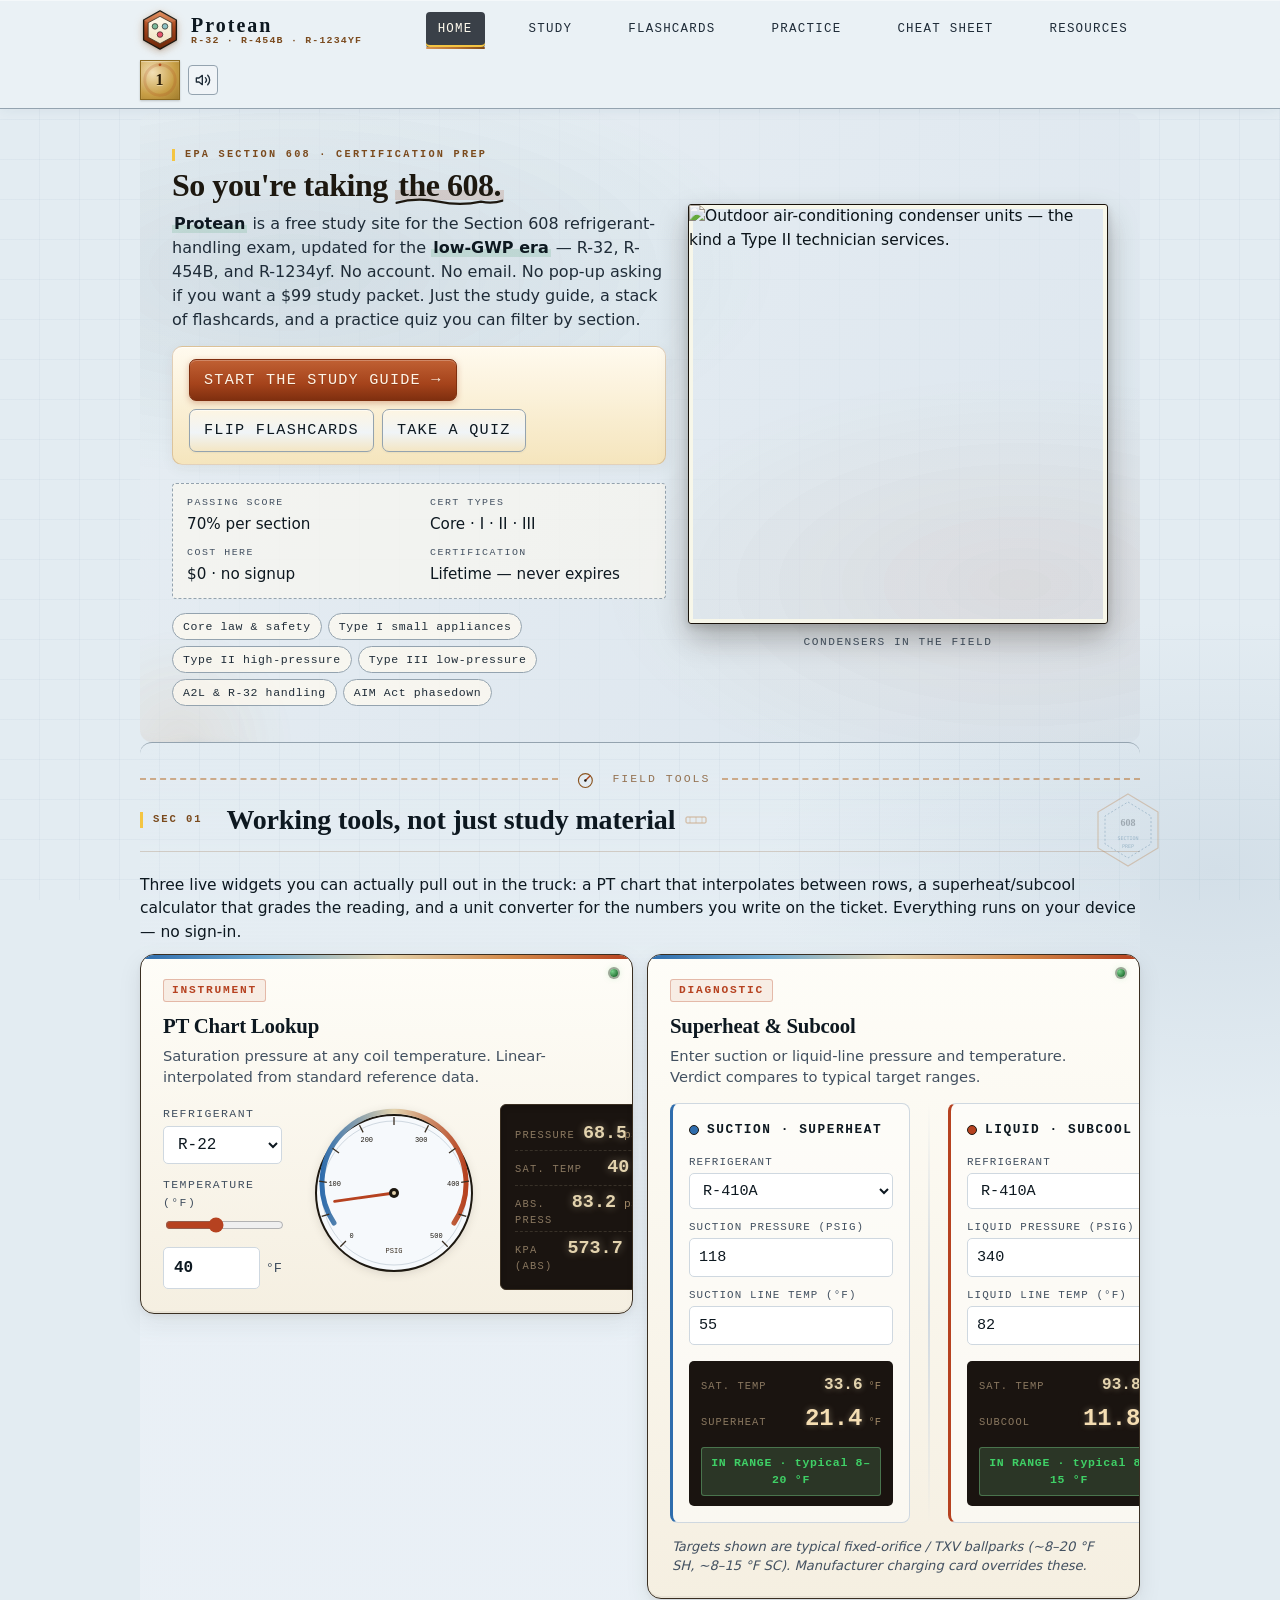
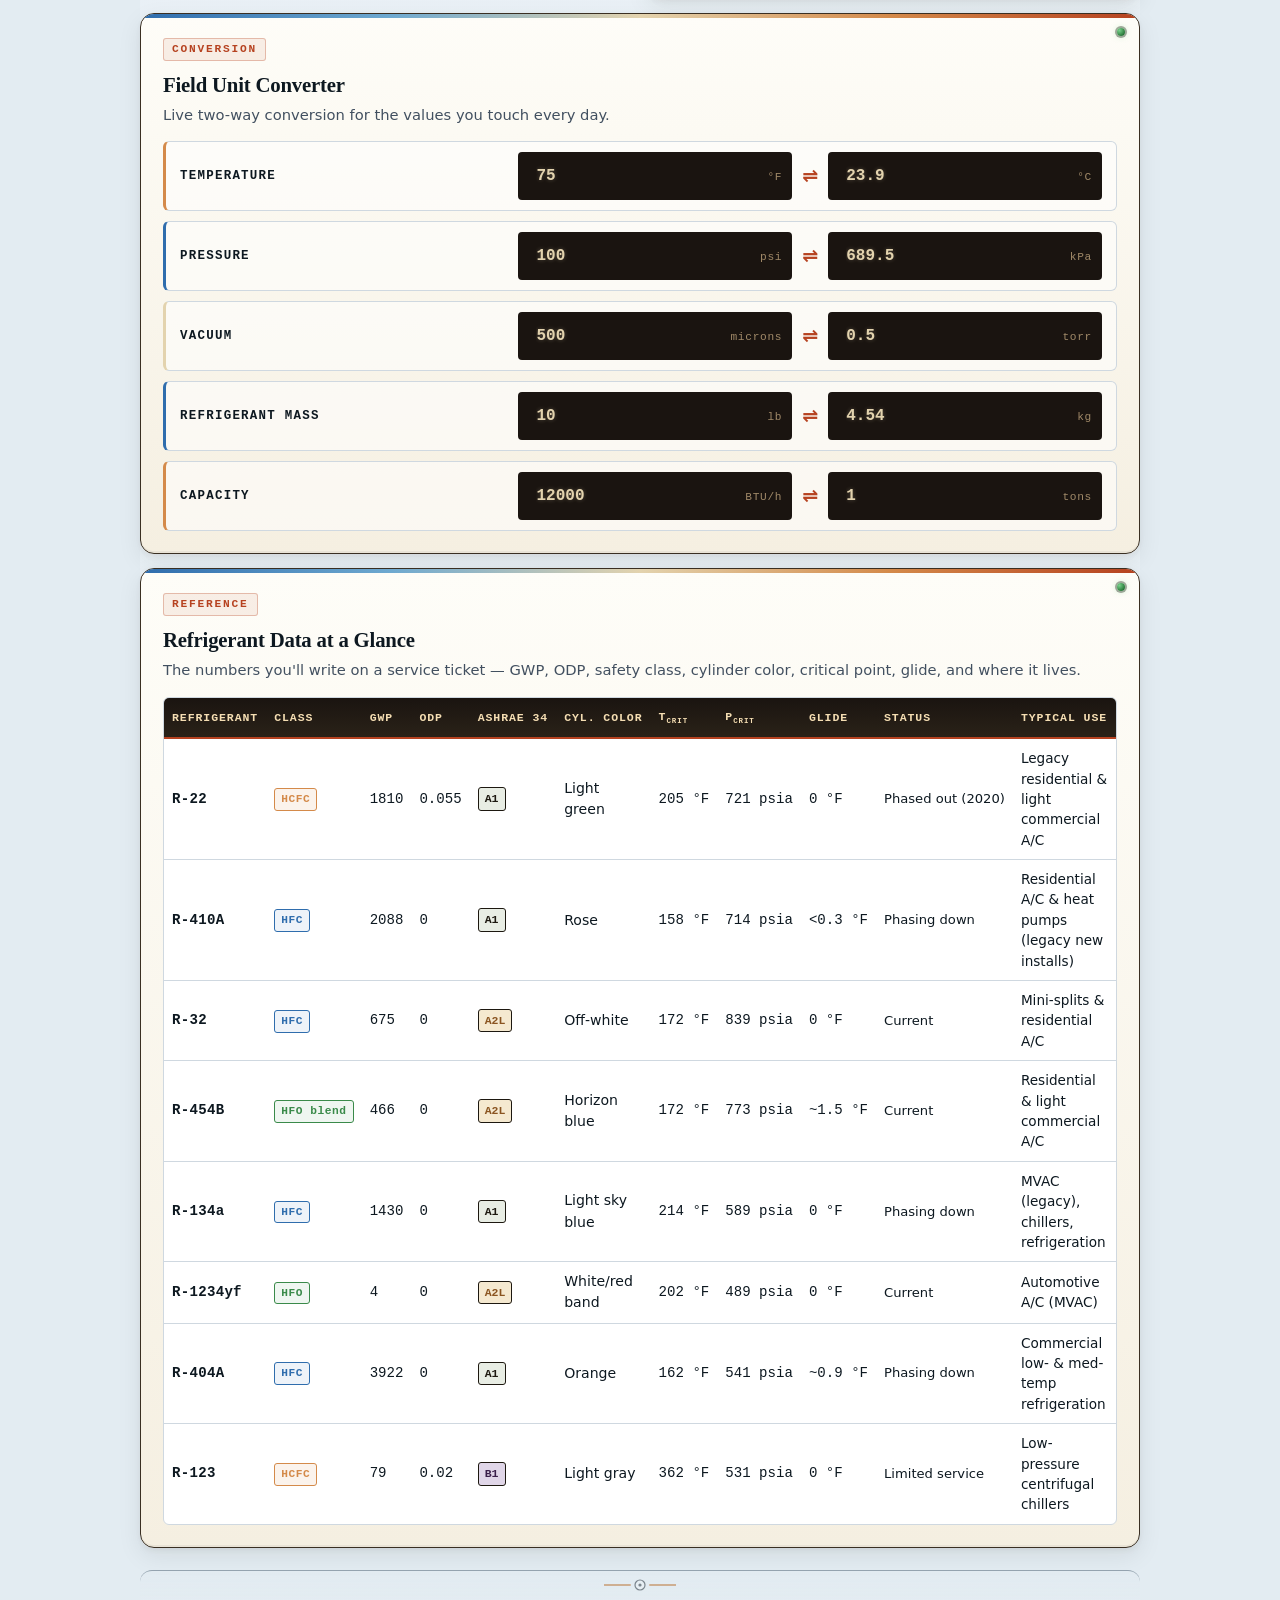
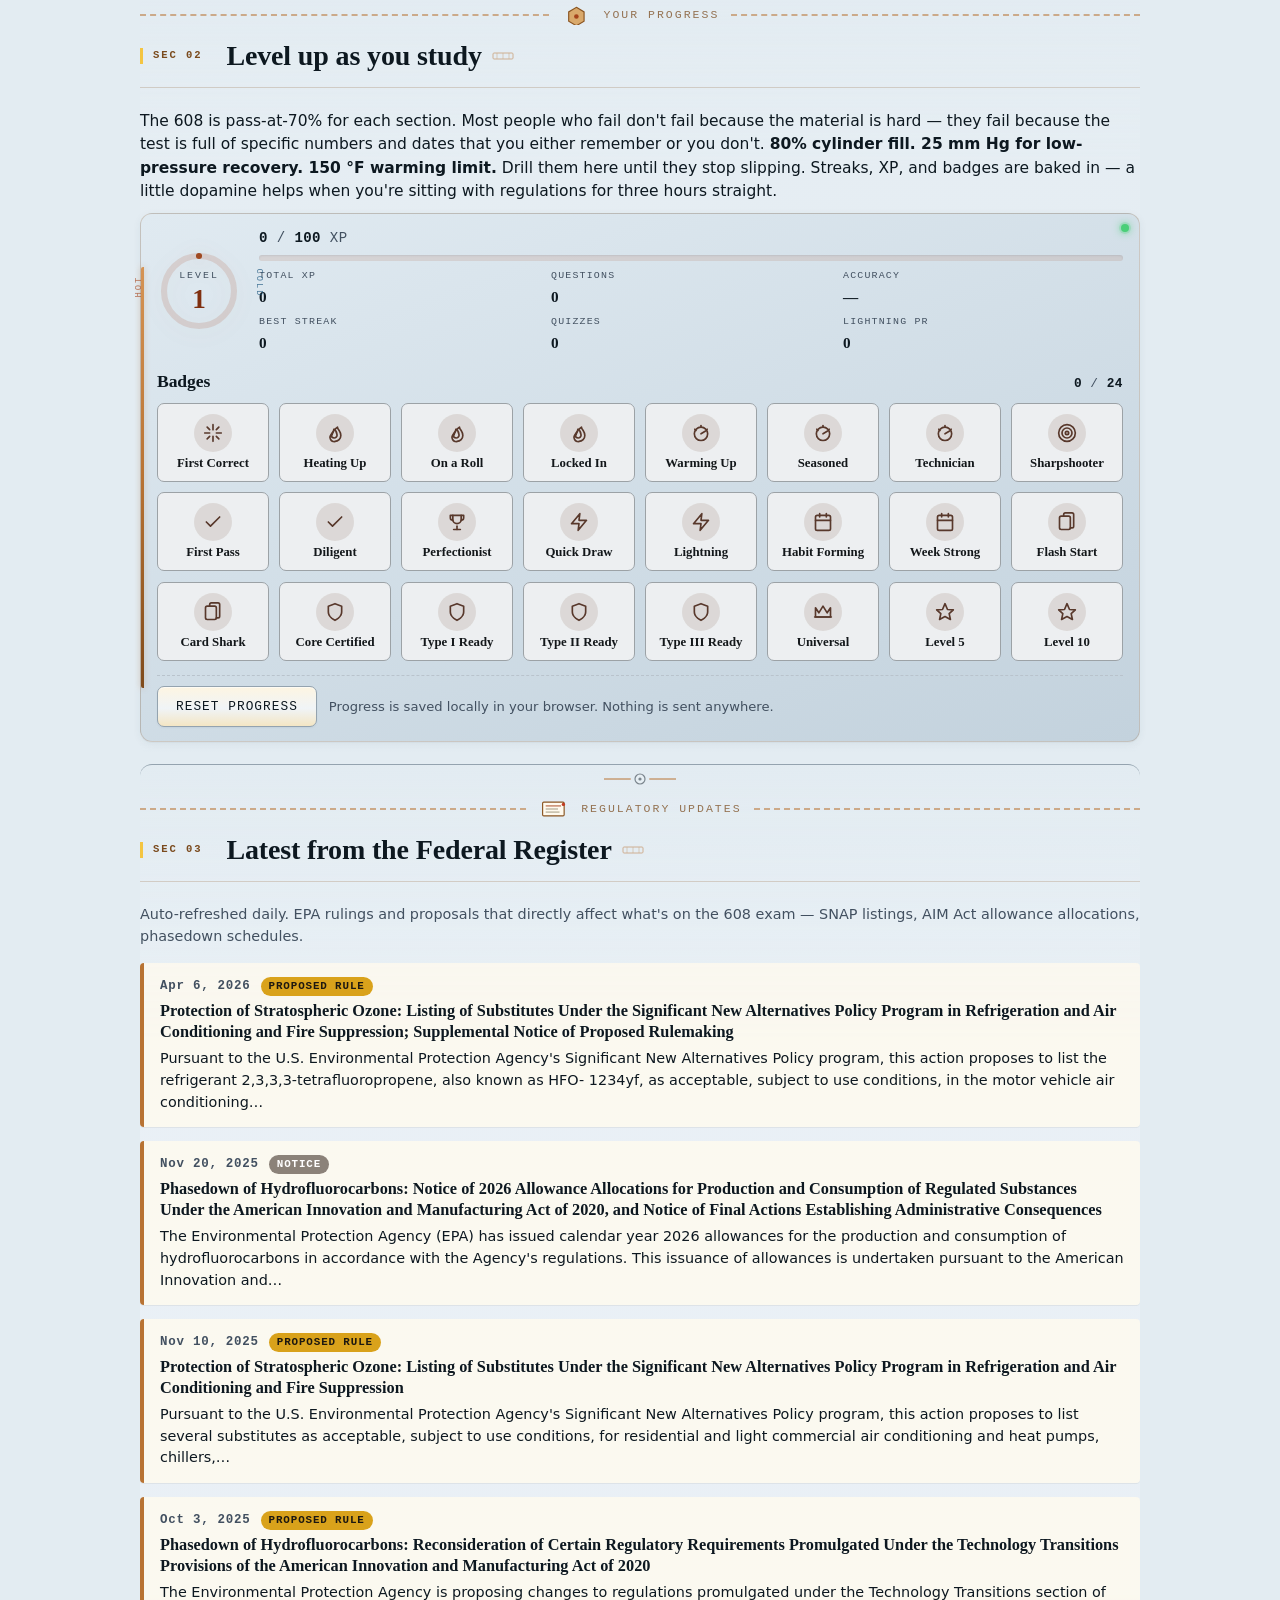
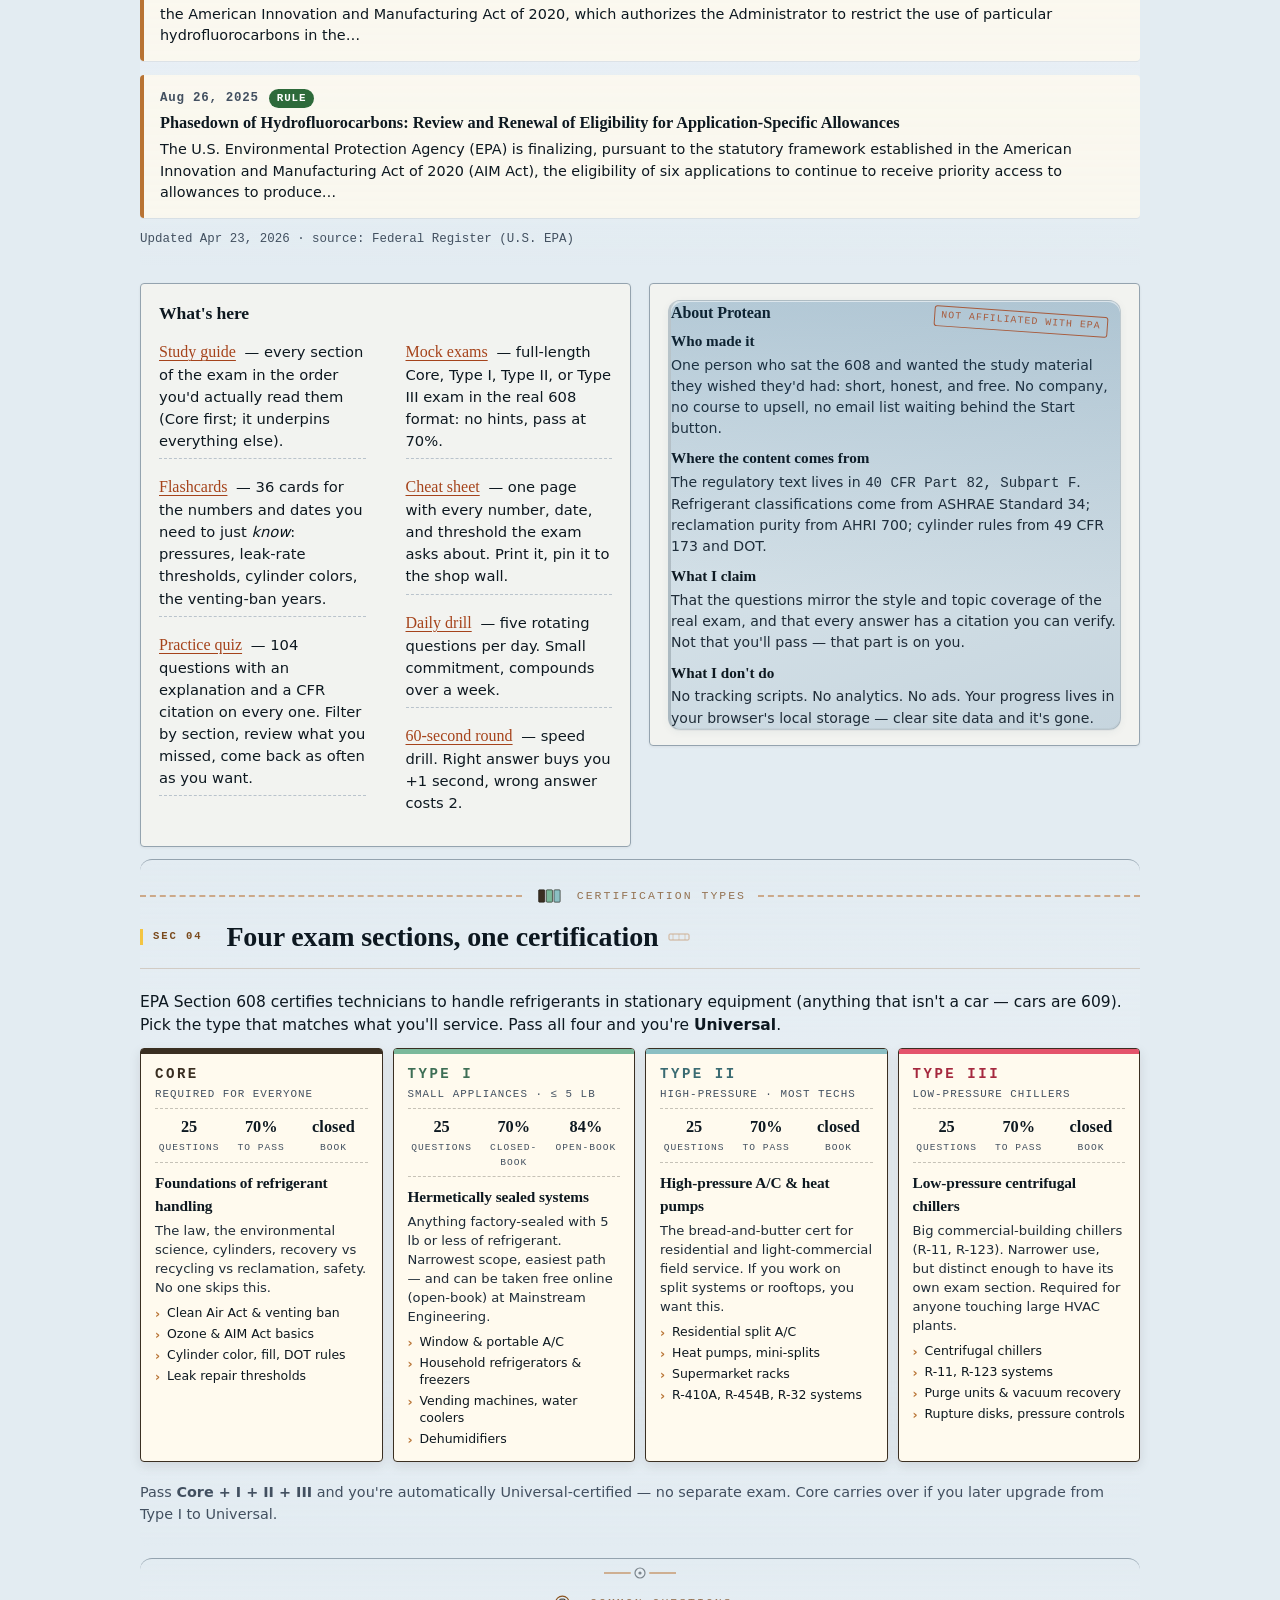
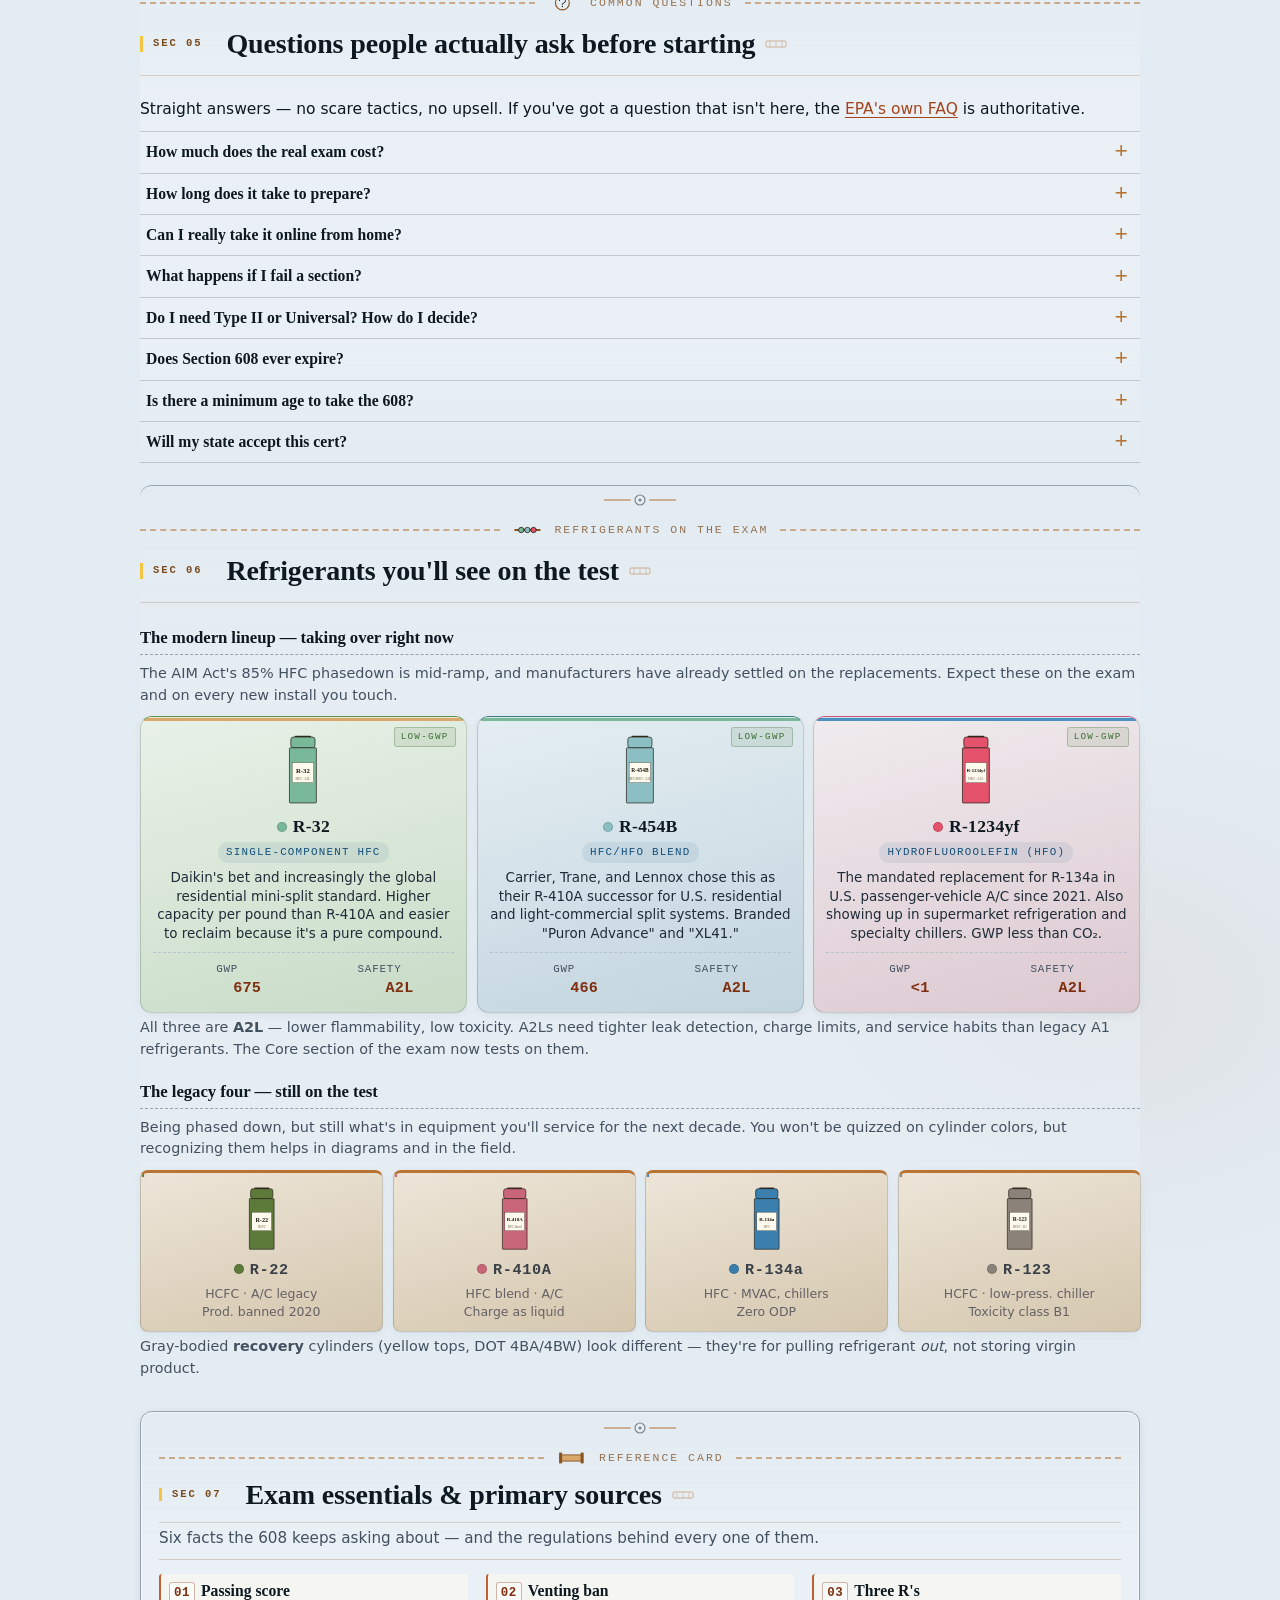
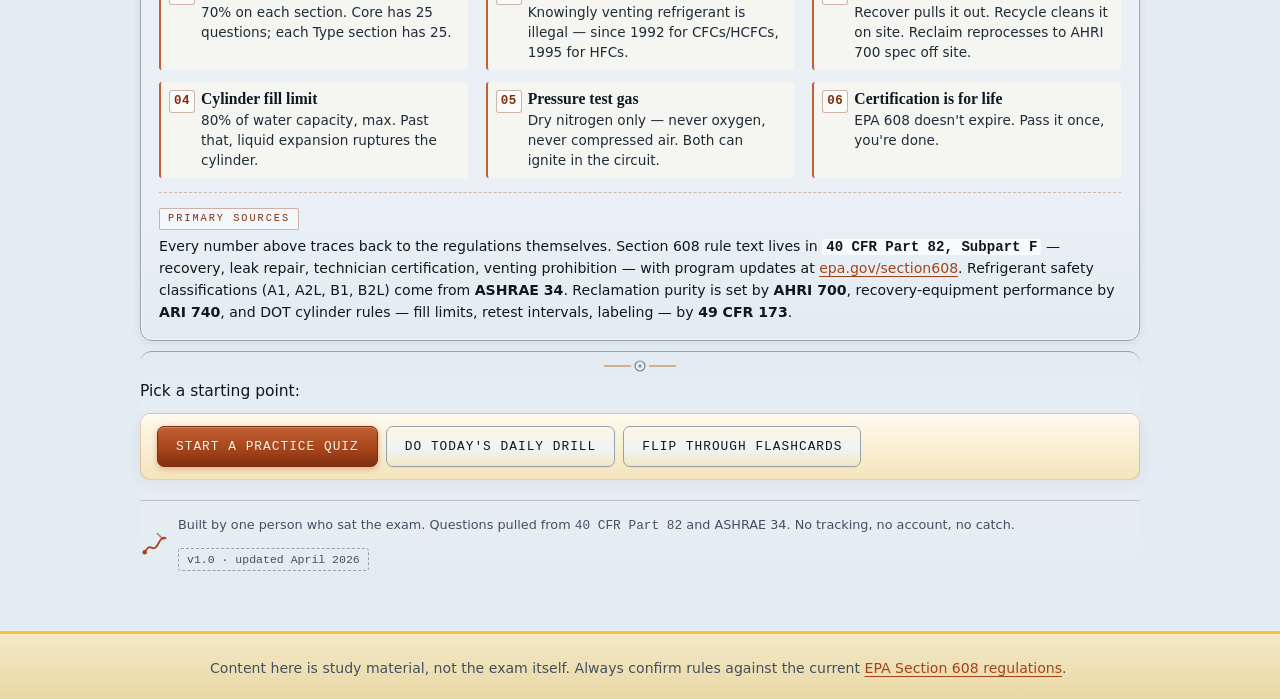
==== index.html @ 84af0618 "Narrow container and align lead widths for better centering Cap .container at 1040/1080/1120px acros" ====
<!doctype html>
<html lang="en">
<head>
  <meta charset="utf-8">
  <meta name="viewport" content="width=device-width, initial-scale=1">
  <meta http-equiv="Content-Security-Policy" content="default-src 'self'; script-src 'self' 'unsafe-inline'; style-src 'self' 'unsafe-inline'; img-src 'self' data: https://images.unsplash.com; font-src 'self' data:; connect-src 'self'; form-action 'self'; frame-ancestors 'none'; base-uri 'self'; object-src 'none'">
  <meta name="referrer" content="strict-origin-when-cross-origin">
  <meta name="robots" content="index,follow">
  <meta name="googlebot" content="index,follow,max-snippet:-1,max-image-preview:large,max-video-preview:-1">

  <!-- Google Search Console — verified via HTML-tag method. -->
  <meta name="google-site-verification" content="J1SQXeSG9s6lRcwILQ0Rli2w-byoKEDBs0yGA85hP8Q">

  <!-- Additional ownership-verification slots (optional — IndexNow already
       covers Bing/Yandex via the key file at /23e8f795c06a60389ab9df9614d79e74.txt,
       so meta-tag verification for those two is only needed to get their
       webmaster dashboards):
         Bing    https://www.bing.com/webmasters      (Add site → Meta tag)
         Yandex  https://webmaster.yandex.com         (Add site → Meta tag)
  <meta name="msvalidate.01" content="PASTE_BING_TOKEN">
  <meta name="yandex-verification" content="PASTE_YANDEX_TOKEN">
  -->

  <title>Protean — free EPA Section 608 prep for the R-32 / R-454B era</title>
  <meta name="description" content="Free EPA Section 608 certification prep — study guide, flashcards, and hundreds of practice questions for Core, Type I, II, and III. Updated for R-32, R-454B, and R-1234yf. No account, no paywall.">
  <meta name="keywords" content="EPA 608, Section 608, 608 certification, HVAC certification, refrigerant certification, EPA 608 practice test, 608 study guide, R-32, R-454B, R-1234yf, AIM Act, HFC phasedown, Type I, Type II, Type III, Core, universal">
  <meta name="author" content="Protean">
  <link rel="canonical" href="https://dmarkamado-gif.github.io/protean-608/">

  <!-- Open Graph -->
  <meta property="og:type" content="website">
  <meta property="og:site_name" content="Protean">
  <meta property="og:title" content="Protean — free EPA Section 608 prep for the R-32 / R-454B era">
  <meta property="og:description" content="Free EPA Section 608 certification prep — study guide, flashcards, and hundreds of practice questions. Updated for R-32, R-454B, and R-1234yf. No account, no paywall.">
  <meta property="og:url" content="https://dmarkamado-gif.github.io/protean-608/">
  <meta property="og:image" content="https://dmarkamado-gif.github.io/protean-608/og-image.svg">
  <meta property="og:image:width" content="1200">
  <meta property="og:image:height" content="630">
  <meta property="og:image:alt" content="Protean — EPA Section 608 certification prep">
  <meta property="og:locale" content="en_US">

  <!-- Twitter -->
  <meta name="twitter:card" content="summary_large_image">
  <meta name="twitter:title" content="Protean — free EPA Section 608 prep">
  <meta name="twitter:description" content="Free study guide, flashcards, and hundreds of practice questions for EPA Section 608. R-32, R-454B, R-1234yf era. No signup.">
  <meta name="twitter:image" content="https://dmarkamado-gif.github.io/protean-608/og-image.svg">
  <meta name="twitter:image:alt" content="Protean — EPA Section 608 certification prep">

  <!-- Theme + icons -->
  <meta name="theme-color" content="#a5431b">
  <link rel="icon" type="image/svg+xml" href="og-image.svg">

  <link rel="stylesheet" href="styles.css">

  <!-- Structured data: the site is a free educational resource with a study course -->
  <script type="application/ld+json">
  {
    "@context": "https://schema.org",
    "@graph": [
      {
        "@type": "WebSite",
        "@id": "https://dmarkamado-gif.github.io/protean-608/#website",
        "url": "https://dmarkamado-gif.github.io/protean-608/",
        "name": "Protean",
        "description": "Free EPA Section 608 refrigerant certification prep — updated for the R-32, R-454B, and R-1234yf era.",
        "inLanguage": "en-US"
      },
      {
        "@type": "EducationalOrganization",
        "@id": "https://dmarkamado-gif.github.io/protean-608/#org",
        "name": "Protean",
        "url": "https://dmarkamado-gif.github.io/protean-608/",
        "logo": "https://dmarkamado-gif.github.io/protean-608/og-image.svg",
        "description": "Free study resources for the EPA Section 608 technician certification exam."
      },
      {
        "@type": "Course",
        "name": "EPA Section 608 Certification Prep",
        "description": "Free self-paced prep for the EPA Section 608 refrigerant-handling certification: Core, Type I (small appliances), Type II (high-pressure), and Type III (low-pressure). Includes study guide, flashcards, and practice questions. Updated for the low-GWP era — R-32, R-454B, R-1234yf — and the AIM Act HFC phasedown.",
        "provider": {
          "@id": "https://dmarkamado-gif.github.io/protean-608/#org"
        },
        "educationalCredentialAwarded": "EPA Section 608 Technician Certification",
        "inLanguage": "en-US",
        "isAccessibleForFree": true,
        "learningResourceType": ["StudyGuide", "Flashcard", "Quiz"],
        "teaches": [
          "Refrigerant recovery procedures",
          "Cylinder color coding and safe handling",
          "Leak repair requirements and recordkeeping (40 CFR 82 Subpart F)",
          "ASHRAE Standard 34 safety classifications",
          "A2L mildly flammable refrigerants (R-32, R-454B)",
          "AIM Act HFC phasedown schedule",
          "SNAP-approved refrigerant alternatives"
        ],
        "hasCourseInstance": {
          "@type": "CourseInstance",
          "courseMode": "Online",
          "courseWorkload": "PT10H"
        },
        "offers": {
          "@type": "Offer",
          "price": "0",
          "priceCurrency": "USD",
          "availability": "https://schema.org/InStock"
        }
      },
      {
        "@type": "FAQPage",
        "mainEntity": [
          {
            "@type": "Question",
            "name": "What is EPA Section 608 certification?",
            "acceptedAnswer": {
              "@type": "Answer",
              "text": "Section 608 of the Clean Air Act requires anyone who maintains, services, repairs, or disposes of stationary equipment that could release refrigerant to the atmosphere to be certified. There are four certification types: Core, Type I (small appliances), Type II (high- and very-high-pressure), and Type III (low-pressure). Passing all four earns Universal certification, and the certification is lifetime — it does not expire."
            }
          },
          {
            "@type": "Question",
            "name": "What passing score do I need on the EPA 608 exam?",
            "acceptedAnswer": {
              "@type": "Answer",
              "text": "You need a 70% on each section you take (Core, Type I, Type II, and Type III). Type I is the only one that can be taken as an open-book online test; Types II, III, and Core must be proctored."
            }
          },
          {
            "@type": "Question",
            "name": "Is this site affiliated with the EPA?",
            "acceptedAnswer": {
              "@type": "Answer",
              "text": "No. Protean is an independent, free study resource. The actual exam has to be taken through an EPA-approved certifying organization such as ESCO Institute, Mainstream Engineering, RSES, or HVAC Excellence."
            }
          },
          {
            "@type": "Question",
            "name": "What is the maximum fill of a recovery cylinder?",
            "acceptedAnswer": {
              "@type": "Answer",
              "text": "80% of the cylinder's water capacity, measured by weight. This headspace allows for liquid refrigerant expansion as temperature rises and prevents hydrostatic rupture."
            }
          },
          {
            "@type": "Question",
            "name": "What are R-32, R-454B, and R-1234yf?",
            "acceptedAnswer": {
              "@type": "Answer",
              "text": "They are the low-GWP refrigerants being adopted under the AIM Act HFC phasedown. R-32 and R-454B are A2L mildly flammable HFC/HFO blends replacing R-410A in residential and commercial AC. R-1234yf is the HFO replacing R-134a in mobile AC (MVAC). All three have dramatically lower global warming potential than the refrigerants they replace."
            }
          },
          {
            "@type": "Question",
            "name": "How long does EPA 608 certification last?",
            "acceptedAnswer": {
              "@type": "Answer",
              "text": "Section 608 certification is a lifetime credential — it does not expire and does not require renewal or continuing education. You just have to keep the original wallet card (or a copy of it) in your possession when buying or handling refrigerant."
            }
          },
          {
            "@type": "Question",
            "name": "What is the difference between Type I, Type II, and Type III?",
            "acceptedAnswer": {
              "@type": "Answer",
              "text": "Type I covers small appliances — hermetically sealed systems with 5 lbs of refrigerant or less (refrigerators, window ACs, dehumidifiers). Type II covers high-pressure and very-high-pressure appliances (residential split ACs, heat pumps, supermarket racks). Type III covers low-pressure appliances, which in practice means centrifugal chillers running refrigerants like R-123 and R-11. Pass all three sections plus Core and you earn Universal certification."
            }
          },
          {
            "@type": "Question",
            "name": "Can I take the EPA 608 exam online?",
            "acceptedAnswer": {
              "@type": "Answer",
              "text": "Type I can be taken online as an open-book test through approved organizations like Mainstream Engineering (epatest.com). Core, Type II, and Type III must be proctored — either in-person at a testing center or via an EPA-approved remote proctor."
            }
          },
          {
            "@type": "Question",
            "name": "What is an A2L refrigerant?",
            "acceptedAnswer": {
              "@type": "Answer",
              "text": "A2L is an ASHRAE Standard 34 safety classification for a refrigerant that has lower toxicity (class A) and is mildly flammable with a low burning velocity (class 2L). R-32 and R-454B are the two A2Ls rolling out under the HFC phasedown. Handling them requires attention to ignition sources, charge limits per IEC 60335-2-40, and proper leak detection — but they are not nearly as flammable as a hydrocarbon like propane (A3)."
            }
          },
          {
            "@type": "Question",
            "name": "How much does the EPA 608 exam cost?",
            "acceptedAnswer": {
              "@type": "Answer",
              "text": "Cost depends on the proctor and which sections you take. Type I online through Mainstream Engineering is typically free. Full Universal certification (Core + I + II + III) through ESCO or HVAC Excellence usually runs $20–$40 per section, so roughly $80–$160 total. Many community colleges and trade schools bundle the exam into a class."
            }
          }
        ]
      }
    ]
  }
  </script>
</head>
<body>
  <header class="site">
    <div class="inner">
      <a class="brand" href="index.html">
        <span class="brand-badge" aria-hidden="true">
          <svg viewBox="0 0 44 48" xmlns="http://www.w3.org/2000/svg">
            <defs>
              <linearGradient id="logoHex" x1="0" y1="0" x2="0" y2="1">
                <stop offset="0" stop-color="#e08148"/>
                <stop offset="0.45" stop-color="#a5431b"/>
                <stop offset="1" stop-color="#6b2708"/>
              </linearGradient>
              <linearGradient id="logoInner" x1="0" y1="0" x2="0" y2="1">
                <stop offset="0" stop-color="#fffaee"/>
                <stop offset="1" stop-color="#f0e2c1"/>
              </linearGradient>
            </defs>
            <polygon points="22,3 40,13 40,35 22,45 4,35 4,13" fill="url(#logoHex)" stroke="#1d1810" stroke-width="1.5" stroke-linejoin="round"/>
            <polygon points="22,3 40,13 22,23 4,13" fill="#fff" opacity="0.12"/>
            <polygon points="22,9 35,16 35,32 22,39 9,32 9,16" fill="url(#logoInner)" stroke="#3a2f22" stroke-width="0.9"/>
            <circle cx="16.5" cy="20" r="3.1" fill="#7ab89a" stroke="#1d1810" stroke-width="0.7"/>
            <circle cx="27.5" cy="20" r="3.1" fill="#8bbfc3" stroke="#1d1810" stroke-width="0.7"/>
            <circle cx="22" cy="29" r="3.1" fill="#e4536b" stroke="#1d1810" stroke-width="0.7"/>
            <text x="22" y="14.2" font-family="ui-monospace,monospace" font-size="2.4" font-weight="700" fill="#fdf1de" text-anchor="middle" letter-spacing="0.35">PROTEAN</text>
          </svg>
        </span>
        <span class="brand-text">
          <span class="brand-name">Protean</span>
          <span class="brand-tag">R-32 · R-454B · R-1234yf</span>
        </span>
      </a>
      <nav class="primary">
        <a href="index.html" class="active">Home</a>
        <a href="study.html">Study</a>
        <a href="flashcards.html">Flashcards</a>
        <a href="practice.html">Practice</a>
        <a href="cheatsheet.html">Cheat Sheet</a>
        <a href="resources.html">Resources</a>
      </nav>
      <div id="stats-bar"></div>
    </div>
  </header>

  <main class="container">
    <section class="hero">
      <div class="hero-split">
        <div>
          <h1>So you're taking
            <span class="underline-doodle">the 608.
              <svg viewBox="0 0 200 10" preserveAspectRatio="none" aria-hidden="true">
                <path d="M 2 7 Q 40 2, 80 6 T 158 6 Q 180 8, 198 5" stroke-width="2" stroke-linecap="round"/>
              </svg>
            </span>
          </h1>
          <p class="lead">
            <strong>Protean</strong> is a free study site for the Section 608 refrigerant-handling exam, updated for the <strong>low-GWP era</strong> — R-32, R-454B, and R-1234yf. No account. No email. No pop-up asking if you want a $99 study packet. Just the study guide, a stack of flashcards, and a practice quiz you can filter by section.
          </p>
          <div class="cta hero-cta">
            <a class="btn primary" href="study.html">Start the study guide →</a>
            <a class="btn" href="flashcards.html">Flip flashcards</a>
            <a class="btn" href="practice.html">Take a quiz</a>
          </div>
          <dl class="hero-facts">
            <div><dt>Passing score</dt><dd>70% per section</dd></div>
            <div><dt>Cert types</dt><dd>Core · I · II · III</dd></div>
            <div><dt>Cost here</dt><dd>$0 · no signup</dd></div>
            <div><dt>Certification</dt><dd>Lifetime — never expires</dd></div>
          </dl>
          <ul class="hero-topic-chips" aria-label="Topics covered">
            <li><a href="study.html#core">Core law &amp; safety</a></li>
            <li><a href="study.html#type1">Type I small appliances</a></li>
            <li><a href="study.html#type2">Type II high-pressure</a></li>
            <li><a href="study.html#type3">Type III low-pressure</a></li>
            <li><a href="study.html#a2l">A2L &amp; R-32 handling</a></li>
            <li><a href="study.html#aim">AIM Act phasedown</a></li>
          </ul>
        </div>
        <figure class="hero-photo">
          <img
            src="https://images.unsplash.com/photo-1545649311-24d0ac00ae82?w=900&auto=format&fit=crop&q=80"
            srcset="https://images.unsplash.com/photo-1545649311-24d0ac00ae82?w=480&auto=format&fit=crop&q=80 480w,
                    https://images.unsplash.com/photo-1545649311-24d0ac00ae82?w=900&auto=format&fit=crop&q=80 900w,
                    https://images.unsplash.com/photo-1545649311-24d0ac00ae82?w=1400&auto=format&fit=crop&q=80 1400w"
            sizes="(max-width: 720px) 100vw, 420px"
            width="900" height="900"
            alt="Outdoor air-conditioning condenser units — the kind a Type II technician services."
            loading="eager"
            decoding="async">
          <figcaption>condensers in the field</figcaption>
        </figure>
      </div>
    </section>

    <section class="block" id="field-tools">
      <div class="hvac-rule">
        <svg viewBox="0 0 40 26" aria-hidden="true">
          <circle cx="20" cy="15" r="9" fill="none" stroke="#8a5420" stroke-width="1.5"/>
          <line x1="20" y1="15" x2="26" y2="9" stroke="#a5431b" stroke-width="1.8" stroke-linecap="round"/>
          <circle cx="20" cy="15" r="1.6" fill="#1d1810"/>
        </svg>
        <span class="tag">field tools</span>
      </div>
      <h2>Working tools, not just study material</h2>
      <p class="lead">Three live widgets you can actually pull out in the truck: a PT chart that interpolates between rows, a superheat/subcool calculator that grades the reading, and a unit converter for the numbers you write on the ticket. Everything runs on your device — no sign-in.</p>

      <div class="tool-stack">
        <div id="pt-chart" class="tool-slot"></div>
        <div id="sh-calc" class="tool-slot"></div>
        <div id="uc-widget" class="tool-slot tool-slot-wide"></div>
        <div id="ref-table" class="tool-slot tool-slot-wide"></div>
      </div>
    </section>

    <section class="block" id="progress">
      <div class="hvac-rule">
        <svg viewBox="0 0 40 26" aria-hidden="true">
          <polygon points="20,3 30,9 30,21 20,27 10,21 10,9" fill="#d9a96b" stroke="#8a5420" stroke-width="1.5"/>
          <circle cx="20" cy="15" r="3" fill="#a5431b"/>
        </svg>
        <span class="tag">your progress</span>
      </div>
      <h2>Level up as you study</h2>
      <p>
        The 608 is pass-at-70% for each section. Most people who fail don't fail because the material is hard — they fail because the test is full of specific numbers and dates that you either remember or you don't. <strong>80% cylinder fill. 25 mm Hg for low-pressure recovery. 150 °F warming limit.</strong> Drill them here until they stop slipping. Streaks, XP, and badges are baked in — a little dopamine helps when you're sitting with regulations for three hours straight.
      </p>
      <div class="progress-panel" id="progress-panel">
        <div class="pp-head">
          <div class="pp-level-big">
            <svg class="pp-ring" viewBox="0 0 96 96" aria-hidden="true">
              <circle cx="48" cy="48" r="40" fill="none" stroke="rgba(165,67,27,0.15)" stroke-width="7"/>
              <circle id="pp-ring-fg" cx="48" cy="48" r="40" fill="none" stroke="url(#ppGrad)" stroke-width="7" stroke-linecap="round" transform="rotate(-90 48 48)" stroke-dasharray="0 999"/>
              <defs><linearGradient id="ppGrad" x1="0" y1="0" x2="1" y2="1"><stop offset="0" stop-color="#e08148"/><stop offset="1" stop-color="#8a3614"/></linearGradient></defs>
            </svg>
            <div class="pp-level-inner">
              <div class="pp-level-label">LEVEL</div>
              <div class="pp-level-num" id="pp-level">1</div>
            </div>
          </div>
          <div class="pp-stats">
            <div class="pp-xp"><span id="pp-xp-current">0</span> / <span id="pp-xp-next">100</span> XP</div>
            <div class="pp-bar"><span id="pp-bar-fill"></span></div>
            <dl class="pp-grid">
              <div><dt>Total XP</dt><dd id="pp-total-xp">0</dd></div>
              <div><dt>Questions</dt><dd id="pp-questions">0</dd></div>
              <div><dt>Accuracy</dt><dd id="pp-accuracy">—</dd></div>
              <div><dt>Best streak</dt><dd id="pp-streak">0</dd></div>
              <div><dt>Quizzes</dt><dd id="pp-quizzes">0</dd></div>
              <div><dt>Lightning PR</dt><dd id="pp-lightning">0</dd></div>
            </dl>
          </div>
        </div>
        <div class="pp-rewards">
          <div class="pp-rewards-head">
            <h3>Badges</h3>
            <span class="pp-counter"><span id="pp-earned">0</span> / <span id="pp-total">0</span></span>
          </div>
          <div class="badge-grid" id="badge-grid"></div>
        </div>
        <div class="pp-actions">
          <button class="btn" id="pp-reset">Reset progress</button>
          <span class="pp-note">Progress is saved locally in your browser. Nothing is sent anywhere.</span>
        </div>
      </div>
    </section>

    <section class="block" id="reg-news">
      <div class="hvac-rule">
        <svg viewBox="0 0 40 26" aria-hidden="true">
          <rect x="6" y="4" width="28" height="18" rx="1.5" fill="#fffaee" stroke="#8a5420" stroke-width="1.5"/>
          <line x1="10" y1="9" x2="30" y2="9" stroke="#a5431b" stroke-width="1.2"/>
          <line x1="10" y1="13" x2="26" y2="13" stroke="#6b5d3c" stroke-width="0.8"/>
          <line x1="10" y1="17" x2="28" y2="17" stroke="#6b5d3c" stroke-width="0.8"/>
          <circle cx="33" cy="7" r="2.2" fill="#c23b22"/>
        </svg>
        <span class="tag">regulatory updates</span>
      </div>
      <h2>Latest from the Federal Register</h2>
      <p class="small muted" style="margin-bottom:10px">Auto-refreshed daily. EPA rulings and proposals that directly affect what's on the 608 exam — SNAP listings, AIM Act allowance allocations, phasedown schedules.</p>
      <ul class="reg-news-list">
        <li class="reg-news-item reg-news-placeholder">Loading the latest updates…</li>
      </ul>
      <p class="reg-news-meta small muted">Source: Federal Register (U.S. EPA)</p>
    </section>

    <div class="row-pair">
      <div class="pair-card">
        <h2>What's here</h2>
        <ul class="plain">
          <li>
            <span class="item-title"><a href="study.html">Study guide</a></span> —
            every section of the exam in the order you'd actually read them (Core first; it underpins everything else).
          </li>
          <li>
            <span class="item-title"><a href="flashcards.html">Flashcards</a></span> —
            36 cards for the numbers and dates you need to just <em>know</em>: pressures, leak-rate thresholds, cylinder colors, the venting-ban years.
          </li>
          <li>
            <span class="item-title"><a href="practice.html">Practice quiz</a></span> —
            104 questions with an explanation and a CFR citation on every one. Filter by section, review what you missed, come back as often as you want.
          </li>
          <li>
            <span class="item-title"><a href="practice.html#exam-hub-block">Mock exams</a></span> —
            full-length Core, Type I, Type II, or Type III exam in the real 608 format: no hints, pass at 70%.
          </li>
          <li>
            <span class="item-title"><a href="cheatsheet.html">Cheat sheet</a></span> —
            one page with every number, date, and threshold the exam asks about. Print it, pin it to the shop wall.
          </li>
          <li>
            <span class="item-title"><a href="practice.html?mode=daily">Daily drill</a></span> —
            five rotating questions per day. Small commitment, compounds over a week.
          </li>
          <li>
            <span class="item-title"><a href="practice.html?mode=lightning">60-second round</a></span> —
            speed drill. Right answer buys you +1 second, wrong answer costs 2.
          </li>
        </ul>
      </div>

      <div class="pair-card">
        <div class="about-card" style="padding:0;border:0;background:transparent;box-shadow:none;">
          <h3>About Protean</h3>
          <dl>
            <dt>Who made it</dt>
            <dd>One person who sat the 608 and wanted the study material they wished they'd had: short, honest, and free. No company, no course to upsell, no email list waiting behind the Start button.</dd>
            <dt>Where the content comes from</dt>
            <dd>The regulatory text lives in <code>40 CFR Part 82, Subpart F</code>. Refrigerant classifications come from ASHRAE Standard 34; reclamation purity from AHRI 700; cylinder rules from 49 CFR 173 and DOT.</dd>
            <dt>What I claim</dt>
            <dd>That the questions mirror the style and topic coverage of the real exam, and that every answer has a citation you can verify. Not that you'll pass — that part is on you.</dd>
            <dt>What I don't do</dt>
            <dd>No tracking scripts. No analytics. No ads. Your progress lives in your browser's local storage — clear site data and it's gone.</dd>
          </dl>
        </div>
      </div>
    </div>

    <section class="block" id="cert-types">
      <div class="hvac-rule">
        <svg viewBox="0 0 40 26" aria-hidden="true">
          <rect x="6" y="5" width="8" height="16" rx="1" fill="#3a2f22" stroke="#1d1810" stroke-width="0.8"/>
          <rect x="16" y="5" width="8" height="16" rx="1" fill="#7ab89a" stroke="#1d1810" stroke-width="0.8"/>
          <rect x="26" y="5" width="8" height="16" rx="1" fill="#8bbfc3" stroke="#1d1810" stroke-width="0.8"/>
        </svg>
        <span class="tag">certification types</span>
      </div>
      <h2>Four exam sections, one certification</h2>
      <p class="lead">
        EPA Section 608 certifies technicians to handle refrigerants in stationary equipment (anything that isn't a car — cars are 609). Pick the type that matches what you'll service. Pass all four and you're <strong>Universal</strong>.
      </p>

      <div class="cert-grid">
        <div class="cert-card cert-core">
          <div class="cert-stripe"></div>
          <div class="cert-head">
            <span class="cert-badge">CORE</span>
            <span class="cert-tag">required for everyone</span>
          </div>
          <div class="cert-stats">
            <div><span class="cs-num">25</span><span class="cs-lbl">questions</span></div>
            <div><span class="cs-num">70%</span><span class="cs-lbl">to pass</span></div>
            <div><span class="cs-num">closed</span><span class="cs-lbl">book</span></div>
          </div>
          <div class="cert-body">
            <h3>Foundations of refrigerant handling</h3>
            <p>The law, the environmental science, cylinders, recovery vs recycling vs reclamation, safety. No one skips this.</p>
            <ul>
              <li>Clean Air Act & venting ban</li>
              <li>Ozone & AIM Act basics</li>
              <li>Cylinder color, fill, DOT rules</li>
              <li>Leak repair thresholds</li>
            </ul>
          </div>
        </div>

        <div class="cert-card cert-type1">
          <div class="cert-stripe"></div>
          <div class="cert-head">
            <span class="cert-badge">TYPE I</span>
            <span class="cert-tag">small appliances · ≤ 5 lb</span>
          </div>
          <div class="cert-stats">
            <div><span class="cs-num">25</span><span class="cs-lbl">questions</span></div>
            <div><span class="cs-num">70%</span><span class="cs-lbl">closed-book</span></div>
            <div><span class="cs-num">84%</span><span class="cs-lbl">open-book</span></div>
          </div>
          <div class="cert-body">
            <h3>Hermetically sealed systems</h3>
            <p>Anything factory-sealed with 5 lb or less of refrigerant. Narrowest scope, easiest path — and can be taken free online (open-book) at Mainstream Engineering.</p>
            <ul>
              <li>Window & portable A/C</li>
              <li>Household refrigerators & freezers</li>
              <li>Vending machines, water coolers</li>
              <li>Dehumidifiers</li>
            </ul>
          </div>
        </div>

        <div class="cert-card cert-type2">
          <div class="cert-stripe"></div>
          <div class="cert-head">
            <span class="cert-badge">TYPE II</span>
            <span class="cert-tag">high-pressure · most techs</span>
          </div>
          <div class="cert-stats">
            <div><span class="cs-num">25</span><span class="cs-lbl">questions</span></div>
            <div><span class="cs-num">70%</span><span class="cs-lbl">to pass</span></div>
            <div><span class="cs-num">closed</span><span class="cs-lbl">book</span></div>
          </div>
          <div class="cert-body">
            <h3>High-pressure A/C & heat pumps</h3>
            <p>The bread-and-butter cert for residential and light-commercial field service. If you work on split systems or rooftops, you want this.</p>
            <ul>
              <li>Residential split A/C</li>
              <li>Heat pumps, mini-splits</li>
              <li>Supermarket racks</li>
              <li>R-410A, R-454B, R-32 systems</li>
            </ul>
          </div>
        </div>

        <div class="cert-card cert-type3">
          <div class="cert-stripe"></div>
          <div class="cert-head">
            <span class="cert-badge">TYPE III</span>
            <span class="cert-tag">low-pressure chillers</span>
          </div>
          <div class="cert-stats">
            <div><span class="cs-num">25</span><span class="cs-lbl">questions</span></div>
            <div><span class="cs-num">70%</span><span class="cs-lbl">to pass</span></div>
            <div><span class="cs-num">closed</span><span class="cs-lbl">book</span></div>
          </div>
          <div class="cert-body">
            <h3>Low-pressure centrifugal chillers</h3>
            <p>Big commercial-building chillers (R-11, R-123). Narrower use, but distinct enough to have its own exam section. Required for anyone touching large HVAC plants.</p>
            <ul>
              <li>Centrifugal chillers</li>
              <li>R-11, R-123 systems</li>
              <li>Purge units & vacuum recovery</li>
              <li>Rupture disks, pressure controls</li>
            </ul>
          </div>
        </div>
      </div>

      <p class="small muted" style="margin-top:20px">
        Pass <strong>Core + I + II + III</strong> and you're automatically Universal-certified — no separate exam. Core carries over if you later upgrade from Type I to Universal.
      </p>
    </section>

    <section class="block" id="faq">
      <div class="hvac-rule">
        <svg viewBox="0 0 40 26" aria-hidden="true">
          <circle cx="20" cy="13" r="9" fill="none" stroke="#8a5420" stroke-width="1.5"/>
          <path d="M 16 10 Q 16 8, 18 8 L 22 8 Q 24 8, 24 10 Q 24 12, 22 13 L 20 14 L 20 15" fill="none" stroke="#1d1810" stroke-width="1.2" stroke-linecap="round"/>
          <circle cx="20" cy="17.5" r="0.9" fill="#1d1810"/>
        </svg>
        <span class="tag">common questions</span>
      </div>
      <h2>Questions people actually ask before starting</h2>
      <p class="lead">Straight answers — no scare tactics, no upsell. If you've got a question that isn't here, the <a href="https://www.epa.gov/section608/frequent-questions-about-section-608" target="_blank" rel="noopener">EPA's own FAQ</a> is authoritative.</p>

      <div class="faq-list">
        <details class="faq-item">
          <summary>How much does the real exam cost?</summary>
          <div class="faq-answer">
            <p>Typically <strong>$20–$50 per section</strong>, depending on the proctor. Universal (all four sections) usually runs $60–$150 total. ESCO, HVAC Excellence, and RSES sit on the lower end; some community colleges charge more to cover proctoring overhead. <strong>Type I through Mainstream Engineering is completely free online</strong> if that's all you need.</p>
          </div>
        </details>

        <details class="faq-item">
          <summary>How long does it take to prepare?</summary>
          <div class="faq-answer">
            <p>Most people pass with <strong>10–20 hours of focused study</strong> spread over one or two weeks. If you already work in the trade, less. If you're brand new to refrigeration, plan closer to 25 hours. The test rewards memorizing specific numbers (80% fill, 500 µ, 25 mm Hg, etc.) more than deep reasoning, so flashcards and the <a href="cheatsheet.html">cheat sheet</a> pull a lot of weight.</p>
          </div>
        </details>

        <details class="faq-item">
          <summary>Can I really take it online from home?</summary>
          <div class="faq-answer">
            <p><strong>Type I only</strong> can be open-book online — Mainstream Engineering offers this free. <strong>Type II, Type III, and any closed-book Core</strong> must be proctored, either in person at an approved test center or via a remote proctoring service that watches you on webcam. Anyone promising "Universal certification online with no proctor" is selling a scam — the EPA doesn't recognize it.</p>
          </div>
        </details>

        <details class="faq-item">
          <summary>What happens if I fail a section?</summary>
          <div class="faq-answer">
            <p>You just retake that section. Passed sections carry over — you don't start from zero. Retake fees are usually the same as the original ($15–$40), and most proctors let you retake the same day or the next business day. No waiting period mandated by the EPA.</p>
          </div>
        </details>

        <details class="faq-item">
          <summary>Do I need Type II or Universal? How do I decide?</summary>
          <div class="faq-answer">
            <p>If you only ever work on residential and light-commercial A/C and heat pumps, <strong>Core + Type II</strong> is enough. If you touch low-pressure centrifugal chillers (big commercial buildings, hospitals, data centers), add Type III. Since the Type III exam is the same price and same format, most techs just take all four and get Universal — the difference in effort is small and the cert lasts forever.</p>
          </div>
        </details>

        <details class="faq-item">
          <summary>Does Section 608 ever expire?</summary>
          <div class="faq-answer">
            <p><strong>No.</strong> Once you pass, you're certified for life. No renewal, no continuing education, no retest. Just keep your card (or a photo of it) accessible — you'll need to show it to buy refrigerant in containers of 2 lb or more.</p>
          </div>
        </details>

        <details class="faq-item">
          <summary>Is there a minimum age to take the 608?</summary>
          <div class="faq-answer">
            <p>The EPA sets no minimum age. High-school vocational students regularly pass 608 as part of their HVAC program. A few individual proctors set their own minimums (usually 16 or 18) — call ahead if that's a concern.</p>
          </div>
        </details>

        <details class="faq-item">
          <summary>Will my state accept this cert?</summary>
          <div class="faq-answer">
            <p>Yes — Section 608 is a federal certification and is valid in every U.S. state. A few states (Wisconsin, New York City, California for full HVAC contractor work) require <em>additional</em> state-level licensing on top, but those don't replace 608. 608 is always the foundation.</p>
          </div>
        </details>
      </div>
    </section>

    <section class="block">
      <div class="hvac-rule">
        <svg viewBox="0 0 40 26" aria-hidden="true">
          <path d="M 4 13 L 36 13" stroke="#8a5420" stroke-width="2.5" stroke-linecap="round"/>
          <circle cx="12" cy="13" r="3.5" fill="#7ab89a" stroke="#1d1810" stroke-width="1"/>
          <circle cx="20" cy="13" r="3.5" fill="#8bbfc3" stroke="#1d1810" stroke-width="1"/>
          <circle cx="28" cy="13" r="3.5" fill="#e4536b" stroke="#1d1810" stroke-width="1"/>
        </svg>
        <span class="tag">refrigerants on the exam</span>
      </div>
      <h2>Refrigerants you'll see on the test</h2>

      <div class="subsection">
        <h3>The modern lineup — taking over right now</h3>
        <p class="small muted">The AIM Act's 85% HFC phasedown is mid-ramp, and manufacturers have already settled on the replacements. Expect these on the exam and on every new install you touch.</p>
      <div class="modern-lineup">
        <div class="modern-card">
          <svg viewBox="0 0 80 110" aria-hidden="true">
            <rect x="28" y="4" width="24" height="6" rx="1" fill="#3a2f22"/>
            <path d="M 22 10 Q 22 6, 26 6 L 54 6 Q 58 6, 58 10 L 58 18 Q 58 22, 54 22 L 26 22 Q 22 22, 22 18 Z" fill="#7ab89a" stroke="#1d1810" stroke-width="1"/>
            <rect x="20" y="22" width="40" height="82" rx="1" fill="#7ab89a" stroke="#1d1810" stroke-width="1"/>
            <rect x="24" y="44" width="32" height="30" fill="#fffaee" stroke="#1d1810" stroke-width="0.5"/>
            <text x="40" y="60" font-family="Georgia, serif" font-size="10" font-weight="bold" fill="#1d1810" text-anchor="middle">R-32</text>
            <text x="40" y="70" font-family="Georgia, serif" font-size="5" fill="#6e6148" text-anchor="middle">HFC · A2L</text>
          </svg>
          <div class="mc-name"><span class="ref-dot r32"></span>R-32</div>
          <div class="mc-class">Single-component HFC</div>
          <div class="mc-body">Daikin's bet and increasingly the global residential mini-split standard. Higher capacity per pound than R-410A and easier to reclaim because it's a pure compound.</div>
          <div class="mc-stats">
            <dl><dt>GWP</dt><dd class="stat-val">675</dd></dl>
            <dl><dt>Safety</dt><dd class="stat-val">A2L</dd></dl>
          </div>
        </div>

        <div class="modern-card">
          <svg viewBox="0 0 80 110" aria-hidden="true">
            <rect x="28" y="4" width="24" height="6" rx="1" fill="#3a2f22"/>
            <path d="M 22 10 Q 22 6, 26 6 L 54 6 Q 58 6, 58 10 L 58 18 Q 58 22, 54 22 L 26 22 Q 22 22, 22 18 Z" fill="#8bbfc3" stroke="#1d1810" stroke-width="1"/>
            <rect x="20" y="22" width="40" height="82" rx="1" fill="#8bbfc3" stroke="#1d1810" stroke-width="1"/>
            <rect x="24" y="44" width="32" height="30" fill="#fffaee" stroke="#1d1810" stroke-width="0.5"/>
            <text x="40" y="58" font-family="Georgia, serif" font-size="8" font-weight="bold" fill="#1d1810" text-anchor="middle">R-454B</text>
            <text x="40" y="70" font-family="Georgia, serif" font-size="5" fill="#6e6148" text-anchor="middle">HFC/HFO · A2L</text>
          </svg>
          <div class="mc-name"><span class="ref-dot r454b"></span>R-454B</div>
          <div class="mc-class">HFC/HFO blend</div>
          <div class="mc-body">Carrier, Trane, and Lennox chose this as their R-410A successor for U.S. residential and light-commercial split systems. Branded "Puron Advance" and "XL41."</div>
          <div class="mc-stats">
            <dl><dt>GWP</dt><dd class="stat-val">466</dd></dl>
            <dl><dt>Safety</dt><dd class="stat-val">A2L</dd></dl>
          </div>
        </div>

        <div class="modern-card">
          <svg viewBox="0 0 80 110" aria-hidden="true">
            <rect x="28" y="4" width="24" height="6" rx="1" fill="#3a2f22"/>
            <path d="M 22 10 Q 22 6, 26 6 L 54 6 Q 58 6, 58 10 L 58 18 Q 58 22, 54 22 L 26 22 Q 22 22, 22 18 Z" fill="#e4536b" stroke="#1d1810" stroke-width="1"/>
            <rect x="20" y="22" width="40" height="82" rx="1" fill="#e4536b" stroke="#1d1810" stroke-width="1"/>
            <rect x="24" y="44" width="32" height="30" fill="#fffaee" stroke="#1d1810" stroke-width="0.5"/>
            <text x="40" y="58" font-family="Georgia, serif" font-size="7" font-weight="bold" fill="#1d1810" text-anchor="middle">R-1234yf</text>
            <text x="40" y="70" font-family="Georgia, serif" font-size="5" fill="#6e6148" text-anchor="middle">HFO · A2L</text>
          </svg>
          <div class="mc-name"><span class="ref-dot r1234yf"></span>R-1234yf</div>
          <div class="mc-class">Hydrofluoroolefin (HFO)</div>
          <div class="mc-body">The mandated replacement for R-134a in U.S. passenger-vehicle A/C since 2021. Also showing up in supermarket refrigeration and specialty chillers. GWP less than CO₂.</div>
          <div class="mc-stats">
            <dl><dt>GWP</dt><dd class="stat-val">&lt;1</dd></dl>
            <dl><dt>Safety</dt><dd class="stat-val">A2L</dd></dl>
          </div>
        </div>
      </div>
      <p class="small muted">All three are <strong>A2L</strong> — lower flammability, low toxicity. A2Ls need tighter leak detection, charge limits, and service habits than legacy A1 refrigerants. The Core section of the exam now tests on them.</p>
      </div>

      <div class="subsection">
        <h3>The legacy four — still on the test</h3>
        <p class="small muted">Being phased down, but still what's in equipment you'll service for the next decade. You won't be quizzed on cylinder colors, but recognizing them helps in diagrams and in the field.</p>
      <div class="refrigerant-lineup">
        <div class="cylinder-card">
          <svg viewBox="0 0 80 110" aria-hidden="true">
            <rect x="28" y="4" width="24" height="6" rx="1" fill="#3a2f22"/>
            <path d="M 22 10 Q 22 6, 26 6 L 54 6 Q 58 6, 58 10 L 58 18 Q 58 22, 54 22 L 26 22 Q 22 22, 22 18 Z" fill="#5e7a3a" stroke="#1d1810" stroke-width="1"/>
            <rect x="20" y="22" width="40" height="82" rx="1" fill="#5e7a3a" stroke="#1d1810" stroke-width="1"/>
            <rect x="24" y="44" width="32" height="30" fill="#fffaee" stroke="#1d1810" stroke-width="0.5"/>
            <text x="40" y="60" font-family="Georgia, serif" font-size="10" font-weight="bold" fill="#1d1810" text-anchor="middle">R-22</text>
            <text x="40" y="70" font-family="Georgia, serif" font-size="5" fill="#6e6148" text-anchor="middle">HCFC</text>
          </svg>
          <div class="name"><span class="ref-dot r22"></span>R-22</div>
          <div class="sub">HCFC · A/C legacy<br>Prod. banned 2020</div>
        </div>

        <div class="cylinder-card">
          <svg viewBox="0 0 80 110" aria-hidden="true">
            <rect x="28" y="4" width="24" height="6" rx="1" fill="#3a2f22"/>
            <path d="M 22 10 Q 22 6, 26 6 L 54 6 Q 58 6, 58 10 L 58 18 Q 58 22, 54 22 L 26 22 Q 22 22, 22 18 Z" fill="#c86578" stroke="#1d1810" stroke-width="1"/>
            <rect x="20" y="22" width="40" height="82" rx="1" fill="#c86578" stroke="#1d1810" stroke-width="1"/>
            <rect x="24" y="44" width="32" height="30" fill="#fffaee" stroke="#1d1810" stroke-width="0.5"/>
            <text x="40" y="58" font-family="Georgia, serif" font-size="8" font-weight="bold" fill="#1d1810" text-anchor="middle">R-410A</text>
            <text x="40" y="70" font-family="Georgia, serif" font-size="5" fill="#6e6148" text-anchor="middle">HFC blend</text>
          </svg>
          <div class="name"><span class="ref-dot r410a"></span>R-410A</div>
          <div class="sub">HFC blend · A/C<br>Charge as liquid</div>
        </div>

        <div class="cylinder-card">
          <svg viewBox="0 0 80 110" aria-hidden="true">
            <rect x="28" y="4" width="24" height="6" rx="1" fill="#3a2f22"/>
            <path d="M 22 10 Q 22 6, 26 6 L 54 6 Q 58 6, 58 10 L 58 18 Q 58 22, 54 22 L 26 22 Q 22 22, 22 18 Z" fill="#3a7fae" stroke="#1d1810" stroke-width="1"/>
            <rect x="20" y="22" width="40" height="82" rx="1" fill="#3a7fae" stroke="#1d1810" stroke-width="1"/>
            <rect x="24" y="44" width="32" height="30" fill="#fffaee" stroke="#1d1810" stroke-width="0.5"/>
            <text x="40" y="58" font-family="Georgia, serif" font-size="8" font-weight="bold" fill="#1d1810" text-anchor="middle">R-134a</text>
            <text x="40" y="70" font-family="Georgia, serif" font-size="5" fill="#6e6148" text-anchor="middle">HFC</text>
          </svg>
          <div class="name"><span class="ref-dot r134a"></span>R-134a</div>
          <div class="sub">HFC · MVAC, chillers<br>Zero ODP</div>
        </div>

        <div class="cylinder-card">
          <svg viewBox="0 0 80 110" aria-hidden="true">
            <rect x="28" y="4" width="24" height="6" rx="1" fill="#3a2f22"/>
            <path d="M 22 10 Q 22 6, 26 6 L 54 6 Q 58 6, 58 10 L 58 18 Q 58 22, 54 22 L 26 22 Q 22 22, 22 18 Z" fill="#8b8279" stroke="#1d1810" stroke-width="1"/>
            <rect x="20" y="22" width="40" height="82" rx="1" fill="#8b8279" stroke="#1d1810" stroke-width="1"/>
            <rect x="24" y="44" width="32" height="30" fill="#fffaee" stroke="#1d1810" stroke-width="0.5"/>
            <text x="40" y="58" font-family="Georgia, serif" font-size="9" font-weight="bold" fill="#1d1810" text-anchor="middle">R-123</text>
            <text x="40" y="70" font-family="Georgia, serif" font-size="5" fill="#6e6148" text-anchor="middle">HCFC · B1</text>
          </svg>
          <div class="name"><span class="ref-dot r123"></span>R-123</div>
          <div class="sub">HCFC · low-press. chiller<br>Toxicity class B1</div>
        </div>
      </div>
      <p class="small muted">Gray-bodied <strong>recovery</strong> cylinders (yellow tops, DOT 4BA/4BW) look different — they're for pulling refrigerant <em>out</em>, not storing virgin product.</p>
      </div>
    </section>

    <section class="block reference-card">
      <div class="hvac-rule">
        <svg viewBox="0 0 40 26" aria-hidden="true">
          <rect x="6" y="9" width="28" height="8" fill="#d9a96b" stroke="#8a5420" stroke-width="1.2"/>
          <rect x="4" y="6" width="4" height="14" fill="#8a5420"/>
          <rect x="32" y="6" width="4" height="14" fill="#8a5420"/>
        </svg>
        <span class="tag">reference card</span>
      </div>
      <h2>Exam essentials &amp; primary sources</h2>
      <p class="ref-intro">Six facts the 608 keeps asking about — and the regulations behind every one of them.</p>

      <div class="ref-facts">
        <div class="ref-fact">
          <div class="ref-fact-num">01</div>
          <dt>Passing score</dt>
          <dd>70% on each section. Core has 25 questions; each Type section has 25.</dd>
        </div>
        <div class="ref-fact">
          <div class="ref-fact-num">02</div>
          <dt>Venting ban</dt>
          <dd>Knowingly venting refrigerant is illegal — since 1992 for CFCs/HCFCs, 1995 for HFCs.</dd>
        </div>
        <div class="ref-fact">
          <div class="ref-fact-num">03</div>
          <dt>Three R's</dt>
          <dd>Recover pulls it out. Recycle cleans it on site. Reclaim reprocesses to AHRI 700 spec off site.</dd>
        </div>
        <div class="ref-fact">
          <div class="ref-fact-num">04</div>
          <dt>Cylinder fill limit</dt>
          <dd>80% of water capacity, max. Past that, liquid expansion ruptures the cylinder.</dd>
        </div>
        <div class="ref-fact">
          <div class="ref-fact-num">05</div>
          <dt>Pressure test gas</dt>
          <dd>Dry nitrogen only — never oxygen, never compressed air. Both can ignite in the circuit.</dd>
        </div>
        <div class="ref-fact">
          <div class="ref-fact-num">06</div>
          <dt>Certification is for life</dt>
          <dd>EPA 608 doesn't expire. Pass it once, you're done.</dd>
        </div>
      </div>

      <div class="ref-sources">
        <div class="ref-sources-label">primary sources</div>
        <p class="ref-sources-prose">
          Every number above traces back to the regulations themselves.
          Section 608 rule text lives in <code>40 CFR Part 82, Subpart F</code> — recovery, leak repair, technician certification, venting prohibition — with program updates at <a href="https://www.epa.gov/section608" target="_blank" rel="noopener">epa.gov/section608</a>.
          Refrigerant safety classifications (A1, A2L, B1, B2L) come from <strong>ASHRAE 34</strong>.
          Reclamation purity is set by <strong>AHRI 700</strong>, recovery-equipment performance by <strong>ARI 740</strong>, and DOT cylinder rules — fill limits, retest intervals, labeling — by <strong>49 CFR 173</strong>.
        </p>
      </div>
    </section>

    <section class="block">
      <p>Pick a starting point:</p>
      <div class="cta">
        <a class="btn primary" href="practice.html">Start a practice quiz</a>
        <a class="btn" href="practice.html?mode=daily">Do today's daily drill</a>
        <a class="btn" href="flashcards.html">Flip through flashcards</a>
      </div>

      <div class="makers-mark">
        <svg width="28" height="28" viewBox="0 0 24 24" fill="none" stroke="currentColor" stroke-width="1.5" stroke-linecap="round" stroke-linejoin="round" aria-hidden="true">
          <path d="M4 20 Q 7 14, 10 16 T 16 12 T 22 8"/>
          <circle cx="4" cy="20" r="1.2" fill="currentColor"/>
          <path d="M15 4 L 20 9" opacity="0.6"/>
        </svg>
        <div>
          <div>Built by one person who sat the exam. Questions pulled from <code>40 CFR Part 82</code> and ASHRAE 34. No tracking, no account, no catch.</div>
          <div class="version-stamp">v1.0 · updated April 2026</div>
        </div>
      </div>
    </section>
  </main>

  <footer class="site">
    <div class="container">
      Content here is study material, not the exam itself. Always confirm rules against the current
      <a href="https://www.epa.gov/section608" target="_blank" rel="noopener">EPA Section 608 regulations</a>.
    </div>
  </footer>

  <script src="game.js"></script>
  <script src="fx.js"></script>
  <script src="stats.js"></script>
  <script src="flashcards-data.js"></script>
  <script src="tools.js"></script>
  <script src="news.js"></script>
</body>
</html>
---- styles.css ----
:root {
  /* Blueprint + plant-room base */
  --bg: #e3ecf2;
  --paper: #f0f4f7;
  --paper-2: #dae2e9;
  --ink: #0d1820;
  --ink-soft: #1f2c38;
  --muted: #425060;
  --rule: #94a3af;
  --rule-2: #b9c3cc;

  /* HVAC schematic palette */
  --accent: #a5431b;          /* hot-supply terracotta */
  --accent-soft: #c06033;
  --accent-deep: #7f2f0f;
  --cool: #1d4e66;            /* chilled-water deep blue-teal */
  --cool-soft: #3d7a90;
  --cool-deep: #0f3446;
  --copper: #b87333;          /* copper pipe */
  --copper-soft: #d59353;
  --copper-deep: #7f4a1a;
  --brass: #c9a047;           /* brass fitting */
  --blueprint: #13507a;       /* blueprint ink */
  --steam: #e3752b;           /* steam orange */
  --refrig-a1: #d65879;       /* safety class A1 rose */
  --refrig-a2l: #a887c8;      /* safety class A2L purple */
  --refrig-a3: #e03f3f;       /* safety class A3 red */
  --warn: #c58a14;            /* caution yellow-amber */
  --warn-soft: #e6b547;
  --err: #a02a22;
  --ok:  #3a6e33;             /* evaporator green */
  --ok-soft: #5a9450;
  --shadow: 0 1px 0 rgba(40, 60, 85, 0.04), 0 2px 6px rgba(40, 60, 85, 0.08);
  --shadow-lift: 0 1px 0 rgba(40, 60, 85, 0.04), 0 6px 18px rgba(40, 60, 85, 0.14), 0 2px 4px rgba(40, 60, 85, 0.06);
  --shadow-deep: 0 10px 28px rgba(30, 50, 80, 0.18), 0 2px 6px rgba(30, 50, 80, 0.08);
  --serif: "Iowan Old Style", "Palatino Linotype", Palatino, "Book Antiqua", Georgia, serif;
  --sans: ui-sans-serif, system-ui, -apple-system, "Segoe UI", Roboto, "Helvetica Neue", Arial, sans-serif;
  --mono: ui-monospace, SFMono-Regular, Menlo, Consolas, monospace;
  --radius: 7px;
  --radius-lg: 12px;
}

* { box-sizing: border-box; }
html, body { margin: 0; padding: 0; }
body {
  font-family: var(--sans);
  background:
    radial-gradient(1400px 700px at 12% -10%, #e8f0f6 0%, transparent 55%),
    radial-gradient(900px 500px at 95% 10%, #d3dfe8 0%, transparent 50%),
    radial-gradient(1200px 800px at 50% 120%, #cbd7e1 0%, transparent 65%),
    radial-gradient(600px 400px at 85% 85%, rgba(165, 67, 27, 0.06) 0%, transparent 70%),
    var(--bg);
  color: var(--ink);
  line-height: 1.5;
  min-height: 100vh;
  font-size: 15.5px;
}

h1, h2, h3, h4 { font-family: var(--serif); font-weight: 600; letter-spacing: -0.005em; }
h1 { font-size: clamp(1.55rem, 3vw, 2rem); line-height: 1.15; margin: 0 0 8px; }
h2 { font-size: 1.25rem; margin: 0 0 8px; }
h3 { font-size: 1rem; margin: 0 0 5px; }
p  { margin: 0 0 10px; }

a { color: var(--accent); text-decoration: underline; text-underline-offset: 3px; text-decoration-thickness: 1px; }
a:hover { color: var(--accent-soft); }

.container {
  max-width: 900px;
  margin: 0 auto;
  padding: 0 20px;
}

header.site {
  position: sticky;
  top: 0;
  z-index: 10;
  background: rgba(235, 241, 246, 0.92);
  backdrop-filter: blur(8px);
  -webkit-backdrop-filter: blur(8px);
  border-bottom: 1px solid var(--rule);
  box-shadow: 0 1px 0 rgba(255, 255, 255, 0.5) inset, 0 2px 12px rgba(40, 60, 85, 0.06);
}
header.site .inner {
  display: flex;
  align-items: center;
  justify-content: space-between;
  padding: 8px 20px;
  max-width: 900px;
  margin: 0 auto;
  gap: 14px;
}
.brand {
  display: flex;
  align-items: center;
  gap: 11px;
  font-weight: 600;
  font-family: var(--serif);
  color: var(--ink);
  text-decoration: none;
  transition: color .2s ease;
}
.brand:hover { text-decoration: none; }
.brand:hover .brand-name { color: var(--accent); }
.brand-badge {
  display: inline-block;
  width: 40px; height: 44px;
  flex-shrink: 0;
  filter: drop-shadow(0 2px 4px rgba(165, 67, 27, 0.28)) drop-shadow(0 1px 1px rgba(0, 0, 0, 0.15));
  transition: transform .25s cubic-bezier(.2,.8,.2,1);
}
.brand:hover .brand-badge { transform: rotate(-8deg) scale(1.05); }
.brand-badge svg { width: 100%; height: 100%; display: block; }
.brand-text {
  display: flex;
  flex-direction: column;
  gap: 1px;
  line-height: 1;
}
.brand-name {
  font-family: var(--serif);
  font-size: 1.25rem;
  font-weight: 700;
  letter-spacing: 2px;
  color: var(--ink);
  transition: color .2s ease;
}
.brand-tag {
  font-family: var(--mono);
  font-size: 0.62rem;
  letter-spacing: 1.2px;
  color: var(--muted);
  text-transform: uppercase;
  white-space: nowrap;
}
@media (max-width: 520px) {
  .brand-tag { display: none; }
  .brand-name { font-size: 1.1rem; letter-spacing: 1.5px; }
}
nav.primary a {
  color: var(--ink-soft);
  margin-left: 18px;
  font-size: 0.96rem;
  text-decoration: none;
  padding-bottom: 3px;
  border-bottom: 1.5px solid transparent;
  transition: color .15s ease, border-color .15s ease;
}
nav.primary a:hover { color: var(--ink); border-bottom-color: var(--rule); text-decoration: none; }
nav.primary a.active { color: var(--ink); border-bottom-color: var(--accent); }

/* ===== Hero ===== */
.hero {
  padding: 22px 0 10px;
  position: relative;
  animation: fadeInUp .6s cubic-bezier(.2, .7, .3, 1) both;
}
.hero .lead {
  font-size: 1rem;
  color: var(--ink-soft);
  max-width: 620px;
}
.hero-split {
  display: grid;
  grid-template-columns: 1fr auto;
  gap: 22px;
  align-items: center;
}
.hero-split .gauge-hero {
  width: 220px;
  height: 220px;
  flex-shrink: 0;
  filter: drop-shadow(0 8px 18px rgba(165, 67, 27, 0.22));
}
@keyframes fadeInUp {
  from { opacity: 0; transform: translateY(12px); }
  to { opacity: 1; transform: translateY(0); }
}
@media (max-width: 720px) {
  .hero-split { grid-template-columns: 1fr; }
  .hero-split .gauge-hero { width: 160px; height: 160px; justify-self: center; margin-top: 10px; }
}
.underline-doodle { position: relative; white-space: nowrap; }
.underline-doodle svg {
  position: absolute;
  left: 0; right: 0; bottom: -0.12em;
  width: 100%;
  height: 0.35em;
  color: var(--accent);
  stroke: currentColor;
  fill: none;
  pointer-events: none;
}

/* ===== Section color accents (honest: colored by thermal role) ===== */
.sect-core { --sect: #6b5d3c; }       /* neutral parchment ink */
.sect-t1   { --sect: #5e7a3a; }       /* green — small, contained */
.sect-t2   { --sect: #a5431b; }       /* terracotta — high pressure / heat */
.sect-t3   { --sect: #275f73; }       /* slate teal — low pressure / cold */

.sect-badge {
  display: inline-flex;
  align-items: center;
  gap: 6px;
  padding: 2px 9px;
  border-radius: 999px;
  font-family: var(--mono);
  font-size: 0.72rem;
  letter-spacing: 0.8px;
  text-transform: uppercase;
  color: var(--sect, var(--muted));
  border: 1px solid currentColor;
  background: transparent;
}
.sect-badge::before {
  content: "";
  display: inline-block;
  width: 7px; height: 7px;
  border-radius: 50%;
  background: currentColor;
}

/* ===== Inline section icons (beside h2/h3) ===== */
.h-icon {
  display: inline-block;
  width: 22px;
  height: 22px;
  vertical-align: -4px;
  margin-right: 8px;
  color: var(--sect, var(--accent));
}

/* ===== Trust section ("About") ===== */
.about-card {
  background:
    repeating-linear-gradient(
      0deg,
      #eaf0f4 0 28px,
      #d9e2ea 28px 29px
    ),
    #eaf0f4;
  border: 1px solid var(--rule);
  border-radius: var(--radius);
  padding: 14px 18px;
  position: relative;
}
.about-card::after {
  content: "NOT AFFILIATED WITH EPA";
  position: absolute;
  top: 10px;
  right: 12px;
  font-family: var(--mono);
  font-size: 0.62rem;
  letter-spacing: 1px;
  color: var(--accent);
  border: 1.5px solid var(--accent);
  padding: 2px 6px;
  border-radius: 3px;
  transform: rotate(4deg);
  opacity: 0.82;
}
.about-card h3 { margin-top: 0; }
.about-card dl { margin: 0; }
.about-card dt {
  font-family: var(--serif);
  font-size: 0.95rem;
  font-weight: 600;
  color: var(--ink);
  margin-top: 8px;
}
.about-card dt:first-child { margin-top: 0; }
.about-card dd {
  margin: 2px 0 0;
  color: var(--ink-soft);
  font-size: 0.88rem;
}

/* ===== FAQ ===== */
details.faq {
  border-top: 1px solid var(--rule-2);
  padding: 8px 0;
}
details.faq:last-of-type { border-bottom: 1px solid var(--rule-2); }
details.faq summary {
  cursor: pointer;
  font-family: var(--serif);
  font-size: 0.98rem;
  color: var(--ink);
  list-style: none;
  padding-right: 30px;
  position: relative;
}
details.faq summary::-webkit-details-marker { display: none; }
details.faq summary::after {
  content: "+";
  position: absolute;
  right: 4px;
  top: 0;
  color: var(--accent);
  font-family: var(--mono);
  font-size: 1.3rem;
  font-weight: 600;
  transition: transform .2s ease;
  line-height: 1;
}
details.faq[open] summary::after { content: "−"; }
details.faq p {
  margin: 6px 0 2px;
  color: var(--ink-soft);
  font-size: 0.9rem;
}

/* ===== Sources / citations ===== */
.sources {
  background: var(--paper);
  border: 1px solid var(--rule);
  border-radius: var(--radius);
  padding: 12px 14px;
  font-size: 0.88rem;
  margin-top: 12px;
}
.sources h3 { margin: 0 0 8px; font-size: 1.05rem; }
.sources ul { margin: 0; padding-left: 18px; color: var(--ink-soft); }
.sources code {
  font-family: var(--mono);
  font-size: 0.9em;
  background: var(--paper-2);
  padding: 1px 5px;
  border-radius: 3px;
  color: var(--ink);
}

/* ===== Thermometer-style streak (pop on hover) ===== */
#streak-meter { transition: transform .15s ease; }
#streak-meter:hover { transform: translateX(2px); }

/* ===== Card hover lift ===== */
ul.plain > li { transition: padding-left .15s ease, border-color .15s ease; }
ul.plain > li:hover { padding-left: 6px; border-bottom-color: var(--accent); }

/* ===== Signature "maker's mark" ===== */
.makers-mark {
  display: flex;
  align-items: center;
  gap: 10px;
  margin-top: 20px;
  padding-top: 14px;
  border-top: 1px solid var(--rule-2);
  color: var(--muted);
  font-size: 0.8rem;
}
.makers-mark svg { flex-shrink: 0; color: var(--accent); }

/* ===== Version stamp ===== */
.version-stamp {
  display: inline-block;
  font-family: var(--mono);
  font-size: 0.72rem;
  color: var(--muted);
  border: 1px dashed var(--rule);
  padding: 2px 8px;
  border-radius: 3px;
  margin-top: 12px;
}

/* ===== Buttons ===== */
.btn {
  display: inline-block;
  padding: 10px 18px;
  border-radius: var(--radius);
  border: 1px solid var(--rule);
  background: linear-gradient(180deg, #fdf5e2 0%, var(--paper) 55%, #f4e6c4 100%);
  color: var(--ink);
  font: inherit;
  font-weight: 500;
  cursor: pointer;
  text-decoration: none;
  box-shadow:
    inset 0 1px 0 rgba(255, 255, 255, 0.6),
    0 1px 2px rgba(40, 60, 85, 0.06);
  transition: box-shadow .15s ease, border-color .15s ease, transform .08s ease, background .15s ease;
}
.btn:hover {
  border-color: var(--ink-soft);
  text-decoration: none;
  box-shadow:
    inset 0 1px 0 rgba(255, 255, 255, 0.7),
    0 3px 8px rgba(40, 60, 85, 0.14);
  transform: translateY(-1px);
}
.btn:active {
  transform: translateY(1px);
  box-shadow: inset 0 2px 3px rgba(40, 60, 85, 0.15);
}
.btn:focus-visible {
  outline: 2px solid var(--accent-soft);
  outline-offset: 2px;
}
.btn.primary {
  background: linear-gradient(180deg, #c05a2d 0%, var(--accent) 50%, var(--accent-deep) 100%);
  border-color: var(--accent-deep);
  color: #fcf2de;
  text-shadow: 0 1px 1px rgba(0, 0, 0, 0.15);
  box-shadow:
    inset 0 1px 0 rgba(255, 255, 255, 0.22),
    inset 0 -1px 0 rgba(0, 0, 0, 0.15),
    0 2px 6px rgba(165, 67, 27, 0.3);
}
.btn.primary:hover {
  background: linear-gradient(180deg, #ca6234 0%, #b14a20 50%, var(--accent-deep) 100%);
  border-color: var(--accent-deep);
  color: #fdf5e3;
  box-shadow:
    inset 0 1px 0 rgba(255, 255, 255, 0.28),
    0 5px 14px rgba(165, 67, 27, 0.35);
}
.btn.primary:active {
  box-shadow:
    inset 0 2px 4px rgba(0, 0, 0, 0.2),
    0 1px 2px rgba(165, 67, 27, 0.2);
}
.btn[disabled] { opacity: 0.5; cursor: not-allowed; transform: none !important; }

.cta { display: flex; gap: 8px; flex-wrap: wrap; margin-top: 10px; }

/* ===== Sections ===== */
section.block {
  padding: 18px 0;
  border-top: 1px solid var(--rule);
  position: relative;
}
section.block:first-of-type { border-top: 0; }
section.block > h2 {
  position: relative;
  padding-left: 14px;
  display: flex;
  align-items: center;
  gap: 10px;
}
section.block > h2::before {
  content: "";
  position: absolute;
  left: 0;
  top: 50%;
  transform: translateY(-50%);
  width: 4px;
  height: 22px;
  background: linear-gradient(180deg, var(--accent), var(--accent-deep));
  border-radius: 2px;
  box-shadow: 0 1px 2px rgba(165, 67, 27, 0.3);
}

/* ===== Lists on landing (replaces card grid) ===== */
ul.plain {
  list-style: none;
  padding: 0;
  margin: 0 0 10px;
}
ul.plain > li {
  padding: 6px 0;
  border-bottom: 1px dashed var(--rule-2);
  font-size: 0.92rem;
}
ul.plain > li:last-child { border-bottom: 0; }
ul.plain strong { color: var(--ink); }
ul.plain .item-title {
  font-family: var(--serif);
  font-size: 1rem;
  color: var(--ink);
  display: inline-block;
  margin-right: 4px;
}

/* ===== Note card (handwritten-ish aside) ===== */
.note {
  background: #eaf0f4;
  border: 1px solid var(--rule);
  border-left: 3px solid var(--accent);
  padding: 10px 12px;
  border-radius: var(--radius);
  margin: 12px 0;
  color: var(--ink-soft);
  font-size: 0.9rem;
}
.note strong { color: var(--ink); }
.note .note-label {
  display: block;
  font-family: var(--mono);
  font-size: 0.72rem;
  text-transform: uppercase;
  letter-spacing: 1.2px;
  color: var(--muted);
  margin-bottom: 4px;
}

/* ===== Cards (for study section callouts etc.) ===== */
.card {
  background: linear-gradient(180deg, #fefaee 0%, var(--paper) 100%);
  border: 1px solid var(--rule);
  border-radius: var(--radius-lg);
  padding: 20px;
  box-shadow: var(--shadow);
  transition: box-shadow .2s ease, transform .2s ease;
}

/* ===== kv / dl ===== */
.kv {
  display: grid;
  grid-template-columns: 150px 1fr;
  gap: 4px 14px;
  font-size: 0.9rem;
}
.kv dt { color: var(--muted); font-family: var(--serif); }
.kv dd { margin: 0; }

/* ===== Study guide ===== */
.toc {
  background: var(--paper);
  border: 1px solid var(--rule);
  border-radius: var(--radius);
  padding: 10px 14px;
  font-size: 0.88rem;
}
.toc ul { margin: 4px 0 0; padding-left: 18px; }
.toc li { margin: 2px 0; }
.study-section h3 {
  padding-left: 8px;
  border-left: 3px solid var(--sect, var(--accent));
  margin-top: 14px;
}
.study-section > h2 {
  position: relative;
  padding-bottom: 4px;
}
.study-section > h2::after {
  content: "";
  position: absolute;
  left: 0; width: 38px;
  bottom: 0; height: 2px;
  background: var(--sect, var(--rule-2));
  border-radius: 2px;
}
.study-section .callout {
  background: #eaf0f4;
  border: 1px solid var(--rule);
  border-left: 3px solid var(--warn);
  padding: 8px 12px;
  border-radius: var(--radius);
  margin: 8px 0;
  color: var(--ink-soft);
  font-size: 0.9rem;
}
.study-section .callout strong { color: var(--warn); }

table.data {
  width: 100%;
  border-collapse: collapse;
  margin: 8px 0;
  font-size: 0.88rem;
}
table.data th, table.data td {
  text-align: left;
  padding: 6px 10px;
  border-bottom: 1px solid var(--rule-2);
}
table.data th {
  color: var(--muted);
  font-weight: 600;
  font-family: var(--serif);
  background: transparent;
}

/* ===== Quiz ===== */
.quiz-wrap { display: grid; gap: 16px; }
.quiz-controls {
  display: flex;
  flex-wrap: wrap;
  gap: 10px;
  align-items: center;
  padding: 14px 16px;
  background: linear-gradient(180deg, #fefaee 0%, var(--paper) 100%);
  border: 1px solid var(--rule);
  border-radius: var(--radius);
  font-size: 0.93rem;
  box-shadow: var(--shadow);
}
.quiz-controls label {
  color: var(--muted);
  display: flex;
  align-items: center;
  gap: 6px;
}
select, input[type="number"] {
  background: #eaf0f4;
  color: var(--ink);
  border: 1px solid var(--rule);
  border-radius: 4px;
  padding: 6px 8px;
  font: inherit;
  font-size: 0.92rem;
}
.progress {
  flex: 1;
  height: 5px;
  background: var(--paper-2);
  border-radius: 999px;
  overflow: hidden;
  border: 1px solid var(--rule-2);
  min-width: 120px;
}
.progress > span {
  display: block;
  height: 100%;
  width: 0%;
  background: var(--accent);
  transition: width .3s ease;
}

.question-card {
  background: linear-gradient(180deg, #fefaee 0%, var(--paper) 100%);
  border: 1px solid var(--rule);
  border-radius: var(--radius-lg);
  padding: 24px;
  box-shadow: var(--shadow-lift);
  position: relative;
}
.question-card::before {
  content: "";
  position: absolute;
  inset: 0;
  border-radius: var(--radius-lg);
  pointer-events: none;
  box-shadow: inset 0 1px 0 rgba(255, 255, 255, 0.7);
}
.question-meta {
  font-size: 0.82rem;
  color: var(--muted);
  display: flex;
  justify-content: space-between;
  margin-bottom: 8px;
  font-family: var(--mono);
  letter-spacing: 0.5px;
}
.question-stem {
  font-family: var(--serif);
  font-size: 1.18rem;
  line-height: 1.4;
  margin: 0 0 16px;
}
.choices {
  list-style: none;
  margin: 0;
  padding: 0;
  display: grid;
  gap: 8px;
}
.choices li {
  border: 1px solid var(--rule);
  background: #eaf0f4;
  border-radius: var(--radius);
  padding: 13px 16px;
  cursor: pointer;
  transition: background .15s ease, border-color .15s ease, transform .1s ease, box-shadow .15s ease;
  display: flex;
  gap: 12px;
  align-items: flex-start;
  box-shadow: inset 0 1px 0 rgba(255, 255, 255, 0.5);
}
.choices li:hover {
  border-color: var(--ink-soft);
  transform: translateX(2px);
  box-shadow: inset 0 1px 0 rgba(255, 255, 255, 0.5), 0 2px 6px rgba(40, 60, 85, 0.06);
}
.choices li.selected { border-color: var(--accent); background: #fdf0dd; transform: translateX(4px); }
.choices li.correct { border-color: var(--ok); background: #ecf2d8; color: #2d5321; }
.choices li.incorrect { border-color: var(--err); background: #f5dbd8; color: #6b1e19; }
.choice-letter {
  font-family: var(--mono);
  font-weight: 700;
  color: var(--muted);
  min-width: 18px;
}
.choices li.correct .choice-letter { color: var(--ok); }
.choices li.incorrect .choice-letter { color: var(--err); }

.explanation {
  margin-top: 14px;
  padding: 12px 14px;
  background: #eaf0f4;
  border: 1px solid var(--rule);
  border-left: 3px solid var(--cool);
  border-radius: var(--radius);
  font-size: 0.96rem;
  color: var(--ink-soft);
  display: none;
}
.explanation.show { display: block; }

.actions {
  display: flex;
  gap: 8px;
  margin-top: 16px;
  flex-wrap: wrap;
}

/* ===== Score card ===== */
.score-card {
  background: linear-gradient(180deg, #fefaee 0%, var(--paper) 100%);
  border: 1px solid var(--rule);
  border-radius: var(--radius-lg);
  padding: 28px;
  text-align: center;
  box-shadow: var(--shadow-lift);
}
.score-big {
  font-family: var(--serif);
  font-size: 3.2rem;
  font-weight: 600;
  color: var(--accent);
  line-height: 1;
}
.score-breakdown {
  display: grid;
  grid-template-columns: repeat(auto-fit, minmax(140px, 1fr));
  gap: 8px;
  margin-top: 16px;
}
.score-pill {
  background: #eaf0f4;
  border: 1px solid var(--rule);
  border-radius: var(--radius);
  padding: 8px 10px;
  font-size: 0.9rem;
}
.score-pill .label { color: var(--muted); font-size: 0.78rem; text-transform: uppercase; letter-spacing: 0.6px; }
.pass { color: var(--ok); font-weight: 600; }
.fail { color: var(--err); font-weight: 600; }
.session-stats { margin-top: 10px; color: var(--muted); font-size: 0.9rem; }

/* ===== Footer ===== */
footer.site {
  border-top: 1px solid var(--rule);
  padding: 24px 0;
  color: var(--muted);
  font-size: 0.88rem;
  margin-top: 48px;
  text-align: left;
}
footer.site .container { max-width: 900px; }

/* ===== Stats bar (header) ===== */
#stats-bar {
  display: flex;
  align-items: center;
  gap: 8px;
}
.icon-btn {
  background: var(--paper);
  border: 1px solid var(--rule);
  color: var(--ink-soft);
  width: 30px; height: 30px;
  border-radius: 4px;
  display: grid;
  place-items: center;
  cursor: pointer;
  padding: 0;
}
.icon-btn:hover { border-color: var(--ink-soft); color: var(--ink); }

/* ===== Streak meter ===== */
#streak-meter {
  display: grid;
  gap: 4px;
  margin: 8px 0 14px;
  max-width: 320px;
  font-family: var(--mono);
}
.streak-label {
  display: flex;
  align-items: center;
  gap: 8px;
  font-size: 0.85rem;
  color: var(--muted);
}
.streak-flame {
  display: inline-grid;
  place-items: center;
  width: 18px; height: 18px;
  font-size: 0.9rem;
}
.streak-bar {
  height: 3px;
  border-radius: 999px;
  background: var(--paper-2);
  overflow: hidden;
  border: 1px solid var(--rule-2);
}
.streak-bar > span {
  display: block;
  height: 100%;
  background: linear-gradient(90deg, var(--cool), var(--warn) 60%, var(--accent));
  transition: width .4s ease;
}

/* ===== Toasts ===== */
#toast-host {
  position: fixed;
  top: 70px;
  right: 20px;
  z-index: 10000;
  display: grid;
  gap: 10px;
  pointer-events: none;
}
.toast {
  min-width: 240px;
  max-width: 320px;
  padding: 10px 14px;
  border-radius: var(--radius);
  background: #eaf0f4;
  border: 1px solid var(--rule);
  border-left: 3px solid var(--accent);
  box-shadow: var(--shadow);
  transform: translateX(120%);
  opacity: 0;
  transition: transform .35s cubic-bezier(.2,.8,.2,1), opacity .2s ease;
  pointer-events: auto;
}
.toast.show { transform: translateX(0); opacity: 1; }
.toast.toast-level { border-left-color: var(--cool); }
.toast-title { font-weight: 600; color: var(--ink); font-family: var(--serif); font-size: 1rem; }
.toast-sub { font-size: 0.84rem; color: var(--muted); margin-top: 2px; }

/* ===== Shake ===== */
@keyframes shake {
  0%,100% { transform: translateX(0); }
  20% { transform: translateX(-5px); }
  40% { transform: translateX(5px); }
  60% { transform: translateX(-3px); }
  80% { transform: translateX(3px); }
}
.shake { animation: shake .32s ease; }

/* ===== Lightning / speed-round timer ===== */
.lightning-timer {
  background: #eaf0f4;
  border: 1px solid var(--rule);
  border-left: 3px solid var(--accent);
  border-radius: var(--radius);
  padding: 10px 14px;
  margin-bottom: 12px;
}
.lt-top {
  display: flex;
  justify-content: space-between;
  font-family: var(--mono);
  font-size: 0.9rem;
  color: var(--ink-soft);
  gap: 14px;
  flex-wrap: wrap;
}
.lt-top strong { color: var(--accent); }
.lt-bar {
  margin-top: 8px;
  height: 4px;
  border-radius: 999px;
  background: var(--paper-2);
  overflow: hidden;
}
.lt-bar > span {
  display: block;
  height: 100%;
  background: linear-gradient(90deg, var(--err), var(--warn) 50%, var(--ok));
  transition: width .1s linear;
}
.lightning-mode .choices li { font-size: 1.02rem; }
.lightning-mode .question-stem { font-size: 1.22rem; }

/* ===== Flashcards ===== */
.flashcard-stage {
  perspective: 1200px;
  padding: 10px 0 18px;
}
.flashcard {
  width: 100%;
  max-width: 640px;
  margin: 0 auto;
  aspect-ratio: 3 / 2;
  min-height: 220px;
  cursor: pointer;
}
.flashcard.empty {
  background: var(--paper);
  border: 1px dashed var(--rule);
  display: grid;
  place-items: center;
  border-radius: var(--radius);
  padding: 30px;
}
.flashcard-inner {
  position: relative;
  width: 100%;
  height: 100%;
  transition: transform .5s cubic-bezier(.3,.8,.3,1);
  transform-style: preserve-3d;
}
.flashcard.flipped .flashcard-inner { transform: rotateY(180deg); }
.flashcard-face {
  position: absolute;
  inset: 0;
  backface-visibility: hidden;
  border-radius: var(--radius-lg);
  padding: 30px;
  display: flex;
  flex-direction: column;
  justify-content: space-between;
  border: 1px solid var(--rule);
  background: linear-gradient(180deg, #fefaee 0%, var(--paper) 100%);
  box-shadow: var(--shadow-lift);
}
.flashcard-back {
  transform: rotateY(180deg);
  background: linear-gradient(180deg, #eaf0f4 0%, #d2dce3 100%);
}
.flashcard.known .flashcard-front { border-color: var(--ok); }
.flashcard-tag {
  display: inline-block;
  font-family: var(--mono);
  font-size: 0.72rem;
  padding: 2px 7px;
  border-radius: 999px;
  color: var(--muted);
  border: 1px solid var(--rule);
  align-self: flex-start;
  text-transform: uppercase;
  letter-spacing: 0.8px;
}
.flashcard-text {
  font-family: var(--serif);
  font-size: clamp(1.1rem, 2vw, 1.45rem);
  font-weight: 500;
  text-align: center;
  margin: 0;
  line-height: 1.35;
}
.flashcard-hint {
  color: var(--muted);
  font-size: 0.78rem;
  align-self: center;
  font-family: var(--mono);
}

/* ===== Compact link list (used on landing) ===== */
.compact-links {
  display: grid;
  gap: 2px;
  margin: 10px 0 0;
}
.compact-links a {
  color: var(--ink);
  padding: 2px 0;
  text-decoration: none;
  border-bottom: 1px solid transparent;
  display: inline-block;
}
.compact-links a:hover { border-bottom-color: var(--accent); }

/* ===== Utility ===== */
.hide { display: none !important; }
.muted { color: var(--muted); }
.small { font-size: 0.9rem; }
.byline {
  font-family: var(--mono);
  font-size: 0.78rem;
  color: var(--muted);
  text-transform: uppercase;
  letter-spacing: 1px;
  margin-top: 40px;
}

@media (max-width: 680px) {
  nav.primary a { margin-left: 10px; font-size: 0.92rem; }
  nav.primary { flex: 1; text-align: right; }
  .kv { grid-template-columns: 120px 1fr; }
  .hero { padding: 32px 0 12px; }
  header.site .inner { flex-wrap: wrap; }
  #stats-bar { margin-left: auto; }
}

@media (prefers-reduced-motion: reduce) {
  *, *::before, *::after {
    animation-duration: .001ms !important;
    transition-duration: .001ms !important;
  }
}

/* ==========================================================================
   HVAC palette + visual vocabulary
   ========================================================================== */
:root {
  --copper:       #b87333;
  --copper-light: #d9a96b;
  --copper-dark:  #8a5420;
  --steel:        #6b7a85;
  --steel-light:  #a3adb6;
  --gauge-red:    #c23b22;
  --cold-blue:    #2d6b8c;
  --r22-green:    #5e7a3a;
  --r410a-rose:   #c86578;
  --r134a-blue:   #3a7fae;
  --r123-gray:    #8b8279;
  --brass:        #a8884a;
}

/* Hero tool row — gauge + cylinder + thermometer */
.tool-row {
  display: grid;
  grid-template-columns: repeat(3, 1fr);
  gap: 18px;
  align-items: end;
  justify-items: center;
  max-width: 340px;
}
.tool-row svg { width: 100%; height: auto; max-height: 180px; }
.tool-row .tool-cap {
  font-family: var(--mono);
  font-size: 0.7rem;
  color: var(--muted);
  letter-spacing: 1.5px;
  text-transform: uppercase;
  margin-top: 4px;
  text-align: center;
}
.tool-col { display: flex; flex-direction: column; align-items: center; }

@media (max-width: 820px) {
  .tool-row { max-width: 320px; margin: 16px auto 0; }
  .tool-row svg { max-height: 140px; }
}

/* Real photography in the hero — meshed with the warm palette via a light
   sepia filter and a dark hairline frame so it reads as "tool of the trade",
   not a stock shot dropped in. */
.hero-photo {
  margin: 0;
  max-width: 420px;
  align-self: center;
}
.hero-photo img {
  display: block;
  width: 100%;
  height: auto;
  aspect-ratio: 1 / 1;
  object-fit: cover;
  border: 1px solid #1d1810;
  border-radius: 3px;
  box-shadow:
    0 14px 30px rgba(29, 24, 16, 0.28),
    0 3px 8px rgba(29, 24, 16, 0.15),
    inset 0 0 0 4px #fffaee;
  filter: sepia(0.22) saturate(1.10) contrast(1.05) brightness(0.97);
}
.hero-photo figcaption {
  font-family: var(--mono);
  font-size: 0.7rem;
  color: var(--muted);
  letter-spacing: 1.5px;
  text-transform: uppercase;
  margin-top: 10px;
  text-align: center;
}
@media (max-width: 720px) {
  .hero-photo { max-width: 320px; margin: 16px auto 0; }
}

.hero-cta { margin-top: 14px; }
.hero-cta .btn { padding: 9px 14px; font-size: 0.95rem; }
.hero-facts {
  margin: 18px 0 0;
  padding: 12px 14px;
  display: grid;
  grid-template-columns: 1fr 1fr;
  gap: 10px 22px;
  border: 1px dashed var(--rule);
  border-radius: 4px;
  background: rgba(255, 250, 238, 0.55);
}
.hero-facts > div { display: flex; flex-direction: column; margin: 0; }
.hero-facts dt {
  font-family: var(--mono);
  font-size: 0.62rem;
  letter-spacing: 1.5px;
  text-transform: uppercase;
  color: var(--muted);
}
.hero-facts dd {
  margin: 2px 0 0;
  font-weight: 500;
  font-size: 0.95rem;
  color: var(--ink);
}
.hero-topic-chips {
  list-style: none;
  padding: 0;
  margin: 14px 0 0;
  display: flex;
  flex-wrap: wrap;
  gap: 6px;
}
.hero-topic-chips li { margin: 0; }
.hero-topic-chips a {
  display: inline-block;
  padding: 4px 10px;
  border: 1px solid var(--rule);
  border-radius: 999px;
  background: rgba(255, 250, 238, 0.7);
  font-family: var(--mono);
  font-size: 0.72rem;
  letter-spacing: 0.6px;
  color: var(--ink-soft);
  text-decoration: none;
  transition: border-color .15s ease, background .15s ease, color .15s ease;
}
.hero-topic-chips a:hover {
  border-color: var(--accent);
  background: #fffaee;
  color: var(--accent-deep);
}
@media (max-width: 720px) {
  .hero-facts { grid-template-columns: 1fr; padding: 10px 12px; }
}

.study-brief {
  align-self: start;
  padding: 16px 18px 14px;
  border: 1px solid var(--rule);
  border-radius: 4px;
  background: linear-gradient(180deg, rgba(255, 250, 238, 0.9), rgba(248, 240, 218, 0.85));
  box-shadow: 0 2px 6px rgba(29, 24, 16, 0.08);
}
.study-brief-head { margin-bottom: 10px; }
.study-brief-eyebrow {
  display: inline-block;
  font-family: var(--mono);
  font-size: 0.62rem;
  letter-spacing: 1.8px;
  text-transform: uppercase;
  color: var(--accent-deep);
  margin-bottom: 2px;
}
.study-brief-title {
  margin: 0;
  font-size: 1.05rem;
  line-height: 1.2;
}
.study-brief-list {
  list-style: none;
  margin: 0 0 12px;
  padding: 0;
  font-size: 0.9rem;
  line-height: 1.45;
}
.study-brief-list li {
  padding: 4px 0 4px 14px;
  border-bottom: 1px dashed rgba(138, 84, 32, 0.22);
  position: relative;
}
.study-brief-list li:last-child { border-bottom: 0; }
.study-brief-list li::before {
  content: "›";
  position: absolute;
  left: 0;
  color: var(--accent);
  font-weight: 700;
}
.study-brief-list strong { color: var(--ink); }
.study-brief-stats {
  margin: 0;
  padding: 10px 0 0;
  border-top: 1px solid var(--rule);
  display: grid;
  gap: 6px;
}
.study-brief-stats > div { display: flex; justify-content: space-between; gap: 12px; margin: 0; }
.study-brief-stats dt {
  font-family: var(--mono);
  font-size: 0.62rem;
  letter-spacing: 1.4px;
  text-transform: uppercase;
  color: var(--muted);
  flex: 0 0 auto;
}
.study-brief-stats dd {
  margin: 0;
  font-size: 0.85rem;
  color: var(--ink);
  text-align: right;
}
@media (max-width: 880px) {
  .study-brief { margin-top: 14px; }
}

/* Certification-type comparison grid — scannable 4-across block showing
   Core / Type I / Type II / Type III with question count, pass %, scope,
   and example appliances. ESCO-style at-a-glance reference. */
.cert-grid {
  display: grid;
  grid-template-columns: repeat(4, 1fr);
  gap: 10px;
  margin: 10px 0 4px;
}
.cert-card {
  position: relative;
  background: #fffaee;
  border: 1.5px solid #3a2f22;
  border-radius: 4px;
  padding: 0 14px 12px;
  box-shadow: 0 4px 12px rgba(29, 24, 16, 0.10);
  display: flex;
  flex-direction: column;
}
.cert-stripe {
  height: 5px;
  margin: 0 -14px 10px;
  border-radius: 2px 2px 0 0;
}
.cert-core .cert-stripe   { background: #3a2f22; }
.cert-type1 .cert-stripe  { background: #7ab89a; }
.cert-type2 .cert-stripe  { background: #8bbfc3; }
.cert-type3 .cert-stripe  { background: #e4536b; }

.cert-head {
  display: flex;
  flex-direction: column;
  gap: 1px;
  margin-bottom: 6px;
}
.cert-badge {
  font-family: var(--mono);
  font-size: 0.88rem;
  font-weight: 700;
  letter-spacing: 2.5px;
  color: var(--ink);
}
.cert-core  .cert-badge { color: #3a2f22; }
.cert-type1 .cert-badge { color: #3d6e55; }
.cert-type2 .cert-badge { color: #3a6b72; }
.cert-type3 .cert-badge { color: #a5283e; }

.cert-tag {
  font-family: var(--mono);
  font-size: 0.68rem;
  color: var(--muted);
  letter-spacing: 1px;
  text-transform: uppercase;
}
.cert-stats {
  display: grid;
  grid-template-columns: repeat(3, 1fr);
  gap: 4px;
  padding: 6px 0;
  border-top: 1px dashed rgba(29, 24, 16, 0.25);
  border-bottom: 1px dashed rgba(29, 24, 16, 0.25);
  margin-bottom: 8px;
}
.cert-stats > div {
  display: flex;
  flex-direction: column;
  align-items: center;
  text-align: center;
}
.cs-num {
  font-family: Georgia, serif;
  font-size: 1.02rem;
  font-weight: 700;
  color: var(--ink);
}
.cs-lbl {
  font-family: var(--mono);
  font-size: 0.6rem;
  color: var(--muted);
  letter-spacing: 1px;
  text-transform: uppercase;
  margin-top: 2px;
}
.cert-body h3 {
  font-family: Georgia, serif;
  font-size: 0.96rem;
  font-weight: 700;
  margin: 0 0 4px;
  color: var(--ink);
}
.cert-body p {
  font-size: 0.82rem;
  color: var(--ink-soft);
  margin: 0 0 6px;
  line-height: 1.45;
}
.cert-body ul {
  list-style: none;
  padding: 0;
  margin: 0;
}
.cert-body ul li {
  font-size: 0.78rem;
  color: var(--ink);
  padding: 2px 0 2px 12px;
  position: relative;
  line-height: 1.35;
}
.cert-body ul li::before {
  content: "›";
  position: absolute;
  left: 0;
  top: 3px;
  color: var(--copper);
  font-weight: 700;
}

@media (max-width: 1100px) {
  .cert-grid { grid-template-columns: repeat(2, 1fr); }
}
@media (max-width: 620px) {
  .cert-grid { grid-template-columns: 1fr; }
  .cert-card { padding: 0 16px 16px; }
}

/* FAQ accordion — native <details>/<summary> for accessibility and zero-JS.
   Styled to match the rest of the site: serif heads, mono accents, copper rule
   between items. */
.faq-list {
  display: grid;
  gap: 0;
  margin-top: 10px;
  border-top: 1px solid rgba(29, 24, 16, 0.18);
}
.faq-item {
  border-bottom: 1px solid rgba(29, 24, 16, 0.18);
  transition: background-color .2s ease;
}
.faq-item[open] {
  background: rgba(184, 115, 51, 0.04);
}
.faq-item > summary {
  cursor: pointer;
  list-style: none;
  padding: 10px 40px 10px 6px;
  position: relative;
  font-family: Georgia, serif;
  font-size: 0.98rem;
  font-weight: 600;
  color: var(--ink);
  line-height: 1.3;
}
.faq-item > summary::-webkit-details-marker { display: none; }
.faq-item > summary::after {
  content: "+";
  position: absolute;
  right: 12px;
  top: 50%;
  transform: translateY(-50%);
  font-family: var(--mono);
  font-size: 1.4rem;
  font-weight: 300;
  color: var(--copper);
  line-height: 1;
  transition: transform .2s ease;
}
.faq-item[open] > summary::after {
  content: "−";
  transform: translateY(-50%);
}
.faq-item > summary:hover {
  color: var(--copper-dark);
}
.faq-item > summary:focus-visible {
  outline: 2px solid var(--copper);
  outline-offset: -2px;
  border-radius: 2px;
}
.faq-answer {
  padding: 0 40px 12px 6px;
  color: var(--ink-soft);
  animation: faqSlide .25s ease;
}
.faq-answer p {
  margin: 0;
  font-size: 0.88rem;
  line-height: 1.5;
}
.faq-answer a {
  color: var(--copper-dark);
  text-decoration: underline;
  text-decoration-color: rgba(165, 67, 27, 0.35);
  text-underline-offset: 2px;
}
.faq-answer a:hover {
  text-decoration-color: var(--copper-dark);
}
@keyframes faqSlide {
  from { opacity: 0; transform: translateY(-4px); }
  to   { opacity: 1; transform: translateY(0); }
}
@media (prefers-reduced-motion: reduce) {
  .faq-answer { animation: none; }
}

/* Refrigerant-line dashed divider with inline valve icon */
.hvac-rule {
  display: flex;
  align-items: center;
  gap: 12px;
  margin: 14px 0 10px;
  color: var(--copper-dark);
}
.hvac-rule::before, .hvac-rule::after {
  content: "";
  flex: 1;
  height: 0;
  border-top: 2px dashed var(--copper);
  opacity: 0.55;
}
.hvac-rule svg { flex-shrink: 0; height: 20px; width: auto; }
.hvac-rule .tag {
  font-family: var(--mono);
  font-size: 0.72rem;
  letter-spacing: 2px;
  text-transform: uppercase;
  color: var(--copper-dark);
  opacity: 0.75;
}

/* Refrigerant cylinder lineup — color-coded cylinders in a row */
.refrigerant-lineup {
  display: grid;
  grid-template-columns: repeat(4, 1fr);
  gap: 10px;
  margin: 10px 0 4px;
}
@media (max-width: 680px) {
  .refrigerant-lineup { grid-template-columns: repeat(2, 1fr); }
}
.cylinder-card {
  text-align: center;
  padding: 12px 8px 10px;
  border: 1px solid var(--rule);
  background: linear-gradient(180deg, #eaf0f4 0%, #d2dce3 100%);
  border-radius: var(--radius-lg);
  transition: transform 0.2s ease, box-shadow 0.2s ease;
  box-shadow: var(--shadow);
  position: relative;
}
.cylinder-card::before {
  content: "";
  position: absolute;
  inset: 0;
  border-radius: var(--radius-lg);
  pointer-events: none;
  box-shadow: inset 0 1px 0 rgba(255, 255, 255, 0.6);
}
.cylinder-card:hover {
  transform: translateY(-3px);
  box-shadow: var(--shadow-lift);
}
.cylinder-card svg { height: 68px; margin: 0 auto 6px; display: block; }
.cylinder-card .name {
  font-weight: 700;
  font-family: var(--mono);
  font-size: 0.95rem;
  letter-spacing: 0.5px;
}
.cylinder-card .sub {
  font-size: 0.78rem;
  color: var(--muted);
  margin-top: 3px;
  line-height: 1.3;
}

/* Section icon — inline beside h2 */
.section-icon {
  display: inline-flex;
  align-items: center;
  justify-content: center;
  width: 38px; height: 38px;
  vertical-align: -10px;
  color: var(--sect, var(--accent));
  margin-right: 10px;
}
.section-icon svg { width: 100%; height: 100%; }

/* Blueprint grid tint for technical cards */
.blueprint-bg {
  background-image:
    linear-gradient(rgba(39, 95, 115, 0.06) 1px, transparent 1px),
    linear-gradient(90deg, rgba(39, 95, 115, 0.06) 1px, transparent 1px);
  background-size: 24px 24px;
  background-color: #fbf4e2;
}

/* Temperature spectrum bar — cold to hot */
.temp-spectrum {
  position: relative;
  height: 18px;
  background: linear-gradient(90deg,
    var(--cold-blue) 0%,
    #4a8ba9 25%,
    var(--copper-light) 55%,
    var(--accent) 85%,
    var(--gauge-red) 100%);
  border-radius: 9px;
  margin: 32px 14px 44px;
  border: 1px solid rgba(0,0,0,0.1);
}
.temp-spectrum .mark {
  position: absolute;
  top: -6px;
  width: 2px;
  height: 30px;
  background: var(--ink);
}
.temp-spectrum .mark::after {
  content: attr(data-label);
  position: absolute;
  top: 34px;
  left: 50%;
  transform: translateX(-50%);
  font-family: var(--mono);
  font-size: 0.72rem;
  letter-spacing: 1px;
  text-transform: uppercase;
  color: var(--ink-soft);
  white-space: nowrap;
}

/* Copper-piping corner frame — applied to cards for technical feel */
.copper-frame {
  position: relative;
  border: 1px solid var(--copper);
  padding: 20px 24px;
  background: #eaf0f4;
}
.copper-frame::before, .copper-frame::after {
  content: "";
  position: absolute;
  width: 14px;
  height: 14px;
  border: 2px solid var(--copper-dark);
  border-radius: 50%;
  background: var(--copper-light);
}
.copper-frame::before { top: -8px; left: -8px; }
.copper-frame::after  { bottom: -8px; right: -8px; }

/* Refrigerant-color dot — small color tag before a label */
.ref-dot {
  display: inline-block;
  width: 10px; height: 10px;
  border-radius: 50%;
  vertical-align: 0;
  margin-right: 6px;
  border: 1px solid rgba(0,0,0,0.15);
}
.ref-dot.r22    { background: var(--r22-green); }
.ref-dot.r410a  { background: var(--r410a-rose); }
.ref-dot.r134a  { background: var(--r134a-blue); }
.ref-dot.r123   { background: var(--r123-gray); }
.ref-dot.r32    { background: #7ab89a; }
.ref-dot.r454b  { background: #8bbfc3; }
.ref-dot.r1234yf { background: #e4536b; }

/* Modern-refrigerant feature section */
.modern-lineup {
  display: grid;
  grid-template-columns: repeat(3, 1fr);
  gap: 10px;
  margin: 10px 0 4px;
}
@media (max-width: 680px) {
  .modern-lineup { grid-template-columns: 1fr; }
}
.modern-card {
  position: relative;
  padding: 14px 12px 12px;
  border: 1px solid var(--rule);
  background: linear-gradient(165deg, #eaf0f4 0%, #c7d3dc 100%);
  border-radius: var(--radius-lg);
  text-align: center;
  box-shadow: var(--shadow-lift);
  transition: transform 0.2s ease, box-shadow 0.2s ease;
  overflow: hidden;
}
.modern-card::before {
  content: "";
  position: absolute;
  inset: 0;
  border-radius: var(--radius-lg);
  pointer-events: none;
  box-shadow: inset 0 1px 0 rgba(255, 255, 255, 0.7);
}
.modern-card::after {
  content: "LOW-GWP";
  position: absolute;
  top: 10px; right: 10px;
  font-family: var(--mono);
  font-size: 0.58rem;
  letter-spacing: 1.3px;
  padding: 2px 6px;
  border-radius: 3px;
  background: rgba(63, 111, 44, 0.1);
  color: var(--ok);
  border: 1px solid rgba(63, 111, 44, 0.3);
}
.modern-card:hover {
  transform: translateY(-3px);
  box-shadow: var(--shadow-deep);
}
.modern-card svg { height: 74px; margin: 2px auto 6px; display: block; }
.modern-card .mc-name {
  font-family: var(--serif);
  font-weight: 700;
  font-size: 1.1rem;
  color: var(--ink);
  letter-spacing: 0.3px;
}
.modern-card .mc-class {
  font-family: var(--mono);
  font-size: 0.7rem;
  letter-spacing: 1.2px;
  text-transform: uppercase;
  color: var(--muted);
  margin-top: 3px;
}
.modern-card .mc-body {
  margin-top: 6px;
  font-size: 0.84rem;
  color: var(--ink-soft);
  line-height: 1.4;
}
.modern-card .mc-stats {
  display: grid;
  grid-template-columns: 1fr 1fr;
  gap: 4px;
  margin-top: 8px;
  padding-top: 8px;
  border-top: 1px dashed var(--rule-2);
  font-family: var(--mono);
  font-size: 0.68rem;
  color: var(--muted);
}
.modern-card .mc-stats .stat-val {
  color: var(--ink);
  font-weight: 700;
  font-size: 0.85rem;
}
.modern-card .mc-stats dl {
  margin: 0;
  text-align: center;
}
.modern-card .mc-stats dt {
  text-transform: uppercase;
  letter-spacing: 0.8px;
}

/* Pipe-cap accent for study-section h2 headers */
.study-section > h2 .sect-pipe {
  display: inline-block;
  width: 28px;
  height: 10px;
  background: var(--sect, var(--accent));
  border: 1.5px solid var(--ink);
  border-radius: 2px 2px 2px 2px;
  vertical-align: middle;
  margin-right: 8px;
  position: relative;
}
.study-section > h2 .sect-pipe::before,
.study-section > h2 .sect-pipe::after {
  content: "";
  position: absolute;
  top: -3px; bottom: -3px;
  width: 4px;
  background: var(--ink);
  border-radius: 1px;
}
.study-section > h2 .sect-pipe::before { left: 4px; }
.study-section > h2 .sect-pipe::after  { right: 4px; }

/* ==========================================================================
   Drills — interactive mini-games
   ========================================================================== */
.drill-hub {
  display: grid;
  grid-template-columns: repeat(3, 1fr);
  gap: 16px;
  margin: 20px 0 8px;
}
@media (max-width: 720px) { .drill-hub { grid-template-columns: 1fr; } }

.drill-card {
  position: relative;
  padding: 22px 20px 68px;
  border: 1px solid var(--rule);
  background: linear-gradient(160deg, #eaf0f4 0%, #d2dce3 100%);
  border-radius: var(--radius-lg);
  min-height: 200px;
  transition: transform 0.2s ease, box-shadow 0.2s ease, border-color 0.2s ease;
  box-shadow: var(--shadow);
  overflow: hidden;
}
.drill-card::before {
  content: "";
  position: absolute;
  inset: 0;
  border-radius: var(--radius-lg);
  pointer-events: none;
  box-shadow: inset 0 1px 0 rgba(255, 255, 255, 0.65);
}
.drill-card::after {
  content: "";
  position: absolute;
  top: 0; right: 0;
  width: 60px; height: 60px;
  background: radial-gradient(circle at 100% 0%, var(--sect, var(--accent)) 0%, transparent 70%);
  opacity: 0.12;
  pointer-events: none;
}
.drill-card:hover {
  transform: translateY(-3px);
  box-shadow: var(--shadow-lift);
  border-color: var(--sect, var(--ink-soft));
}
.drill-card h3 {
  margin: 4px 0 6px;
  font-size: 1.15rem;
  color: var(--ink);
}
.drill-card .drill-icon {
  width: 44px; height: 44px;
  color: var(--sect, var(--accent));
  margin-bottom: 4px;
}
.drill-card .drill-meta {
  position: absolute;
  bottom: 48px;
  font-family: var(--mono);
  font-size: 0.72rem;
  color: var(--muted);
  text-transform: uppercase;
  letter-spacing: 1px;
}
.drill-card .btn {
  position: absolute;
  bottom: 14px;
  left: 18px; right: 18px;
  text-align: center;
}

/* Shared play area — becomes visible when a drill starts */
.drill-stage {
  margin-top: 24px;
  padding: 26px;
  border: 1px solid var(--rule);
  border-radius: var(--radius-lg);
  background:
    linear-gradient(180deg, rgba(255, 255, 255, 0.4) 0%, transparent 20%),
    linear-gradient(rgba(39, 95, 115, 0.04) 1px, transparent 1px),
    linear-gradient(90deg, rgba(39, 95, 115, 0.04) 1px, transparent 1px),
    var(--paper);
  background-size: auto, 24px 24px, 24px 24px, auto;
  min-height: 320px;
  box-shadow: var(--shadow-lift);
  position: relative;
  animation: fadeInUp .4s ease both;
}
.drill-stage:empty { display: none; }
.drill-stage::before {
  content: "";
  position: absolute;
  inset: 0;
  border-radius: var(--radius-lg);
  pointer-events: none;
  box-shadow: inset 0 1px 0 rgba(255, 255, 255, 0.7);
}
.drill-bar {
  display: flex;
  justify-content: space-between;
  align-items: center;
  font-family: var(--mono);
  font-size: 0.8rem;
  color: var(--muted);
  padding-bottom: 14px;
  border-bottom: 1px solid var(--rule-2);
  margin-bottom: 18px;
  text-transform: uppercase;
  letter-spacing: 1px;
}
.drill-bar .chip {
  display: inline-block;
  padding: 2px 10px;
  background: #eaf0f4;
  border: 1px solid var(--rule);
  border-radius: 999px;
  margin-right: 6px;
  color: var(--ink);
}

/* Pressure Match scenario */
.pm-scenario {
  text-align: center;
  padding: 28px 16px;
  border: 2px dashed var(--rule);
  border-radius: var(--radius);
  background: #eaf0f4;
  margin: 8px 0 20px;
}
.pm-scenario .eq-label {
  font-family: var(--mono);
  font-size: 0.75rem;
  letter-spacing: 2px;
  color: var(--muted);
  text-transform: uppercase;
  margin-bottom: 8px;
}
.pm-scenario .eq-text {
  font-family: var(--serif);
  font-size: 1.3rem;
  line-height: 1.3;
}
.pm-choices {
  display: grid;
  grid-template-columns: repeat(2, 1fr);
  gap: 12px;
}
@media (max-width: 500px) { .pm-choices { grid-template-columns: 1fr; } }
.pm-choice {
  padding: 16px;
  background: #eaf0f4;
  border: 1.5px solid var(--rule);
  border-radius: var(--radius);
  font-family: var(--mono);
  font-size: 1.05rem;
  font-weight: 600;
  cursor: pointer;
  transition: border-color 0.12s, background 0.12s, transform 0.08s;
  text-align: center;
  color: var(--ink);
}
.pm-choice:hover {
  border-color: var(--accent);
  background: #d9e2ea;
}
.pm-choice:active { transform: scale(0.98); }
.pm-choice.correct {
  border-color: var(--ok);
  background: #e8f0d9;
  color: var(--ok);
}
.pm-choice.wrong {
  border-color: var(--err);
  background: #f7dcd9;
  color: var(--err);
}
.pm-choice.show-answer {
  border-color: var(--ok);
  background: #e8f0d9;
  color: var(--ok);
  box-shadow: 0 0 0 2px var(--ok);
}
.pm-explanation {
  margin-top: 16px;
  padding: 14px 16px;
  background: #eaf0f4;
  border-left: 3px solid var(--accent);
  border-radius: 0 var(--radius) var(--radius) 0;
  font-size: 0.95rem;
}
.pm-explanation strong { color: var(--accent); }
.pm-next {
  margin-top: 18px;
  text-align: center;
}

/* Pressure gauge mini — animates on answer */
.pm-gauge {
  width: 140px; height: 140px;
  margin: 0 auto 14px;
  display: block;
}
.pm-gauge .needle {
  transform-origin: 100px 100px;
  transition: transform 0.6s cubic-bezier(0.5, -0.2, 0.3, 1.3);
}

/* Timeline drill */
.tl-prompt {
  font-family: var(--serif);
  font-size: 1.1rem;
  margin-bottom: 18px;
  text-align: center;
  color: var(--ink-soft);
}
.tl-pool, .tl-placed {
  display: flex;
  flex-wrap: wrap;
  gap: 10px;
  justify-content: center;
  min-height: 90px;
  padding: 14px;
  border-radius: var(--radius);
}
.tl-pool {
  background: #eaf0f4;
  border: 1px dashed var(--rule);
}
.tl-placed {
  background: linear-gradient(180deg, rgba(39, 95, 115, 0.04), transparent);
  border: 1px solid var(--cool);
  border-style: dashed;
  margin-top: 18px;
  align-items: center;
}
.tl-placed::before {
  content: "▶";
  color: var(--cool);
  margin-right: 4px;
}
.tl-placed::after {
  content: "◀";
  color: var(--accent);
  margin-left: 4px;
}
.tl-tile {
  padding: 12px 16px;
  background: #eaf0f4;
  border: 1.5px solid var(--ink-soft);
  border-radius: var(--radius);
  cursor: pointer;
  font-family: var(--serif);
  transition: transform 0.1s, box-shadow 0.1s, background 0.15s;
  min-width: 130px;
  text-align: center;
  line-height: 1.25;
}
.tl-tile .year {
  display: block;
  font-family: var(--mono);
  font-size: 0.95rem;
  font-weight: 700;
  color: var(--accent);
}
.tl-tile .event {
  display: block;
  font-size: 0.88rem;
  color: var(--ink);
}
.tl-tile:hover { background: #d9e2ea; box-shadow: var(--shadow); }
.tl-tile.placed { background: #e8f0d9; border-color: var(--ok); cursor: default; opacity: 0.9; }
.tl-tile.wrong  { background: #f7dcd9; border-color: var(--err); animation: shake 0.45s; }

@keyframes shake {
  0%, 100% { transform: translateX(0); }
  20% { transform: translateX(-6px); }
  40% { transform: translateX(6px); }
  60% { transform: translateX(-4px); }
  80% { transform: translateX(4px); }
}

/* Refrigerant Sort drill */
.rs-pool {
  display: flex;
  flex-wrap: wrap;
  gap: 10px;
  justify-content: center;
  margin: 12px 0 20px;
  min-height: 60px;
  padding: 14px;
  background: #eaf0f4;
  border: 1px dashed var(--rule);
  border-radius: var(--radius);
}
.rs-tile {
  padding: 10px 16px;
  background: var(--paper);
  border: 1.5px solid var(--ink);
  border-radius: var(--radius);
  font-family: var(--mono);
  font-weight: 700;
  cursor: pointer;
  transition: transform 0.1s, box-shadow 0.1s;
}
.rs-tile:hover { transform: translateY(-1px); box-shadow: var(--shadow); }
.rs-tile.selected {
  background: var(--accent);
  color: #eaf0f4;
  border-color: var(--ink);
}
.rs-tile.wrong { animation: shake 0.4s; border-color: var(--err); background: #f7dcd9; }
.rs-buckets {
  display: grid;
  grid-template-columns: repeat(4, 1fr);
  gap: 10px;
}
@media (max-width: 680px) { .rs-buckets { grid-template-columns: repeat(2, 1fr); } }
.rs-bucket {
  padding: 14px 10px;
  min-height: 140px;
  border: 2px solid var(--rule);
  border-radius: var(--radius);
  background: #eaf0f4;
  cursor: pointer;
  transition: border-color 0.15s, background 0.15s;
  display: flex;
  flex-direction: column;
  align-items: center;
}
.rs-bucket:hover { border-color: var(--accent); background: #d9e2ea; }
.rs-bucket.active { border-color: var(--accent); background: #fff0d0; }
.rs-bucket h4 {
  font-family: var(--serif);
  margin: 0 0 4px;
  font-size: 1.05rem;
}
.rs-bucket .desc {
  font-family: var(--mono);
  font-size: 0.7rem;
  color: var(--muted);
  letter-spacing: 1px;
  text-transform: uppercase;
  margin-bottom: 8px;
}
.rs-bucket .slots {
  display: flex;
  flex-wrap: wrap;
  gap: 4px;
  justify-content: center;
}
.rs-bucket .slot {
  padding: 4px 8px;
  background: #e8f0d9;
  border: 1px solid var(--ok);
  border-radius: 4px;
  font-family: var(--mono);
  font-size: 0.78rem;
}

/* Drill result screen */
.drill-result {
  text-align: center;
  padding: 32px 16px;
}
.drill-result h3 {
  font-size: 1.5rem;
  margin-bottom: 8px;
}
.drill-result .score-big {
  font-family: var(--serif);
  font-size: 2.8rem;
  color: var(--accent);
  margin: 12px 0 4px;
}
.drill-result .score-sub {
  font-family: var(--mono);
  font-size: 0.85rem;
  color: var(--muted);
  text-transform: uppercase;
  letter-spacing: 1.5px;
  margin-bottom: 18px;
}

/* ========== VISUAL POLISH PASS ========== */

/* Animated sheen on primary button */
.btn.primary {
  position: relative;
  overflow: hidden;
  isolation: isolate;
}
.btn.primary::before {
  content: "";
  position: absolute;
  top: 0; left: -110%;
  width: 70%; height: 100%;
  background: linear-gradient(
    100deg,
    transparent 0%,
    rgba(255, 255, 255, 0.22) 50%,
    transparent 100%
  );
  transform: skewX(-18deg);
  transition: left .55s cubic-bezier(.2, .7, .3, 1);
  pointer-events: none;
  z-index: 1;
}
.btn.primary:hover::before { left: 130%; }

/* Slight floating on hero gauge */
@keyframes gaugeFloat {
  0%, 100% { transform: translateY(0); }
  50% { transform: translateY(-4px); }
}
.hero-split .gauge-hero {
  animation: gaugeFloat 5s ease-in-out infinite;
}
@media (prefers-reduced-motion: reduce) {
  .hero-split .gauge-hero { animation: none; }
}

/* Stronger h1 with highlight sweep behind accent word */
.hero h1 {
  font-weight: 700;
  letter-spacing: -0.015em;
}
.hero h1 .underline-doodle {
  background: linear-gradient(180deg, transparent 65%, rgba(165, 67, 27, 0.12) 65%, rgba(165, 67, 27, 0.12) 92%, transparent 92%);
  padding: 0 2px;
}

/* Accent corner bracket on section blocks to add depth */
section.block > h2 {
  font-size: 1.75rem;
  font-weight: 700;
}
section.block > h2::before {
  width: 5px;
  height: 26px;
  box-shadow: 0 1px 3px rgba(165, 67, 27, 0.35), inset 0 1px 0 rgba(255, 255, 255, 0.25);
}

/* Nav: sliding underline on hover */
nav.primary a {
  position: relative;
}
nav.primary a::after {
  content: "";
  position: absolute;
  left: 0; right: 0;
  bottom: -2px;
  height: 2px;
  background: linear-gradient(90deg, var(--accent), var(--accent-soft));
  transform: scaleX(0);
  transform-origin: left center;
  transition: transform .24s cubic-bezier(.2, .7, .3, 1);
  border-radius: 1px;
}
nav.primary a:hover::after,
nav.primary a.active::after {
  transform: scaleX(1);
}
nav.primary a:hover { border-bottom-color: transparent; }
nav.primary a.active { border-bottom-color: transparent; }

/* Subtle gradient ring on brand hover beyond existing rotation */
.brand:hover .brand-name { letter-spacing: 2.3px; }
.brand-name { transition: color .2s ease, letter-spacing .25s ease; }

/* Cylinder card: elevate on hover */
.cylinder-card {
  transition: transform .25s cubic-bezier(.2, .7, .3, 1), box-shadow .25s ease;
}
.cylinder-card:hover {
  transform: translateY(-4px);
  box-shadow: var(--shadow-deep);
}

/* About card: warm gradient frame */
.about-card {
  background: linear-gradient(160deg, #eaf0f4 0%, #d2dce3 100%) !important;
  border: 1px solid var(--rule) !important;
  border-radius: var(--radius-lg) !important;
  box-shadow: var(--shadow-lift) !important;
  position: relative;
}
.about-card::before {
  content: "";
  position: absolute;
  inset: 0;
  border-radius: var(--radius-lg);
  pointer-events: none;
  box-shadow: inset 0 1px 0 rgba(255, 255, 255, 0.55), inset 0 -1px 0 rgba(0, 0, 0, 0.04);
}

/* Note callout: stronger, with left accent bar */
.note {
  position: relative;
  padding-left: 20px;
  background: linear-gradient(90deg, rgba(165, 67, 27, 0.06), rgba(165, 67, 27, 0.02) 40%, transparent 80%);
  border-radius: var(--radius);
}
.note::before {
  content: "";
  position: absolute;
  left: 8px; top: 14px; bottom: 14px;
  width: 3px;
  background: linear-gradient(180deg, var(--accent), var(--accent-deep));
  border-radius: 2px;
}

/* Hero lead: stronger body text */
.hero .lead strong {
  background: linear-gradient(180deg, transparent 60%, rgba(122, 184, 154, 0.28) 60%);
  padding: 0 2px;
  font-weight: 600;
  color: var(--ink);
}

/* Modern cards: color-coded accent bar on top */
.modern-card { border-top-width: 3px; border-top-style: solid; }
.modern-card:nth-child(1) { border-top-color: #7ab89a; }
.modern-card:nth-child(2) { border-top-color: #8bbfc3; }
.modern-card:nth-child(3) { border-top-color: #e4536b; }

/* Stats badges: punchier type */
.modern-card .mc-stats .stat-val {
  color: var(--accent-deep);
  font-size: 0.95rem;
  letter-spacing: 0.2px;
}

/* Smooth scroll on anchor nav */
html { scroll-behavior: smooth; }

/* Focus-visible polish */
a:focus-visible {
  outline: 2px solid var(--accent-soft);
  outline-offset: 3px;
  border-radius: 2px;
}

/* ============ XP / LEVEL CHIP (header) ============ */
#stats-bar { display: flex; align-items: center; gap: 8px; }
.level-chip {
  position: relative;
  display: inline-flex;
  align-items: center;
  justify-content: center;
  width: 40px; height: 40px;
  text-decoration: none;
  color: inherit;
  transition: transform .2s ease;
}
.level-chip:hover { transform: scale(1.08); text-decoration: none; }
.level-chip .level-ring {
  position: absolute;
  inset: 0;
  width: 100%;
  height: 100%;
  filter: drop-shadow(0 1px 2px rgba(165, 67, 27, 0.25));
}
.level-chip .level-num {
  position: relative;
  z-index: 1;
  font-family: var(--serif);
  font-weight: 700;
  font-size: 1rem;
  color: var(--accent-deep);
  line-height: 1;
}

/* ============ TOAST NOTIFICATIONS ============ */
.toast-host {
  position: fixed;
  right: 18px;
  bottom: 18px;
  display: flex;
  flex-direction: column;
  gap: 10px;
  z-index: 100;
  pointer-events: none;
}
.toast {
  display: flex;
  gap: 12px;
  align-items: flex-start;
  padding: 12px 16px 12px 12px;
  min-width: 260px;
  max-width: 340px;
  background: linear-gradient(160deg, #eaf0f4 0%, #f2e2bd 100%);
  border: 1px solid var(--rule);
  border-left: 3px solid var(--accent);
  border-radius: var(--radius-lg);
  box-shadow: var(--shadow-deep);
  opacity: 0;
  transform: translateX(18px);
  transition: opacity .3s ease, transform .3s cubic-bezier(.2,.8,.2,1);
  pointer-events: auto;
}
.toast.in { opacity: 1; transform: translateX(0); }
.toast.out { opacity: 0; transform: translateX(18px); }
.toast-ic {
  width: 32px; height: 32px;
  flex-shrink: 0;
  display: grid; place-items: center;
  border-radius: 50%;
  background: rgba(165, 67, 27, 0.12);
  color: var(--accent-deep);
}
.toast-ic svg { width: 18px; height: 18px; }
.toast-body { flex: 1; min-width: 0; }
.toast-title {
  font-family: var(--serif);
  font-weight: 700;
  color: var(--ink);
  font-size: 0.98rem;
  line-height: 1.2;
}
.toast-sub {
  margin-top: 2px;
  font-size: 0.82rem;
  color: var(--muted);
  line-height: 1.35;
}
.toast-levelup {
  border-left-color: #d9a21b;
  background: linear-gradient(160deg, #eaf0f4 0%, #f3ddb3 100%);
}
.toast-levelup .toast-ic {
  background: rgba(217, 162, 27, 0.2);
  color: #8a6610;
}
.toast-badge {
  border-left-color: var(--ok);
  background: linear-gradient(160deg, #eaf0f4 0%, #e8e8c1 100%);
}
.toast-badge .toast-ic {
  background: rgba(63, 111, 44, 0.18);
  color: var(--ok);
}

/* ============ PROGRESS PANEL (home page) ============ */
.progress-panel {
  background: linear-gradient(160deg, #eaf0f4 0%, #d2dce3 100%);
  border: 1px solid var(--rule);
  border-radius: var(--radius-lg);
  padding: 16px 18px;
  box-shadow: var(--shadow-lift);
  position: relative;
}
.progress-panel::before {
  content: "";
  position: absolute;
  inset: 0;
  border-radius: var(--radius-lg);
  pointer-events: none;
  box-shadow: inset 0 1px 0 rgba(255, 255, 255, 0.55), inset 0 -1px 0 rgba(0, 0, 0, 0.04);
}
.pp-head {
  display: grid;
  grid-template-columns: auto 1fr;
  gap: 18px;
  align-items: center;
  margin-bottom: 14px;
}
@media (max-width: 560px) {
  .pp-head { grid-template-columns: 1fr; justify-items: center; text-align: center; }
}
.pp-level-big {
  position: relative;
  width: 84px;
  height: 84px;
}
.pp-ring {
  width: 100%;
  height: 100%;
  filter: drop-shadow(0 4px 10px rgba(165, 67, 27, 0.25));
  transition: all .5s cubic-bezier(.2,.8,.2,1);
}
#pp-ring-fg { transition: stroke-dasharray .6s cubic-bezier(.2,.8,.2,1); }
.pp-level-inner {
  position: absolute;
  inset: 0;
  display: flex;
  flex-direction: column;
  align-items: center;
  justify-content: center;
  gap: 2px;
}
.pp-level-label {
  font-family: var(--mono);
  font-size: 0.62rem;
  letter-spacing: 2px;
  color: var(--muted);
}
.pp-level-num {
  font-family: var(--serif);
  font-weight: 700;
  font-size: 1.7rem;
  color: var(--accent-deep);
  line-height: 1;
}
.pp-stats { min-width: 0; }
.pp-xp {
  font-family: var(--mono);
  font-size: 0.88rem;
  color: var(--muted);
  margin-bottom: 6px;
  letter-spacing: 0.4px;
}
.pp-xp span { color: var(--ink); font-weight: 700; }
.pp-bar {
  height: 6px;
  background: rgba(165, 67, 27, 0.12);
  border-radius: 999px;
  overflow: hidden;
  box-shadow: inset 0 1px 2px rgba(40, 60, 85, 0.1);
  margin-bottom: 8px;
}
.pp-bar span {
  display: block;
  height: 100%;
  background: linear-gradient(90deg, #e08148, var(--accent), var(--accent-deep));
  border-radius: 999px;
  width: 0;
  transition: width .6s cubic-bezier(.2,.8,.2,1);
  box-shadow: 0 1px 2px rgba(165, 67, 27, 0.3);
}
.pp-grid {
  display: grid;
  grid-template-columns: repeat(3, 1fr);
  gap: 6px 12px;
  margin: 0;
}
@media (max-width: 520px) {
  .pp-grid { grid-template-columns: repeat(2, 1fr); }
}
.pp-grid > div {
  display: flex;
  flex-direction: column;
  gap: 2px;
}
.pp-grid dt {
  font-family: var(--mono);
  font-size: 0.62rem;
  letter-spacing: 1.2px;
  text-transform: uppercase;
  color: var(--muted);
}
.pp-grid dd {
  margin: 0;
  font-family: var(--serif);
  font-weight: 700;
  font-size: 0.95rem;
  color: var(--ink);
}
.pp-rewards { margin-top: 6px; }
.pp-rewards-head {
  display: flex;
  justify-content: space-between;
  align-items: baseline;
  margin-bottom: 8px;
}
.pp-rewards-head h3 { margin: 0; font-family: var(--serif); font-weight: 700; font-size: 1.1rem; }
.pp-counter {
  font-family: var(--mono);
  font-size: 0.8rem;
  color: var(--muted);
  letter-spacing: 0.5px;
}
.pp-counter span { color: var(--ink); font-weight: 700; }
.badge-grid {
  display: grid;
  grid-template-columns: repeat(auto-fill, minmax(112px, 1fr));
  gap: 10px;
}
.badge-card {
  display: flex;
  flex-direction: column;
  align-items: center;
  gap: 4px;
  padding: 10px 6px;
  border: 1px solid var(--rule);
  border-radius: var(--radius);
  background: #eaf0f4;
  text-align: center;
  transition: transform .2s ease, box-shadow .2s ease, border-color .2s ease;
  position: relative;
  overflow: hidden;
  cursor: help;
}
.badge-card.earned {
  border-color: var(--accent);
  background: linear-gradient(165deg, #eaf0f4 0%, #f3d9a8 100%);
  box-shadow: var(--shadow);
}
.badge-card.earned::after {
  content: "";
  position: absolute;
  inset: 0;
  border-radius: var(--radius);
  pointer-events: none;
  box-shadow: inset 0 1px 0 rgba(255, 255, 255, 0.6);
}
.badge-card.earned:hover { transform: translateY(-2px); box-shadow: var(--shadow-lift); }
.badge-card.locked { opacity: 0.42; filter: grayscale(0.6); }
.badge-card.locked:hover { opacity: 0.7; }
.badge-ic {
  width: 38px; height: 38px;
  display: grid; place-items: center;
  border-radius: 50%;
  background: rgba(165, 67, 27, 0.14);
  color: var(--accent-deep);
}
.badge-card.earned .badge-ic {
  background: linear-gradient(160deg, #e08148, var(--accent-deep));
  color: #fff2da;
  box-shadow: 0 2px 5px rgba(165, 67, 27, 0.35);
}
.badge-ic svg { width: 20px; height: 20px; }
.badge-name {
  font-family: var(--serif);
  font-size: 0.8rem;
  font-weight: 600;
  color: var(--ink);
  line-height: 1.2;
}
.pp-actions {
  display: flex;
  align-items: center;
  gap: 12px;
  margin-top: 14px;
  padding-top: 10px;
  border-top: 1px dashed var(--rule-2);
  flex-wrap: wrap;
}
.pp-note {
  font-size: 0.82rem;
  color: var(--muted);
}

/* ===== Visual polish pass ===== */

/* Scroll reveal */
.scroll-reveal {
  opacity: 0;
  transform: translateY(28px);
  transition: opacity .7s ease, transform .7s cubic-bezier(.2,.8,.2,1);
  transition-delay: var(--reveal-delay, 0ms);
  will-change: transform, opacity;
}
.scroll-reveal.in-view {
  opacity: 1;
  transform: translateY(0);
}
@media (prefers-reduced-motion: reduce) {
  .scroll-reveal { opacity: 1 !important; transform: none !important; transition: none !important; }
}

/* Hero richness — decorative droplets + gradient mesh */
.hero {
  position: relative;
  overflow: hidden;
  isolation: isolate;
}
.hero::before {
  content: "";
  position: absolute;
  inset: -30% -10% auto auto;
  width: 420px; height: 420px;
  background:
    radial-gradient(closest-side, rgba(165, 67, 27, 0.14), transparent 70%),
    radial-gradient(closest-side, rgba(39, 95, 115, 0.10), transparent 70%);
  filter: blur(6px);
  z-index: -1;
  pointer-events: none;
  animation: heroGlow 12s ease-in-out infinite alternate;
}
.hero::after {
  content: "";
  position: absolute;
  bottom: -160px; left: -120px;
  width: 320px; height: 320px;
  border-radius: 50%;
  background: radial-gradient(closest-side, rgba(122, 184, 154, 0.18), transparent 70%);
  filter: blur(8px);
  z-index: -1;
  pointer-events: none;
  animation: heroGlow 16s ease-in-out infinite alternate-reverse;
}
@keyframes heroGlow {
  0%   { transform: translate3d(0, 0, 0) scale(1); opacity: .9; }
  100% { transform: translate3d(-24px, 16px, 0) scale(1.06); opacity: 1; }
}

/* Floating refrigerant droplets behind hero text */
.hero-droplets {
  position: absolute;
  inset: 0;
  z-index: -1;
  pointer-events: none;
  overflow: hidden;
}
.hero-droplets span {
  position: absolute;
  border-radius: 50%;
  opacity: 0.55;
  filter: blur(0.5px);
  animation: dropFloat 9s ease-in-out infinite;
}
.hero-droplets span:nth-child(1) { left: 8%;  top: 18%; width: 14px; height: 14px; background: #7ab89a; animation-delay: -2s; }
.hero-droplets span:nth-child(2) { left: 22%; top: 72%; width: 10px; height: 10px; background: #8bbfc3; animation-delay: -4s; }
.hero-droplets span:nth-child(3) { right: 12%; top: 30%; width: 18px; height: 18px; background: #e4536b; animation-delay: -1s; }
.hero-droplets span:nth-child(4) { right: 30%; bottom: 18%; width: 8px; height: 8px; background: var(--accent-soft); animation-delay: -6s; }
.hero-droplets span:nth-child(5) { left: 48%; top: 8%; width: 6px; height: 6px; background: var(--cool-soft); animation-delay: -3s; }
@keyframes dropFloat {
  0%, 100% { transform: translate3d(0, 0, 0); }
  50%      { transform: translate3d(6px, -14px, 0); }
}

/* Alternating section tints for subtle rhythm */
section.block {
  position: relative;
  transition: background-color .4s ease;
}
section.block:nth-of-type(even) {
  background: linear-gradient(180deg, rgba(237, 243, 248, 0) 0%, rgba(237, 243, 248, 0.6) 25%, rgba(237, 243, 248, 0.6) 75%, rgba(237, 243, 248, 0) 100%);
  border-radius: var(--radius-lg);
}

/* Card tilt on the big cards; cylinder gets pseudo-shine, modern keeps its LOW-GWP badge */
.cylinder-card, .modern-card {
  transition: transform .35s cubic-bezier(.2,.8,.2,1), box-shadow .35s ease, border-color .25s ease, background-position .9s ease;
  will-change: transform;
  position: relative;
  overflow: hidden;
}
.cylinder-card::after {
  content: "";
  position: absolute;
  inset: 0;
  background: linear-gradient(120deg, transparent 40%, rgba(255, 255, 255, 0.22) 50%, transparent 60%);
  transform: translateX(-120%);
  transition: transform .8s ease;
  pointer-events: none;
}
.cylinder-card:hover::after {
  transform: translateX(120%);
}

/* ===== Unified cool-family surfaces — everything breathes with the bg ===== */

/* All surfaces share a base cool-paper; tints are subtle hue shifts only */
.modern-card:nth-child(1) { background: linear-gradient(165deg, #eaf2ee 0%, #cfe0d7 100%) !important; }
.modern-card:nth-child(2) { background: linear-gradient(165deg, #e8f0f2 0%, #ccdde1 100%) !important; }
.modern-card:nth-child(3) { background: linear-gradient(165deg, #eee8ec 0%, #d9cbd2 100%) !important; }

/* About card — barely-there cool mist */
.about-card {
  background: linear-gradient(160deg, #e9eff3 0%, #d4dee6 100%) !important;
}
.about-card::before {
  background: linear-gradient(180deg, rgba(39, 95, 115, 0.14), transparent 60%) !important;
}

/* Progress panel — slightly deeper slate wash */
.progress-panel {
  background: linear-gradient(160deg, #e7eef4 0%, #d3ddeb 100%) !important;
}

/* Cylinder cards — cool ash-paper (no more warm clash) */
.cylinder-card {
  background: linear-gradient(165deg, #ebeff2 0%, #d5dee4 100%) !important;
}

/* Hero-ish cards stay in the cool family */
.hero-card, .study-section > .callout {
  background: linear-gradient(160deg, #eaf0f4 0%, #d5dee5 100%) !important;
}

/* Note / callouts — intentional warm accent; still softened to not jar */
.note {
  background: linear-gradient(160deg, rgba(251, 243, 223, 0.85) 0%, rgba(243, 227, 184, 0.85) 100%) !important;
  border-left: 3px solid var(--accent-soft);
}

/* FAQ — translucent so the body bg shows through */
details.faq {
  background: linear-gradient(180deg, rgba(234, 240, 244, 0.5), rgba(234, 240, 244, 0));
  padding-left: 10px;
  padding-right: 10px;
  border-radius: var(--radius);
}
details.faq[open] {
  background: linear-gradient(180deg, rgba(215, 226, 235, 0.7), rgba(215, 226, 235, 0.15));
}

/* Block odd tint — also cool, just a different lightness for rhythm */
section.block:nth-of-type(odd) {
  background: linear-gradient(180deg, rgba(232, 239, 244, 0) 0%, rgba(232, 239, 244, 0.55) 25%, rgba(232, 239, 244, 0.55) 75%, rgba(232, 239, 244, 0) 100%);
  border-radius: var(--radius-lg);
}

/* Hero — barely-there dual-tone, both cool */
.hero {
  background: radial-gradient(700px 300px at 20% 30%, rgba(234, 240, 244, 0.5), transparent 70%),
              radial-gradient(600px 300px at 85% 70%, rgba(215, 226, 235, 0.5), transparent 70%);
  border-radius: var(--radius-lg);
  padding: clamp(10px, 2vw, 18px) clamp(10px, 2vw, 18px);
  margin-top: 4px;
}

/* Soften shadows across surfaces so cards sit IN the page, not on it */
.modern-card, .cylinder-card, .about-card, .progress-panel, .hero-card, .note, .block-paper, .stats-widget, .hero-card {
  box-shadow: 0 1px 0 rgba(40, 60, 85, 0.04), 0 2px 8px rgba(40, 60, 85, 0.06) !important;
}
.modern-card:hover, .cylinder-card:hover, .about-card:hover {
  box-shadow: 0 1px 0 rgba(40, 60, 85, 0.05), 0 10px 22px rgba(40, 60, 85, 0.10) !important;
}

/* Keep border faint — lets the bg bleed through visually */
.modern-card, .cylinder-card, .about-card, .progress-panel, .hero-card {
  border-color: rgba(188, 198, 206, 0.7);
}

/* Badge staggered reveal + shimmer on earned */
.badge-card {
  animation: badgeFadeIn .5s ease both;
  animation-delay: calc(var(--i, 0) * 35ms);
}
@keyframes badgeFadeIn {
  from { opacity: 0; transform: translateY(10px) scale(.96); }
  to   { opacity: 1; transform: translateY(0) scale(1); }
}
.badge-card.earned::before {
  content: "";
  position: absolute;
  inset: -2px;
  border-radius: calc(var(--radius) + 2px);
  background: conic-gradient(from 0deg, transparent 0deg, rgba(255, 210, 140, 0.9) 40deg, transparent 80deg, transparent 360deg);
  opacity: 0;
  transition: opacity .3s ease;
  z-index: -1;
  animation: shimmerSpin 5s linear infinite;
  pointer-events: none;
}
.badge-card.earned:hover::before { opacity: 1; }
@keyframes shimmerSpin {
  to { transform: rotate(360deg); }
}

/* Level chip gets a gentle pulse */
.level-chip {
  position: relative;
}
.level-chip::before {
  content: "";
  position: absolute;
  inset: -4px;
  border-radius: 50%;
  background: radial-gradient(closest-side, rgba(217, 117, 30, 0.28), transparent 70%);
  opacity: 0;
  transition: opacity .3s ease;
  pointer-events: none;
}
.level-chip:hover::before { opacity: 1; }

/* Progress panel stats — count-up flash */
.pp-grid dd.count-flash {
  animation: countFlash 1s ease both;
}
@keyframes countFlash {
  0%   { color: var(--ink); text-shadow: none; }
  40%  { color: var(--accent); text-shadow: 0 0 10px rgba(165, 67, 27, 0.35); }
  100% { color: var(--ink); text-shadow: none; }
}

/* Nav active — brighter underline state */
nav.primary a.is-active {
  color: var(--accent-deep);
}
nav.primary a.is-active::after {
  transform: scaleX(1);
}

/* Gentle upward nudge on hero heading */
.hero h1 {
  background: linear-gradient(135deg, var(--ink) 0%, var(--accent-deep) 75%, var(--accent) 100%);
  -webkit-background-clip: text;
  background-clip: text;
  -webkit-text-fill-color: transparent;
  color: transparent;
}

/* Section rule — richer hex */
.hvac-rule {
  transition: filter .3s ease;
}
.hvac-rule:hover { filter: drop-shadow(0 2px 4px rgba(165, 67, 27, 0.35)); }

/* Subtle scroll indicator under sticky header on scroll */
header.site.scrolled {
  box-shadow: 0 1px 0 rgba(255, 255, 255, 0.5) inset, 0 6px 20px rgba(40, 60, 85, 0.16);
}
header.site.scrolled::after {
  content: "";
  position: absolute;
  left: 0; right: 0; bottom: -1px;
  height: 2px;
  background: linear-gradient(90deg, transparent, var(--accent) 50%, transparent);
  opacity: 0.7;
}

/* Buttons feel clickier */
button.primary, a.primary-btn {
  transform: translateZ(0);
  transition: transform .15s ease, box-shadow .25s ease, background-color .2s ease;
}
button.primary:active, a.primary-btn:active { transform: translateY(1px) scale(0.99); }

/* Badges earned — soft glow pulse */
.badge-card.earned .badge-ic {
  animation: badgeGlow 3.5s ease-in-out infinite;
}
@keyframes badgeGlow {
  0%, 100% { box-shadow: 0 2px 5px rgba(165, 67, 27, 0.35); }
  50%      { box-shadow: 0 2px 5px rgba(165, 67, 27, 0.35), 0 0 14px rgba(224, 129, 72, 0.45); }
}

/* ===== Universal responsive layer ===== */

/* Make media & SVGs behave */
img, svg, video, canvas { max-width: 100%; height: auto; }

/* Never let tables punch out of viewport */
table { width: 100%; max-width: 100%; display: block; overflow-x: auto; }

/* Force a sane base layout regardless of header markup variations */
header.site .inner {
  flex-wrap: wrap;
  row-gap: 8px;
}
nav.primary {
  display: flex;
  flex-wrap: wrap;
  align-items: center;
  justify-content: flex-end;
  gap: 4px 14px;
}

/* Hero padding scales down on narrow screens (override the fixed 32/28 we added) */
.hero { padding: clamp(20px, 4vw, 36px) clamp(16px, 3vw, 32px); }

/* Large desktop — keep a fixed, comfortable reading width centered on the page.
   Wider screens just get larger side gutters for the decorative trim. */
@media (min-width: 1000px) {
  .container, header.site .inner {
    max-width: 1040px;
  }
}
@media (min-width: 1400px) {
  .container, header.site .inner { max-width: 1080px; }
}
@media (min-width: 1700px) {
  body { font-size: 17px; }
  .container, header.site .inner { max-width: 1120px; }
}

/* Tablet — keep comfortable horizontal rhythm */
@media (max-width: 900px) {
  .container { padding: 0 20px; }
  header.site .inner { padding: 12px 20px; }
}

/* Phones — compact everything, stack where necessary */
@media (max-width: 640px) {
  html { -webkit-text-size-adjust: 100%; }
  body { font-size: 16px; }
  .container { padding: 0 14px; }
  header.site .inner { padding: 10px 14px; gap: 8px; }
  .brand { gap: 8px; }
  .brand-badge { width: 34px; height: 38px; }
  .brand-name { font-size: 1.05rem; }
  .brand-tag { display: none; }

  /* Nav becomes a compact scrollable row */
  nav.primary {
    order: 3;
    flex: 1 0 100%;
    justify-content: flex-start;
    overflow-x: auto;
    -webkit-overflow-scrolling: touch;
    scrollbar-width: none;
    gap: 0;
    padding-bottom: 2px;
    margin: 0 -4px;
  }
  nav.primary::-webkit-scrollbar { display: none; }
  nav.primary a {
    margin-left: 0;
    padding: 6px 10px;
    font-size: 0.88rem;
    white-space: nowrap;
    flex: 0 0 auto;
  }
  nav.primary a::after { bottom: 2px; }

  #stats-bar { gap: 6px; }

  h1 { font-size: clamp(1.5rem, 6vw, 2rem); }
  h2 { font-size: 1.3rem; }
  h3 { font-size: 1.05rem; }

  .hero { margin-top: 6px; }
  .hero-split { gap: 14px; }
  .tool-row { display: none; }  /* huge gauge not needed on phone */

  /* Grids collapse cleanly */
  .refrigerant-lineup,
  .modern-lineup,
  .rs-buckets,
  .drill-hub,
  .pm-choices { grid-template-columns: 1fr !important; }

  /* Cards with inner svg — reduce oversized heights */
  .modern-card svg { height: 72px; }
  .cylinder-card svg { height: 64px; }

  /* Badges — smaller grid cells */
  .badge-grid { grid-template-columns: repeat(auto-fill, minmax(92px, 1fr)); gap: 8px; }
  .badge-card { padding: 10px 6px; }
  .badge-ic { width: 30px; height: 30px; }
  .badge-ic svg { width: 16px; height: 16px; }
  .badge-name { font-size: 0.72rem; }

  /* Progress panel stacks */
  .pp-head { grid-template-columns: 1fr !important; justify-items: center; text-align: center; }
  .pp-level-big { margin: 0 auto; }
  .pp-grid { grid-template-columns: repeat(2, 1fr); gap: 10px; }
  .pp-rewards-head { flex-direction: column; align-items: flex-start; gap: 4px; }

  /* Toast host — pin to bottom full-width */
  .toast-host { left: 10px; right: 10px; bottom: 10px; }
  .toast { width: 100%; }

  /* Note / callout — tighter padding */
  .note, .study-section .callout { padding: 12px 14px; }

  /* FAQ — tighter */
  details.faq { padding-left: 8px; padding-right: 8px; }
  details.faq summary { padding: 12px 0; }
}

/* Very small phones (iPhone SE, old Android) */
@media (max-width: 380px) {
  .container { padding: 0 10px; }
  header.site .inner { padding: 8px 10px; }
  h1 { font-size: 1.4rem; }
  .brand-name { font-size: 0.98rem; }
  .hero { padding: 18px 14px; }
  nav.primary a { font-size: 0.82rem; padding: 6px 8px; }
  .pp-grid { grid-template-columns: 1fr; }
  .badge-grid { grid-template-columns: repeat(auto-fill, minmax(82px, 1fr)); }
}

/* Landscape short viewports (phones rotated) */
@media (max-height: 480px) and (orientation: landscape) {
  header.site { position: static; }
  .hero { padding-top: 14px; padding-bottom: 14px; }
}

/* Coarse pointer (touch) — bigger hit targets */
@media (pointer: coarse) {
  nav.primary a { padding: 8px 12px; }
  .btn, button, .badge-card, .level-chip, .icon-btn { min-height: 40px; }
  .icon-btn { min-width: 40px; }
}

/* Print — clean, readable */
@media print {
  header.site, nav.primary, #stats-bar, .cta, button, .toast-host, .hero-droplets { display: none !important; }
  body { background: #fff !important; color: #000 !important; font-size: 12pt; }
  .container { max-width: none; padding: 0 20pt; }
  a { color: #000 !important; text-decoration: underline; }
  section, .block { page-break-inside: avoid; }
}

/* ====================================================================
   HVAC VISUAL LANGUAGE
   Blueprint grid + refrigerant cylinder colors + pipe accents
   ==================================================================== */

/* Faint blueprint grid under everything — subtle engineering feel */
body::before {
  content: "";
  position: fixed;
  inset: 0;
  background-image:
    linear-gradient(rgba(19, 80, 122, 0.035) 1px, transparent 1px),
    linear-gradient(90deg, rgba(19, 80, 122, 0.035) 1px, transparent 1px);
  background-size: 40px 40px;
  background-position: -1px -1px;
  pointer-events: none;
  z-index: 0;
}
body > * { position: relative; z-index: 1; }

/* Copper-pipe accent bar on every main content card */
.cylinder-card, .modern-card, .about-card, .progress-panel {
  position: relative;
}
.cylinder-card::before,
.progress-panel::before {
  content: "";
  position: absolute;
  left: 0; top: 10%; bottom: 10%;
  width: 3px;
  background: linear-gradient(180deg, var(--copper-soft), var(--copper), var(--copper-deep));
  border-radius: 2px 0 0 2px;
  box-shadow: 0 0 6px rgba(184, 115, 51, 0.35);
  pointer-events: none;
}

/* Refrigerant cards — switch to AHRI-style cylinder colors so they read authentic */
.modern-card:nth-child(1) {  /* R-32 — pale green cylinder */
  background: linear-gradient(165deg, #e9f1e8 0%, #c8dcc7 100%) !important;
  border-top-color: #5a9450 !important;
}
.modern-card:nth-child(2) {  /* R-454B — muted teal cylinder */
  background: linear-gradient(165deg, #e4eef2 0%, #c2d4de 100%) !important;
  border-top-color: #3d7a90 !important;
}
.modern-card:nth-child(3) {  /* R-1234yf — white w/ safety rose band */
  background: linear-gradient(165deg, #f0ecee 0%, #dcc8d0 100%) !important;
  border-top-color: var(--refrig-a1) !important;
}
.modern-card {
  border-top-width: 4px !important;
}

/* Safety class chip (added via JS-friendly attribute hook) */
.modern-card .mc-class {
  color: var(--blueprint) !important;
  background: rgba(19, 80, 122, 0.08);
  padding: 2px 8px;
  border-radius: 10px;
  font-family: var(--mono);
  font-size: 0.68rem;
  letter-spacing: 1.2px;
  display: inline-block;
}

/* Buttons — thermostat gradient for primary */
.btn.primary, button.primary, a.primary-btn {
  background: linear-gradient(180deg, var(--accent-soft) 0%, var(--accent) 60%, var(--accent-deep) 100%) !important;
  color: #fff4e6 !important;
  border: 1px solid var(--accent-deep);
  box-shadow: 0 1px 0 rgba(255,255,255,0.25) inset, 0 2px 6px rgba(165, 67, 27, 0.35);
  text-shadow: 0 1px 0 rgba(0,0,0,0.15);
}
.btn.primary:hover, button.primary:hover, a.primary-btn:hover {
  background: linear-gradient(180deg, #d47240 0%, var(--accent-soft) 60%, var(--accent) 100%) !important;
  box-shadow: 0 1px 0 rgba(255,255,255,0.3) inset, 0 4px 12px rgba(165, 67, 27, 0.45);
}

/* Secondary pill / chip-like buttons get a chiller-blue tint */
.btn:not(.primary):hover {
  border-color: var(--cool);
  color: var(--cool-deep);
}

/* About card — blueprint teal */
.about-card {
  background: linear-gradient(160deg, #e2ecf1 0%, #c6d5de 100%) !important;
  border-left: 3px solid var(--blueprint) !important;
}
.about-card::before {
  background: linear-gradient(180deg, rgba(19, 80, 122, 0.22), transparent 70%) !important;
}

/* Progress panel — chilled-water dashboard */
.progress-panel {
  background: linear-gradient(160deg, #e0eaf1 0%, #c3d2dd 100%) !important;
  border: 1px solid var(--rule);
}
.progress-panel::after {
  content: "";
  position: absolute;
  right: 10px; top: 10px;
  width: 8px; height: 8px;
  border-radius: 50%;
  background: #4acf78;
  box-shadow: 0 0 8px #4acf78, 0 0 0 2px rgba(74, 207, 120, 0.2);
  animation: plantPulse 2.4s ease-in-out infinite;
}
@keyframes plantPulse {
  0%, 100% { opacity: 0.9; }
  50% { opacity: 0.5; }
}

/* Cylinder cards — amber warm tint (reading traditional tank paint) */
.cylinder-card {
  background: linear-gradient(165deg, #ede5d8 0%, #d5c7ae 100%) !important;
  border-top: 3px solid var(--copper) !important;
}

/* Note — caution-yellow alert stripe */
.note {
  background: linear-gradient(160deg, rgba(255, 247, 220, 0.85) 0%, rgba(249, 233, 180, 0.85) 100%) !important;
  border-left: 4px solid var(--warn-soft);
  position: relative;
}
.note::after {
  content: "";
  position: absolute;
  left: -1px; top: 0; bottom: 0;
  width: 4px;
  background: repeating-linear-gradient(45deg, var(--warn-soft) 0 6px, #2a2418 6px 12px);
  opacity: 0.35;
  pointer-events: none;
}

/* Level chip — brass/copper bezel */
.level-chip {
  background: radial-gradient(circle at 30% 30%, #f3e1b8, #c9a047 60%, #8c6a1f 120%) !important;
  border: 1px solid #8c6a1f !important;
  box-shadow: 0 1px 2px rgba(0,0,0,0.2), inset 0 1px 1px rgba(255,255,255,0.4);
}
.level-chip .level-num {
  color: #2a1c05 !important;
  text-shadow: 0 1px 0 rgba(255, 240, 200, 0.6);
}

/* Header — blueprint linework */
header.site::before {
  content: "";
  position: absolute;
  left: 0; right: 0; bottom: 0;
  height: 1px;
  background: linear-gradient(90deg,
    transparent 0%,
    var(--blueprint) 20%,
    var(--copper) 50%,
    var(--blueprint) 80%,
    transparent 100%);
  opacity: 0.45;
  pointer-events: none;
}

/* Brand badge — add brass-screw shadow effect */
.brand-badge {
  filter: drop-shadow(0 2px 4px rgba(184, 115, 51, 0.35)) drop-shadow(0 1px 1px rgba(0, 0, 0, 0.18)) !important;
}

/* Nav underline — copper instead of generic */
nav.primary a::after {
  background: linear-gradient(90deg, var(--copper-soft), var(--copper), var(--copper-deep)) !important;
  height: 2px !important;
}

/* Hero — subtle blueprint schematic tint + hot/cold gradient */
.hero {
  background:
    radial-gradient(700px 300px at 15% 25%, rgba(29, 78, 102, 0.10), transparent 70%),
    radial-gradient(600px 300px at 88% 75%, rgba(165, 67, 27, 0.08), transparent 70%),
    linear-gradient(135deg, rgba(234, 240, 244, 0.6), rgba(215, 226, 235, 0.6)) !important;
}

/* Sparkles of floating droplets — repaint with ref colors */
.hero-droplets span:nth-child(1) { background: #5a9450 !important; }  /* A1 green */
.hero-droplets span:nth-child(2) { background: #3d7a90 !important; }  /* chilled water */
.hero-droplets span:nth-child(3) { background: var(--refrig-a1) !important; }  /* rose */
.hero-droplets span:nth-child(4) { background: var(--copper) !important; }    /* copper */
.hero-droplets span:nth-child(5) { background: var(--brass) !important; }     /* brass */

/* Hero h1 — hot/cold gradient text (terracotta to chiller blue) */
.hero h1 {
  background: linear-gradient(110deg, var(--accent) 0%, var(--ink) 45%, var(--blueprint) 100%) !important;
  -webkit-background-clip: text !important;
  background-clip: text !important;
  -webkit-text-fill-color: transparent !important;
  color: transparent !important;
}

/* Badge earned — brass/copper medallion instead of generic gold */
.badge-card.earned {
  background: linear-gradient(165deg, #f6ead1 0%, #d6ac5a 100%) !important;
  border-color: var(--copper-deep) !important;
  box-shadow: 0 1px 0 rgba(255,255,255,0.4) inset, 0 2px 8px rgba(127, 74, 26, 0.25) !important;
}
.badge-card.earned .badge-ic {
  background: linear-gradient(160deg, var(--copper-soft), var(--copper-deep)) !important;
  color: #fff4d6 !important;
  box-shadow: 0 2px 5px rgba(127, 74, 26, 0.45) !important;
}

/* Subtle gauge-tick marks on the progress ring corners */
.pp-level-big {
  position: relative;
}
.pp-level-big::before {
  content: "HOT";
  position: absolute;
  top: 50%; left: -28px;
  transform: rotate(-90deg) translateX(50%);
  font-family: var(--mono);
  font-size: 0.55rem;
  letter-spacing: 2px;
  color: var(--accent);
  opacity: 0.7;
}
.pp-level-big::after {
  content: "COLD";
  position: absolute;
  top: 50%; right: -32px;
  transform: rotate(90deg) translateX(-50%);
  font-family: var(--mono);
  font-size: 0.55rem;
  letter-spacing: 2px;
  color: var(--blueprint);
  opacity: 0.7;
}

/* Links — pipe-copper hover state */
a:hover { color: var(--copper-deep) !important; }

/* Tables / KV — slate heading with copper rules */
.kv dt { color: var(--blueprint) !important; border-bottom-color: var(--copper-soft) !important; }

/* ====================================================================
   SCHEMATIC MARGIN DECORATIONS — fill the empty sides with HVAC art
   ==================================================================== */

/* Left margin — copper piping with hex bolts, valve, gauge.
   left = max(safe-edge-gap, calc(50% - half_container - schematic_width - breathing)) keeps it next to container. */
html::before {
  content: "";
  position: fixed;
  top: 64px; bottom: 24px;
  left: max(8px, calc(50% - 590px - 72px));   /* container 1180 / 2 = 590, schematic 58 + gap 14 */
  width: 58px;
  background-image: url("data:image/svg+xml;utf8,<svg xmlns='http://www.w3.org/2000/svg' width='70' height='900' viewBox='0 0 70 900' preserveAspectRatio='none' fill='none'><defs><linearGradient id='cu' x1='0' x2='1'><stop offset='0' stop-color='%23d59353'/><stop offset='0.5' stop-color='%23b87333'/><stop offset='1' stop-color='%237f4a1a'/></linearGradient></defs><rect x='28' y='0' width='14' height='900' fill='url(%23cu)' rx='3'/><rect x='26' y='0' width='18' height='900' fill='none' stroke='rgba(0,0,0,0.15)' stroke-width='0.5'/><g fill='%238c6a1f' stroke='%23442b08' stroke-width='0.8'><circle cx='35' cy='80' r='7'/><circle cx='35' cy='220' r='7'/><circle cx='35' cy='360' r='7'/><circle cx='35' cy='500' r='7'/><circle cx='35' cy='640' r='7'/><circle cx='35' cy='780' r='7'/></g><g fill='none' stroke='%23442b08' stroke-width='0.6'><path d='M31 77 L39 83 M39 77 L31 83'/><path d='M31 217 L39 223 M39 217 L31 223'/><path d='M31 357 L39 363 M39 357 L31 363'/><path d='M31 497 L39 503 M39 497 L31 503'/><path d='M31 637 L39 643 M39 637 L31 643'/><path d='M31 777 L39 783 M39 777 L31 783'/></g><g transform='translate(12 140)'><rect x='0' y='0' width='46' height='28' rx='3' fill='%23bcc6ce' stroke='%2315202a' stroke-width='1'/><circle cx='23' cy='14' r='9' fill='%23eaf0f4' stroke='%2315202a' stroke-width='1'/><path d='M23 14 L28 9' stroke='%23a02a22' stroke-width='1.5' stroke-linecap='round'/><text x='23' y='26' text-anchor='middle' fill='%2315202a' font-family='monospace' font-size='4' font-weight='bold'>PSI</text></g><g transform='translate(12 420)'><rect x='0' y='0' width='46' height='32' rx='3' fill='%2315202a'/><rect x='2' y='2' width='42' height='16' fill='%2313507a'/><text x='23' y='14' text-anchor='middle' fill='%23eaf0f4' font-family='monospace' font-size='7' font-weight='bold'>45.2</text><text x='23' y='26' text-anchor='middle' fill='%23c9a047' font-family='monospace' font-size='4'>°F SUCT</text></g><g transform='translate(12 700)'><rect x='0' y='0' width='46' height='28' rx='3' fill='%23bcc6ce' stroke='%2315202a' stroke-width='1'/><circle cx='23' cy='14' r='9' fill='%23eaf0f4' stroke='%2315202a' stroke-width='1'/><path d='M23 14 L28 19' stroke='%231d4e66' stroke-width='1.5' stroke-linecap='round'/><text x='23' y='26' text-anchor='middle' fill='%2315202a' font-family='monospace' font-size='4' font-weight='bold'>TEMP</text></g></svg>");
  background-repeat: no-repeat;
  background-size: 100% 100%;
  z-index: 0;
  opacity: 0.55;
  pointer-events: none;
}

/* Right margin — vertical gauge stack, wiring, hex bolts */
html::after {
  content: "";
  position: fixed;
  top: 64px; bottom: 24px;
  right: max(8px, calc(50% - 590px - 72px));
  width: 58px;
  background-image: url("data:image/svg+xml;utf8,<svg xmlns='http://www.w3.org/2000/svg' width='70' height='900' viewBox='0 0 70 900' preserveAspectRatio='none' fill='none'><defs><linearGradient id='st' x1='0' x2='1'><stop offset='0' stop-color='%231d4e66'/><stop offset='0.5' stop-color='%2313507a'/><stop offset='1' stop-color='%230f3446'/></linearGradient></defs><rect x='28' y='0' width='14' height='900' fill='url(%23st)' rx='3'/><rect x='26' y='0' width='18' height='900' fill='none' stroke='rgba(0,0,0,0.2)' stroke-width='0.5'/><g fill='%23c9a047' stroke='%2315202a' stroke-width='0.7'><rect x='30' y='60' width='10' height='6' rx='1'/><rect x='30' y='200' width='10' height='6' rx='1'/><rect x='30' y='340' width='10' height='6' rx='1'/><rect x='30' y='480' width='10' height='6' rx='1'/><rect x='30' y='620' width='10' height='6' rx='1'/><rect x='30' y='760' width='10' height='6' rx='1'/></g><g transform='translate(12 100)'><circle cx='23' cy='23' r='22' fill='%23eaf0f4' stroke='%2315202a' stroke-width='1.5'/><circle cx='23' cy='23' r='17' fill='none' stroke='%2315202a' stroke-width='0.5'/><g stroke='%23666' stroke-width='0.6'><line x1='23' y1='6' x2='23' y2='10'/><line x1='23' y1='36' x2='23' y2='40'/><line x1='6' y1='23' x2='10' y2='23'/><line x1='36' y1='23' x2='40' y2='23'/></g><path d='M23 23 L33 15' stroke='%23a02a22' stroke-width='1.6' stroke-linecap='round'/><circle cx='23' cy='23' r='1.5' fill='%2315202a'/><text x='23' y='46' text-anchor='middle' font-family='monospace' font-size='5' fill='%2315202a' font-weight='bold'>HP SIDE</text></g><g transform='translate(12 380)'><rect x='0' y='0' width='46' height='50' rx='3' fill='%2315202a'/><rect x='3' y='3' width='40' height='14' fill='%23050807'/><rect x='5' y='5' width='36' height='10' fill='%234acf78' opacity='0.25'/><text x='23' y='13' text-anchor='middle' fill='%234acf78' font-family='monospace' font-size='7' font-weight='bold'>RUN</text><circle cx='10' cy='28' r='3' fill='%23e03f3f'/><circle cx='23' cy='28' r='3' fill='%23c9a047'/><circle cx='36' cy='28' r='3' fill='%234acf78'/><text x='23' y='43' text-anchor='middle' fill='%23c9a047' font-family='monospace' font-size='4'>COMPRESSOR</text></g><g transform='translate(12 640)'><circle cx='23' cy='23' r='22' fill='%23eaf0f4' stroke='%2315202a' stroke-width='1.5'/><circle cx='23' cy='23' r='17' fill='none' stroke='%2315202a' stroke-width='0.5'/><g stroke='%23666' stroke-width='0.6'><line x1='23' y1='6' x2='23' y2='10'/><line x1='23' y1='36' x2='23' y2='40'/><line x1='6' y1='23' x2='10' y2='23'/><line x1='36' y1='23' x2='40' y2='23'/></g><path d='M23 23 L13 15' stroke='%231d4e66' stroke-width='1.6' stroke-linecap='round'/><circle cx='23' cy='23' r='1.5' fill='%2315202a'/><text x='23' y='46' text-anchor='middle' font-family='monospace' font-size='5' fill='%2315202a' font-weight='bold'>LP SIDE</text></g></svg>");
  background-repeat: no-repeat;
  background-size: 100% 100%;
  z-index: 0;
  opacity: 0.55;
  pointer-events: none;
}

/* Hide margin decor on narrower screens — container margin is too tight to fit schematic */
@media (max-width: 1399px) {
  html::before, html::after { display: none; }
}

/* 1400-1549: container is still 1180, so gutter is 110-185 each side. Fine for 58px schematic. */
/* 1550+: container widens to 1340; use wider schematic & align to container edge. */
@media (min-width: 1550px) {
  html::before { left: max(8px, calc(50% - 670px - 80px)); width: 64px; opacity: 0.62; }
  html::after  { right: max(8px, calc(50% - 670px - 80px)); width: 64px; opacity: 0.62; }
}
@media (min-width: 1700px) {
  html::before { left: max(8px, calc(50% - 750px - 88px)); width: 72px; }
  html::after  { right: max(8px, calc(50% - 750px - 88px)); width: 72px; }
}
@media (min-width: 1900px) {
  html::before { left: max(8px, calc(50% - 830px - 98px)); width: 82px; opacity: 0.65; }
  html::after  { right: max(8px, calc(50% - 830px - 98px)); width: 82px; opacity: 0.65; }
}
@media (min-width: 2100px) {
  html::before { left: max(8px, calc(50% - 900px - 110px)); width: 92px; }
  html::after  { right: max(8px, calc(50% - 900px - 110px)); width: 92px; }
}

/* Section dividers — schematic flow line between blocks */
section.block + section.block {
  margin-top: 18px;
}
section.block + section.block::before {
  content: "";
  display: block;
  width: 72px;
  height: 12px;
  margin: -8px auto 14px;
  background-image: url("data:image/svg+xml;utf8,<svg xmlns='http://www.w3.org/2000/svg' width='72' height='12' viewBox='0 0 72 12'><line x1='0' y1='6' x2='26' y2='6' stroke='%23b87333' stroke-width='2' stroke-linecap='round'/><line x1='46' y1='6' x2='72' y2='6' stroke='%23b87333' stroke-width='2' stroke-linecap='round'/><circle cx='36' cy='6' r='5' fill='%23eaf0f4' stroke='%2315202a' stroke-width='1.2'/><circle cx='36' cy='6' r='1.6' fill='%2315202a'/></svg>");
  background-repeat: no-repeat;
  background-position: center;
  opacity: 0.6;
}

/* Hero — add inline schematic flourish */
.hero::after {
  background: radial-gradient(closest-side, rgba(184, 115, 51, 0.14), transparent 70%) !important;
}

/* Fill empty space inside hero with a schematic illustration on desktop */
@media (min-width: 960px) {
  .hero {
    position: relative;
  }
  .hero::before {
    content: "";
    position: absolute;
    right: 24px;
    bottom: 16px;
    width: 180px;
    height: 130px;
    background-image: url("data:image/svg+xml;utf8,<svg xmlns='http://www.w3.org/2000/svg' width='180' height='130' viewBox='0 0 180 130' fill='none'><rect x='20' y='20' width='140' height='90' rx='4' fill='%23eaf0f4' stroke='%2315202a' stroke-width='1.5'/><rect x='28' y='28' width='60' height='74' fill='%231d4e66' opacity='0.2' stroke='%2315202a' stroke-width='0.8'/><path d='M32 40 L84 40 M32 48 L84 48 M32 56 L84 56 M32 64 L84 64 M32 72 L84 72 M32 80 L84 80 M32 88 L84 88 M32 96 L84 96' stroke='%231d4e66' stroke-width='0.5' opacity='0.5'/><circle cx='116' cy='52' r='18' fill='%23eaf0f4' stroke='%2315202a' stroke-width='1.2'/><path d='M116 52 L126 44' stroke='%23a5431b' stroke-width='1.5' stroke-linecap='round'/><circle cx='116' cy='52' r='1.5' fill='%2315202a'/><g stroke='%23666' stroke-width='0.4'><line x1='116' y1='38' x2='116' y2='42'/><line x1='116' y1='62' x2='116' y2='66'/><line x1='102' y1='52' x2='106' y2='52'/><line x1='126' y1='52' x2='130' y2='52'/></g><g stroke='%2315202a' stroke-width='0.5' opacity='0.6'><rect x='100' y='78' width='36' height='22' fill='none'/><line x1='100' y1='85' x2='136' y2='85'/><line x1='100' y1='92' x2='136' y2='92'/><circle cx='106' cy='81.5' r='1.2' fill='%234acf78'/><circle cx='112' cy='81.5' r='1.2' fill='%23c9a047'/><circle cx='118' cy='81.5' r='1.2' fill='%23a02a22'/></g><path d='M148 40 L170 40 L170 60 M148 80 L170 80 L170 60 L160 60' stroke='%23b87333' stroke-width='2' fill='none' stroke-linecap='round'/><circle cx='170' cy='40' r='3' fill='%23c9a047' stroke='%2315202a' stroke-width='0.5'/><circle cx='170' cy='80' r='3' fill='%23c9a047' stroke='%2315202a' stroke-width='0.5'/><text x='40' y='124' font-family='monospace' font-size='7' fill='%2315202a' font-weight='bold'>SECTION 608 / PLANT RM</text></svg>");
    background-repeat: no-repeat;
    background-size: contain;
    opacity: 0.75;
    pointer-events: none;
    z-index: 0;
    filter: drop-shadow(0 2px 4px rgba(40, 60, 85, 0.18));
    transform: none;
    animation: none;
  }
}

/* Make sure content overlaps decoration properly */
.hero > *:not(.hero-droplets) { position: relative; z-index: 1; }

/* Corner watermark seal — bottom-right of container, subtle */
main.container::after {
  content: "";
  position: fixed;
  right: 110px; bottom: 28px;
  width: 84px; height: 84px;
  background-image: url("data:image/svg+xml;utf8,<svg xmlns='http://www.w3.org/2000/svg' width='84' height='84' viewBox='0 0 84 84' fill='none'><polygon points='42,6 72,24 72,60 42,78 12,60 12,24' fill='none' stroke='%23b87333' stroke-width='1.2'/><polygon points='42,14 65,28 65,56 42,70 19,56 19,28' fill='none' stroke='%2313507a' stroke-width='0.8' stroke-dasharray='2 2'/><text x='42' y='38' text-anchor='middle' font-family='serif' font-size='10' font-weight='bold' fill='%2315202a'>608</text><text x='42' y='52' text-anchor='middle' font-family='monospace' font-size='5' fill='%2313507a'>SECTION</text><text x='42' y='60' text-anchor='middle' font-family='monospace' font-size='5' fill='%2313507a'>PREP</text></svg>");
  background-repeat: no-repeat;
  opacity: 0.3;
  z-index: 0;
  pointer-events: none;
}
/* Seal only shows in the narrow 1200-1399 window before the schematic rail takes over. */
@media (max-width: 1200px), (min-width: 1400px) {
  main.container::after { display: none; }
}

/* Inter-block breathing room for air */
section.block { padding-top: 12px; padding-bottom: 12px; }
section.block + section.block { margin-top: 10px; }
section.block + section.block::before {
  margin: -4px auto 8px;
  opacity: 0.5;
}

/* Row-pair: two sections/cards side by side on wide screens */
.row-pair {
  display: grid;
  grid-template-columns: 1fr 1fr;
  gap: 18px;
  align-items: start;
  padding: 12px 0;
}
.row-pair > .pair-card {
  min-width: 0;
  padding: 16px 18px;
  border: 1px solid var(--rule);
  border-radius: 4px;
  background: rgba(255, 250, 238, 0.55);
  box-shadow: 0 1px 3px rgba(29, 24, 16, 0.06);
}
.row-pair > .pair-card > h2,
.row-pair > .pair-card > h3 {
  margin-top: 0;
  margin-bottom: 8px;
  font-size: 1.1rem;
}
.row-pair > .pair-card > h2::before { display: none; }
@media (max-width: 900px) {
  .row-pair { grid-template-columns: 1fr; gap: 12px; }
}

.sources-prose {
  margin: 0;
  font-size: 0.92rem;
  line-height: 1.6;
  color: var(--ink);
}
.sources-prose code,
.sources-prose strong {
  white-space: nowrap;
}

/* Reference card — combined Six Facts + Primary Sources panel */
.reference-card {
  padding: 14px 18px 16px !important;
  border: 1px solid var(--rule);
  border-radius: 6px;
  background:
    linear-gradient(180deg, rgba(255, 250, 238, 0.8) 0%, rgba(247, 241, 222, 0.55) 100%),
    repeating-linear-gradient(0deg, transparent 0, transparent 22px, rgba(138, 84, 32, 0.05) 22px, rgba(138, 84, 32, 0.05) 23px);
  box-shadow:
    inset 0 0 0 1px rgba(255, 255, 255, 0.5),
    0 2px 10px rgba(29, 24, 16, 0.07);
  margin-top: 10px !important;
}
.reference-card > h2 {
  margin: 4px 0 4px !important;
  font-size: 1.35rem;
  line-height: 1.2;
}
.ref-intro {
  margin: 0 0 14px;
  font-size: 0.95rem;
  color: var(--muted);
  border-bottom: 1px solid rgba(138, 84, 32, 0.25);
  padding-bottom: 10px;
}
.ref-facts {
  display: grid;
  grid-template-columns: repeat(3, 1fr);
  gap: 12px 18px;
  margin: 0 0 14px;
}
.ref-fact {
  position: relative;
  padding: 8px 10px 8px 40px;
  border-left: 2px solid var(--accent-soft);
  background: rgba(255, 250, 238, 0.55);
  border-radius: 3px;
  min-height: 68px;
}
.ref-fact-num {
  position: absolute;
  left: 8px;
  top: 8px;
  font-family: var(--mono);
  font-size: 0.78rem;
  font-weight: 700;
  color: var(--accent-deep);
  letter-spacing: 0.5px;
  width: 26px;
  text-align: center;
  padding: 1px 4px;
  border: 1px solid rgba(127, 47, 15, 0.35);
  border-radius: 3px;
  background: rgba(255, 255, 255, 0.6);
}
.ref-fact dt {
  margin: 0 0 2px;
  font-family: var(--serif);
  font-weight: 600;
  font-size: 0.98rem;
  color: var(--ink);
  line-height: 1.2;
}
.ref-fact dd {
  margin: 0;
  font-size: 0.85rem;
  line-height: 1.45;
  color: var(--ink-soft);
}
.ref-sources {
  border-top: 1px dashed rgba(138, 84, 32, 0.35);
  padding-top: 12px;
  margin-top: 4px;
}
.ref-sources-label {
  display: inline-block;
  font-family: var(--mono);
  font-size: 0.64rem;
  letter-spacing: 2px;
  text-transform: uppercase;
  color: var(--accent-deep);
  margin-bottom: 6px;
  padding: 2px 8px;
  border: 1px solid rgba(127, 47, 15, 0.35);
  border-radius: 2px;
  background: rgba(255, 255, 255, 0.5);
}
.ref-sources-prose {
  margin: 0;
  font-size: 0.88rem;
  line-height: 1.55;
  color: var(--ink);
}
.ref-sources-prose code,
.ref-sources-prose strong {
  white-space: nowrap;
  font-weight: 600;
}
.ref-sources-prose code {
  background: rgba(255, 255, 255, 0.7);
  padding: 0 4px;
  border-radius: 2px;
}
@media (max-width: 900px) {
  .ref-facts { grid-template-columns: 1fr 1fr; }
}
@media (max-width: 560px) {
  .ref-facts { grid-template-columns: 1fr; }
  .reference-card { padding: 12px 14px !important; }
}

/* Compact subsection used when two old sections are merged under one header */
.subsection { margin-top: 18px; }
.subsection:first-of-type { margin-top: 10px; }
.subsection > h3 {
  margin: 0 0 8px;
  font-size: 1.05rem;
  font-family: var(--serif);
  border-bottom: 1px dashed var(--rule);
  padding-bottom: 4px;
}

/* ====================================================================
   EXTENDED MARGIN FILL — more decorations for wider screens
   ==================================================================== */

/* Tiled vent-grille/schematic pattern in body margins — shows in empty sides */
body::after {
  content: "";
  position: fixed;
  inset: 0;
  pointer-events: none;
  z-index: 0;
  background-image:
    /* tiny copper dots spaced like rivets on the far left */
    radial-gradient(circle at 10px 10px, rgba(184, 115, 51, 0.22) 1.4px, transparent 2px),
    /* tiny blueprint-blue dots on the far right */
    radial-gradient(circle at 10px 10px, rgba(19, 80, 122, 0.22) 1.4px, transparent 2px),
    /* faint horizontal ticks along both outer edges */
    repeating-linear-gradient(0deg, transparent 0, transparent 38px, rgba(21, 32, 42, 0.12) 38px, rgba(21, 32, 42, 0.12) 39px);
  background-repeat: repeat, repeat, repeat-y;
  background-size: 24px 24px, 24px 24px, 9px 100%;
  background-position:
    6px 60px,
    calc(100% - 6px) 60px,
    0 0, calc(100% - 0px) 0;
  /* mask so the pattern only appears in the outer margins, not over content */
  -webkit-mask-image: linear-gradient(90deg,
    rgba(0, 0, 0, 0.65) 0,
    rgba(0, 0, 0, 0.65) 96px,
    transparent 140px,
    transparent calc(100% - 140px),
    rgba(0, 0, 0, 0.65) calc(100% - 96px),
    rgba(0, 0, 0, 0.65) 100%);
          mask-image: linear-gradient(90deg,
    rgba(0, 0, 0, 0.65) 0,
    rgba(0, 0, 0, 0.65) 96px,
    transparent 140px,
    transparent calc(100% - 140px),
    rgba(0, 0, 0, 0.65) calc(100% - 96px),
    rgba(0, 0, 0, 0.65) 100%);
  opacity: 0.7;
}
@media (max-width: 1300px) {
  body::after { display: none; }
}

/* Top-left corner — small isometric plant-room badge */
.corner-plant {
  position: fixed;
  top: 78px; left: 14px;
  width: 80px; height: 80px;
  z-index: 0;
  opacity: 0.45;
  pointer-events: none;
  background-repeat: no-repeat;
  background-size: contain;
}

/* We'll inject it via CSS pseudo on main.container — keeps markup clean */
main.container::before {
  content: "";
  position: fixed;
  top: 78px; left: 14px;
  width: 84px; height: 84px;
  z-index: 0;
  opacity: 0.4;
  pointer-events: none;
  background-repeat: no-repeat;
  background-image: url("data:image/svg+xml;utf8,<svg xmlns='http://www.w3.org/2000/svg' width='84' height='84' viewBox='0 0 84 84' fill='none'><circle cx='42' cy='42' r='36' fill='%23eaf0f4' stroke='%2315202a' stroke-width='1.2'/><circle cx='42' cy='42' r='28' fill='none' stroke='%2315202a' stroke-width='0.6' stroke-dasharray='2 2'/><g stroke='%2315202a' stroke-width='0.8'><line x1='42' y1='10' x2='42' y2='16'/><line x1='42' y1='68' x2='42' y2='74'/><line x1='10' y1='42' x2='16' y2='42'/><line x1='68' y1='42' x2='74' y2='42'/><line x1='19' y1='19' x2='23' y2='23'/><line x1='61' y1='19' x2='65' y2='23'/><line x1='19' y1='65' x2='23' y2='61'/><line x1='61' y1='65' x2='65' y2='61'/></g><text x='42' y='28' text-anchor='middle' font-family='monospace' font-size='5' fill='%2313507a' font-weight='bold'>PROTEAN</text><text x='42' y='52' text-anchor='middle' font-family='serif' font-size='14' fill='%23a5431b' font-weight='bold'>N</text><path d='M35 48 L42 36 L49 48' fill='%23a5431b' opacity='0.8'/><text x='42' y='66' text-anchor='middle' font-family='monospace' font-size='4.5' fill='%2315202a'>HVAC COMPASS</text></svg>");
}
/* Compass is hidden everywhere below 1960 — at 1400+ the schematic pipe takes over the gutter
   role; at 1960+ this same pseudo is reused as the QUICK REF sidebar panel. */
@media (max-width: 1959px) {
  main.container::before { display: none; }
}

/* Wider screens also get a secondary floor-plan illustration at bottom-left.
   Attached to footer.site::after (not body::before — that's already the grid).
   Only shows at 1500px+ AND when the plant-status sidebar isn't active (1960+). */
@media (min-width: 1500px) and (max-width: 1959px) {
  footer.site::after {
    content: "";
    position: fixed;
    left: 110px;
    bottom: 30px;
    width: 180px;
    height: 120px;
    pointer-events: none;
    z-index: 0;
    opacity: 0.3;
    background-repeat: no-repeat;
    background-size: contain;
    background-image: url("data:image/svg+xml;utf8,<svg xmlns='http://www.w3.org/2000/svg' width='180' height='120' viewBox='0 0 180 120' fill='none'><rect x='4' y='4' width='172' height='112' fill='%23eaf0f4' stroke='%2315202a' stroke-width='1.2'/><line x1='4' y1='54' x2='116' y2='54' stroke='%2315202a' stroke-width='0.8'/><line x1='116' y1='4' x2='116' y2='116' stroke='%2315202a' stroke-width='0.8'/><line x1='116' y1='72' x2='176' y2='72' stroke='%2315202a' stroke-width='0.8'/><text x='60' y='30' text-anchor='middle' font-family='monospace' font-size='6' fill='%2315202a'>TRAINING</text><text x='60' y='40' text-anchor='middle' font-family='monospace' font-size='6' fill='%2315202a'>LAB</text><text x='146' y='42' text-anchor='middle' font-family='monospace' font-size='6' fill='%2315202a'>OFFICE</text><text x='60' y='85' text-anchor='middle' font-family='monospace' font-size='6' fill='%2315202a'>RECOVERY</text><text x='60' y='95' text-anchor='middle' font-family='monospace' font-size='6' fill='%2315202a'>BAY</text><text x='146' y='97' text-anchor='middle' font-family='monospace' font-size='6' fill='%2315202a'>PLANT</text><rect x='80' y='100' width='8' height='4' fill='%2315202a'/><rect x='54' y='50' width='8' height='4' fill='%2315202a'/><circle cx='146' cy='20' r='4' fill='%23b87333' stroke='%2315202a' stroke-width='0.5'/><circle cx='146' cy='58' r='4' fill='%231d4e66' stroke='%2315202a' stroke-width='0.5'/><circle cx='146' cy='95' r='5' fill='%23c9a047' stroke='%2315202a' stroke-width='0.5'/><text x='90' y='15' text-anchor='middle' font-family='monospace' font-size='4.5' fill='%2313507a' font-weight='bold'>FLOOR PLAN  1:48</text></svg>");
  }
}

/* Hero — fill more of the empty space with an additional lower-left pipe spray at desktop */
@media (min-width: 1100px) {
  .hero::after {
    background:
      radial-gradient(closest-side, rgba(184, 115, 51, 0.18), transparent 70%),
      url("data:image/svg+xml;utf8,<svg xmlns='http://www.w3.org/2000/svg' width='220' height='150' viewBox='0 0 220 150' fill='none'><path d='M10 130 Q50 130 50 90 L50 40 Q50 20 70 20 L140 20' stroke='%23b87333' stroke-width='4' fill='none' stroke-linecap='round'/><path d='M10 130 Q50 130 50 90 L50 40 Q50 20 70 20 L140 20' stroke='rgba(255,255,255,0.35)' stroke-width='1.2' fill='none' stroke-linecap='round'/><circle cx='50' cy='90' r='5' fill='%23c9a047' stroke='%2315202a' stroke-width='0.6'/><circle cx='140' cy='20' r='6' fill='%2313507a' stroke='%2315202a' stroke-width='0.6'/><rect x='80' y='12' width='20' height='16' rx='2' fill='%23eaf0f4' stroke='%2315202a' stroke-width='0.6'/><text x='90' y='23' text-anchor='middle' font-family='monospace' font-size='6' fill='%2315202a'>EXV</text><path d='M150 20 L190 20' stroke='%231d4e66' stroke-width='4' stroke-linecap='round'/><path d='M150 20 L190 20' stroke='rgba(255,255,255,0.35)' stroke-width='1.2' stroke-linecap='round'/></svg>") no-repeat left 32px bottom 16px !important;
    background-size: auto, 220px auto !important;
    opacity: 0.55 !important;
  }
}

/* In-section drill area / practice page fillers — add watermark tags around the block headings */
section.block h2 {
  position: relative;
}
section.block h2::after {
  content: "";
  flex: 0 0 auto;
  width: 22px; height: 12px;
  background-image: url("data:image/svg+xml;utf8,<svg xmlns='http://www.w3.org/2000/svg' width='22' height='12' viewBox='0 0 22 12' fill='none'><rect x='1' y='3' width='20' height='6' rx='1' fill='none' stroke='%23b87333' stroke-width='1'/><line x1='5' y1='3' x2='5' y2='9' stroke='%23b87333' stroke-width='0.6'/><line x1='11' y1='3' x2='11' y2='9' stroke='%23b87333' stroke-width='0.6'/><line x1='17' y1='3' x2='17' y2='9' stroke='%23b87333' stroke-width='0.6'/></svg>");
  background-repeat: no-repeat;
  background-position: center;
  opacity: 0.5;
}

/* Footer — give it an extra copper strip above so the tail of the page isn't empty */
footer.site {
  position: relative;
}
footer.site::before {
  content: "";
  position: absolute;
  left: 0; right: 0; top: -3px;
  height: 3px;
  background: linear-gradient(90deg,
    transparent 0%,
    var(--copper) 20%,
    var(--brass) 50%,
    var(--copper) 80%,
    transparent 100%);
  opacity: 0.7;
  pointer-events: none;
}

/* Keep main & footer content above decorative pseudos (z:0). Header is already z:10 sticky. */
body > main, body > footer { position: relative; z-index: 1; }

/* ====================================================================
   WIDESCREEN FILL v2 — widen content, grow grids, rails flank container
   ==================================================================== */

/* Generic grid helper used by resources.html */
.grid {
  display: grid;
  grid-template-columns: repeat(auto-fit, minmax(260px, 1fr));
  gap: 18px;
}

/* Grow the grids on wider screens so cards stretch less and use more real estate */
@media (min-width: 1400px) {
  .drill-hub { grid-template-columns: repeat(3, 1fr); }
  .modern-lineup { grid-template-columns: repeat(3, 1fr); }
  .refrigerant-lineup { grid-template-columns: repeat(4, 1fr); }
  .pp-grid { grid-template-columns: repeat(6, 1fr); }
  .grid { grid-template-columns: repeat(auto-fit, minmax(280px, 1fr)); }
}
@media (min-width: 1600px) {
  .drill-hub { grid-template-columns: repeat(4, 1fr); }
  .modern-lineup { grid-template-columns: repeat(4, 1fr); }
  .refrigerant-lineup { grid-template-columns: repeat(4, 1fr); gap: 20px; }
  .badge-grid { grid-template-columns: repeat(auto-fill, minmax(128px, 1fr)); }
  .grid { grid-template-columns: repeat(auto-fit, minmax(300px, 1fr)); gap: 22px; }
}

/* (Schematic sizing is handled above in the 1400/1550/1700/1900/2100 responsive block) */

/* Alternating section: full-bleed tinted stripe that spans the viewport for rhythm on wide screens */
@media (min-width: 1400px) {
  section.block:nth-of-type(even) {
    position: relative;
    isolation: isolate;
  }
  section.block:nth-of-type(even)::after {
    content: "";
    position: absolute;
    left: 50%;
    top: 0;
    width: 100vw;
    height: 100%;
    transform: translateX(-50%);
    z-index: -1;
    background:
      linear-gradient(180deg,
        rgba(19, 80, 122, 0.045) 0%,
        rgba(19, 80, 122, 0.07) 50%,
        rgba(19, 80, 122, 0.045) 100%);
    pointer-events: none;
    border-top: 1px solid rgba(19, 80, 122, 0.12);
    border-bottom: 1px solid rgba(19, 80, 122, 0.12);
  }
}

/* On 1960+ replace the small compass with a taller info sidebar panel.
   At this width the gutter is ~150px and a 126-wide sidebar fits with breathing room. */
@media (min-width: 1960px) {
  main.container::before {
    /* Swap compass for a taller quick-reference sidebar panel */
    display: block;
    content: "";
    top: 96px;
    left: max(6px, calc(50% - 830px - 140px));
    width: 126px;
    height: 340px;
    opacity: 0.55;
    background-image: url("data:image/svg+xml;utf8,<svg xmlns='http://www.w3.org/2000/svg' width='136' height='340' viewBox='0 0 136 340' fill='none'><rect x='1' y='1' width='134' height='338' rx='6' fill='%23eaf0f4' stroke='%2315202a' stroke-width='1.2'/><rect x='1' y='1' width='134' height='22' rx='6' fill='%2313507a'/><text x='68' y='15' text-anchor='middle' font-family='monospace' font-size='8' font-weight='bold' fill='%23eaf0f4' letter-spacing='1.2'>QUICK REF</text><g font-family='monospace' font-size='7' fill='%2315202a'><text x='8' y='40'>RECOVERY TGT</text><text x='128' y='40' text-anchor='end' fill='%23a5431b' font-weight='bold'>0 psig</text><text x='8' y='56'>HP &gt;=200lb</text><text x='128' y='56' text-anchor='end' fill='%23a5431b' font-weight='bold'>10 inHg</text><text x='8' y='72'>LOW PRESSURE</text><text x='128' y='72' text-anchor='end' fill='%231d4e66' font-weight='bold'>25 mmHg</text><text x='8' y='88'>CYL FILL MAX</text><text x='128' y='88' text-anchor='end' fill='%23a5431b' font-weight='bold'>80%</text><text x='8' y='104'>TYPE I LIMIT</text><text x='128' y='104' text-anchor='end' fill='%2315202a' font-weight='bold'>5 lb</text><text x='8' y='120'>LEAK RULE</text><text x='128' y='120' text-anchor='end' fill='%23a5431b' font-weight='bold'>50 lb+</text><text x='8' y='136'>PASS SCORE</text><text x='128' y='136' text-anchor='end' fill='%235a9450' font-weight='bold'>70%</text></g><line x1='6' y1='148' x2='130' y2='148' stroke='%2315202a' stroke-width='0.4' stroke-dasharray='2 2'/><text x='68' y='164' text-anchor='middle' font-family='monospace' font-size='7' font-weight='bold' fill='%2313507a'>REFRIGERANT</text><g font-family='monospace' font-size='7' fill='%2315202a'><text x='8' y='182'>R-32</text><circle cx='118' cy='180' r='3' fill='%237ab89a' stroke='%2315202a' stroke-width='0.5'/><text x='124' y='182' fill='%235a9450' font-size='6'>A2L</text><text x='8' y='198'>R-454B</text><circle cx='118' cy='196' r='3' fill='%238bbfc3' stroke='%2315202a' stroke-width='0.5'/><text x='124' y='198' fill='%235a9450' font-size='6'>A2L</text><text x='8' y='214'>R-410A</text><circle cx='118' cy='212' r='3' fill='%23e4536b' stroke='%2315202a' stroke-width='0.5'/><text x='124' y='214' fill='%2315202a' font-size='6'>A1</text><text x='8' y='230'>R-22</text><circle cx='118' cy='228' r='3' fill='%2370c06a' stroke='%2315202a' stroke-width='0.5'/><text x='124' y='230' fill='%2315202a' font-size='6'>A1</text><text x='8' y='246'>R-1234yf</text><circle cx='118' cy='244' r='3' fill='%23fff4d0' stroke='%2315202a' stroke-width='0.5'/><text x='124' y='246' fill='%235a9450' font-size='6'>A2L</text></g><line x1='6' y1='258' x2='130' y2='258' stroke='%2315202a' stroke-width='0.4' stroke-dasharray='2 2'/><text x='68' y='274' text-anchor='middle' font-family='monospace' font-size='7' font-weight='bold' fill='%2313507a'>VACUUM TARGET</text><text x='8' y='292' font-family='monospace' font-size='8' fill='%23a5431b' font-weight='bold'>500 microns</text><text x='8' y='310' font-family='monospace' font-size='6' fill='%23667585'>deep dehydration</text><text x='68' y='330' text-anchor='middle' font-family='monospace' font-size='6' fill='%2315202a' opacity='0.5'>PROTEAN · 608</text></svg>");
    background-repeat: no-repeat;
    background-size: contain;
  }
}

/* Floating companion sidebar on the OPPOSITE side at 1960px+ — a pressure/temperature chart */
@media (min-width: 1960px) {
  footer.site::after {
    /* Instead of floor plan here, promote this to a pressure/temperature dashboard */
    content: "";
    position: fixed;
    right: max(6px, calc(50% - 830px - 140px));
    bottom: auto;
    top: 96px;
    left: auto;
    width: 126px;
    height: 340px;
    pointer-events: none;
    z-index: 0;
    opacity: 0.5;
    background-repeat: no-repeat;
    background-size: contain;
    background-image: url("data:image/svg+xml;utf8,<svg xmlns='http://www.w3.org/2000/svg' width='136' height='340' viewBox='0 0 136 340' fill='none'><rect x='1' y='1' width='134' height='338' rx='6' fill='%2315202a' stroke='%2315202a' stroke-width='1.2'/><rect x='1' y='1' width='134' height='22' rx='6' fill='%230f3446'/><text x='68' y='15' text-anchor='middle' font-family='monospace' font-size='8' font-weight='bold' fill='%23c9a047' letter-spacing='1.2'>PLANT STATUS</text><g transform='translate(12 40)'><circle cx='52' cy='52' r='48' fill='%23050807' stroke='%23b87333' stroke-width='1.2'/><circle cx='52' cy='52' r='38' fill='none' stroke='%23667585' stroke-width='0.5'/><g stroke='%23c9a047' stroke-width='0.6'><line x1='52' y1='10' x2='52' y2='18'/><line x1='52' y1='86' x2='52' y2='94'/><line x1='10' y1='52' x2='18' y2='52'/><line x1='86' y1='52' x2='94' y2='52'/><line x1='22' y1='22' x2='28' y2='28'/><line x1='82' y1='22' x2='76' y2='28'/><line x1='22' y1='82' x2='28' y2='76'/><line x1='82' y1='82' x2='76' y2='76'/></g><g font-family='monospace' font-size='5' fill='%23c9a047'><text x='52' y='24' text-anchor='middle'>0</text><text x='80' y='55' text-anchor='middle'>250</text><text x='52' y='92' text-anchor='middle'>500</text><text x='22' y='55' text-anchor='middle'>100</text></g><path d='M52 52 L78 28' stroke='%23e03f3f' stroke-width='2' stroke-linecap='round'/><circle cx='52' cy='52' r='3' fill='%23eaf0f4'/><text x='52' y='110' text-anchor='middle' font-family='monospace' font-size='7' fill='%234acf78' font-weight='bold'>HP 348 PSI</text></g><g transform='translate(10 162)'><rect x='0' y='0' width='116' height='44' rx='3' fill='%23050807' stroke='%23c9a047' stroke-width='0.6'/><text x='58' y='12' text-anchor='middle' font-family='monospace' font-size='6' fill='%23c9a047'>SUCT TEMP</text><text x='58' y='30' text-anchor='middle' font-family='monospace' font-size='13' fill='%234acf78' font-weight='bold'>45.2°F</text><text x='58' y='40' text-anchor='middle' font-family='monospace' font-size='5' fill='%23667585'>evap out</text></g><g transform='translate(10 214)'><rect x='0' y='0' width='116' height='44' rx='3' fill='%23050807' stroke='%23c9a047' stroke-width='0.6'/><text x='58' y='12' text-anchor='middle' font-family='monospace' font-size='6' fill='%23c9a047'>LIQ TEMP</text><text x='58' y='30' text-anchor='middle' font-family='monospace' font-size='13' fill='%23e6b547' font-weight='bold'>98.7°F</text><text x='58' y='40' text-anchor='middle' font-family='monospace' font-size='5' fill='%23667585'>sub-cooled</text></g><g transform='translate(10 266)'><text x='58' y='10' text-anchor='middle' font-family='monospace' font-size='6' fill='%23c9a047'>STATUS</text><circle cx='20' cy='24' r='5' fill='%234acf78'/><text x='30' y='27' font-family='monospace' font-size='6' fill='%23eaf0f4'>COMPRESSOR</text><circle cx='20' cy='40' r='5' fill='%234acf78'/><text x='30' y='43' font-family='monospace' font-size='6' fill='%23eaf0f4'>COND FAN</text><circle cx='20' cy='56' r='5' fill='%23c9a047'/><text x='30' y='59' font-family='monospace' font-size='6' fill='%23eaf0f4'>EEV MODULATE</text></g><text x='68' y='330' text-anchor='middle' font-family='monospace' font-size='6' fill='%23c9a047' opacity='0.5'>R-454B · 1.2 MPa</text></svg>");
  }
}

/* Below 1500 nothing should render on footer.site::after (no floor plan, no sidebar). */
@media (max-width: 1499px) {
  footer.site::after { display: none; }
}

/* At 1960+ the sidebars replace the side schematics (no room for both) */
@media (min-width: 1960px) {
  html::before, html::after { display: none; }
}

/* At 2100+ nudge both sidebars further out since container keeps growing to 1800 */
@media (min-width: 2100px) {
  main.container::before { left: max(6px, calc(50% - 900px - 140px)); }
  footer.site::after { right: max(6px, calc(50% - 900px - 140px)); }
}

/* ====================================================================
   COLOR TOKENS (used by Field Tools and a few other recent additions).
   These stay defined even after removing the thermodynamic chrome so
   the gauge/table widgets keep their working palette.
   ==================================================================== */

:root {
  --therm-0:    #1b3a5b;
  --therm-cold: #2f6dad;
  --therm-cool: #6ea9d0;
  --therm-mid:  #e3d3ae;
  --therm-warm: #d48a4a;
  --therm-hot:  #b64220;
  --therm-max:  #7a1f10;
  --bg-clean:    #eef3f7;
  --paper-clean: #f6f9fc;
  --paper-ghost: #ffffff;
  --rule-clean:  #cfd8e0;
}


/* =====================================================================
   FIELD TOOLS — PT chart, SH/SC calc, unit converter, ref table
   Manifold-gauge aesthetic: cream instrument face, monospace digital
   readouts, thermal-palette accents. These are meant to feel like a
   real service tool sitting open on the dashboard.
   ===================================================================== */

.tool-stack {
  display: grid;
  grid-template-columns: 1fr 1fr;
  gap: 14px;
  margin-top: 10px;
}
.tool-stack > .tool-slot { min-width: 0; }
.tool-stack .tool-slot-wide { grid-column: 1 / -1; }
@media (max-width: 980px) {
  .tool-stack { grid-template-columns: 1fr; }
}

.tool-panel {
  position: relative;
  background: linear-gradient(180deg, #fefdf8 0%, #f5efe1 100%);
  border: 1.5px solid #3a2f22;
  border-radius: 14px;
  padding: 22px;
  box-shadow:
    0 1px 0 rgba(255,255,255,0.8) inset,
    0 -2px 0 rgba(0,0,0,0.05) inset,
    0 8px 24px rgba(29,24,16,0.08),
    0 2px 6px rgba(29,24,16,0.06);
  overflow: hidden;
}
.tool-panel::before {
  content: "";
  position: absolute;
  top: 0; left: 0; right: 0;
  height: 4px;
  background: linear-gradient(90deg,
    var(--therm-cold) 0%,
    var(--therm-cool) 25%,
    var(--therm-mid) 50%,
    var(--therm-warm) 75%,
    var(--therm-hot) 100%);
}
.tool-panel::after {
  content: "";
  position: absolute;
  top: 14px; right: 14px;
  width: 8px; height: 8px;
  border-radius: 50%;
  background: radial-gradient(circle at 30% 30%, #78d28b 0%, #2a7a3a 70%, #0c3a17 100%);
  box-shadow: 0 0 6px rgba(120,210,139,0.6), 0 0 0 2px rgba(29,24,16,0.4);
}
.tool-panel-head { margin-bottom: 16px; }
.tool-panel-head .tool-tag {
  display: inline-block;
  font-family: ui-monospace, "SF Mono", Menlo, Consolas, monospace;
  font-size: 0.7rem;
  font-weight: 700;
  letter-spacing: 0.16em;
  color: var(--therm-hot);
  background: rgba(182, 66, 32, 0.08);
  border: 1px solid rgba(182, 66, 32, 0.3);
  padding: 2px 8px;
  border-radius: 3px;
  margin-bottom: 8px;
}
.tool-panel-head h3 {
  margin: 0 0 4px 0;
  font-size: 1.3rem;
  color: var(--ink);
  letter-spacing: -0.01em;
}
.tool-panel-head .tool-sub {
  margin: 0;
  color: var(--muted);
  font-size: 0.92rem;
  line-height: 1.45;
}

/* ---------- PT Chart ---------- */
.pt-body {
  display: grid;
  grid-template-columns: 1fr 1.2fr;
  gap: 22px;
  align-items: center;
}
@media (max-width: 720px) {
  .pt-body { grid-template-columns: 1fr; }
}
.pt-controls { display: flex; flex-direction: column; gap: 12px; }
.pt-controls label {
  display: flex; flex-direction: column; gap: 4px;
  font-family: ui-monospace, Menlo, monospace;
  font-size: 0.72rem;
  letter-spacing: 0.12em;
  color: var(--muted);
  text-transform: uppercase;
}
.pt-controls select,
.pt-controls input[type="number"] {
  background: #fff;
  border: 1.3px solid var(--rule-clean);
  border-radius: 5px;
  padding: 8px 10px;
  font-family: ui-monospace, Menlo, monospace;
  font-size: 1rem;
  color: var(--ink);
}
.pt-controls input[type="range"] {
  width: 100%;
  accent-color: var(--therm-hot);
}
.pt-temp-row {
  display: flex;
  align-items: baseline;
  gap: 6px;
}
.pt-temp-row input {
  flex: 1;
  font-size: 1.1rem;
  font-weight: 600;
}
.pt-unit {
  font-family: ui-monospace, Menlo, monospace;
  color: var(--muted);
  font-size: 0.85rem;
}
.pt-readout {
  display: grid;
  grid-template-columns: auto 1fr;
  gap: 16px;
  align-items: center;
}
.pt-gauge { width: 180px; max-width: 180px; }
.pt-gauge svg {
  width: 100%; height: auto;
  filter: drop-shadow(0 2px 4px rgba(29,24,16,0.12));
}
#pt-needle { transition: transform 0.3s cubic-bezier(0.4, 1.6, 0.5, 1); }
.pt-digital {
  background: #1a1410;
  border: 1.5px solid #3a2f22;
  border-radius: 6px;
  padding: 12px 14px;
  box-shadow: 0 2px 6px rgba(0,0,0,0.2) inset;
}
.pt-line {
  display: grid;
  grid-template-columns: 1fr auto auto;
  gap: 8px;
  align-items: baseline;
  padding: 3px 0;
  border-bottom: 1px dashed rgba(227, 211, 174, 0.15);
}
.pt-line:last-child { border-bottom: 0; }
.pt-line .pt-k {
  font-family: ui-monospace, Menlo, monospace;
  font-size: 0.65rem;
  letter-spacing: 0.12em;
  color: #8a7860;
  text-transform: uppercase;
}
.pt-line .pt-v {
  font-family: ui-monospace, Menlo, monospace;
  font-size: 1.15rem;
  font-weight: 700;
  color: #e3d3ae;
  text-shadow: 0 0 8px rgba(227, 211, 174, 0.45);
  min-width: 3ch;
  text-align: right;
}
.pt-line .pt-u {
  font-family: ui-monospace, Menlo, monospace;
  font-size: 0.7rem;
  color: #a08968;
}

/* ---------- Superheat / Subcool ---------- */
.sh-body {
  display: grid;
  grid-template-columns: 1fr 2px 1fr;
  gap: 18px;
  align-items: stretch;
}
@media (max-width: 780px) {
  .sh-body { grid-template-columns: 1fr; }
  .sh-divider { display: none; }
}
.sh-side {
  display: flex;
  flex-direction: column;
  gap: 10px;
  padding: 16px;
  border-radius: 8px;
  background: rgba(255, 255, 255, 0.5);
  border: 1px solid var(--rule-clean);
}
.sh-suction { border-left: 3px solid var(--therm-cold); }
.sh-liquid  { border-left: 3px solid var(--therm-hot); }
.sh-divider {
  background: linear-gradient(180deg, transparent, var(--rule-clean), transparent);
}
.sh-head {
  display: flex;
  align-items: center;
  gap: 8px;
  font-family: ui-monospace, Menlo, monospace;
  font-size: 0.8rem;
  letter-spacing: 0.12em;
  font-weight: 700;
  color: var(--ink);
  text-transform: uppercase;
  margin-bottom: 4px;
}
.sh-dot {
  width: 10px; height: 10px;
  border-radius: 50%;
  border: 1.5px solid #1d1810;
}
.sh-dot-cold { background: var(--therm-cold); }
.sh-dot-hot  { background: var(--therm-hot); }
.sh-side label {
  display: flex;
  flex-direction: column;
  gap: 3px;
  font-family: ui-monospace, Menlo, monospace;
  font-size: 0.68rem;
  letter-spacing: 0.1em;
  color: var(--muted);
  text-transform: uppercase;
}
.sh-side select,
.sh-side input[type="number"] {
  background: #fff;
  border: 1.3px solid var(--rule-clean);
  border-radius: 5px;
  padding: 7px 9px;
  font-family: ui-monospace, Menlo, monospace;
  font-size: 0.95rem;
  color: var(--ink);
}
.sh-result {
  margin-top: 6px;
  padding: 10px 12px;
  background: #1a1410;
  border-radius: 5px;
}
.sh-line {
  display: grid;
  grid-template-columns: 1fr auto auto;
  gap: 6px;
  align-items: baseline;
  padding: 2px 0;
}
.sh-line .sh-k {
  font-family: ui-monospace, Menlo, monospace;
  font-size: 0.65rem;
  letter-spacing: 0.1em;
  color: #8a7860;
  text-transform: uppercase;
}
.sh-line .sh-v {
  font-family: ui-monospace, Menlo, monospace;
  font-size: 1rem;
  font-weight: 700;
  color: #e3d3ae;
  text-shadow: 0 0 6px rgba(227, 211, 174, 0.4);
}
.sh-line .sh-u {
  font-family: ui-monospace, Menlo, monospace;
  font-size: 0.65rem;
  color: #a08968;
}
.sh-line.sh-big .sh-v {
  font-size: 1.5rem;
  color: #f5deb3;
}
.sh-verdict {
  margin-top: 8px;
  padding: 6px 8px;
  font-family: ui-monospace, Menlo, monospace;
  font-size: 0.72rem;
  font-weight: 700;
  letter-spacing: 0.06em;
  text-align: center;
  border-radius: 3px;
  background: rgba(227, 211, 174, 0.1);
  color: #8a7860;
}
.sh-verdict.ok {
  background: rgba(120, 210, 139, 0.18);
  color: #3fd066;
  border: 1px solid rgba(120, 210, 139, 0.4);
}
.sh-verdict.low {
  background: rgba(110, 169, 208, 0.18);
  color: #7fc3f2;
  border: 1px solid rgba(110, 169, 208, 0.4);
}
.sh-verdict.high {
  background: rgba(228, 83, 107, 0.18);
  color: #ff7088;
  border: 1px solid rgba(228, 83, 107, 0.4);
}
.sh-note {
  margin: 14px 2px 0;
  font-size: 0.82rem;
  color: var(--muted);
  font-style: italic;
}

/* ---------- Unit Converter ---------- */
.uc-grid {
  display: flex;
  flex-direction: column;
  gap: 10px;
}
.uc-row {
  display: grid;
  grid-template-columns: 1.2fr 1fr auto 1fr;
  gap: 10px;
  align-items: center;
  padding: 10px 14px;
  background: rgba(255,255,255,0.55);
  border: 1px solid var(--rule-clean);
  border-radius: 6px;
  border-left: 3px solid var(--therm-warm);
}
.uc-row:nth-child(even) { border-left-color: var(--therm-cold); }
.uc-row:nth-child(3n)   { border-left-color: var(--therm-mid); }
@media (max-width: 680px) {
  .uc-row { grid-template-columns: 1fr; }
  .uc-arrow { display: none; }
}
.uc-name {
  font-family: ui-monospace, Menlo, monospace;
  font-size: 0.78rem;
  letter-spacing: 0.1em;
  text-transform: uppercase;
  color: var(--ink);
  font-weight: 700;
}
.uc-row label {
  display: grid;
  grid-template-columns: 1fr auto;
  gap: 8px;
  align-items: baseline;
  background: #1a1410;
  border-radius: 4px;
  padding: 6px 10px;
}
.uc-row input[type="number"] {
  background: transparent;
  border: none;
  font-family: ui-monospace, Menlo, monospace;
  font-size: 1rem;
  font-weight: 700;
  color: #e3d3ae;
  text-shadow: 0 0 4px rgba(227, 211, 174, 0.3);
  width: 100%;
  outline: none;
}
.uc-row label span {
  font-family: ui-monospace, Menlo, monospace;
  font-size: 0.7rem;
  color: #a08968;
  letter-spacing: 0.06em;
}
.uc-arrow {
  text-align: center;
  font-size: 1.2rem;
  color: var(--therm-hot);
  font-weight: 700;
}

/* ---------- Refrigerant Spec Table ---------- */
.rt-panel { padding: 22px; }
.rt-scroll {
  overflow-x: auto;
  -webkit-overflow-scrolling: touch;
  border: 1px solid var(--rule-clean);
  border-radius: 6px;
  background: #fff;
}
.rt-table {
  width: 100%;
  border-collapse: collapse;
  font-size: 0.88rem;
  min-width: 820px;
}
.rt-table thead th {
  background: linear-gradient(180deg, #1a1410 0%, #2a2218 100%);
  color: #f5deb3;
  font-family: ui-monospace, Menlo, monospace;
  font-size: 0.72rem;
  font-weight: 700;
  letter-spacing: 0.08em;
  text-transform: uppercase;
  padding: 10px 8px;
  text-align: left;
  border-bottom: 2px solid var(--therm-hot);
  white-space: nowrap;
}
.rt-table thead th sub { font-size: 0.65em; }
.rt-table tbody tr {
  border-bottom: 1px solid var(--rule-clean);
  transition: background 0.12s;
}
.rt-table tbody tr:hover {
  background: rgba(227, 211, 174, 0.18);
}
.rt-table tbody tr:last-child { border-bottom: 0; }
.rt-table td {
  padding: 9px 8px;
  vertical-align: middle;
  color: var(--ink);
}
.rt-id {
  font-family: ui-monospace, Menlo, monospace;
  font-weight: 700;
  color: var(--therm-hot);
  letter-spacing: 0.02em;
  white-space: nowrap;
}
.rt-num {
  font-family: ui-monospace, Menlo, monospace;
  font-variant-numeric: tabular-nums;
  white-space: nowrap;
}
.rt-status {
  font-size: 0.82rem;
  color: var(--muted);
  white-space: nowrap;
}
.rt-apps {
  font-size: 0.85rem;
  color: var(--muted);
}
.rt-kind {
  display: inline-block;
  font-family: ui-monospace, Menlo, monospace;
  font-size: 0.7rem;
  font-weight: 700;
  letter-spacing: 0.05em;
  padding: 2px 6px;
  border-radius: 3px;
  border: 1px solid;
  white-space: nowrap;
}
.rt-k-CFC   { color:#b64220; border-color:#b64220; background:rgba(182,66,32,0.08); }
.rt-k-HCFC  { color:#d48a4a; border-color:#d48a4a; background:rgba(212,138,74,0.1); }
.rt-k-HFC   { color:#2f6dad; border-color:#2f6dad; background:rgba(47,109,173,0.08); }
.rt-k-HFO   { color:#3a8a4a; border-color:#3a8a4a; background:rgba(58,138,74,0.08); }
.rt-safety {
  display: inline-block;
  font-family: ui-monospace, Menlo, monospace;
  font-size: 0.72rem;
  font-weight: 700;
  padding: 2px 6px;
  border-radius: 3px;
  border: 1px solid #1d1810;
}
.rt-s-A1  { background:#e8ede4; color:#1d1810; }
.rt-s-A2L { background:#f5e9d0; color:#8a5420; }
.rt-s-A2  { background:#f5cfb0; color:#8a3614; }
.rt-s-A3  { background:#f0a488; color:#5a1f0a; }
.rt-s-B1  { background:#e0d6e8; color:#3a1f4a; }

/* =====================================================================
   HOME PAGE POLISH — wide-screen density + visual interest, no bars.
   Keeps the parchment-engineering look and simply packs the layout so
   widescreen users stop seeing a narrow stripe floating in empty space.
   ===================================================================== */

/* Fact-sheet dl.kv — on wide, flow term/def pairs through CSS columns so
   each pair stays together. Each term gets a ledger-rule left edge. */
dl.kv dt {
  margin: 10px 0 2px;
  font-weight: 700;
  padding-left: 10px;
  border-left: 2px solid #c9a066;
  color: #2a1d10;
}
dl.kv dd {
  margin: 0 0 10px 12px;
  padding-bottom: 10px;
  border-bottom: 1px dashed rgba(138, 84, 32, 0.18);
  color: var(--ink-soft, #3a2f22);
  line-height: 1.5;
}
dl.kv dd:last-of-type { border-bottom: 0; }
@media (min-width: 900px) {
  dl.kv { display: block; columns: 2; column-gap: 42px; grid-template-columns: none; }
  dl.kv dt { break-after: avoid; break-inside: avoid; }
  dl.kv dd { break-before: avoid; break-inside: avoid; }
}
@media (min-width: 1400px) {
  dl.kv { columns: 3; column-gap: 36px; }
}

/* "Questions people actually ask" FAQ — 2-column on wide so the page fills.
   First column gets half, second column gets the other half, details stay
   collapsible individually. */
@media (min-width: 900px) {
  section.block > details.faq:first-of-type { margin-top: 4px; }
  section.block:has(details.faq) {
    display: block;
  }
  section.block:has(details.faq) > details.faq {
    display: block;
  }
}
@media (min-width: 1100px) {
  section.block:has(> details.faq) {
    /* wrap faqs in a visual grid using columns trick on the section */
  }
  /* CSS columns layout for details — keeps summary clickable, avoids JS */
  section.block:has(> details.faq):not(:has(> h2 + p)) details.faq:first-of-type { margin-top: 0; }
  /* Use a sibling grid by targeting the stack of details elements */
}
/* Cleaner approach: convert the list of faq details into a true 2-col grid */
@media (min-width: 1100px) {
  /* create a pseudo-grid by floating/flex — but easiest: wrap via CSS columns */
  section.block > details.faq {
    break-inside: avoid;
  }
  section.block {
    /* sections that contain only faqs will multicolumn */
  }
  /* Use a class-less sibling selector: any section whose children are predominantly details.faq */
  section.block:has(> details.faq + details.faq) {
    column-count: 2;
    column-gap: 34px;
  }
  section.block:has(> details.faq + details.faq) > h2,
  section.block:has(> details.faq + details.faq) > .hvac-rule,
  section.block:has(> details.faq + details.faq) > p:first-of-type {
    column-span: all;
  }
  section.block:has(> details.faq + details.faq) > details.faq {
    margin: 0 0 12px;
    break-inside: avoid;
    display: block;
  }
}

/* Plain lists with 3+ bullets pack nicely into 2 columns on wide */
@media (min-width: 1100px) {
  ul.plain {
    columns: 2;
    column-gap: 40px;
  }
  ul.plain > li {
    break-inside: avoid;
    margin-bottom: 10px;
  }
}
@media (min-width: 1600px) {
  ul.plain { columns: 3; column-gap: 36px; }
}

/* Legacy cylinder grid — make sure the 4 cards use full width on widescreen */
@media (min-width: 1400px) {
  .cylinder-grid {
    display: grid;
    grid-template-columns: repeat(4, 1fr);
    gap: 22px;
  }
}
@media (min-width: 1600px) {
  .modern-grid {
    display: grid;
    grid-template-columns: repeat(3, 1fr);
    gap: 26px;
  }
}

/* Sources — make them a dense card grid on wide */
@media (min-width: 1100px) {
  .sources {
    display: grid;
    grid-template-columns: repeat(auto-fit, minmax(260px, 1fr));
    gap: 18px;
    align-items: stretch;
  }
  .sources > * {
    background: linear-gradient(180deg, #fffaee 0%, #f4ecd4 100%);
    border: 1px solid rgba(138, 84, 32, 0.25);
    border-radius: 8px;
    padding: 14px 16px;
    box-shadow: 0 1px 2px rgba(60, 40, 15, 0.06);
  }
}

/* Stat strip under the hero on desktop — gives widescreen users immediate
   visual density instead of empty cream space between hero and first block. */
.hero-stat-strip {
  display: none;
  margin: 18px auto 0;
  max-width: 1100px;
  padding: 14px 22px;
  background: linear-gradient(180deg, #fffaee 0%, #f6ecd1 100%);
  border: 1px solid rgba(138, 84, 32, 0.28);
  border-radius: 10px;
  box-shadow:
    0 1px 0 rgba(255,255,255,0.7) inset,
    0 2px 6px rgba(60, 40, 15, 0.06);
}
@media (min-width: 1100px) {
  .hero-stat-strip {
    display: grid;
    grid-template-columns: repeat(4, 1fr);
    gap: 0;
    align-items: center;
  }
}
.hero-stat-strip > .hs-cell {
  padding: 4px 18px;
  border-left: 1px solid rgba(138, 84, 32, 0.18);
  display: flex;
  flex-direction: column;
  gap: 2px;
}
.hero-stat-strip > .hs-cell:first-child { border-left: 0; padding-left: 6px; }
.hs-num {
  font-family: var(--mono, ui-monospace, Menlo, monospace);
  font-size: 1.4rem;
  font-weight: 700;
  color: #2a1d10;
  letter-spacing: -0.01em;
  line-height: 1;
}
.hs-lbl {
  font-family: var(--mono, ui-monospace, Menlo, monospace);
  font-size: 0.68rem;
  letter-spacing: 0.14em;
  text-transform: uppercase;
  color: #8a5420;
}
.hs-note {
  font-size: 0.82rem;
  color: rgba(60, 40, 15, 0.65);
  line-height: 1.3;
  margin-top: 2px;
}

/* Section number badge — quiet parchment coin to the left of h2 on wide.
   Gives each section block a visual anchor without adding any bar.
   Must fully override two pre-existing ::before rules (lines 438, 1751)
   that set position:absolute, width:5px, height:26px as a vertical bar. */
@media (min-width: 1200px) {
  main.container { counter-reset: section-num; }
  section.block > h2 {
    position: static !important;
    counter-increment: section-num;
    padding-left: 0 !important;
  }
  section.block > h2::before {
    content: counter(section-num, decimal-leading-zero) !important;
    position: static !important;
    display: inline-block !important;
    width: auto !important;
    height: auto !important;
    left: auto !important;
    top: auto !important;
    transform: none !important;
    font-family: var(--mono, ui-monospace, Menlo, monospace);
    font-size: 0.7rem;
    font-weight: 700;
    letter-spacing: 0.1em;
    color: #8a5420 !important;
    background: linear-gradient(180deg, #fffaee 0%, #f4e4b9 100%) !important;
    border: 1px solid rgba(138, 84, 32, 0.28) !important;
    border-radius: 20px !important;
    padding: 3px 10px !important;
    margin: 0 12px 0 0 !important;
    vertical-align: 3px;
    box-shadow: 0 1px 0 rgba(255, 255, 255, 0.8) inset !important;
  }
}

/* Note callout — a little more visual weight so it reads as a real callout,
   not a washed-out paragraph. Still parchment, still quiet. */
.note {
  background: linear-gradient(180deg, #fffaee 0%, #f4e9c8 100%);
  border-left: 3px solid #c9a066;
  padding: 10px 14px;
  border-radius: 6px;
  box-shadow: 0 1px 0 rgba(255,255,255,0.7) inset;
}
.note-label {
  display: inline-block;
  font-family: var(--mono, ui-monospace, Menlo, monospace);
  font-size: 0.68rem;
  font-weight: 700;
  letter-spacing: 0.14em;
  text-transform: uppercase;
  color: #8a5420;
  margin-right: 10px;
}

/* Progress panel — lift it slightly so the hero-to-progress transition has
   a visible floor rather than vanishing into the background. */
.progress-panel {
  background: linear-gradient(180deg, #fffaee 0%, #faeed1 100%);
  border: 1px solid rgba(138, 84, 32, 0.22);
  border-radius: 12px;
  padding: 14px 16px;
  box-shadow:
    0 1px 0 rgba(255,255,255,0.7) inset,
    0 4px 14px rgba(60, 40, 15, 0.06);
}

/* About card, primer, source cards — align to same parchment card look */
.about-card,
.primer,
.section-card {
  background: linear-gradient(180deg, #fffaee 0%, #f7edd3 100%);
  border: 1px solid rgba(138, 84, 32, 0.22);
  border-radius: 10px;
  box-shadow: 0 1px 0 rgba(255, 255, 255, 0.75) inset, 0 2px 8px rgba(60, 40, 15, 0.05);
}

/* Final CTA — strip of warmth, no bar, just a richer parchment with a subtle
   sealed-letter feel. */
.cta {
  background: linear-gradient(180deg, #fffaee 0%, #f5e5bd 100%);
  border: 1px solid rgba(138, 84, 32, 0.25);
  border-radius: 10px;
  padding: 12px 16px;
  box-shadow: 0 1px 0 rgba(255,255,255,0.7) inset, 0 4px 14px rgba(60, 40, 15, 0.06);
}

/* Kill any lingering thermal ribbon/state-point overrides from before (belt + suspenders) */
header.site::after,
header.site::before,
footer.site::before { content: none !important; display: none !important; }

/* ========== Hero h1 readability fix ==========
   Two earlier rules put `background-clip: text` + `color: transparent` on
   the h1 so the title renders as a gradient. But `.underline-doodle`
   inside the h1 has its own highlighter-sweep background AND still
   inherits `-webkit-text-fill-color: transparent`, which makes the
   accent word ("the 608.") invisible. Fix: render the whole h1 in
   solid ink, keep the highlighter sweep behind the accent word. */
.hero h1,
.hero h1 * {
  background-image: none !important;
  -webkit-background-clip: border-box !important;
          background-clip: border-box !important;
  -webkit-text-fill-color: currentColor !important;
  color: #1d1810 !important;
}
.hero h1 .underline-doodle {
  /* Restore the highlighter-sweep (semi-transparent coral band behind text). */
  background-image: linear-gradient(180deg,
    transparent 65%,
    rgba(165, 67, 27, 0.16) 65%,
    rgba(165, 67, 27, 0.16) 92%,
    transparent 92%) !important;
  padding: 0 3px;
}
.hero h1 .underline-doodle svg {
  color: #a5431b;
}

/* ==========================================================================
   TRADE-TOOL POLISH v2
   Cleaner, tighter, more service-manual. Layered on top of the parchment
   base so we keep the warmth but gain practical HVAC-shop density.
   Palette: safety yellow, copper, steel — against the existing cream ink.
   ========================================================================== */

:root {
  --safety-yellow: #f4c542;
  --safety-yellow-ink: #8a6510;
  --copper: #b87333;
  --copper-dark: #7a4a1d;
  --steel: #3a4048;
  --steel-2: #5a626c;
  --rule-ink: #8a5420;
  --mono: ui-monospace, "SFMono-Regular", Menlo, Consolas, monospace;
}

/* --- Side rails: quieter, cleaner pinstripe instead of ornamental schematic.
      The old rails had busy SVG data-URI backgrounds; swap for a single thin
      rule with a tiny tick-mark pattern at the top and bottom. Only render
      on very wide screens so they never crowd the container. --- */
@media (min-width: 1400px) and (max-width: 1960px) {
  html::before,
  html::after {
    background: linear-gradient(180deg,
      transparent 0,
      transparent 40px,
      rgba(138, 84, 32, 0.22) 40px,
      rgba(138, 84, 32, 0.22) calc(100% - 40px),
      transparent calc(100% - 40px)) !important;
    background-size: 1px 100% !important;
    background-repeat: no-repeat !important;
    background-position: center top !important;
    width: 1px !important;
    opacity: 0.9 !important;
  }
}
@media (max-width: 1399px), (min-width: 1961px) {
  html::before, html::after { display: none !important; }
}

/* --- Section header eyebrow: "SECTION 01" pill upgraded to a typeset
      eyebrow with a bracket rule, like a service manual chapter header.
      Only kicks in at wide widths where we already reset the old vertical bar. --- */
@media (min-width: 1200px) {
  section.block > h2::before {
    content: "SEC " counter(section-num, decimal-leading-zero) !important;
    background: transparent !important;
    border: 0 !important;
    border-radius: 0 !important;
    padding: 0 !important;
    margin: 0 14px 0 0 !important;
    font-family: var(--mono) !important;
    font-size: 0.66rem !important;
    font-weight: 700 !important;
    letter-spacing: 0.18em !important;
    color: var(--copper-dark) !important;
    box-shadow: none !important;
    vertical-align: 4px !important;
    border-left: 3px solid var(--safety-yellow) !important;
    padding-left: 10px !important;
  }
  section.block > h2 {
    border-bottom: 1px solid rgba(138, 84, 32, 0.22);
    padding-bottom: 10px;
    margin-bottom: 22px;
  }
}

/* --- Stat strip: upgrade to gauge-dial treatment. Each cell gets a subtle
      circular dial ring behind the number, like a manifold gauge face. --- */
.hero-stat-strip {
  background: linear-gradient(180deg, #fffaee 0%, #f3e6c3 100%) !important;
  border: 1px solid rgba(58, 64, 72, 0.22) !important;
  box-shadow:
    0 1px 0 rgba(255,255,255,0.75) inset,
    0 0 0 1px rgba(255,255,255,0.4) inset,
    0 2px 10px rgba(60, 40, 15, 0.08) !important;
  position: relative;
}
.hero-stat-strip::before {
  content: "FIELD REFERENCE · KEEP THESE MEMORIZED";
  position: absolute;
  top: -9px;
  left: 22px;
  background: #fffaee;
  padding: 1px 10px;
  font-family: var(--mono);
  font-size: 0.62rem;
  font-weight: 700;
  letter-spacing: 0.2em;
  color: var(--copper-dark);
  border: 1px solid rgba(58, 64, 72, 0.22);
  border-radius: 2px;
}
.hero-stat-strip > .hs-cell {
  position: relative;
  padding: 10px 20px !important;
  min-height: 62px;
  justify-content: center;
}
.hero-stat-strip > .hs-cell::before {
  content: "";
  position: absolute;
  top: 50%;
  left: 26px;
  transform: translateY(-50%);
  width: 52px;
  height: 52px;
  border-radius: 50%;
  border: 1.5px solid rgba(58, 64, 72, 0.18);
  background:
    radial-gradient(circle at 50% 35%, rgba(255,255,255,0.6), transparent 60%),
    conic-gradient(from 225deg,
      var(--safety-yellow) 0deg,
      var(--safety-yellow) 90deg,
      transparent 90deg,
      transparent 270deg);
  background-clip: padding-box;
  opacity: 0.22;
  pointer-events: none;
}
.hero-stat-strip > .hs-cell:first-child::before { left: 14px; }
.hs-num {
  position: relative;
  z-index: 1;
  font-size: 1.55rem !important;
  color: var(--steel) !important;
  padding-left: 2px;
}
.hs-lbl {
  position: relative;
  z-index: 1;
  color: var(--copper-dark) !important;
  font-size: 0.64rem !important;
  letter-spacing: 0.18em !important;
}

/* --- Cylinder refrigerant cards: cleaner top valve cap band in the
      refrigerant's cylinder color, tighter type hierarchy. --- */
.cylinder-card {
  position: relative;
  overflow: hidden;
  background: linear-gradient(180deg, #fffaee 0%, #f7edd3 100%);
  border: 1px solid rgba(58, 64, 72, 0.2);
  border-radius: 8px;
  box-shadow:
    0 1px 0 rgba(255,255,255,0.75) inset,
    0 2px 6px rgba(60, 40, 15, 0.06);
  transition: transform 0.15s ease, box-shadow 0.15s ease;
}
.cylinder-card::before {
  content: "";
  position: absolute;
  top: 0; left: 0; right: 0;
  height: 4px;
  background: var(--cyl-color, var(--steel));
}
.cylinder-card:nth-child(1) { --cyl-color: #5e7a3a; }
.cylinder-card:nth-child(2) { --cyl-color: #c86578; }
.cylinder-card:nth-child(3) { --cyl-color: #3a7fae; }
.cylinder-card:nth-child(4) { --cyl-color: #8b8279; }
.cylinder-card:hover {
  transform: translateY(-2px);
  box-shadow:
    0 1px 0 rgba(255,255,255,0.85) inset,
    0 6px 16px rgba(60, 40, 15, 0.10);
}
.cylinder-card .name {
  font-family: var(--mono);
  font-weight: 700;
  letter-spacing: 0.04em;
  color: var(--steel);
}
.cylinder-card .sub {
  font-size: 0.78rem;
  color: rgba(60, 60, 72, 0.75);
  line-height: 1.45;
}

/* --- Modern-cards (new refrigerants block): same discipline — top color
      band, monospace label, steel ink. --- */
.modern-card {
  position: relative;
  overflow: hidden;
  border: 1px solid rgba(58, 64, 72, 0.2) !important;
}
.modern-card::before {
  content: "";
  position: absolute;
  top: 0; left: 0; right: 0;
  height: 4px;
  background: var(--cyl-color, var(--safety-yellow));
}
.modern-card:nth-child(1) { --cyl-color: #d9a96b; }
.modern-card:nth-child(2) { --cyl-color: #7ab89a; }
.modern-card:nth-child(3) { --cyl-color: #4a90c2; }

/* --- Hero: add a small pre-title eyebrow so the page opens like a spec sheet
      rather than a magazine feature. Injected via CSS before the h1. --- */
.hero {
  position: relative;
}
.hero h1 {
  position: relative;
}
.hero h1::before {
  content: "EPA SECTION 608 · CERTIFICATION PREP";
  display: block;
  font-family: var(--mono);
  font-size: 0.64rem;
  font-weight: 700;
  letter-spacing: 0.22em;
  color: var(--copper-dark);
  margin-bottom: 6px;
  padding-left: 10px;
  border-left: 3px solid var(--safety-yellow);
  background-image: none !important;
  -webkit-text-fill-color: var(--copper-dark) !important;
  color: var(--copper-dark) !important;
}

/* --- Primary nav: tighter, flatter, trade-toolbar feel. --- */
header.site nav.primary a {
  font-family: var(--mono);
  font-size: 0.78rem;
  letter-spacing: 0.1em;
  text-transform: uppercase;
  padding: 8px 12px;
  border-radius: 4px;
  transition: background 0.12s ease, color 0.12s ease;
}
header.site nav.primary a:hover {
  background: rgba(138, 84, 32, 0.08);
  color: var(--copper-dark);
}
header.site nav.primary a.active {
  background: var(--steel);
  color: #fffaee;
  box-shadow: inset 0 -2px 0 var(--safety-yellow);
}

/* --- Buttons: steel base + safety-yellow hover stripe reads like a real
      shop control, not a marketing CTA. --- */
.btn {
  font-family: var(--mono);
  letter-spacing: 0.08em;
  text-transform: uppercase;
  font-size: 0.8rem;
  transition: background 0.12s ease, box-shadow 0.12s ease, transform 0.1s ease;
}
.btn:hover {
  box-shadow: inset 0 -3px 0 var(--safety-yellow), 0 2px 6px rgba(60, 40, 15, 0.12);
  transform: translateY(-1px);
}

/* --- Data tables: service-manual treatment. Zebra rows via monospace digits,
      safety-yellow left rule on header, copper borders. --- */
table.data {
  border-collapse: collapse;
  width: 100%;
  font-variant-numeric: tabular-nums;
  border: 1px solid rgba(58, 64, 72, 0.2);
  background: linear-gradient(180deg, #fffaee 0%, #fbf3dc 100%);
  box-shadow: 0 1px 2px rgba(60, 40, 15, 0.05);
}
table.data thead th {
  background: var(--steel);
  color: #fdf1de;
  font-family: var(--mono);
  font-size: 0.72rem;
  font-weight: 700;
  letter-spacing: 0.14em;
  text-transform: uppercase;
  text-align: left;
  padding: 10px 14px;
  border-bottom: 3px solid var(--safety-yellow);
}
table.data tbody td {
  padding: 10px 14px;
  border-bottom: 1px solid rgba(138, 84, 32, 0.12);
  color: #2a1d10;
}
table.data tbody td:first-child {
  font-family: var(--mono);
  font-weight: 700;
  color: var(--copper-dark);
  white-space: nowrap;
}
table.data tbody tr:nth-child(even) td {
  background: rgba(244, 197, 66, 0.05);
}
table.data tbody tr:hover td {
  background: rgba(244, 197, 66, 0.12);
}

/* --- Footer: a thin safety-yellow hazard stripe at the top so the page
      ends with a clear trade-shop punctuation mark. --- */
footer.site {
  border-top: 3px solid var(--safety-yellow);
  background: linear-gradient(180deg, #f4e9c8 0%, #e8d7a3 100%);
  position: relative;
}
footer.site::before {
  content: "";
  position: absolute;
  top: -3px;
  left: 0;
  right: 0;
  height: 3px;
  background: repeating-linear-gradient(
    135deg,
    var(--safety-yellow) 0 10px,
    var(--steel) 10px 14px
  );
}

/* --- Stats bar in header: condense to a compact pill with safety-yellow
      accent so progress feels like a trade-shop readout. --- */
#stats-bar {
  font-family: var(--mono);
  font-size: 0.72rem;
  letter-spacing: 0.08em;
}

/* --- Card grids — tighten the borders so cards sit on their content, not
      float in cream. --- */
.grid .card,
.about-card,
.primer,
.section-card {
  border-color: rgba(58, 64, 72, 0.2) !important;
}

/* --- Brand badge polish: slightly brighter ring so the hex logo reads
      as a physical stamped badge. --- */
.brand-badge {
  filter: drop-shadow(0 1px 0 rgba(255,255,255,0.6))
          drop-shadow(0 2px 3px rgba(60, 40, 15, 0.18));
}
.brand-tag {
  font-family: var(--mono);
  letter-spacing: 0.12em;
  color: var(--copper-dark);
}

/* ==========================================================================
   CHEAT SHEET LAYOUT + PRINT STYLES
   ========================================================================== */

.print-only { display: none; }

.cheatsheet .hero h1 {
  font-size: clamp(1.8rem, 3.5vw, 2.6rem);
}

.cheatsheet .cheat-grid {
  display: grid;
  grid-template-columns: 1fr;
  gap: 16px;
  margin-top: 18px;
}
@media (min-width: 720px) {
  .cheatsheet .cheat-grid {
    grid-template-columns: 1fr 1fr;
  }
}
@media (min-width: 1100px) {
  .cheatsheet .cheat-grid {
    grid-template-columns: 1fr 1fr 1fr;
  }
}

.cheat-card {
  background: linear-gradient(180deg, #fffaee 0%, #f7edd3 100%);
  border: 1px solid rgba(58, 64, 72, 0.22);
  border-radius: 8px;
  padding: 14px 16px;
  box-shadow: 0 1px 0 rgba(255,255,255,0.7) inset, 0 2px 6px rgba(60, 40, 15, 0.06);
  break-inside: avoid;
  page-break-inside: avoid;
}
.cheat-card h2 {
  margin: 0 0 10px 0;
  padding: 0 0 6px 0;
  font-family: var(--mono);
  font-size: 0.85rem;
  letter-spacing: 0.14em;
  text-transform: uppercase;
  color: var(--copper-dark);
  border-bottom: 2px solid var(--safety-yellow);
}
.cheat-card table.data.compact {
  font-size: 0.82rem;
  margin-bottom: 6px;
}
.cheat-card table.data.compact th,
.cheat-card table.data.compact td {
  padding: 5px 8px;
}
.cheat-card table.data.compact td.num,
.cheat-card table.data.compact th.num {
  font-family: var(--mono);
  font-weight: 700;
  white-space: nowrap;
  color: var(--steel);
}
.cheat-card ul.tight {
  margin: 4px 0 6px 0;
  padding-left: 18px;
  line-height: 1.4;
}
.cheat-card ul.tight li {
  margin: 2px 0;
}
.cheat-card ul.tight.small,
.cheat-card .small {
  font-size: 0.82rem;
}
.cheat-card .muted {
  color: rgba(60, 40, 15, 0.6);
}

/* --- Print mode: drop chrome, tighten the grid, keep cards readable. --- */
@media print {
  @page { size: letter; margin: 0.4in; }

  html::before, html::after { display: none !important; }
  body {
    background: #fff !important;
    color: #000 !important;
    font-size: 9pt !important;
    line-height: 1.3 !important;
  }
  .no-print, header.site, footer.site, #stats-bar, .hero-droplets,
  section.hero, #printBtn { display: none !important; }

  .print-only { display: block !important; }
  .print-header { margin: 0 0 6pt 0; text-align: center; }
  .print-header h1 {
    margin: 0;
    font-size: 14pt;
    letter-spacing: 0.12em;
    color: #000;
    border-bottom: 2pt solid #000;
    padding-bottom: 3pt;
  }
  .print-header p {
    margin: 2pt 0 0 0;
    font-family: var(--mono);
    font-size: 7pt;
    color: #555;
  }

  main.container {
    max-width: none !important;
    padding: 0 !important;
    margin: 0 !important;
  }
  .cheatsheet .cheat-grid {
    display: grid !important;
    grid-template-columns: 1fr 1fr !important;
    gap: 6pt !important;
    margin-top: 4pt !important;
  }
  .cheat-card {
    background: #fff !important;
    border: 0.5pt solid #333 !important;
    border-radius: 3pt !important;
    padding: 5pt 7pt !important;
    box-shadow: none !important;
  }
  .cheat-card h2 {
    margin: 0 0 4pt 0 !important;
    padding: 0 0 2pt 0 !important;
    font-size: 8pt !important;
    color: #000 !important;
    border-bottom: 0.8pt solid #000 !important;
  }
  .cheat-card table.data,
  .cheat-card table.data.compact {
    width: 100% !important;
    border: 0.3pt solid #999 !important;
    font-size: 7.5pt !important;
    background: #fff !important;
    box-shadow: none !important;
  }
  .cheat-card table.data thead th {
    background: #333 !important;
    color: #fff !important;
    border-bottom: 0.8pt solid #000 !important;
    padding: 2pt 4pt !important;
    font-size: 6.5pt !important;
  }
  .cheat-card table.data tbody td,
  .cheat-card table.data tbody th {
    padding: 1.5pt 4pt !important;
    border-bottom: 0.3pt solid #ccc !important;
    background: #fff !important;
    color: #000 !important;
  }
  .cheat-card ul.tight {
    margin: 1pt 0 2pt 0 !important;
    padding-left: 12pt !important;
    line-height: 1.25 !important;
  }
  .cheat-card ul.tight li { margin: 0.5pt 0 !important; }
  .cheat-card .small { font-size: 7pt !important; }
  a { color: #000 !important; text-decoration: none !important; }
}


/* ====================================================================
   GLOSSARY — study.html
   Column-based definition list, tuned for the 35-term glossary block.
   Breakpoints: 1 column on mobile, 2 on tablet, 3 on wide desktop.
   ==================================================================== */

dl.glossary {
  display: block;
  margin: 24px 0 0;
  columns: 1;
  column-gap: 36px;
  padding: 0;
}

dl.glossary dt {
  font-family: var(--mono);
  font-size: 0.78rem;
  font-weight: 700;
  letter-spacing: 0.08em;
  text-transform: uppercase;
  color: var(--copper, #b87333);
  margin: 14px 0 2px;
  padding-bottom: 2px;
  border-bottom: 1px dashed rgba(184, 115, 51, 0.35);
  break-after: avoid;
  page-break-after: avoid;
}

dl.glossary dt:first-child,
dl.glossary dt:first-of-type { margin-top: 0; }

dl.glossary dd {
  margin: 0 0 10px;
  padding: 0;
  font-size: 0.94rem;
  line-height: 1.5;
  color: var(--ink, #1d1810);
  break-inside: avoid;
  page-break-inside: avoid;
}

dl.glossary dd code {
  font-size: 0.85em;
  padding: 1px 5px;
  border-radius: 3px;
  background: rgba(184, 115, 51, 0.1);
  color: var(--ink);
}

@media (min-width: 760px) {
  dl.glossary { columns: 2; }
}

@media (min-width: 1100px) {
  dl.glossary { columns: 3; column-gap: 32px; }
}

/* ====================================================================
   MOCK EXAM HUB — practice.html
   4 section-colored cards that launch a real-format exam. Colors pull
   from the existing sect-* palette so Core / Type I/II/III stay visually
   consistent with the quiz meta badges.
   ==================================================================== */

.exam-hub {
  display: grid;
  grid-template-columns: 1fr;
  gap: 14px;
  margin: 18px 0 0;
}

@media (min-width: 640px) {
  .exam-hub { grid-template-columns: 1fr 1fr; }
}

@media (min-width: 1000px) {
  .exam-hub { grid-template-columns: repeat(4, 1fr); }
}

.exam-card {
  position: relative;
  display: flex;
  flex-direction: column;
  align-items: flex-start;
  gap: 6px;
  padding: 18px 18px 16px;
  min-height: 180px;
  background: linear-gradient(160deg, rgba(255, 250, 238, 0.95), rgba(240, 226, 193, 0.88));
  border: 2px solid var(--copper, #b87333);
  border-radius: 10px;
  box-shadow: 0 2px 0 rgba(29, 24, 16, 0.18), 0 6px 14px rgba(29, 24, 16, 0.08);
  cursor: pointer;
  text-align: left;
  font: inherit;
  color: var(--ink, #1d1810);
  transition: transform 0.15s ease, box-shadow 0.15s ease, border-color 0.15s ease;
}

.exam-card:hover,
.exam-card:focus-visible {
  transform: translateY(-2px);
  box-shadow: 0 4px 0 rgba(29, 24, 16, 0.22), 0 10px 20px rgba(29, 24, 16, 0.14);
  outline: none;
}

.exam-card::before {
  content: "";
  position: absolute;
  top: 0;
  left: 0;
  right: 0;
  height: 6px;
  border-top-left-radius: 8px;
  border-top-right-radius: 8px;
  background: var(--safety-yellow, #f4c542);
}

.exam-card.sect-core::before { background: #e08148; }
.exam-card.sect-t1::before   { background: #7ab89a; }
.exam-card.sect-t2::before   { background: #8bbfc3; }
.exam-card.sect-t3::before   { background: #e4536b; }

.exam-card-sec {
  font-family: var(--mono, ui-monospace, monospace);
  font-size: 0.78rem;
  font-weight: 700;
  letter-spacing: 0.12em;
  text-transform: uppercase;
  color: var(--copper, #b87333);
  margin-top: 6px;
}

.exam-card-count {
  font-family: var(--serif, Georgia, serif);
  font-size: 1.6rem;
  font-weight: 700;
  line-height: 1.1;
  color: var(--ink, #1d1810);
}

.exam-card-body {
  font-size: 0.9rem;
  line-height: 1.4;
  color: var(--ink, #1d1810);
  margin-top: 2px;
  flex: 1;
}

.exam-card-cta {
  font-family: var(--mono, ui-monospace, monospace);
  font-size: 0.78rem;
  font-weight: 700;
  letter-spacing: 0.06em;
  color: var(--copper, #b87333);
  margin-top: 8px;
  align-self: flex-end;
}

/* ====================================================================
   EXAM RESULT CARD — shown after a mock exam is submitted
   ==================================================================== */

.score-card.exam-result { padding: 28px 22px; }

.exam-banner {
  display: inline-block;
  padding: 4px 14px;
  border-radius: 999px;
  font-family: var(--mono, ui-monospace, monospace);
  font-size: 0.85rem;
  font-weight: 700;
  letter-spacing: 0.1em;
  text-transform: uppercase;
  margin-bottom: 8px;
}

.exam-banner.pass {
  background: #2d6a3a;
  color: #fff;
  box-shadow: 0 2px 0 rgba(22, 48, 28, 0.4);
}

.exam-banner.fail {
  background: #a5431b;
  color: #fff;
  box-shadow: 0 2px 0 rgba(80, 32, 14, 0.4);
}

.score-card.exam-result .score-big {
  font-size: 3.8rem;
  line-height: 1;
  margin: 4px 0;
}

.exam-sub {
  font-size: 0.95rem;
  color: var(--muted, #6e6148);
  margin: 6px 0 2px;
}

.exam-note {
  font-size: 0.9rem;
  color: var(--ink, #1d1810);
  max-width: 520px;
  margin: 10px auto 18px;
  line-height: 1.5;
}

/* ====================================================================
   REGULATORY UPDATES CARD — index.html
   Auto-populated from news.json by news.js. Uses the same spec-sheet
   palette as the rest of the site (copper accent, safety-yellow badges).
   ==================================================================== */

.reg-news-list {
  list-style: none;
  padding: 0;
  margin: 16px 0 12px;
  display: flex;
  flex-direction: column;
  gap: 14px;
}

.reg-news-item {
  padding: 14px 16px;
  background: rgba(255, 250, 238, 0.78);
  border-left: 4px solid var(--copper, #b87333);
  border-radius: 4px;
  box-shadow: 0 1px 0 rgba(29, 24, 16, 0.06);
}

.reg-news-placeholder {
  color: var(--muted, #6e6148);
  font-style: italic;
  border-left-color: rgba(184, 115, 51, 0.4);
}

.reg-news-top {
  display: flex;
  align-items: center;
  gap: 10px;
  font-family: var(--mono, ui-monospace, monospace);
  font-size: 0.78rem;
  letter-spacing: 0.06em;
  color: var(--muted, #6e6148);
  margin-bottom: 4px;
}

.reg-news-top time { font-weight: 700; }

.reg-news-badge {
  display: inline-block;
  padding: 1px 8px;
  border-radius: 999px;
  font-size: 0.68rem;
  font-weight: 700;
  letter-spacing: 0.08em;
  text-transform: uppercase;
}

.reg-news-badge-rule     { background: #2d6a3a; color: #fff; }
.reg-news-badge-proposed { background: #d9a21b; color: #1d1810; }
.reg-news-badge-notice   { background: #8b8279; color: #fff; }
.reg-news-badge-other    { background: rgba(184, 115, 51, 0.2); color: var(--ink, #1d1810); }

.reg-news-title {
  display: block;
  font-family: var(--serif, Georgia, serif);
  font-size: 1.02rem;
  font-weight: 700;
  line-height: 1.3;
  color: var(--ink, #1d1810);
  text-decoration: none;
  margin: 4px 0 6px;
}

.reg-news-title:hover,
.reg-news-title:focus-visible {
  color: var(--copper, #b87333);
  text-decoration: underline;
}

.reg-news-abstract {
  font-size: 0.9rem;
  line-height: 1.5;
  color: var(--ink, #1d1810);
  margin: 0;
}

.reg-news-meta {
  margin-top: 6px;
  font-family: var(--mono, ui-monospace, monospace);
  font-size: 0.78rem;
}
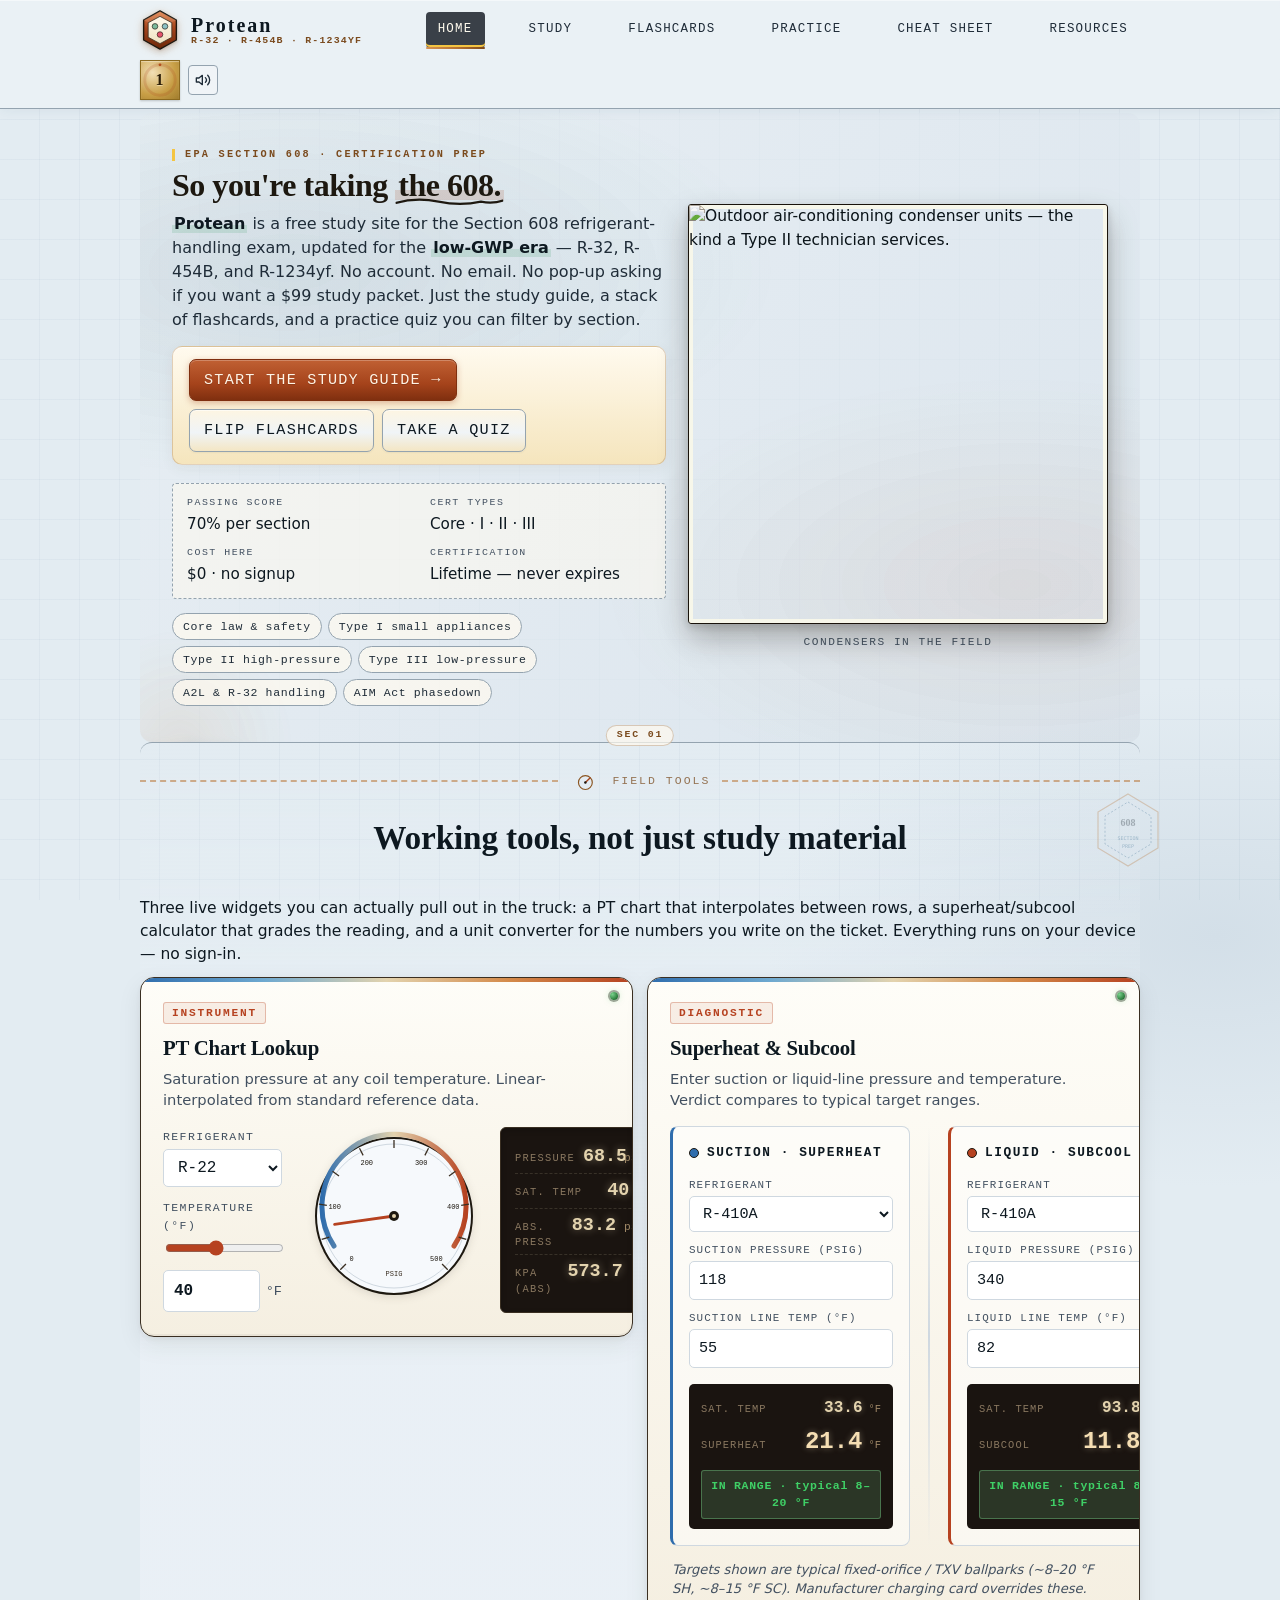
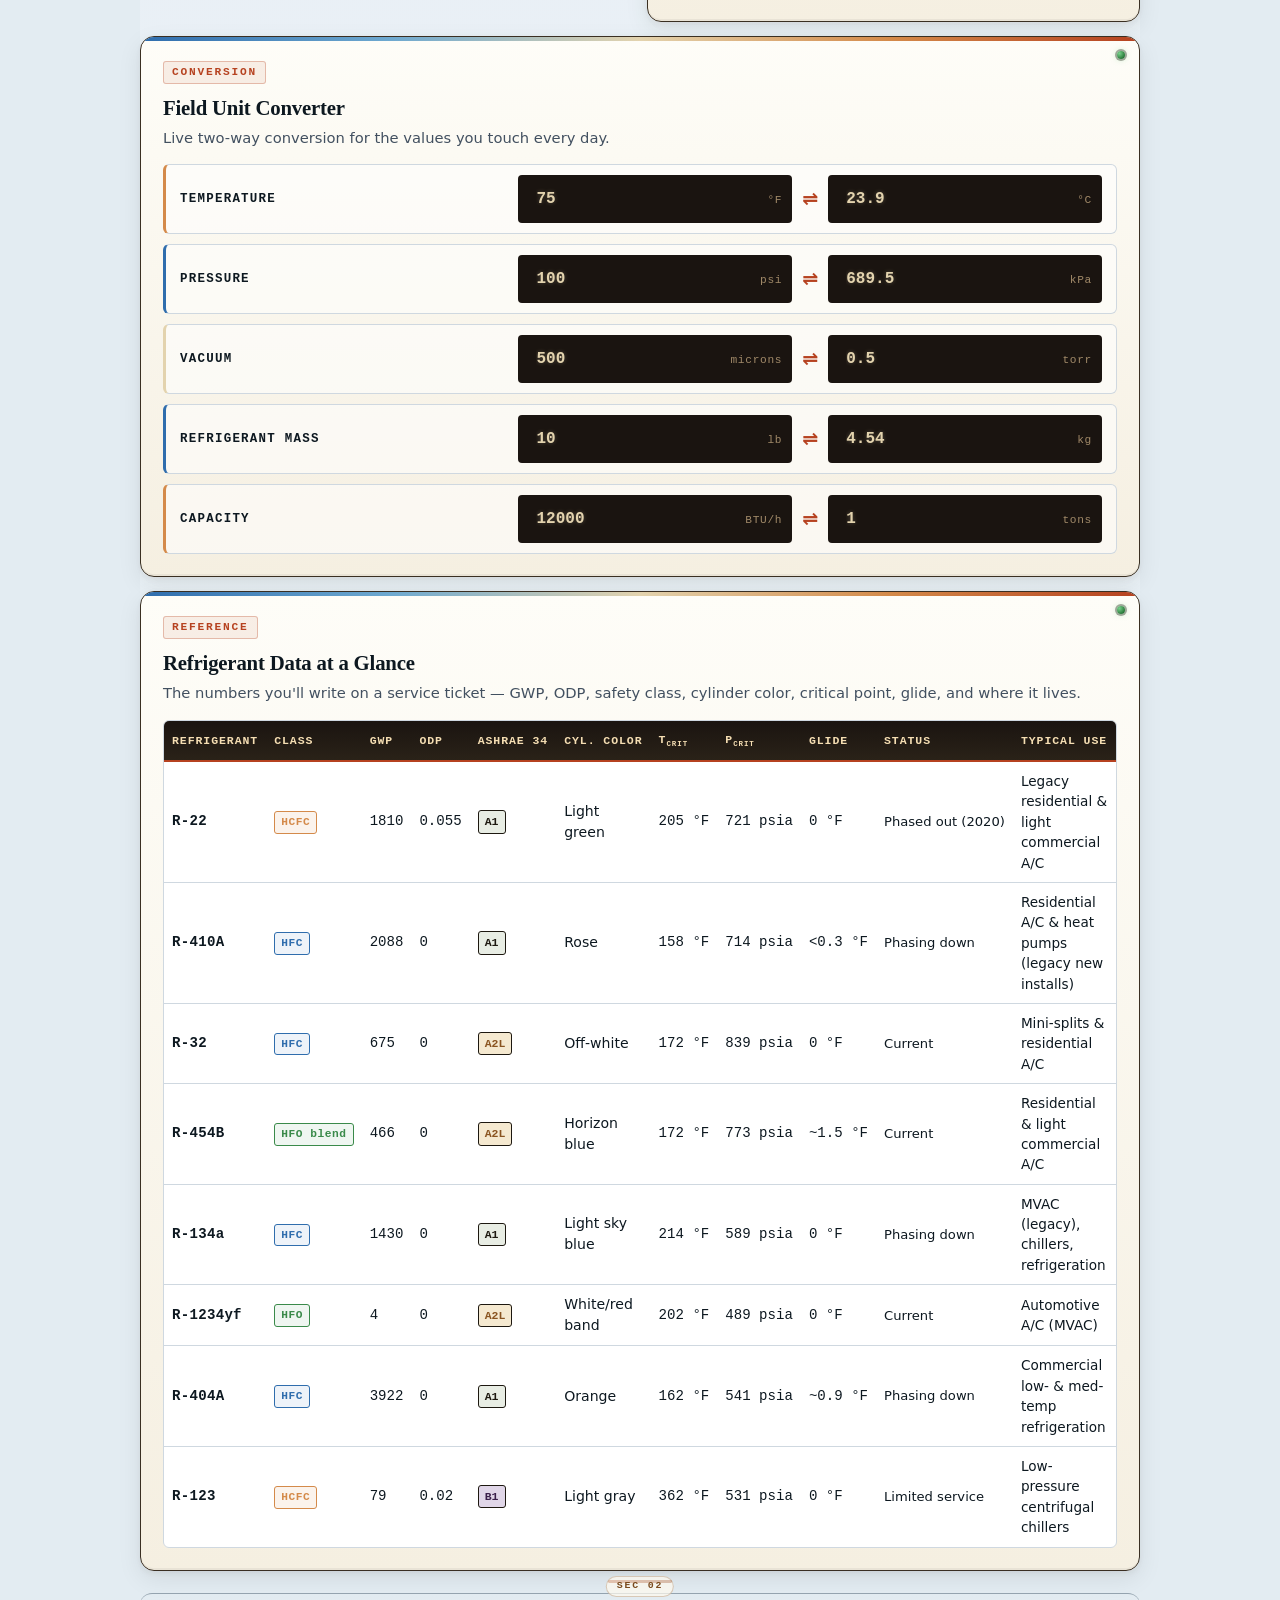
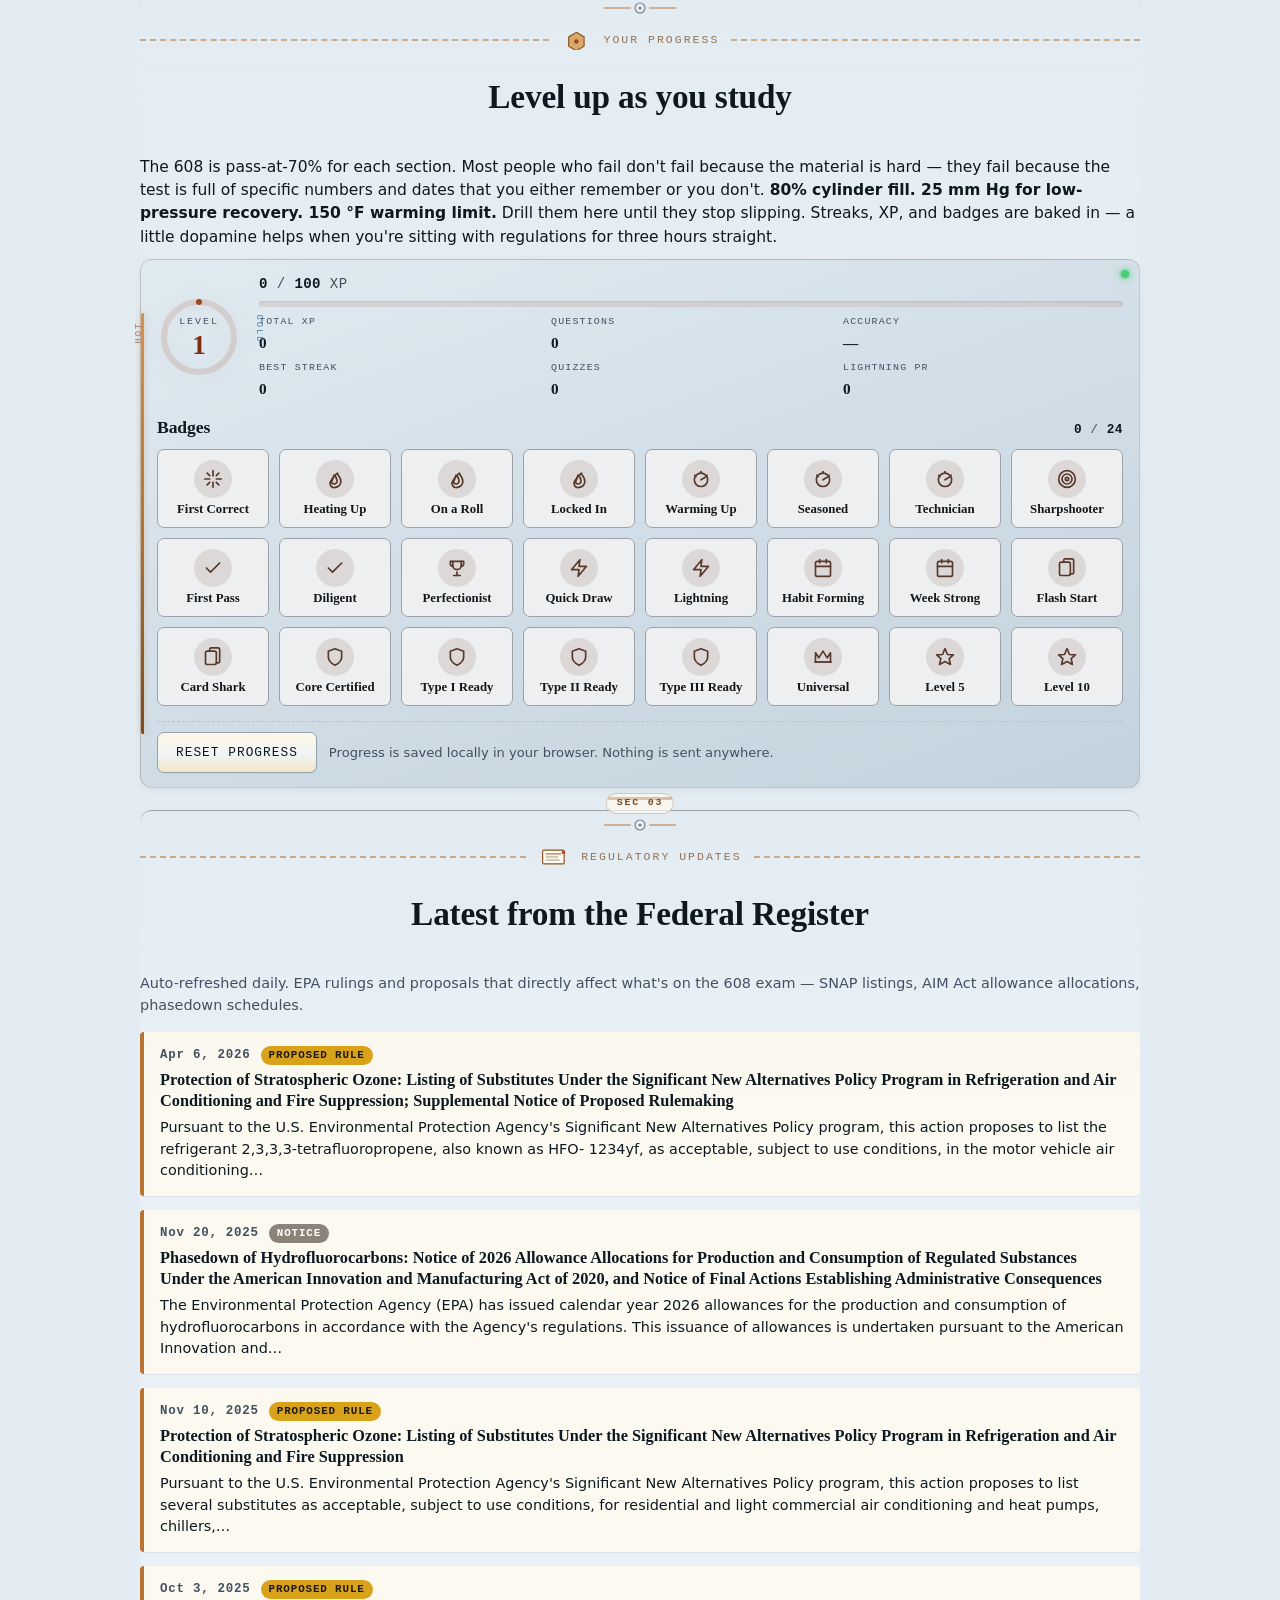
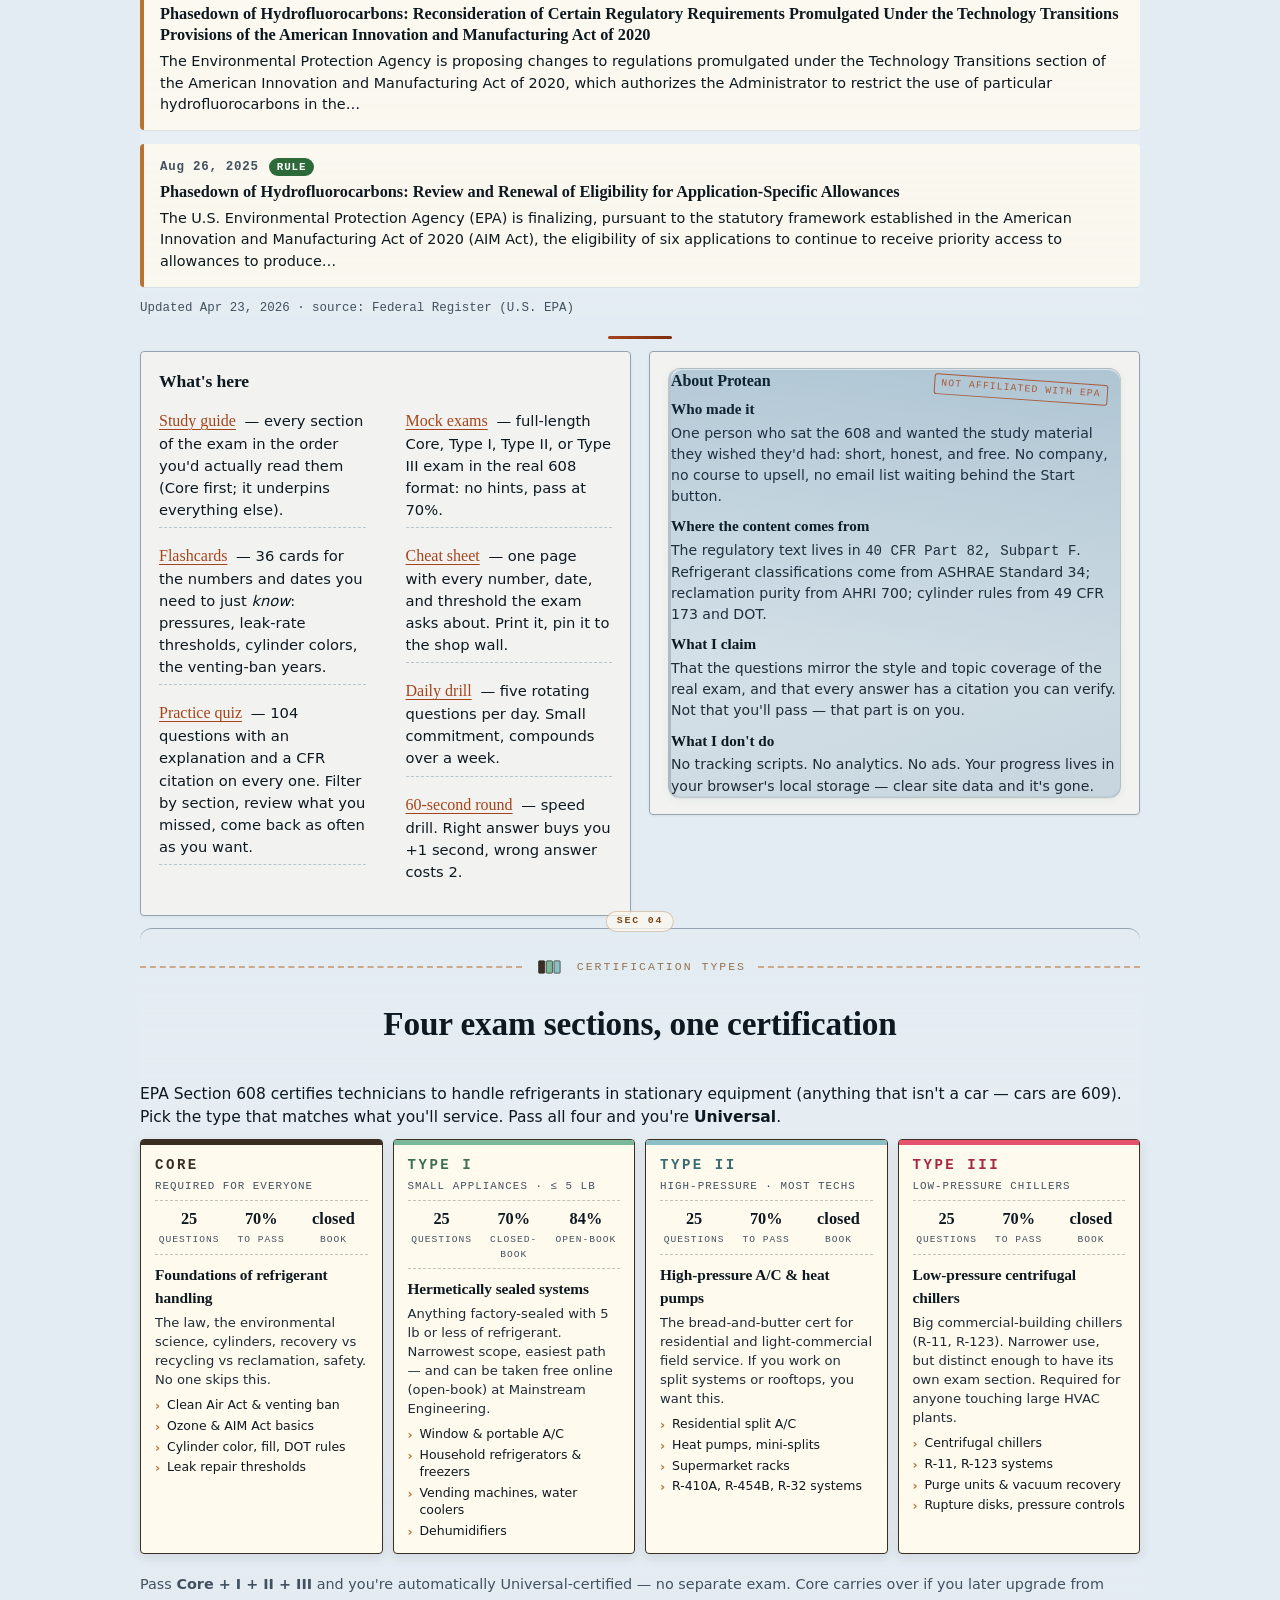
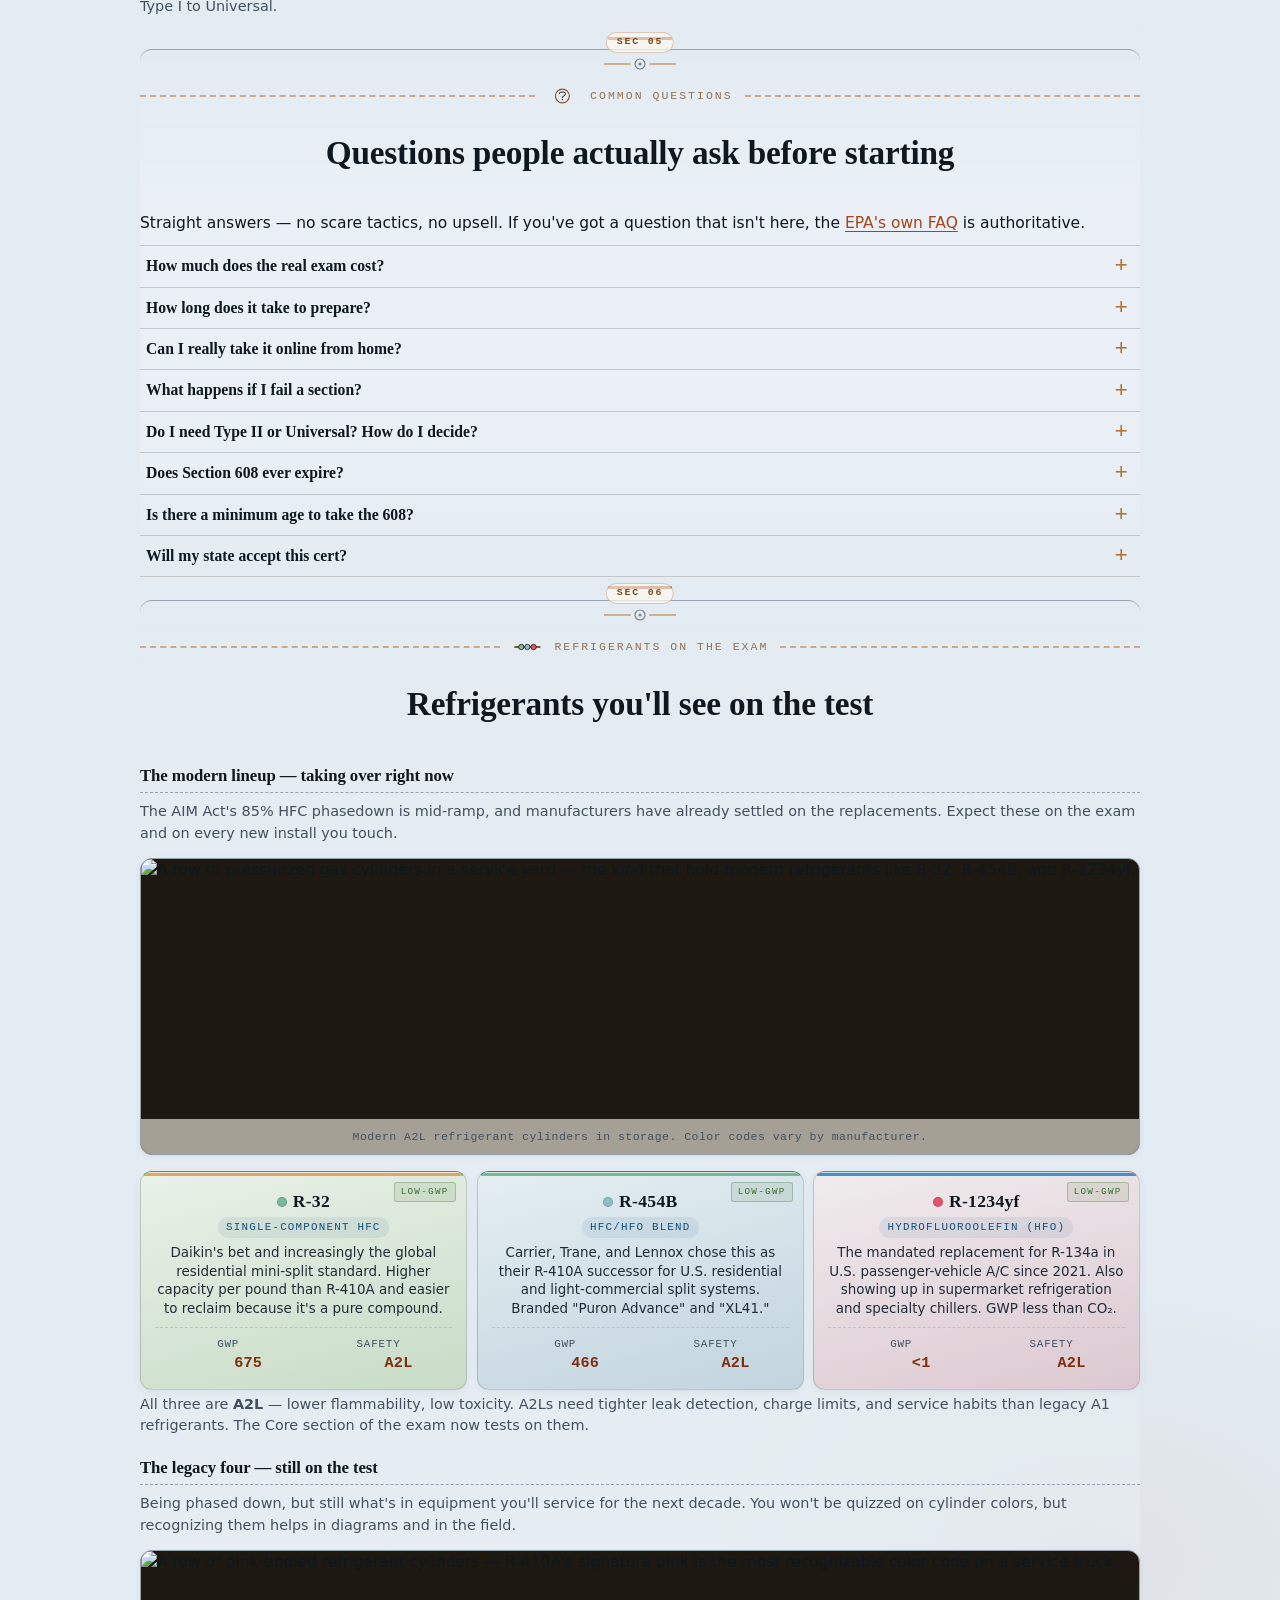
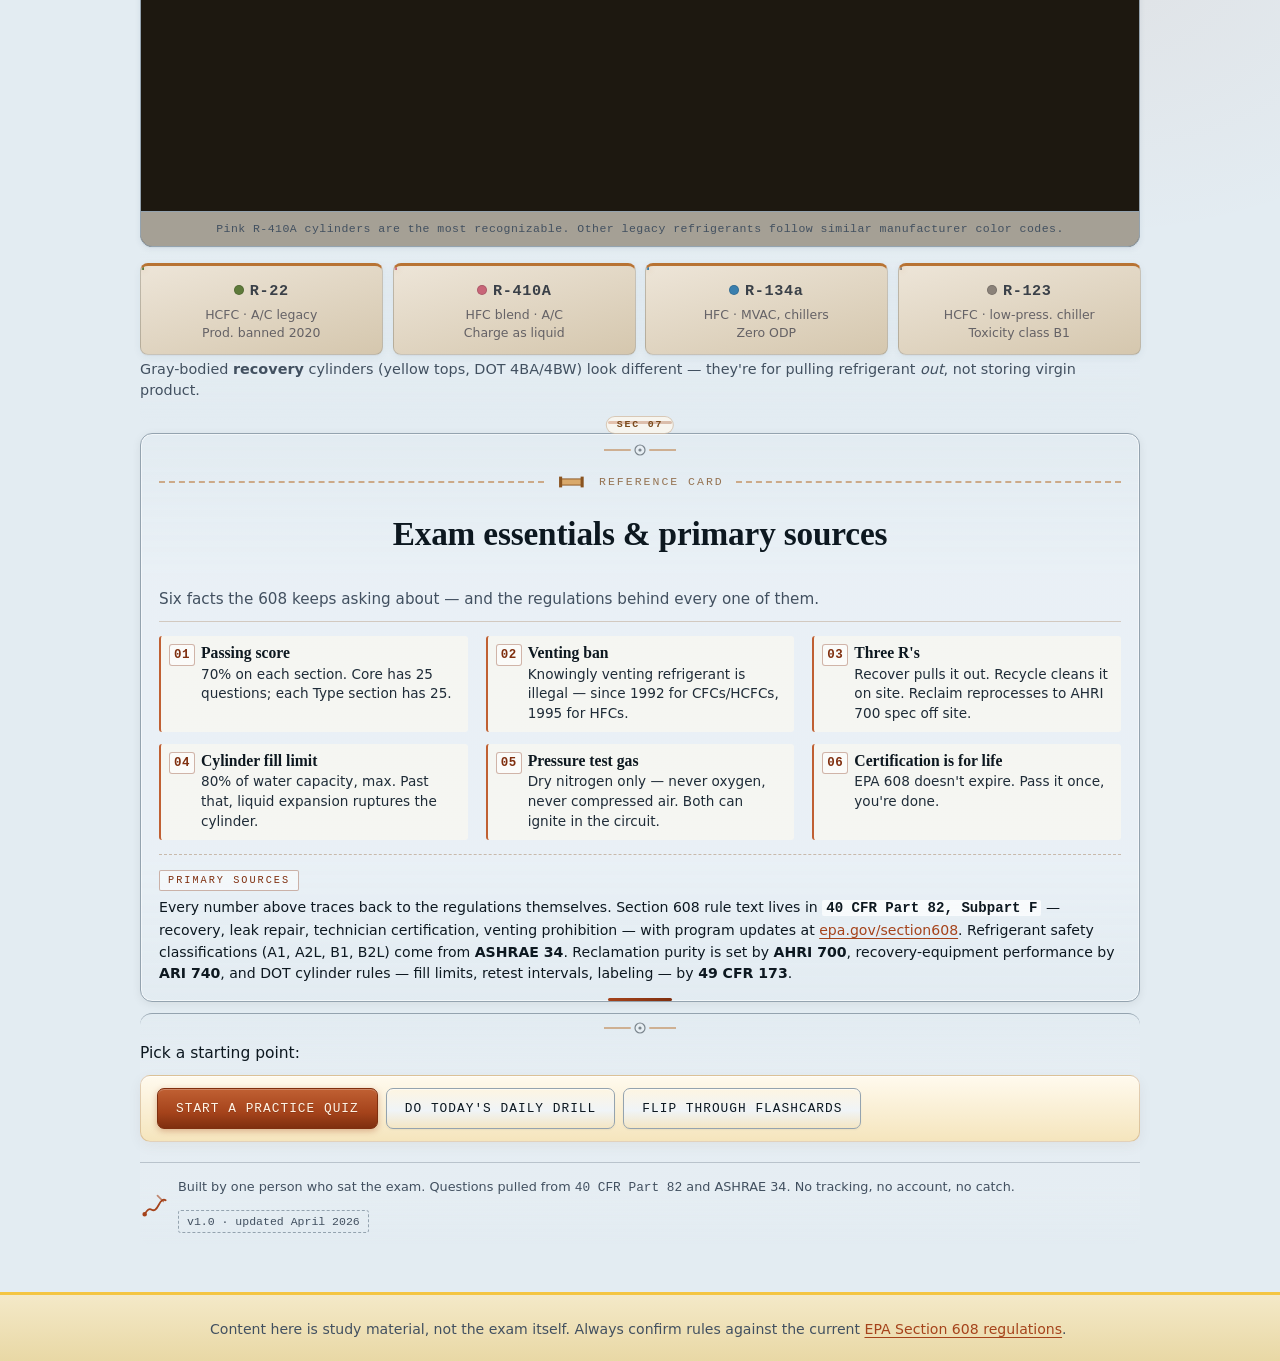
==== commit 339c2af6: "Center section titles and swap fake SVG cylinders for real photos Section h2 titles are now centered" ====
--- a/index.html
+++ b/index.html
@@ -629,16 +629,19 @@
       <div class="subsection">
         <h3>The modern lineup — taking over right now</h3>
         <p class="small muted">The AIM Act's 85% HFC phasedown is mid-ramp, and manufacturers have already settled on the replacements. Expect these on the exam and on every new install you touch.</p>
+      <figure class="lineup-photo">
+        <img
+          src="https://images.unsplash.com/photo-1759044271138-6d2c871dd8ef?w=1200&auto=format&fit=crop&q=80"
+          srcset="https://images.unsplash.com/photo-1759044271138-6d2c871dd8ef?w=600&auto=format&fit=crop&q=80 600w,
+                  https://images.unsplash.com/photo-1759044271138-6d2c871dd8ef?w=1200&auto=format&fit=crop&q=80 1200w"
+          sizes="(max-width: 900px) 100vw, 990px"
+          alt="A row of pressurized gas cylinders in a service yard — the kind that hold modern refrigerants like R-32, R-454B, and R-1234yf."
+          loading="lazy"
+          decoding="async">
+        <figcaption>Modern A2L refrigerant cylinders in storage. Color codes vary by manufacturer.</figcaption>
+      </figure>
       <div class="modern-lineup">
         <div class="modern-card">
-          <svg viewBox="0 0 80 110" aria-hidden="true">
-            <rect x="28" y="4" width="24" height="6" rx="1" fill="#3a2f22"/>
-            <path d="M 22 10 Q 22 6, 26 6 L 54 6 Q 58 6, 58 10 L 58 18 Q 58 22, 54 22 L 26 22 Q 22 22, 22 18 Z" fill="#7ab89a" stroke="#1d1810" stroke-width="1"/>
-            <rect x="20" y="22" width="40" height="82" rx="1" fill="#7ab89a" stroke="#1d1810" stroke-width="1"/>
-            <rect x="24" y="44" width="32" height="30" fill="#fffaee" stroke="#1d1810" stroke-width="0.5"/>
-            <text x="40" y="60" font-family="Georgia, serif" font-size="10" font-weight="bold" fill="#1d1810" text-anchor="middle">R-32</text>
-            <text x="40" y="70" font-family="Georgia, serif" font-size="5" fill="#6e6148" text-anchor="middle">HFC · A2L</text>
-          </svg>
           <div class="mc-name"><span class="ref-dot r32"></span>R-32</div>
           <div class="mc-class">Single-component HFC</div>
           <div class="mc-body">Daikin's bet and increasingly the global residential mini-split standard. Higher capacity per pound than R-410A and easier to reclaim because it's a pure compound.</div>
@@ -649,14 +652,6 @@
         </div>
 
         <div class="modern-card">
-          <svg viewBox="0 0 80 110" aria-hidden="true">
-            <rect x="28" y="4" width="24" height="6" rx="1" fill="#3a2f22"/>
-            <path d="M 22 10 Q 22 6, 26 6 L 54 6 Q 58 6, 58 10 L 58 18 Q 58 22, 54 22 L 26 22 Q 22 22, 22 18 Z" fill="#8bbfc3" stroke="#1d1810" stroke-width="1"/>
-            <rect x="20" y="22" width="40" height="82" rx="1" fill="#8bbfc3" stroke="#1d1810" stroke-width="1"/>
-            <rect x="24" y="44" width="32" height="30" fill="#fffaee" stroke="#1d1810" stroke-width="0.5"/>
-            <text x="40" y="58" font-family="Georgia, serif" font-size="8" font-weight="bold" fill="#1d1810" text-anchor="middle">R-454B</text>
-            <text x="40" y="70" font-family="Georgia, serif" font-size="5" fill="#6e6148" text-anchor="middle">HFC/HFO · A2L</text>
-          </svg>
           <div class="mc-name"><span class="ref-dot r454b"></span>R-454B</div>
           <div class="mc-class">HFC/HFO blend</div>
           <div class="mc-body">Carrier, Trane, and Lennox chose this as their R-410A successor for U.S. residential and light-commercial split systems. Branded "Puron Advance" and "XL41."</div>
@@ -667,14 +662,6 @@
         </div>
 
         <div class="modern-card">
-          <svg viewBox="0 0 80 110" aria-hidden="true">
-            <rect x="28" y="4" width="24" height="6" rx="1" fill="#3a2f22"/>
-            <path d="M 22 10 Q 22 6, 26 6 L 54 6 Q 58 6, 58 10 L 58 18 Q 58 22, 54 22 L 26 22 Q 22 22, 22 18 Z" fill="#e4536b" stroke="#1d1810" stroke-width="1"/>
-            <rect x="20" y="22" width="40" height="82" rx="1" fill="#e4536b" stroke="#1d1810" stroke-width="1"/>
-            <rect x="24" y="44" width="32" height="30" fill="#fffaee" stroke="#1d1810" stroke-width="0.5"/>
-            <text x="40" y="58" font-family="Georgia, serif" font-size="7" font-weight="bold" fill="#1d1810" text-anchor="middle">R-1234yf</text>
-            <text x="40" y="70" font-family="Georgia, serif" font-size="5" fill="#6e6148" text-anchor="middle">HFO · A2L</text>
-          </svg>
           <div class="mc-name"><span class="ref-dot r1234yf"></span>R-1234yf</div>
           <div class="mc-class">Hydrofluoroolefin (HFO)</div>
           <div class="mc-body">The mandated replacement for R-134a in U.S. passenger-vehicle A/C since 2021. Also showing up in supermarket refrigeration and specialty chillers. GWP less than CO₂.</div>
@@ -690,55 +677,34 @@
       <div class="subsection">
         <h3>The legacy four — still on the test</h3>
         <p class="small muted">Being phased down, but still what's in equipment you'll service for the next decade. You won't be quizzed on cylinder colors, but recognizing them helps in diagrams and in the field.</p>
+      <figure class="lineup-photo">
+        <img
+          src="https://images.unsplash.com/photo-1644217209694-5ca176114adb?w=1200&auto=format&fit=crop&q=80"
+          srcset="https://images.unsplash.com/photo-1644217209694-5ca176114adb?w=600&auto=format&fit=crop&q=80 600w,
+                  https://images.unsplash.com/photo-1644217209694-5ca176114adb?w=1200&auto=format&fit=crop&q=80 1200w"
+          sizes="(max-width: 900px) 100vw, 990px"
+          alt="A row of pink-bodied refrigerant cylinders — R-410A's signature pink is the most recognizable color code on a service truck."
+          loading="lazy"
+          decoding="async">
+        <figcaption>Pink R-410A cylinders are the most recognizable. Other legacy refrigerants follow similar manufacturer color codes.</figcaption>
+      </figure>
       <div class="refrigerant-lineup">
         <div class="cylinder-card">
-          <svg viewBox="0 0 80 110" aria-hidden="true">
-            <rect x="28" y="4" width="24" height="6" rx="1" fill="#3a2f22"/>
-            <path d="M 22 10 Q 22 6, 26 6 L 54 6 Q 58 6, 58 10 L 58 18 Q 58 22, 54 22 L 26 22 Q 22 22, 22 18 Z" fill="#5e7a3a" stroke="#1d1810" stroke-width="1"/>
-            <rect x="20" y="22" width="40" height="82" rx="1" fill="#5e7a3a" stroke="#1d1810" stroke-width="1"/>
-            <rect x="24" y="44" width="32" height="30" fill="#fffaee" stroke="#1d1810" stroke-width="0.5"/>
-            <text x="40" y="60" font-family="Georgia, serif" font-size="10" font-weight="bold" fill="#1d1810" text-anchor="middle">R-22</text>
-            <text x="40" y="70" font-family="Georgia, serif" font-size="5" fill="#6e6148" text-anchor="middle">HCFC</text>
-          </svg>
           <div class="name"><span class="ref-dot r22"></span>R-22</div>
           <div class="sub">HCFC · A/C legacy<br>Prod. banned 2020</div>
         </div>
 
         <div class="cylinder-card">
-          <svg viewBox="0 0 80 110" aria-hidden="true">
-            <rect x="28" y="4" width="24" height="6" rx="1" fill="#3a2f22"/>
-            <path d="M 22 10 Q 22 6, 26 6 L 54 6 Q 58 6, 58 10 L 58 18 Q 58 22, 54 22 L 26 22 Q 22 22, 22 18 Z" fill="#c86578" stroke="#1d1810" stroke-width="1"/>
-            <rect x="20" y="22" width="40" height="82" rx="1" fill="#c86578" stroke="#1d1810" stroke-width="1"/>
-            <rect x="24" y="44" width="32" height="30" fill="#fffaee" stroke="#1d1810" stroke-width="0.5"/>
-            <text x="40" y="58" font-family="Georgia, serif" font-size="8" font-weight="bold" fill="#1d1810" text-anchor="middle">R-410A</text>
-            <text x="40" y="70" font-family="Georgia, serif" font-size="5" fill="#6e6148" text-anchor="middle">HFC blend</text>
-          </svg>
           <div class="name"><span class="ref-dot r410a"></span>R-410A</div>
           <div class="sub">HFC blend · A/C<br>Charge as liquid</div>
         </div>
 
         <div class="cylinder-card">
-          <svg viewBox="0 0 80 110" aria-hidden="true">
-            <rect x="28" y="4" width="24" height="6" rx="1" fill="#3a2f22"/>
-            <path d="M 22 10 Q 22 6, 26 6 L 54 6 Q 58 6, 58 10 L 58 18 Q 58 22, 54 22 L 26 22 Q 22 22, 22 18 Z" fill="#3a7fae" stroke="#1d1810" stroke-width="1"/>
-            <rect x="20" y="22" width="40" height="82" rx="1" fill="#3a7fae" stroke="#1d1810" stroke-width="1"/>
-            <rect x="24" y="44" width="32" height="30" fill="#fffaee" stroke="#1d1810" stroke-width="0.5"/>
-            <text x="40" y="58" font-family="Georgia, serif" font-size="8" font-weight="bold" fill="#1d1810" text-anchor="middle">R-134a</text>
-            <text x="40" y="70" font-family="Georgia, serif" font-size="5" fill="#6e6148" text-anchor="middle">HFC</text>
-          </svg>
           <div class="name"><span class="ref-dot r134a"></span>R-134a</div>
           <div class="sub">HFC · MVAC, chillers<br>Zero ODP</div>
         </div>
 
         <div class="cylinder-card">
-          <svg viewBox="0 0 80 110" aria-hidden="true">
-            <rect x="28" y="4" width="24" height="6" rx="1" fill="#3a2f22"/>
-            <path d="M 22 10 Q 22 6, 26 6 L 54 6 Q 58 6, 58 10 L 58 18 Q 58 22, 54 22 L 26 22 Q 22 22, 22 18 Z" fill="#8b8279" stroke="#1d1810" stroke-width="1"/>
-            <rect x="20" y="22" width="40" height="82" rx="1" fill="#8b8279" stroke="#1d1810" stroke-width="1"/>
-            <rect x="24" y="44" width="32" height="30" fill="#fffaee" stroke="#1d1810" stroke-width="0.5"/>
-            <text x="40" y="58" font-family="Georgia, serif" font-size="9" font-weight="bold" fill="#1d1810" text-anchor="middle">R-123</text>
-            <text x="40" y="70" font-family="Georgia, serif" font-size="5" fill="#6e6148" text-anchor="middle">HCFC · B1</text>
-          </svg>
           <div class="name"><span class="ref-dot r123"></span>R-123</div>
           <div class="sub">HCFC · low-press. chiller<br>Toxicity class B1</div>
         </div>
--- a/styles.css
+++ b/styles.css
@@ -5353,3 +5353,97 @@
   font-family: var(--mono, ui-monospace, monospace);
   font-size: 0.78rem;
 }
+
+/* === Centered, prominent section titles === */
+section.block > h2 {
+  justify-content: center !important;
+  text-align: center;
+  padding-left: 0 !important;
+  padding-bottom: 16px !important;
+  margin-bottom: 18px !important;
+  font-size: clamp(1.65rem, 2.6vw, 2.15rem) !important;
+  font-weight: 800 !important;
+  letter-spacing: -0.005em;
+  color: var(--ink) !important;
+  border-bottom: 0 !important;
+}
+/* Drop the absolutely-positioned left accent rail when the title is centered.
+   At <1200px the ::before is the bar; at ≥1200px it becomes "SEC 0X" text. */
+@media (max-width: 1199px) {
+  section.block > h2::before {
+    display: none !important;
+  }
+}
+/* At wide widths, keep the SEC counter as a centered eyebrow above the title. */
+@media (min-width: 1200px) {
+  section.block > h2::before {
+    position: absolute !important;
+    left: 50% !important;
+    top: -18px !important;
+    transform: translateX(-50%) !important;
+    margin: 0 !important;
+    border-left: 0 !important;
+    padding: 2px 10px !important;
+    background: rgba(255, 250, 238, 0.7) !important;
+    border: 1px solid rgba(138, 84, 32, 0.28) !important;
+    border-radius: 999px !important;
+    font-size: 0.62rem !important;
+    vertical-align: baseline !important;
+  }
+  section.block > h2 {
+    margin-top: 22px !important;
+  }
+}
+/* Replace the tiny caliper decoration with a short centered underline.
+   The ::after rule earlier in the file paints the SVG; here we override
+   it to be a clean accent bar centered beneath the title. */
+section.block > h2::after {
+  content: "" !important;
+  position: absolute !important;
+  left: 50% !important;
+  bottom: 0 !important;
+  transform: translateX(-50%) !important;
+  width: 64px !important;
+  height: 3px !important;
+  background: linear-gradient(90deg, var(--accent), var(--accent-deep)) !important;
+  background-image: linear-gradient(90deg, var(--accent), var(--accent-deep)) !important;
+  border-radius: 2px !important;
+  opacity: 1 !important;
+}
+/* Center the eyebrow row above the title too (it already uses dashed lines on
+   either side via flex, so just tighten its rhythm). */
+section.block > .hvac-rule {
+  justify-content: center;
+  margin: 16px 0 14px;
+}
+
+/* === Real photo header for refrigerant lineups === */
+.lineup-photo {
+  margin: 14px 0 16px;
+  border: 1px solid var(--rule);
+  border-radius: var(--radius-lg, 6px);
+  overflow: hidden;
+  background: #1d1810;
+  box-shadow: var(--shadow);
+}
+.lineup-photo img {
+  display: block;
+  width: 100%;
+  height: clamp(160px, 22vw, 260px);
+  object-fit: cover;
+  object-position: center;
+}
+.lineup-photo figcaption {
+  font-family: var(--mono);
+  font-size: 0.72rem;
+  letter-spacing: 0.04em;
+  color: var(--muted);
+  text-align: center;
+  padding: 8px 12px;
+  background: rgba(255, 250, 238, 0.6);
+  border-top: 1px solid var(--rule);
+}
+
+/* Cards no longer have an SVG, so tighten vertical padding for a cleaner read. */
+.cylinder-card { padding: 14px 10px 12px; }
+.modern-card { padding: 16px 14px 14px; }
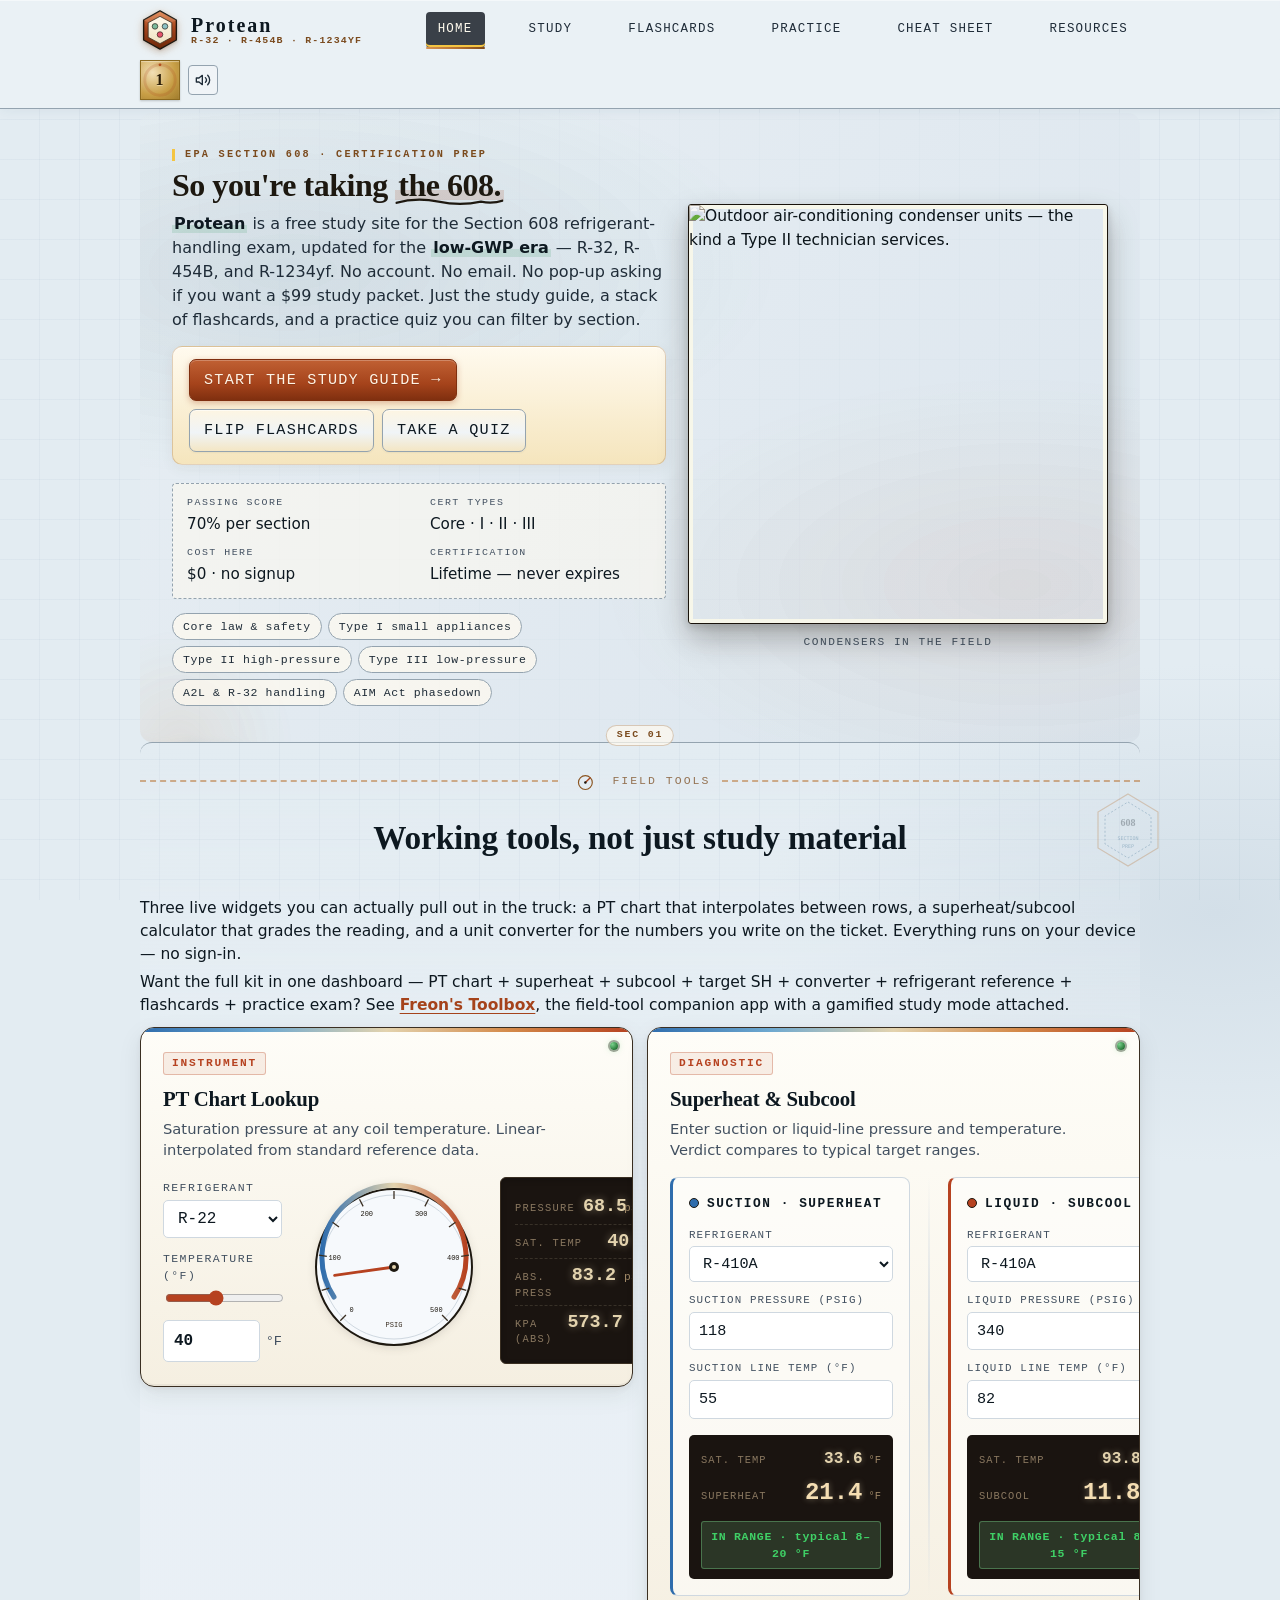
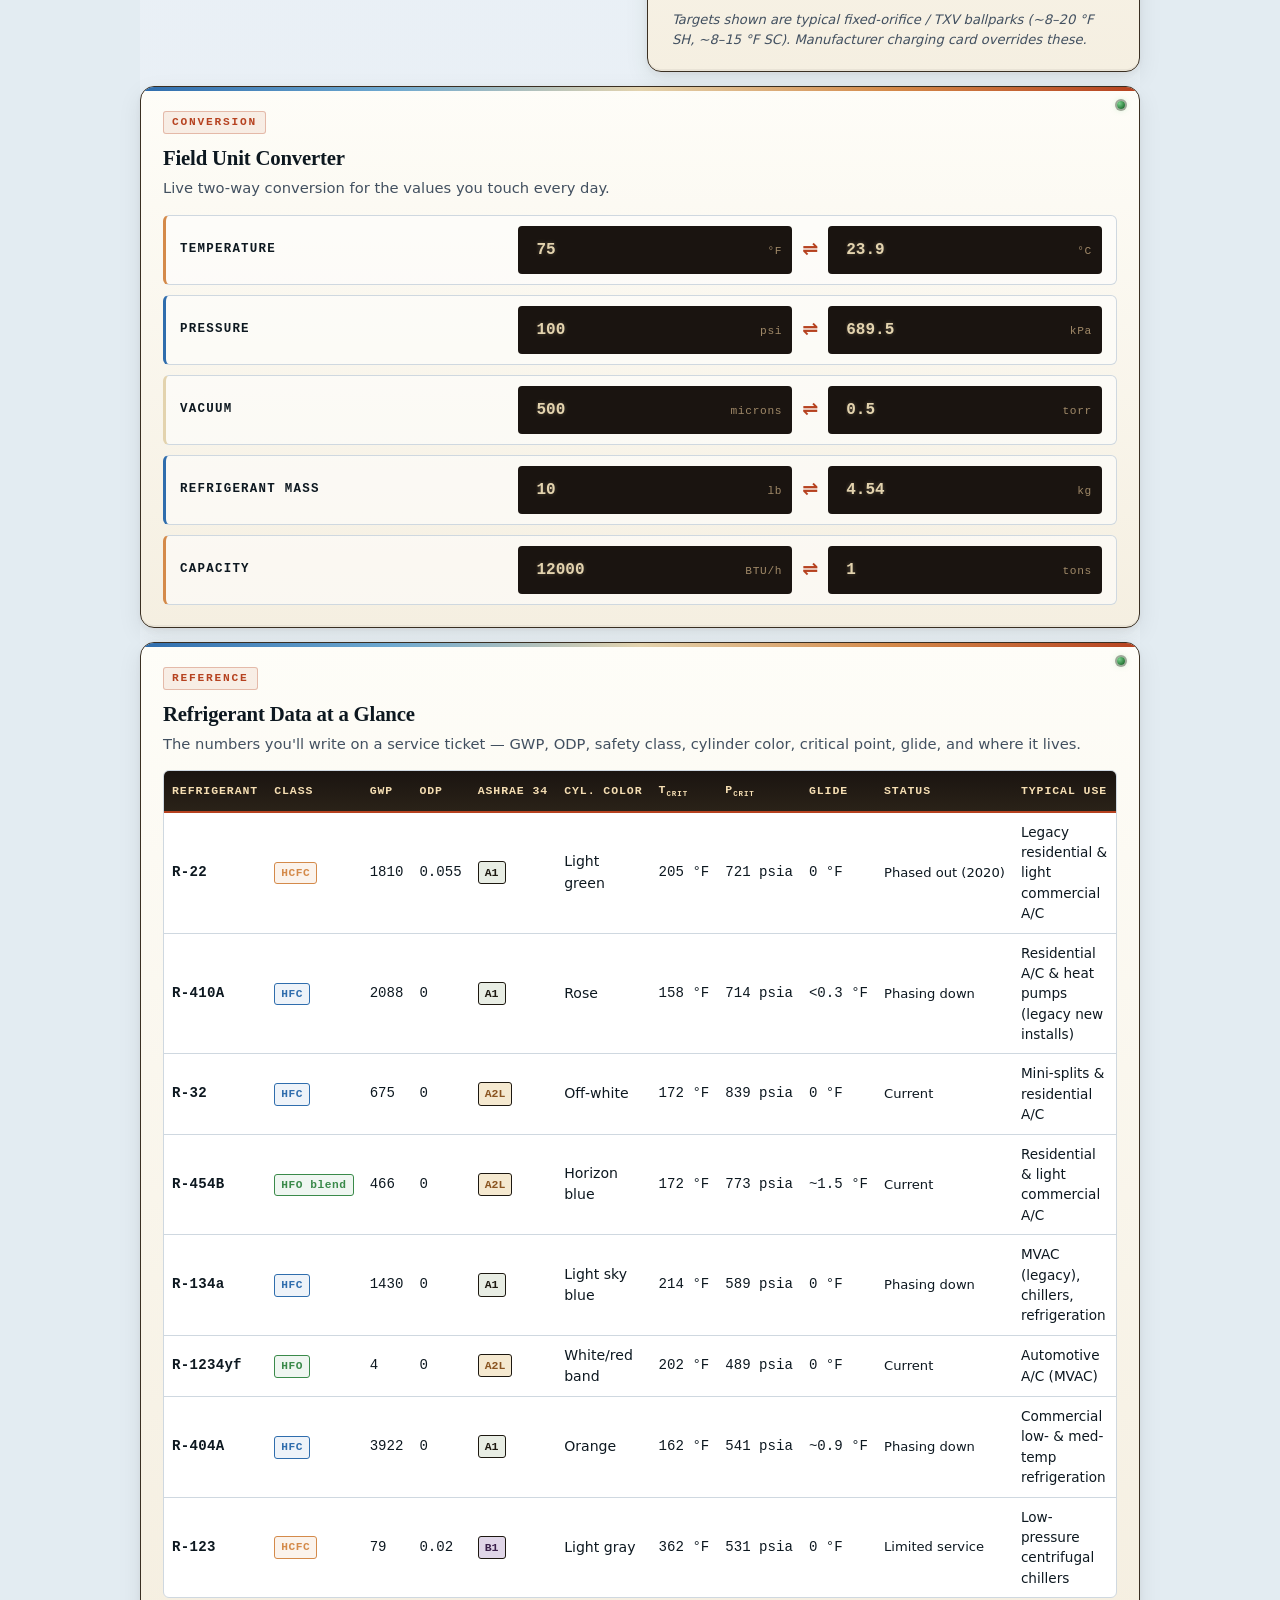
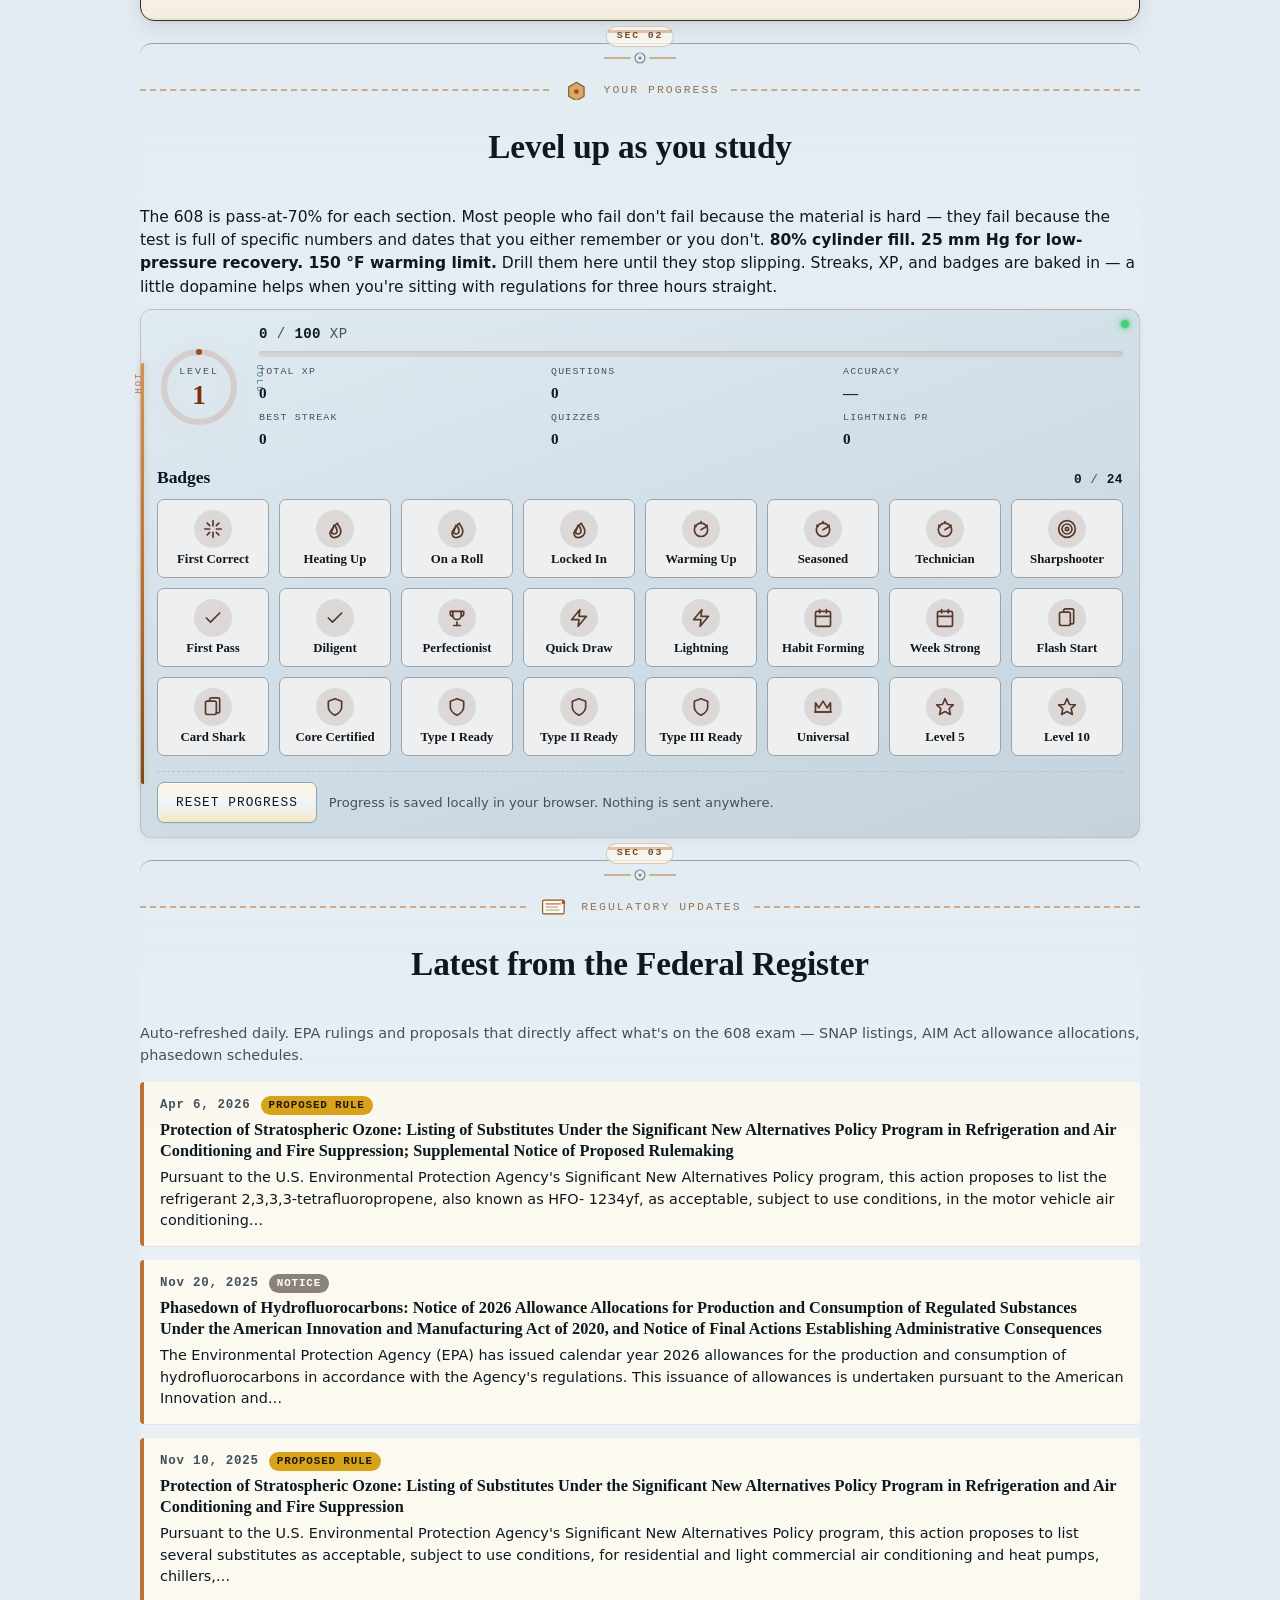
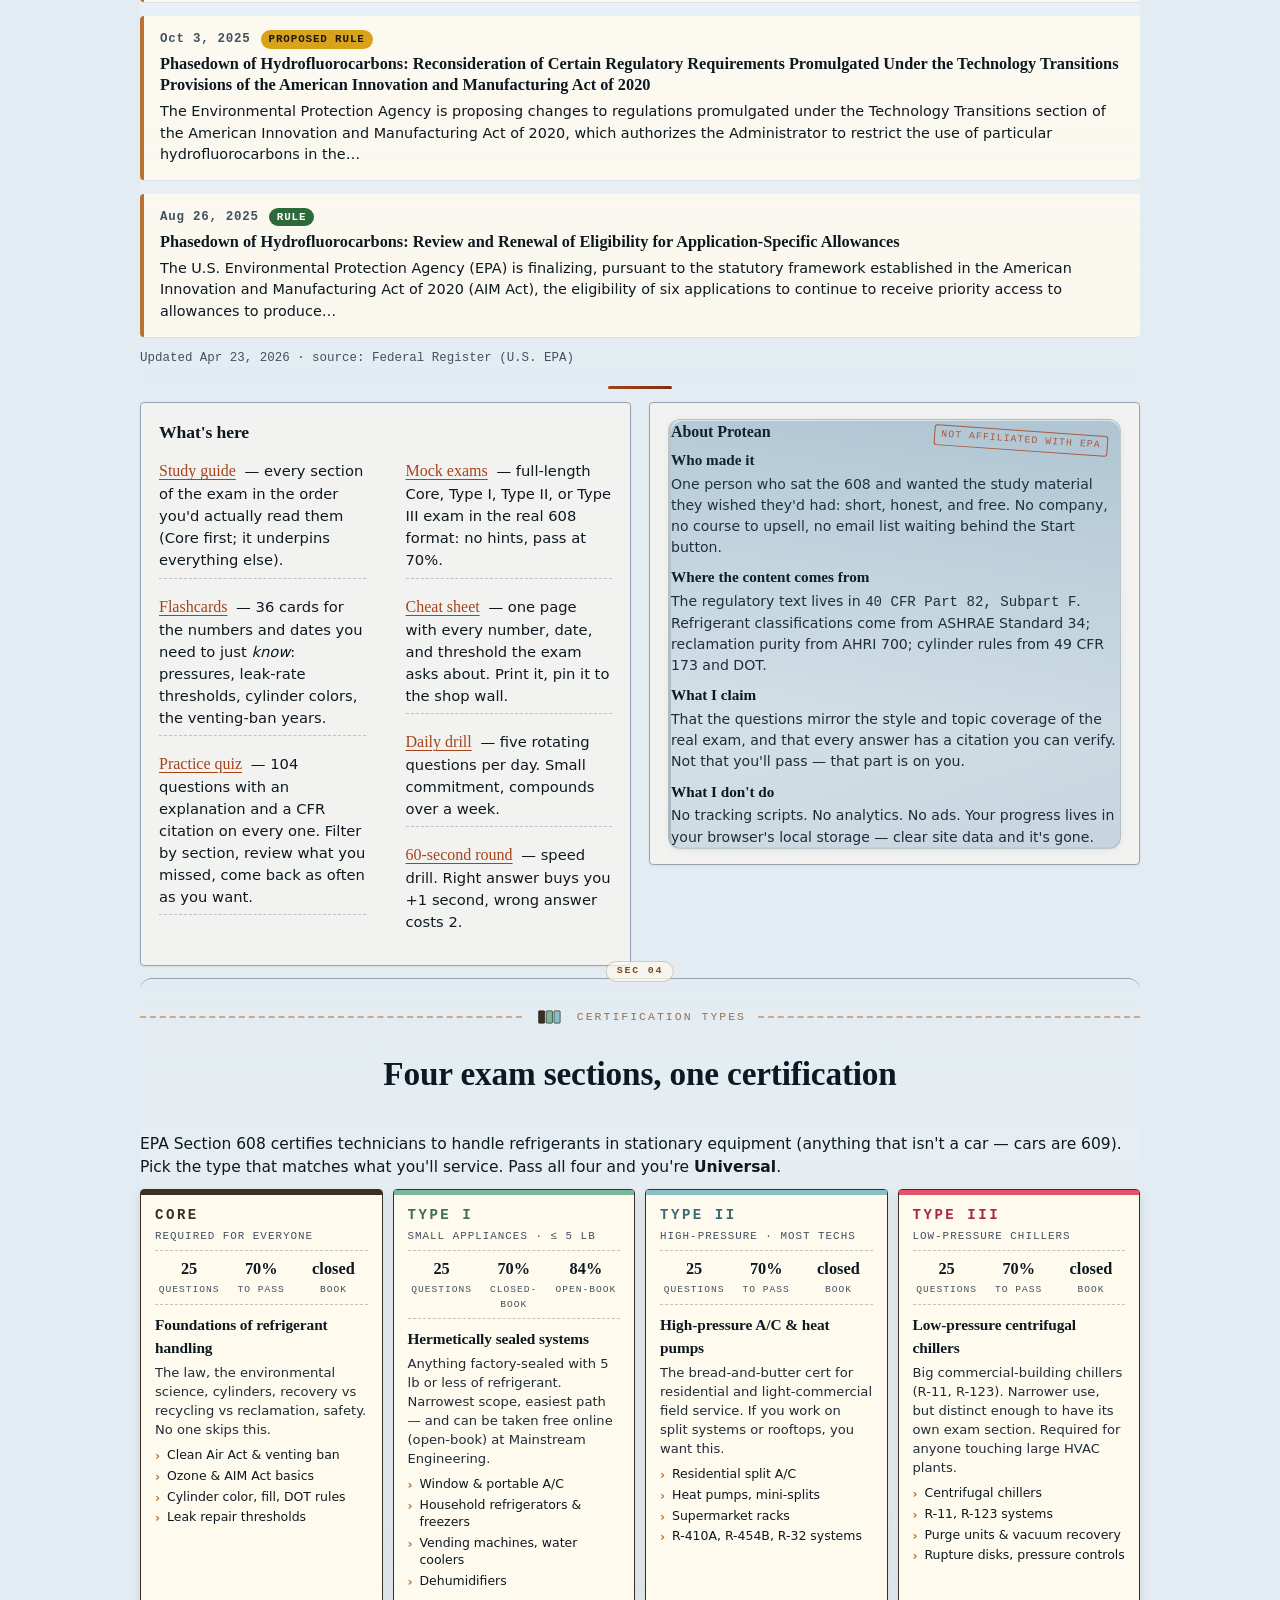
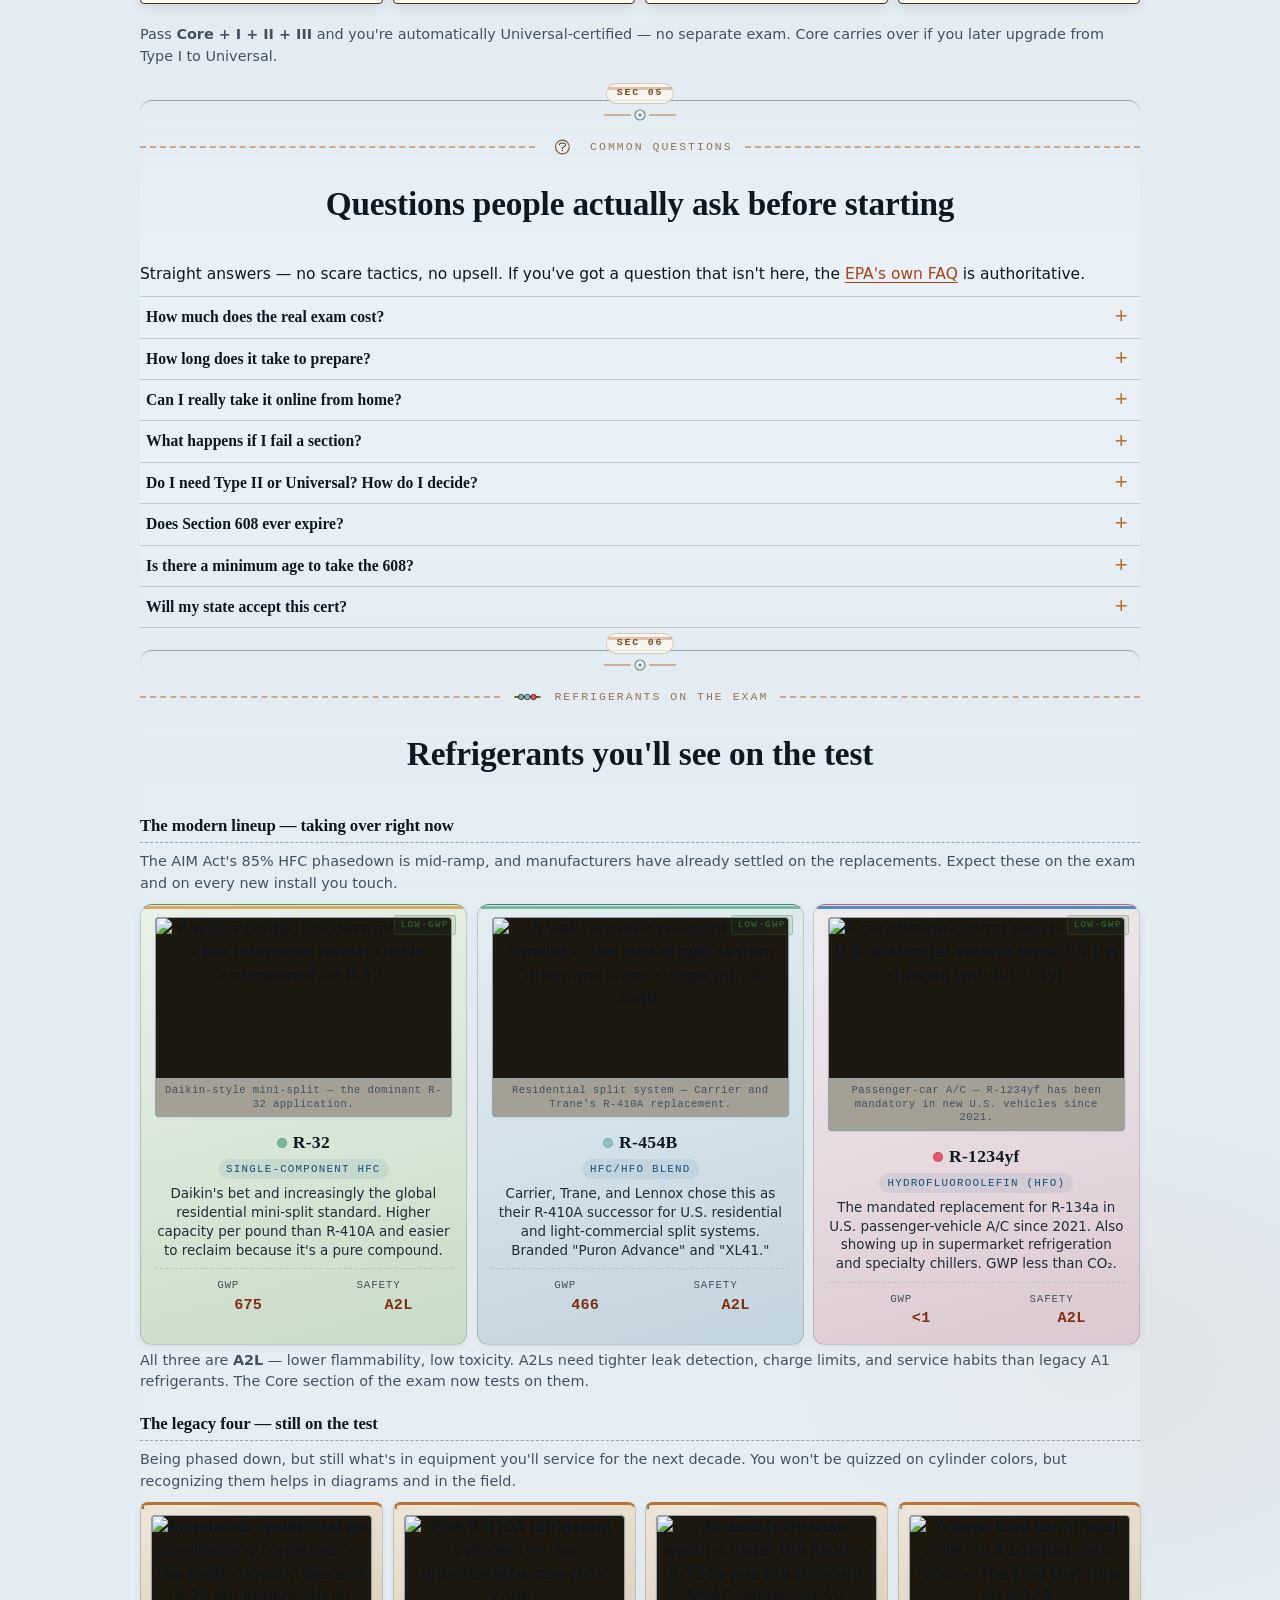
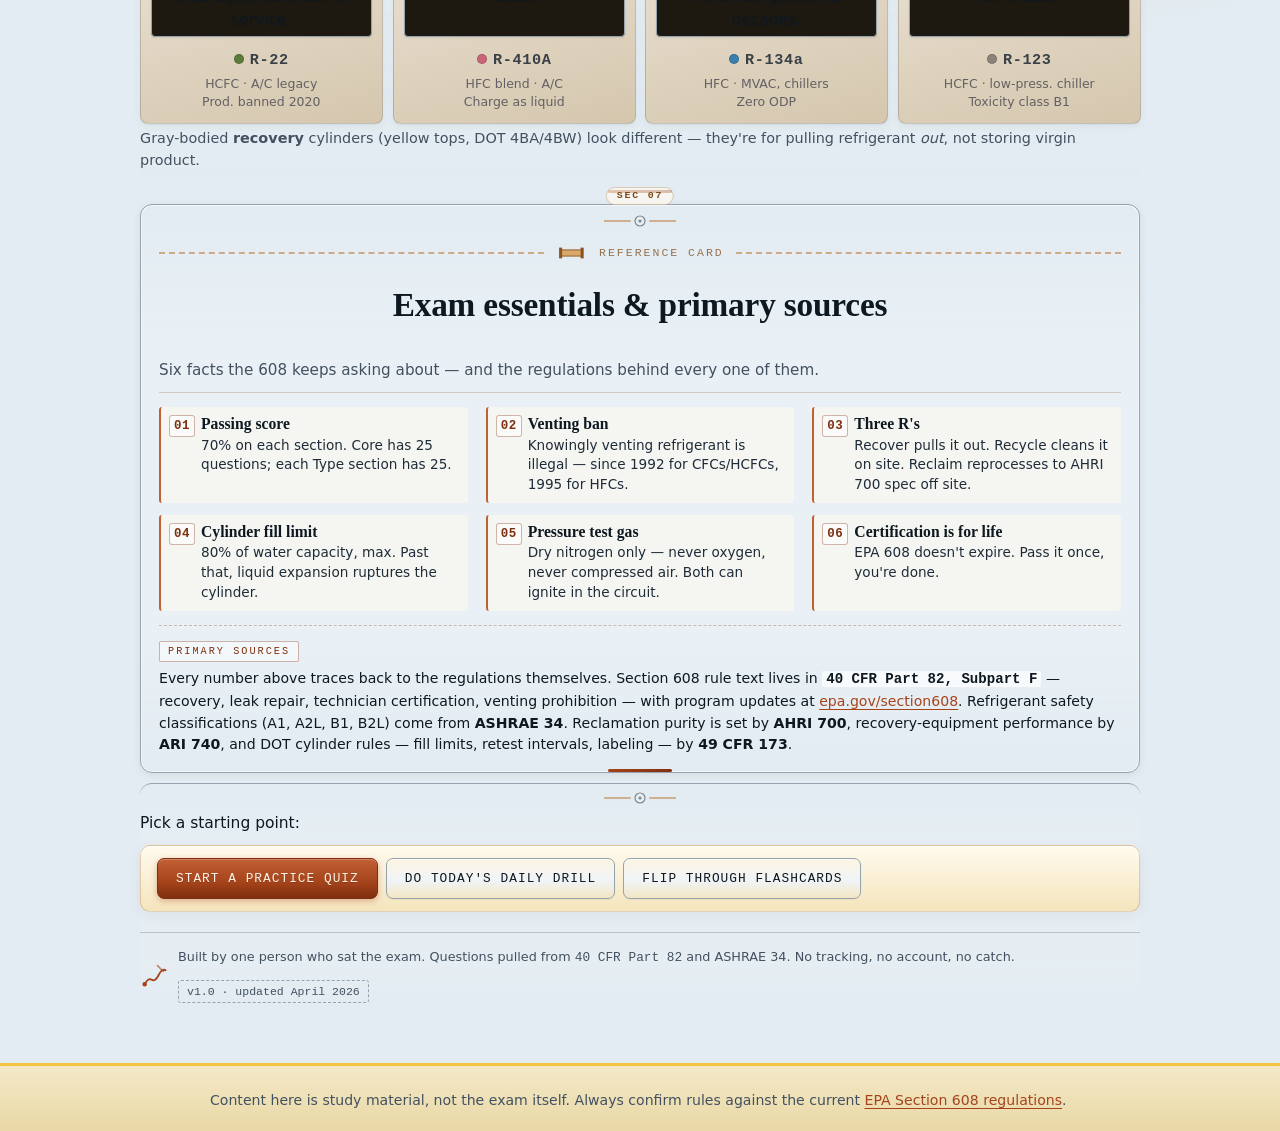
==== commit 39dc0f3c: "Per-card real photo for each refrigerant Replace the shared lineup-photo header with a contextual ph" ====
--- a/index.html
+++ b/index.html
@@ -298,6 +298,7 @@
       </div>
       <h2>Working tools, not just study material</h2>
       <p class="lead">Three live widgets you can actually pull out in the truck: a PT chart that interpolates between rows, a superheat/subcool calculator that grades the reading, and a unit converter for the numbers you write on the ticket. Everything runs on your device — no sign-in.</p>
+      <p class="lead" style="margin-top:-6px;">Want the full kit in one dashboard — PT chart + superheat + subcool + target SH + converter + refrigerant reference + flashcards + practice exam? See <a href="../hvac-608-game/index.html"><strong>Freon's Toolbox</strong></a>, the field-tool companion app with a gamified study mode attached.</p>
 
       <div class="tool-stack">
         <div id="pt-chart" class="tool-slot"></div>
@@ -629,19 +630,18 @@
       <div class="subsection">
         <h3>The modern lineup — taking over right now</h3>
         <p class="small muted">The AIM Act's 85% HFC phasedown is mid-ramp, and manufacturers have already settled on the replacements. Expect these on the exam and on every new install you touch.</p>
-      <figure class="lineup-photo">
-        <img
-          src="https://images.unsplash.com/photo-1759044271138-6d2c871dd8ef?w=1200&auto=format&fit=crop&q=80"
-          srcset="https://images.unsplash.com/photo-1759044271138-6d2c871dd8ef?w=600&auto=format&fit=crop&q=80 600w,
-                  https://images.unsplash.com/photo-1759044271138-6d2c871dd8ef?w=1200&auto=format&fit=crop&q=80 1200w"
-          sizes="(max-width: 900px) 100vw, 990px"
-          alt="A row of pressurized gas cylinders in a service yard — the kind that hold modern refrigerants like R-32, R-454B, and R-1234yf."
-          loading="lazy"
-          decoding="async">
-        <figcaption>Modern A2L refrigerant cylinders in storage. Color codes vary by manufacturer.</figcaption>
-      </figure>
       <div class="modern-lineup">
         <div class="modern-card">
+          <figure class="ref-photo">
+            <img
+              src="https://images.unsplash.com/photo-1759772238012-9d5ad59ae637?w=720&auto=format&fit=crop&q=80"
+              srcset="https://images.unsplash.com/photo-1759772238012-9d5ad59ae637?w=480&auto=format&fit=crop&q=80 480w,
+                      https://images.unsplash.com/photo-1759772238012-9d5ad59ae637?w=720&auto=format&fit=crop&q=80 720w"
+              sizes="(max-width: 900px) 100vw, 320px"
+              alt="A wall-mounted ductless mini-split — the residential format Daikin championed for R-32."
+              loading="lazy" decoding="async">
+            <figcaption>Daikin-style mini-split — the dominant R-32 application.</figcaption>
+          </figure>
           <div class="mc-name"><span class="ref-dot r32"></span>R-32</div>
           <div class="mc-class">Single-component HFC</div>
           <div class="mc-body">Daikin's bet and increasingly the global residential mini-split standard. Higher capacity per pound than R-410A and easier to reclaim because it's a pure compound.</div>
@@ -652,6 +652,16 @@
         </div>
 
         <div class="modern-card">
+          <figure class="ref-photo">
+            <img
+              src="https://images.unsplash.com/photo-1757219525975-03b5984bc6e8?w=720&auto=format&fit=crop&q=80"
+              srcset="https://images.unsplash.com/photo-1757219525975-03b5984bc6e8?w=480&auto=format&fit=crop&q=80 480w,
+                      https://images.unsplash.com/photo-1757219525975-03b5984bc6e8?w=720&auto=format&fit=crop&q=80 720w"
+              sizes="(max-width: 900px) 100vw, 320px"
+              alt="A wall-mounted residential air handler — the kind of split system Carrier and Trane charge with R-454B."
+              loading="lazy" decoding="async">
+            <figcaption>Residential split system — Carrier and Trane's R-410A replacement.</figcaption>
+          </figure>
           <div class="mc-name"><span class="ref-dot r454b"></span>R-454B</div>
           <div class="mc-class">HFC/HFO blend</div>
           <div class="mc-body">Carrier, Trane, and Lennox chose this as their R-410A successor for U.S. residential and light-commercial split systems. Branded "Puron Advance" and "XL41."</div>
@@ -662,6 +672,16 @@
         </div>
 
         <div class="modern-card">
+          <figure class="ref-photo">
+            <img
+              src="https://images.unsplash.com/photo-1773962375418-9f13f00553e7?w=720&auto=format&fit=crop&q=80"
+              srcset="https://images.unsplash.com/photo-1773962375418-9f13f00553e7?w=480&auto=format&fit=crop&q=80 480w,
+                      https://images.unsplash.com/photo-1773962375418-9f13f00553e7?w=720&auto=format&fit=crop&q=80 720w"
+              sizes="(max-width: 900px) 100vw, 320px"
+              alt="A car climate-control panel — every U.S. passenger vehicle since 2021 is charged with R-1234yf."
+              loading="lazy" decoding="async">
+            <figcaption>Passenger-car A/C — R-1234yf has been mandatory in new U.S. vehicles since 2021.</figcaption>
+          </figure>
           <div class="mc-name"><span class="ref-dot r1234yf"></span>R-1234yf</div>
           <div class="mc-class">Hydrofluoroolefin (HFO)</div>
           <div class="mc-body">The mandated replacement for R-134a in U.S. passenger-vehicle A/C since 2021. Also showing up in supermarket refrigeration and specialty chillers. GWP less than CO₂.</div>
@@ -677,34 +697,59 @@
       <div class="subsection">
         <h3>The legacy four — still on the test</h3>
         <p class="small muted">Being phased down, but still what's in equipment you'll service for the next decade. You won't be quizzed on cylinder colors, but recognizing them helps in diagrams and in the field.</p>
-      <figure class="lineup-photo">
-        <img
-          src="https://images.unsplash.com/photo-1644217209694-5ca176114adb?w=1200&auto=format&fit=crop&q=80"
-          srcset="https://images.unsplash.com/photo-1644217209694-5ca176114adb?w=600&auto=format&fit=crop&q=80 600w,
-                  https://images.unsplash.com/photo-1644217209694-5ca176114adb?w=1200&auto=format&fit=crop&q=80 1200w"
-          sizes="(max-width: 900px) 100vw, 990px"
-          alt="A row of pink-bodied refrigerant cylinders — R-410A's signature pink is the most recognizable color code on a service truck."
-          loading="lazy"
-          decoding="async">
-        <figcaption>Pink R-410A cylinders are the most recognizable. Other legacy refrigerants follow similar manufacturer color codes.</figcaption>
-      </figure>
       <div class="refrigerant-lineup">
         <div class="cylinder-card">
+          <figure class="ref-photo">
+            <img
+              src="https://images.unsplash.com/photo-1573573226985-72f731413b23?w=600&auto=format&fit=crop&q=80"
+              srcset="https://images.unsplash.com/photo-1573573226985-72f731413b23?w=400&auto=format&fit=crop&q=80 400w,
+                      https://images.unsplash.com/photo-1573573226985-72f731413b23?w=600&auto=format&fit=crop&q=80 600w"
+              sizes="(max-width: 900px) 50vw, 240px"
+              alt="An outdoor residential air-conditioning condenser — the most common piece of R-22 equipment still in service."
+              loading="lazy" decoding="async">
+          </figure>
           <div class="name"><span class="ref-dot r22"></span>R-22</div>
           <div class="sub">HCFC · A/C legacy<br>Prod. banned 2020</div>
         </div>
 
         <div class="cylinder-card">
+          <figure class="ref-photo">
+            <img
+              src="https://images.unsplash.com/photo-1644217209694-5ca176114adb?w=600&auto=format&fit=crop&q=80"
+              srcset="https://images.unsplash.com/photo-1644217209694-5ca176114adb?w=400&auto=format&fit=crop&q=80 400w,
+                      https://images.unsplash.com/photo-1644217209694-5ca176114adb?w=600&auto=format&fit=crop&q=80 600w"
+              sizes="(max-width: 900px) 50vw, 240px"
+              alt="Pink R-410A refrigerant cylinders — the unmistakable rose color code."
+              loading="lazy" decoding="async">
+          </figure>
           <div class="name"><span class="ref-dot r410a"></span>R-410A</div>
           <div class="sub">HFC blend · A/C<br>Charge as liquid</div>
         </div>
 
         <div class="cylinder-card">
+          <figure class="ref-photo">
+            <img
+              src="https://images.unsplash.com/photo-1632733711679-529326f6db12?w=600&auto=format&fit=crop&q=80"
+              srcset="https://images.unsplash.com/photo-1632733711679-529326f6db12?w=400&auto=format&fit=crop&q=80 400w,
+                      https://images.unsplash.com/photo-1632733711679-529326f6db12?w=600&auto=format&fit=crop&q=80 600w"
+              sizes="(max-width: 900px) 50vw, 240px"
+              alt="An auto technician working under the hood — R-134a was the standard MVAC refrigerant for decades."
+              loading="lazy" decoding="async">
+          </figure>
           <div class="name"><span class="ref-dot r134a"></span>R-134a</div>
           <div class="sub">HFC · MVAC, chillers<br>Zero ODP</div>
         </div>
 
         <div class="cylinder-card">
+          <figure class="ref-photo">
+            <img
+              src="https://images.unsplash.com/photo-1637296001304-4a098990b084?w=600&auto=format&fit=crop&q=80"
+              srcset="https://images.unsplash.com/photo-1637296001304-4a098990b084?w=400&auto=format&fit=crop&q=80 400w,
+                      https://images.unsplash.com/photo-1637296001304-4a098990b084?w=600&auto=format&fit=crop&q=80 600w"
+              sizes="(max-width: 900px) 50vw, 240px"
+              alt="A large blue centrifugal chiller in a building plant room — the kind that runs on R-123."
+              loading="lazy" decoding="async">
+          </figure>
           <div class="name"><span class="ref-dot r123"></span>R-123</div>
           <div class="sub">HCFC · low-press. chiller<br>Toxicity class B1</div>
         </div>
--- a/styles.css
+++ b/styles.css
@@ -5417,33 +5417,37 @@
   margin: 16px 0 14px;
 }
 
-/* === Real photo header for refrigerant lineups === */
-.lineup-photo {
-  margin: 14px 0 16px;
-  border: 1px solid var(--rule);
-  border-radius: var(--radius-lg, 6px);
+/* === Per-card real photo for each refrigerant === */
+.ref-photo {
+  margin: 0 0 12px;
+  border-radius: 4px;
   overflow: hidden;
   background: #1d1810;
-  box-shadow: var(--shadow);
-}
-.lineup-photo img {
+  border: 1px solid var(--rule);
+  box-shadow: 0 1px 2px rgba(0, 0, 0, 0.08);
+}
+.ref-photo img {
   display: block;
   width: 100%;
-  height: clamp(160px, 22vw, 260px);
   object-fit: cover;
   object-position: center;
 }
-.lineup-photo figcaption {
-  font-family: var(--mono);
-  font-size: 0.72rem;
+/* Larger, taller photo on the modern cards (3-up grid) */
+.modern-card .ref-photo img { height: clamp(120px, 14vw, 160px); }
+/* Compact photo on the legacy cards (4-up grid) */
+.cylinder-card .ref-photo img { height: clamp(90px, 11vw, 120px); }
+.ref-photo figcaption {
+  font-family: var(--mono);
+  font-size: 0.66rem;
   letter-spacing: 0.04em;
   color: var(--muted);
   text-align: center;
-  padding: 8px 12px;
+  padding: 5px 8px;
   background: rgba(255, 250, 238, 0.6);
   border-top: 1px solid var(--rule);
-}
-
-/* Cards no longer have an SVG, so tighten vertical padding for a cleaner read. */
-.cylinder-card { padding: 14px 10px 12px; }
-.modern-card { padding: 16px 14px 14px; }
+  line-height: 1.3;
+}
+
+/* Cards now lead with a photo, so tighten content padding. */
+.cylinder-card { padding: 10px 10px 12px; }
+.modern-card { padding: 12px 14px 14px; }
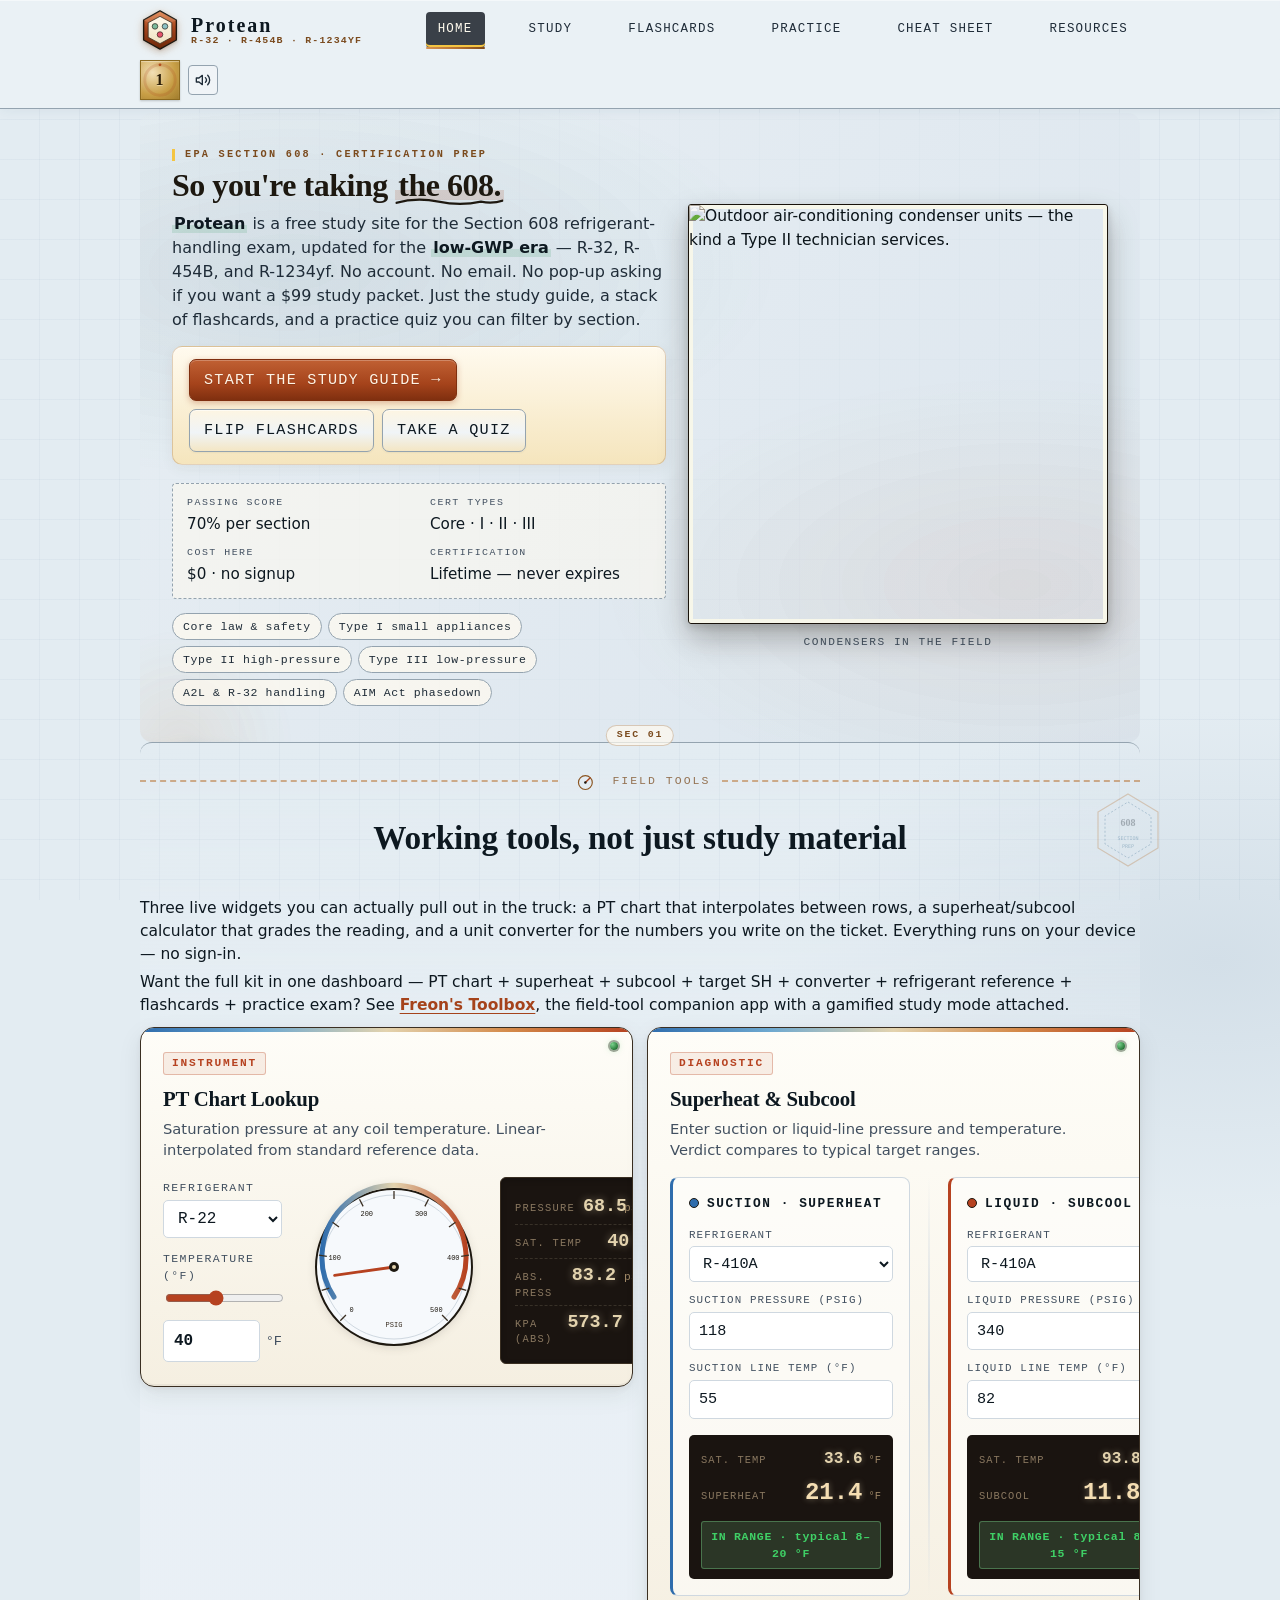
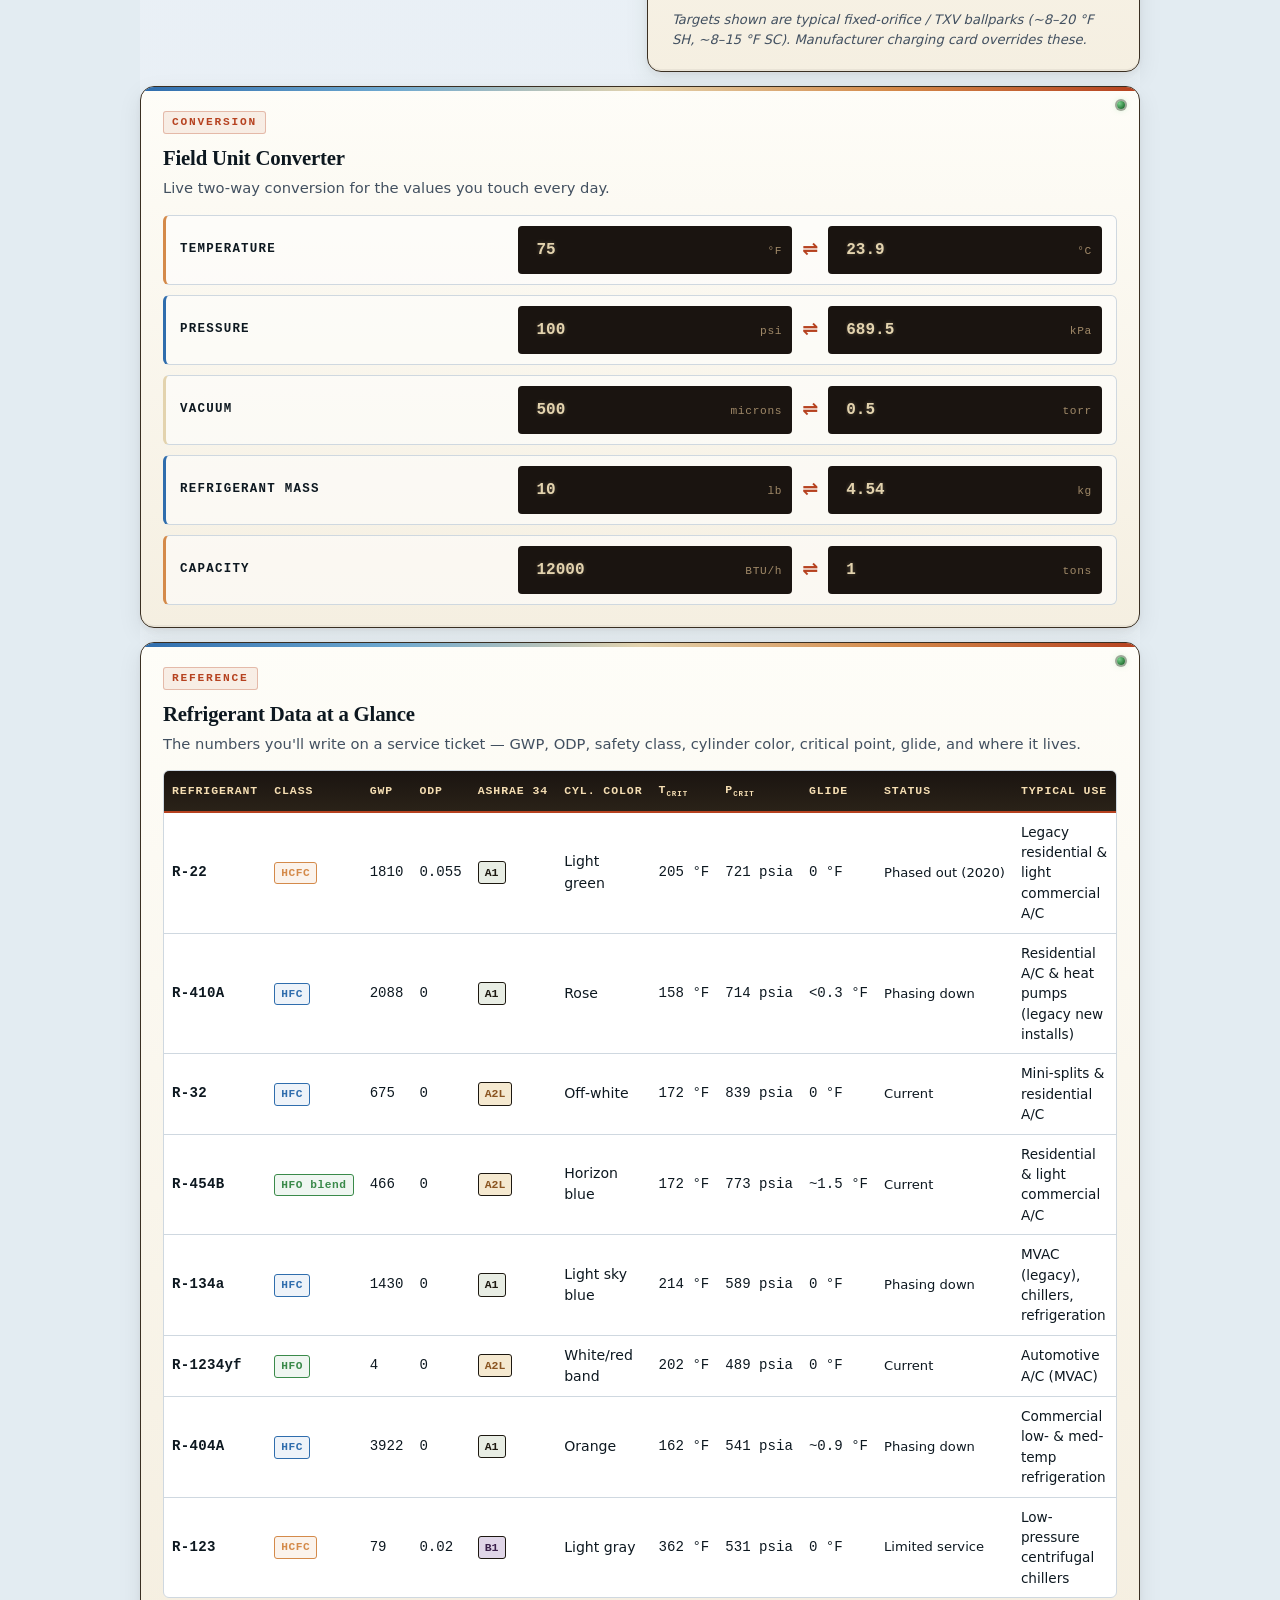
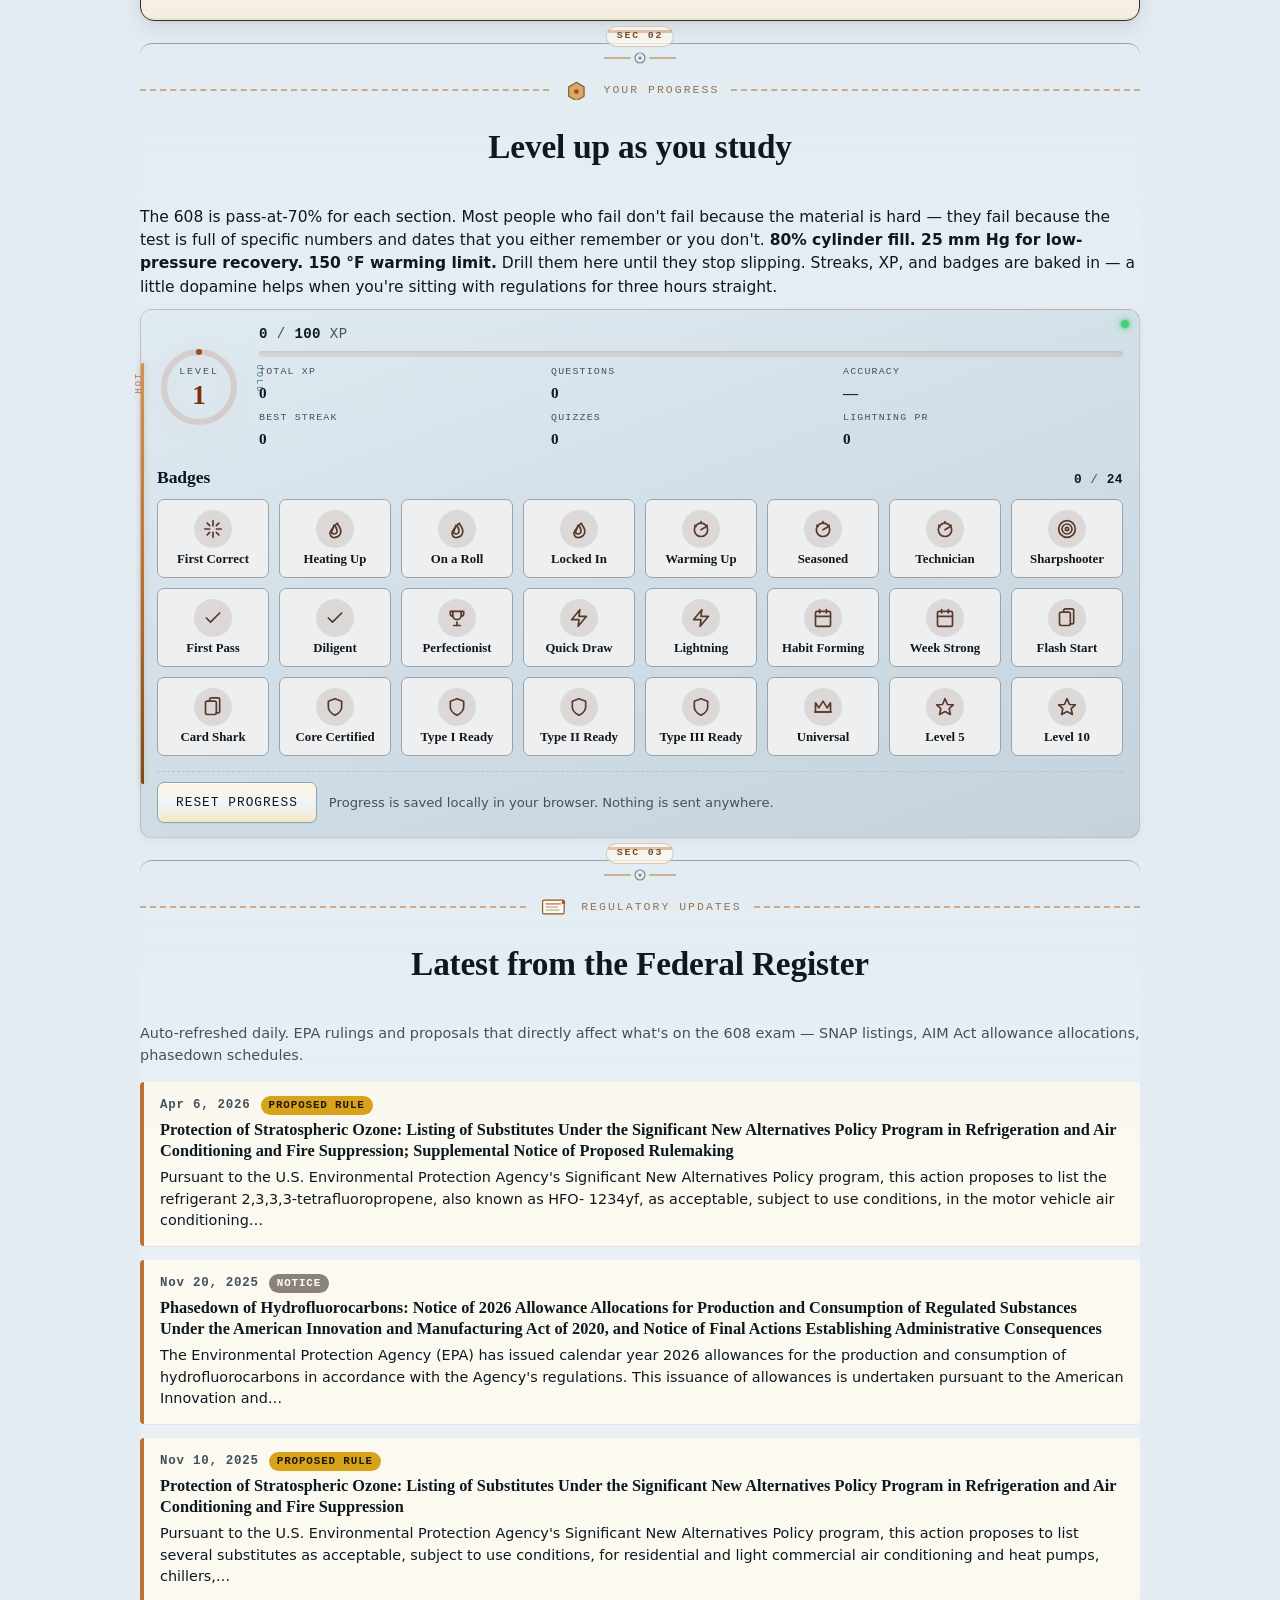
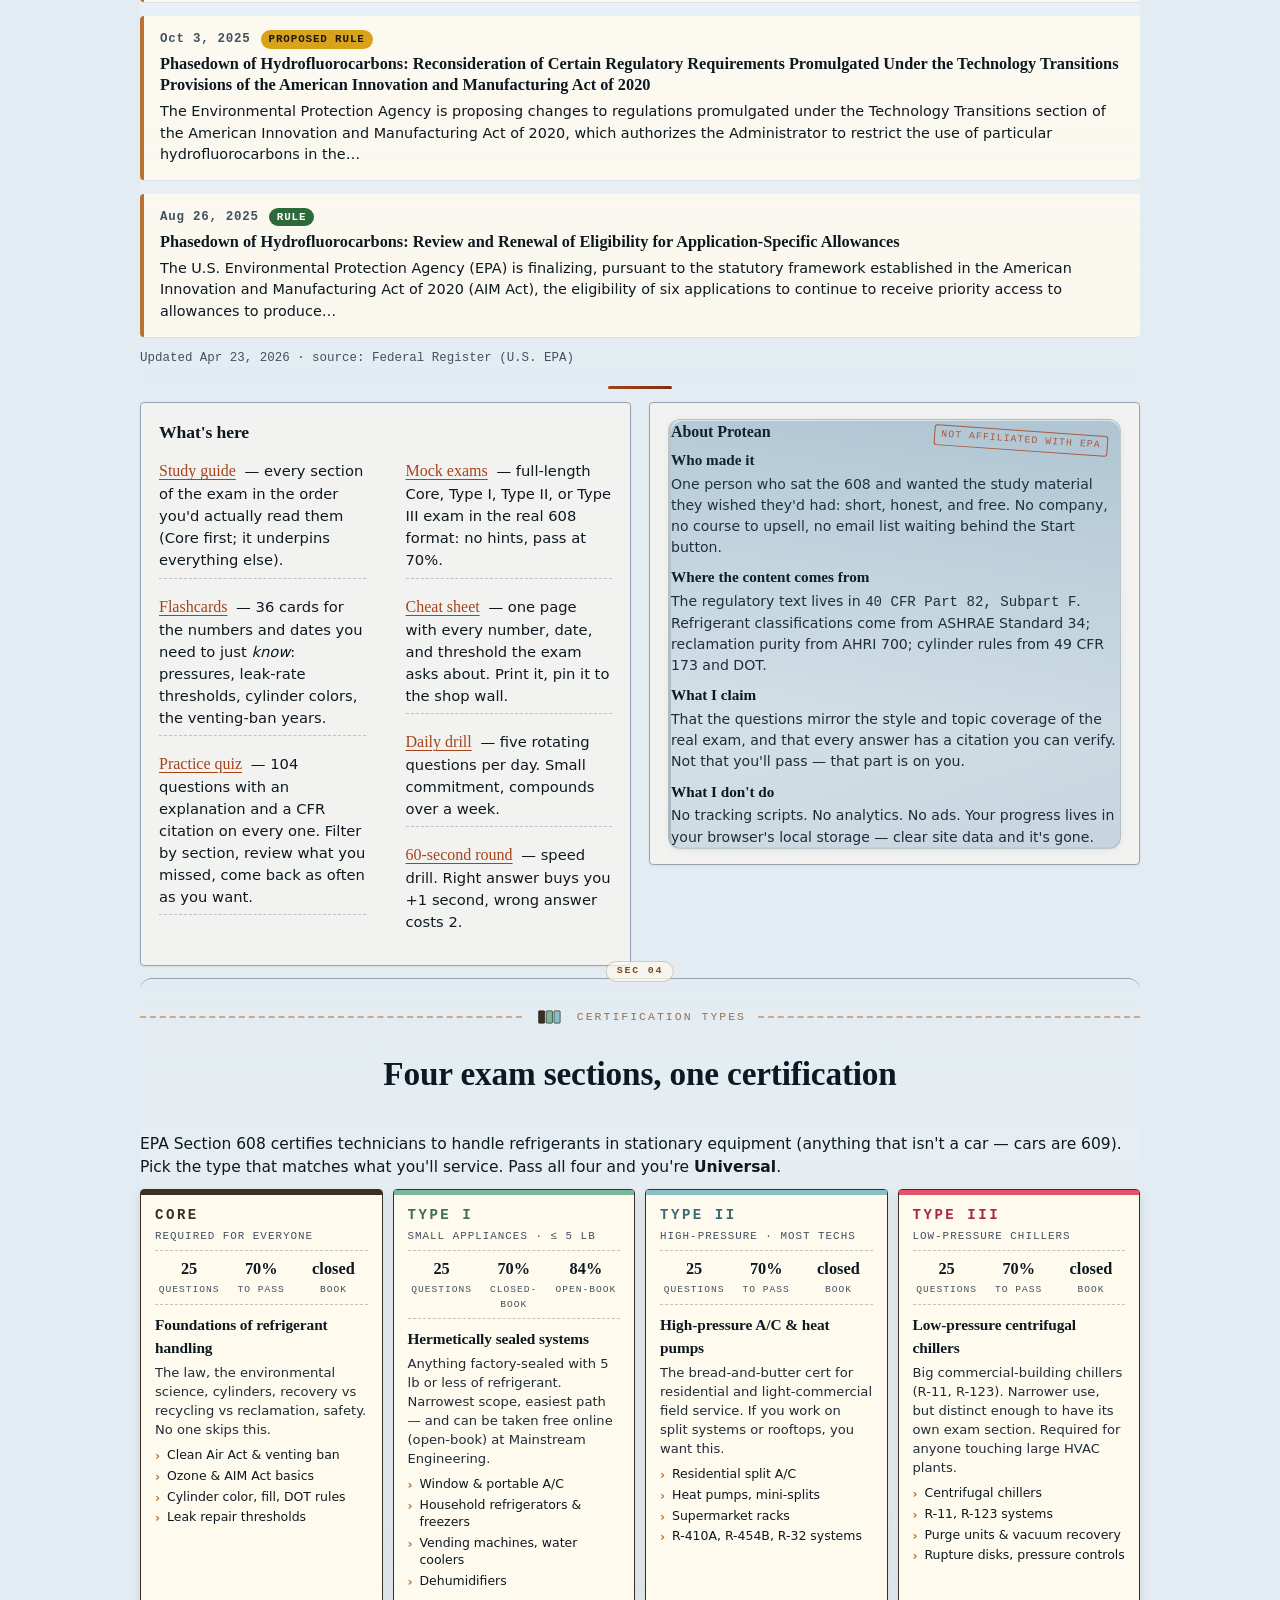
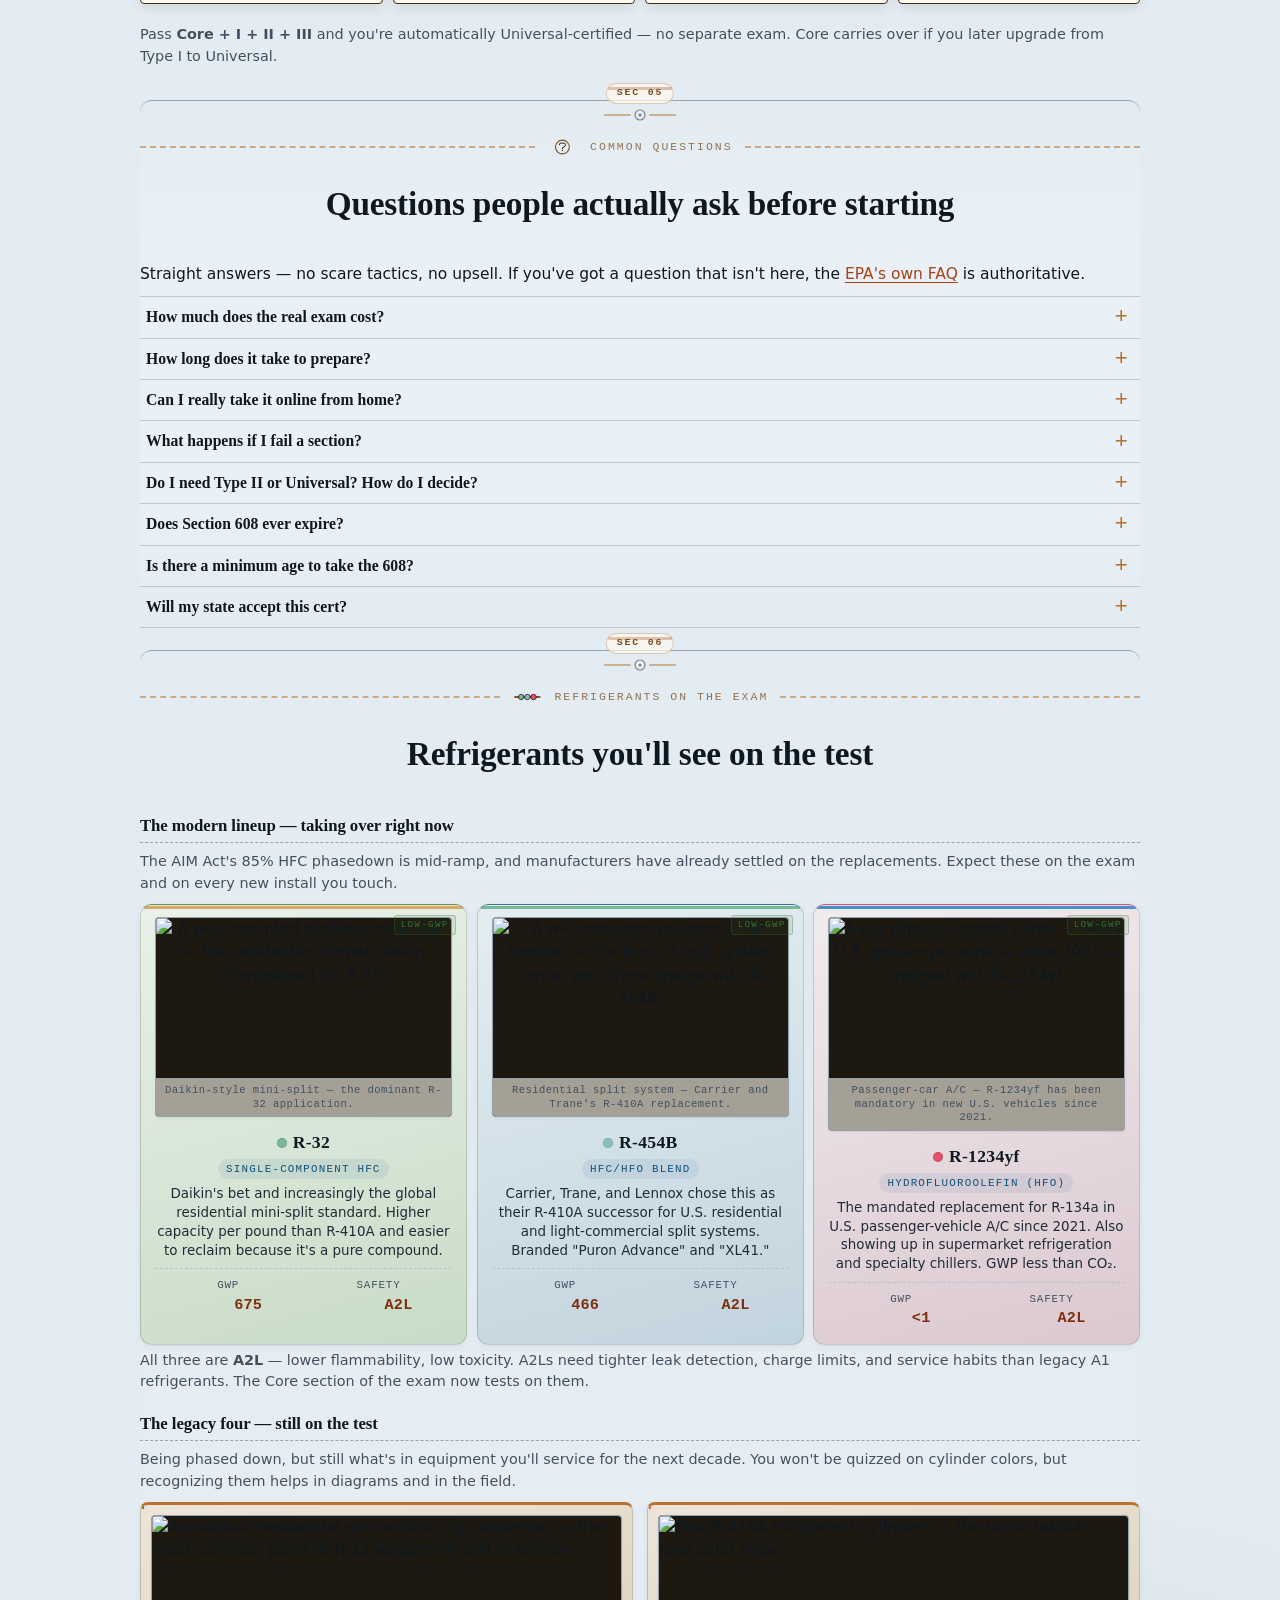
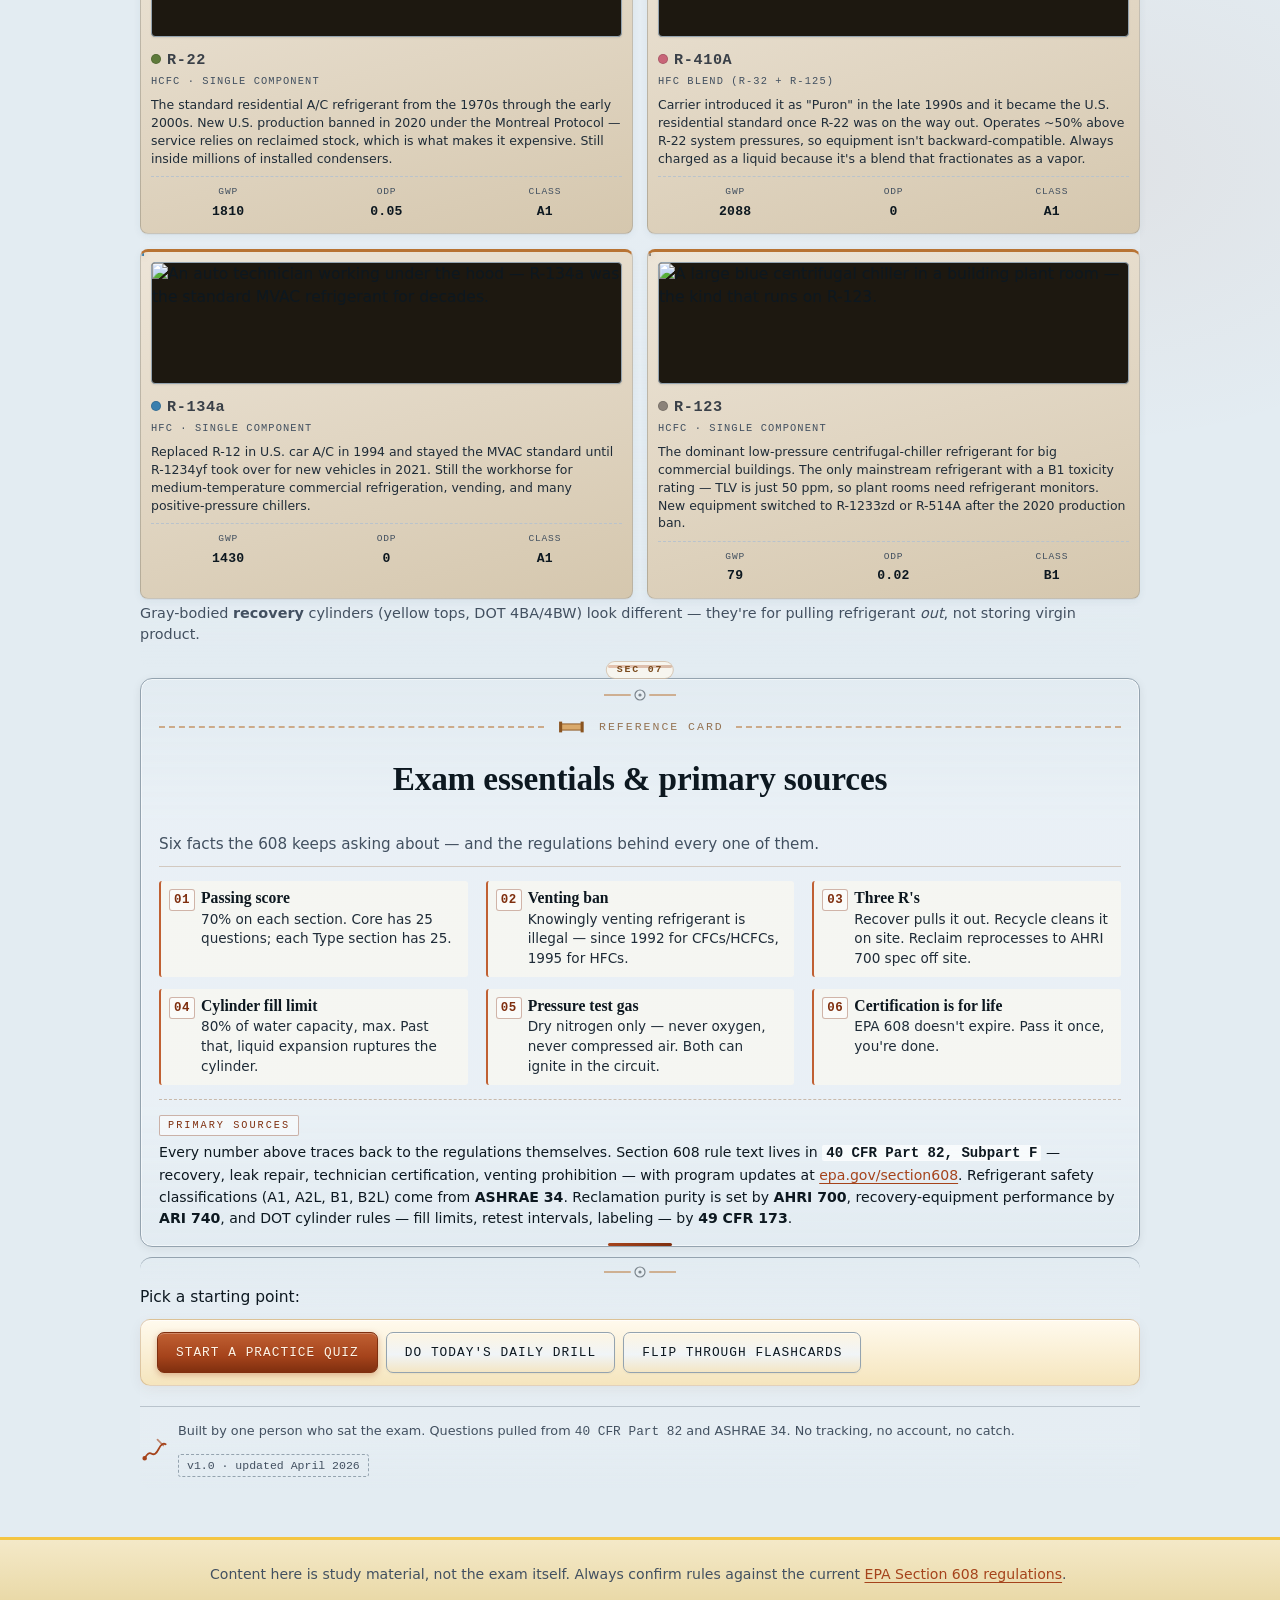
==== commit f612f227: "Expand legacy four refrigerant cards with class, body, and stats Each of the legacy cylinder-cards (" ====
--- a/index.html
+++ b/index.html
@@ -709,7 +709,13 @@
               loading="lazy" decoding="async">
           </figure>
           <div class="name"><span class="ref-dot r22"></span>R-22</div>
-          <div class="sub">HCFC · A/C legacy<br>Prod. banned 2020</div>
+          <div class="cyl-class">HCFC · single component</div>
+          <div class="cyl-body">The standard residential A/C refrigerant from the 1970s through the early 2000s. New U.S. production banned in 2020 under the Montreal Protocol — service relies on reclaimed stock, which is what makes it expensive. Still inside millions of installed condensers.</div>
+          <ul class="cyl-stats">
+            <li><span>GWP</span><b>1810</b></li>
+            <li><span>ODP</span><b>0.05</b></li>
+            <li><span>Class</span><b>A1</b></li>
+          </ul>
         </div>
 
         <div class="cylinder-card">
@@ -723,7 +729,13 @@
               loading="lazy" decoding="async">
           </figure>
           <div class="name"><span class="ref-dot r410a"></span>R-410A</div>
-          <div class="sub">HFC blend · A/C<br>Charge as liquid</div>
+          <div class="cyl-class">HFC blend (R-32 + R-125)</div>
+          <div class="cyl-body">Carrier introduced it as "Puron" in the late 1990s and it became the U.S. residential standard once R-22 was on the way out. Operates ~50% above R-22 system pressures, so equipment isn't backward-compatible. Always charged as a liquid because it's a blend that fractionates as a vapor.</div>
+          <ul class="cyl-stats">
+            <li><span>GWP</span><b>2088</b></li>
+            <li><span>ODP</span><b>0</b></li>
+            <li><span>Class</span><b>A1</b></li>
+          </ul>
         </div>
 
         <div class="cylinder-card">
@@ -737,7 +749,13 @@
               loading="lazy" decoding="async">
           </figure>
           <div class="name"><span class="ref-dot r134a"></span>R-134a</div>
-          <div class="sub">HFC · MVAC, chillers<br>Zero ODP</div>
+          <div class="cyl-class">HFC · single component</div>
+          <div class="cyl-body">Replaced R-12 in U.S. car A/C in 1994 and stayed the MVAC standard until R-1234yf took over for new vehicles in 2021. Still the workhorse for medium-temperature commercial refrigeration, vending, and many positive-pressure chillers.</div>
+          <ul class="cyl-stats">
+            <li><span>GWP</span><b>1430</b></li>
+            <li><span>ODP</span><b>0</b></li>
+            <li><span>Class</span><b>A1</b></li>
+          </ul>
         </div>
 
         <div class="cylinder-card">
@@ -751,7 +769,13 @@
               loading="lazy" decoding="async">
           </figure>
           <div class="name"><span class="ref-dot r123"></span>R-123</div>
-          <div class="sub">HCFC · low-press. chiller<br>Toxicity class B1</div>
+          <div class="cyl-class">HCFC · single component</div>
+          <div class="cyl-body">The dominant low-pressure centrifugal-chiller refrigerant for big commercial buildings. The only mainstream refrigerant with a B1 toxicity rating — TLV is just 50 ppm, so plant rooms need refrigerant monitors. New equipment switched to R-1233zd or R-514A after the 2020 production ban.</div>
+          <ul class="cyl-stats">
+            <li><span>GWP</span><b>79</b></li>
+            <li><span>ODP</span><b>0.02</b></li>
+            <li><span>Class</span><b>B1</b></li>
+          </ul>
         </div>
       </div>
       <p class="small muted">Gray-bodied <strong>recovery</strong> cylinders (yellow tops, DOT 4BA/4BW) look different — they're for pulling refrigerant <em>out</em>, not storing virgin product.</p>
--- a/styles.css
+++ b/styles.css
@@ -5451,3 +5451,60 @@
 /* Cards now lead with a photo, so tighten content padding. */
 .cylinder-card { padding: 10px 10px 12px; }
 .modern-card { padding: 12px 14px 14px; }
+
+/* === Expanded legacy-four content: class label, body paragraph, stats === */
+/* Mirror the modern-card .mc-* pattern, but tighter so it fits the 4-up grid. */
+.cylinder-card { text-align: left; }
+.cylinder-card .name { text-align: left; }
+.cylinder-card .cyl-class {
+  font-family: var(--mono);
+  font-size: 0.65rem;
+  letter-spacing: 1.1px;
+  text-transform: uppercase;
+  color: var(--muted);
+  margin-top: 2px;
+}
+.cylinder-card .cyl-body {
+  margin-top: 7px;
+  font-size: 0.78rem;
+  color: var(--ink-soft, #3a342b);
+  line-height: 1.42;
+}
+.cylinder-card .cyl-stats {
+  list-style: none;
+  display: grid;
+  grid-template-columns: repeat(3, 1fr);
+  gap: 4px;
+  margin: 9px 0 0;
+  padding: 8px 0 0;
+  border-top: 1px dashed var(--rule-2, var(--rule));
+  font-family: var(--mono);
+}
+.cylinder-card .cyl-stats li {
+  display: flex;
+  flex-direction: column;
+  align-items: center;
+  gap: 2px;
+  text-align: center;
+}
+.cylinder-card .cyl-stats li span {
+  font-size: 0.6rem;
+  letter-spacing: 0.8px;
+  text-transform: uppercase;
+  color: var(--muted);
+}
+.cylinder-card .cyl-stats li b {
+  font-size: 0.82rem;
+  font-weight: 700;
+  color: var(--ink);
+  letter-spacing: 0.02em;
+}
+
+/* The expanded cards need more room to breathe. Switch from 4-up to 2x2 at most
+   viewports; keep 4-up only when the page is genuinely wide. */
+@media (min-width: 720px) and (max-width: 1399px) {
+  .refrigerant-lineup {
+    grid-template-columns: repeat(2, 1fr);
+    gap: 14px;
+  }
+}
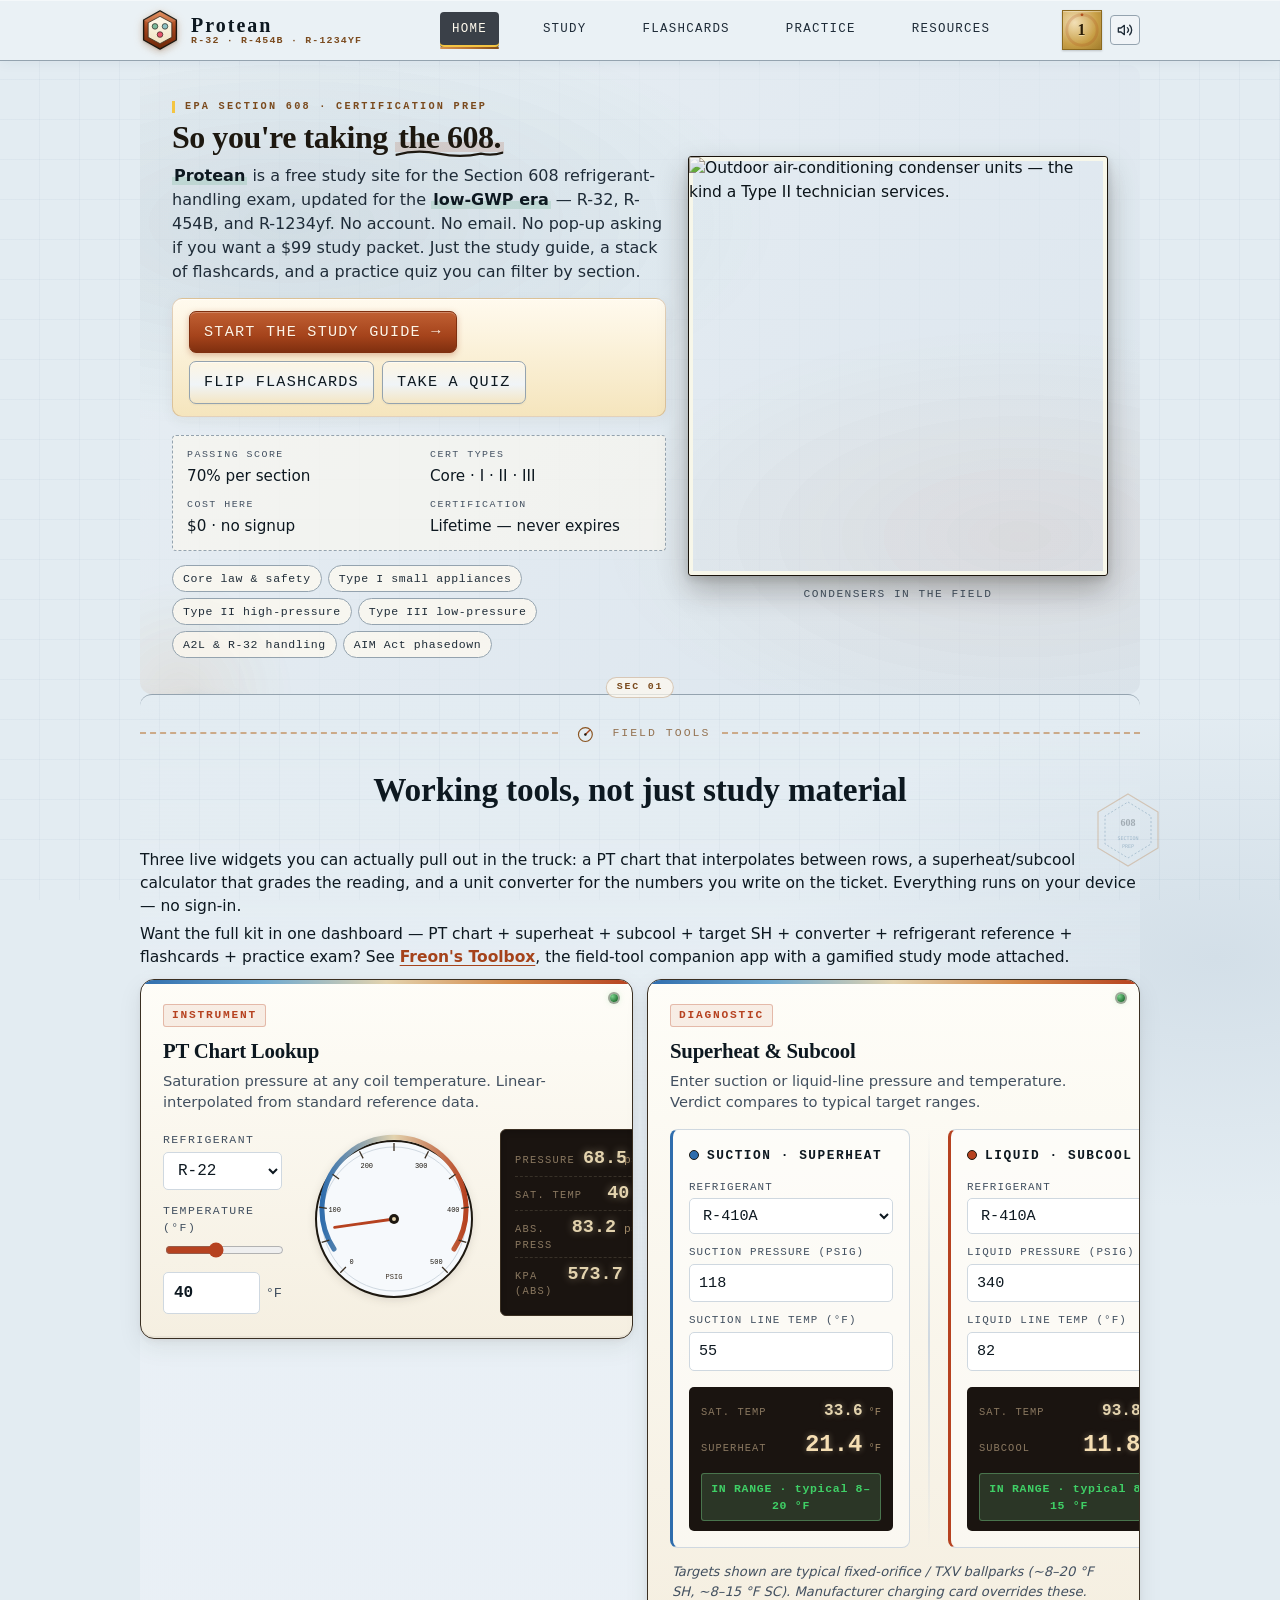
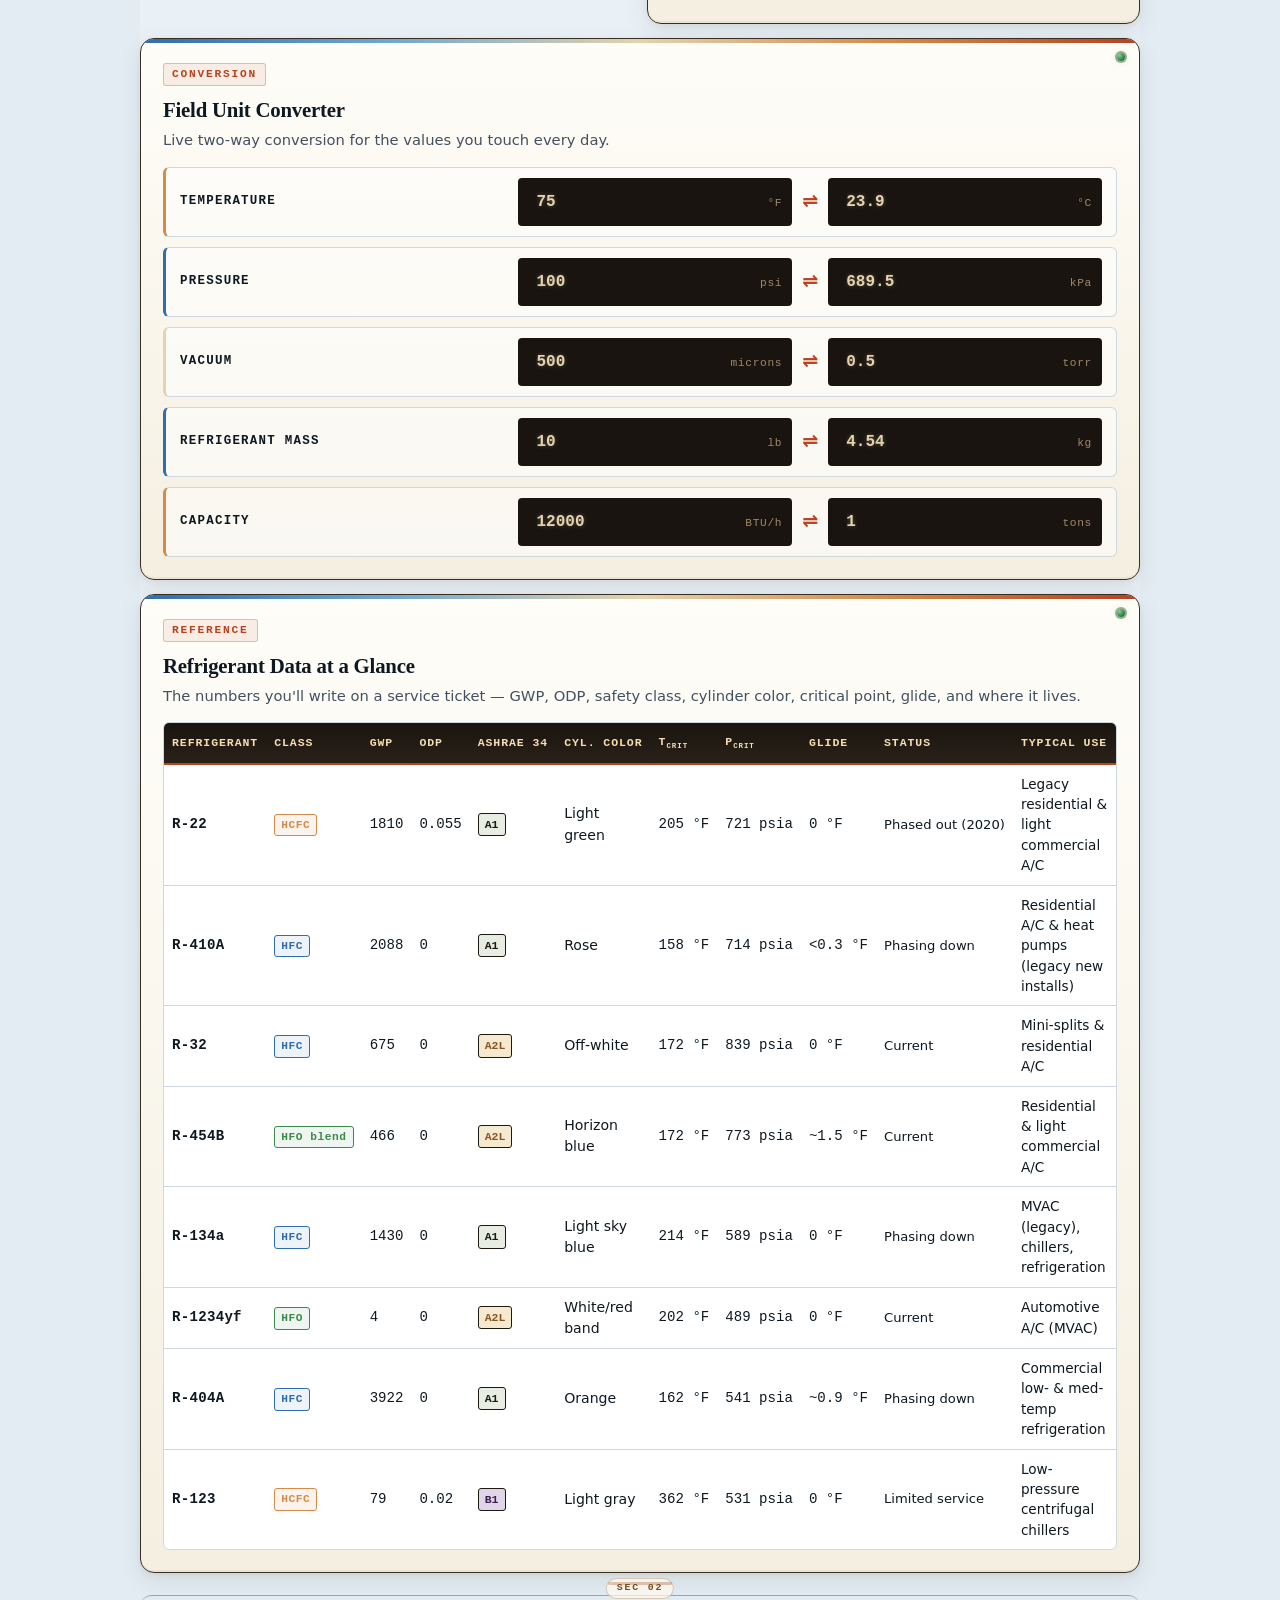
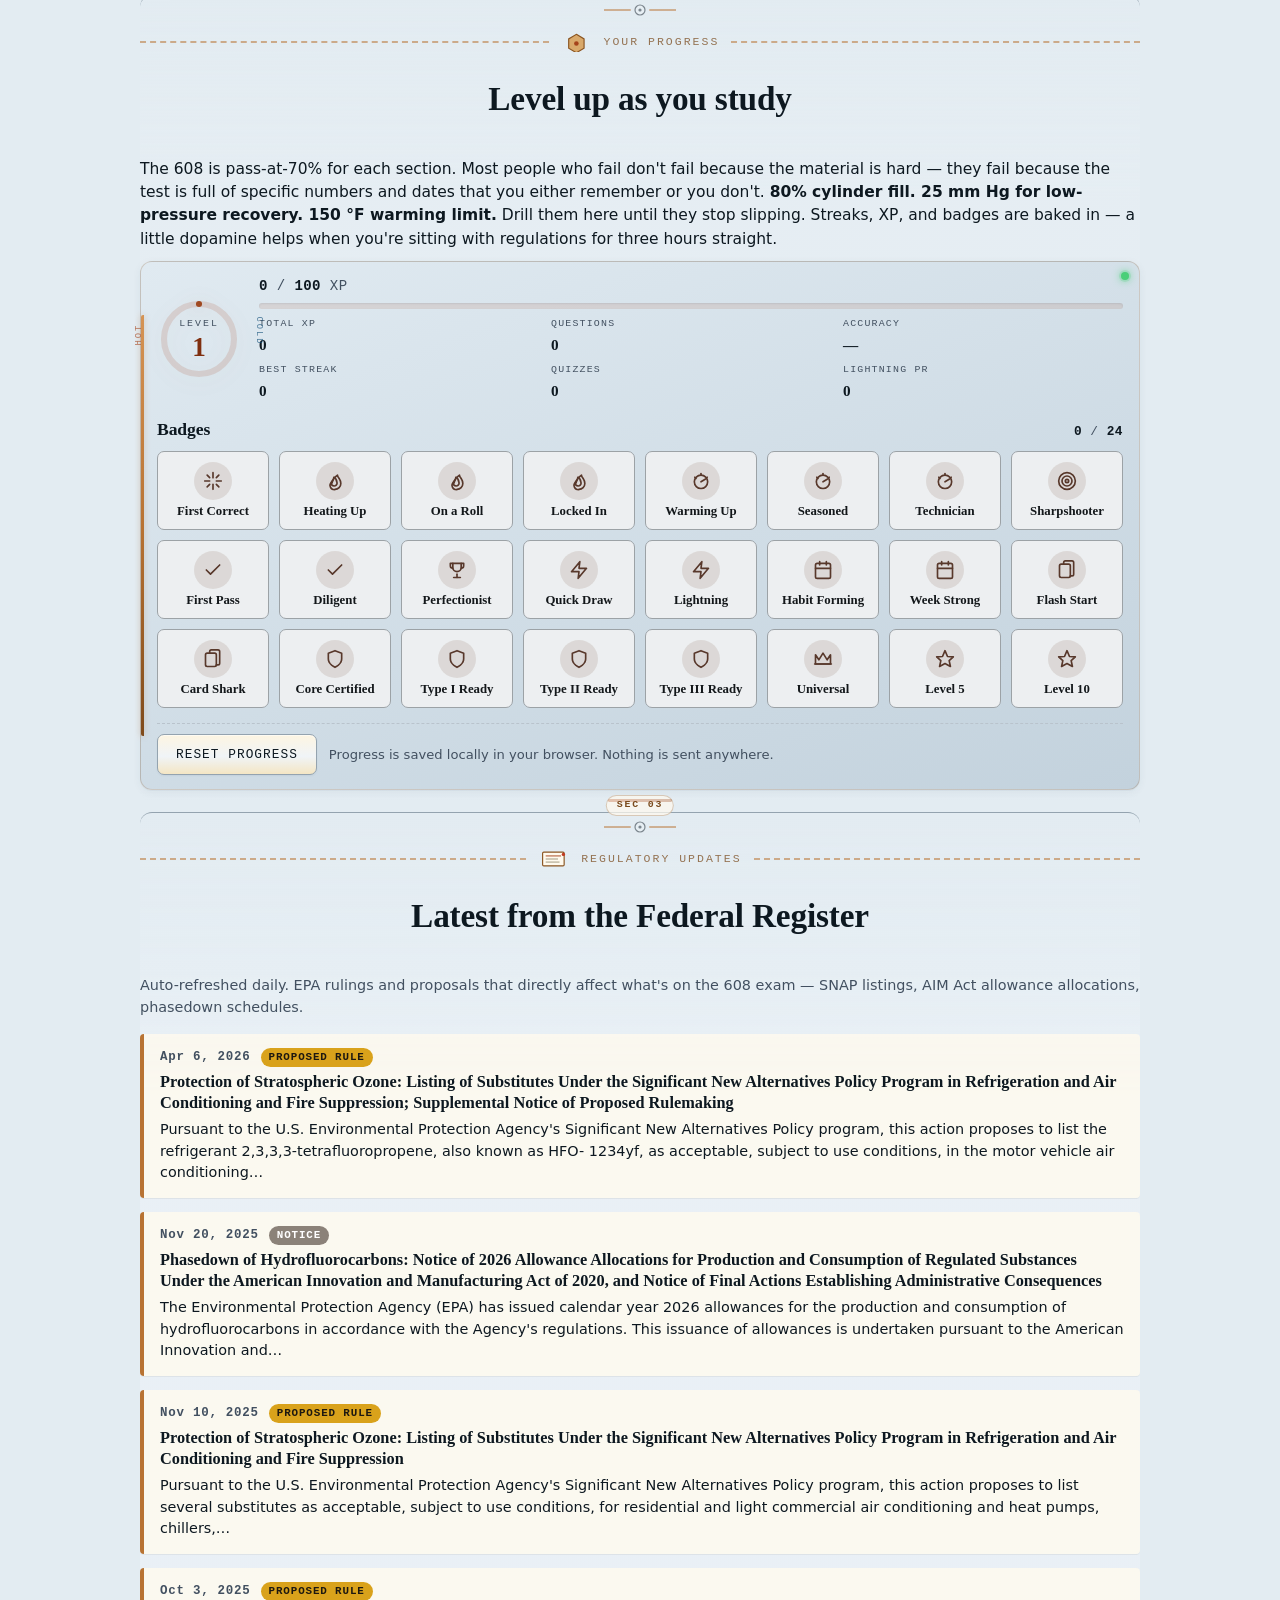
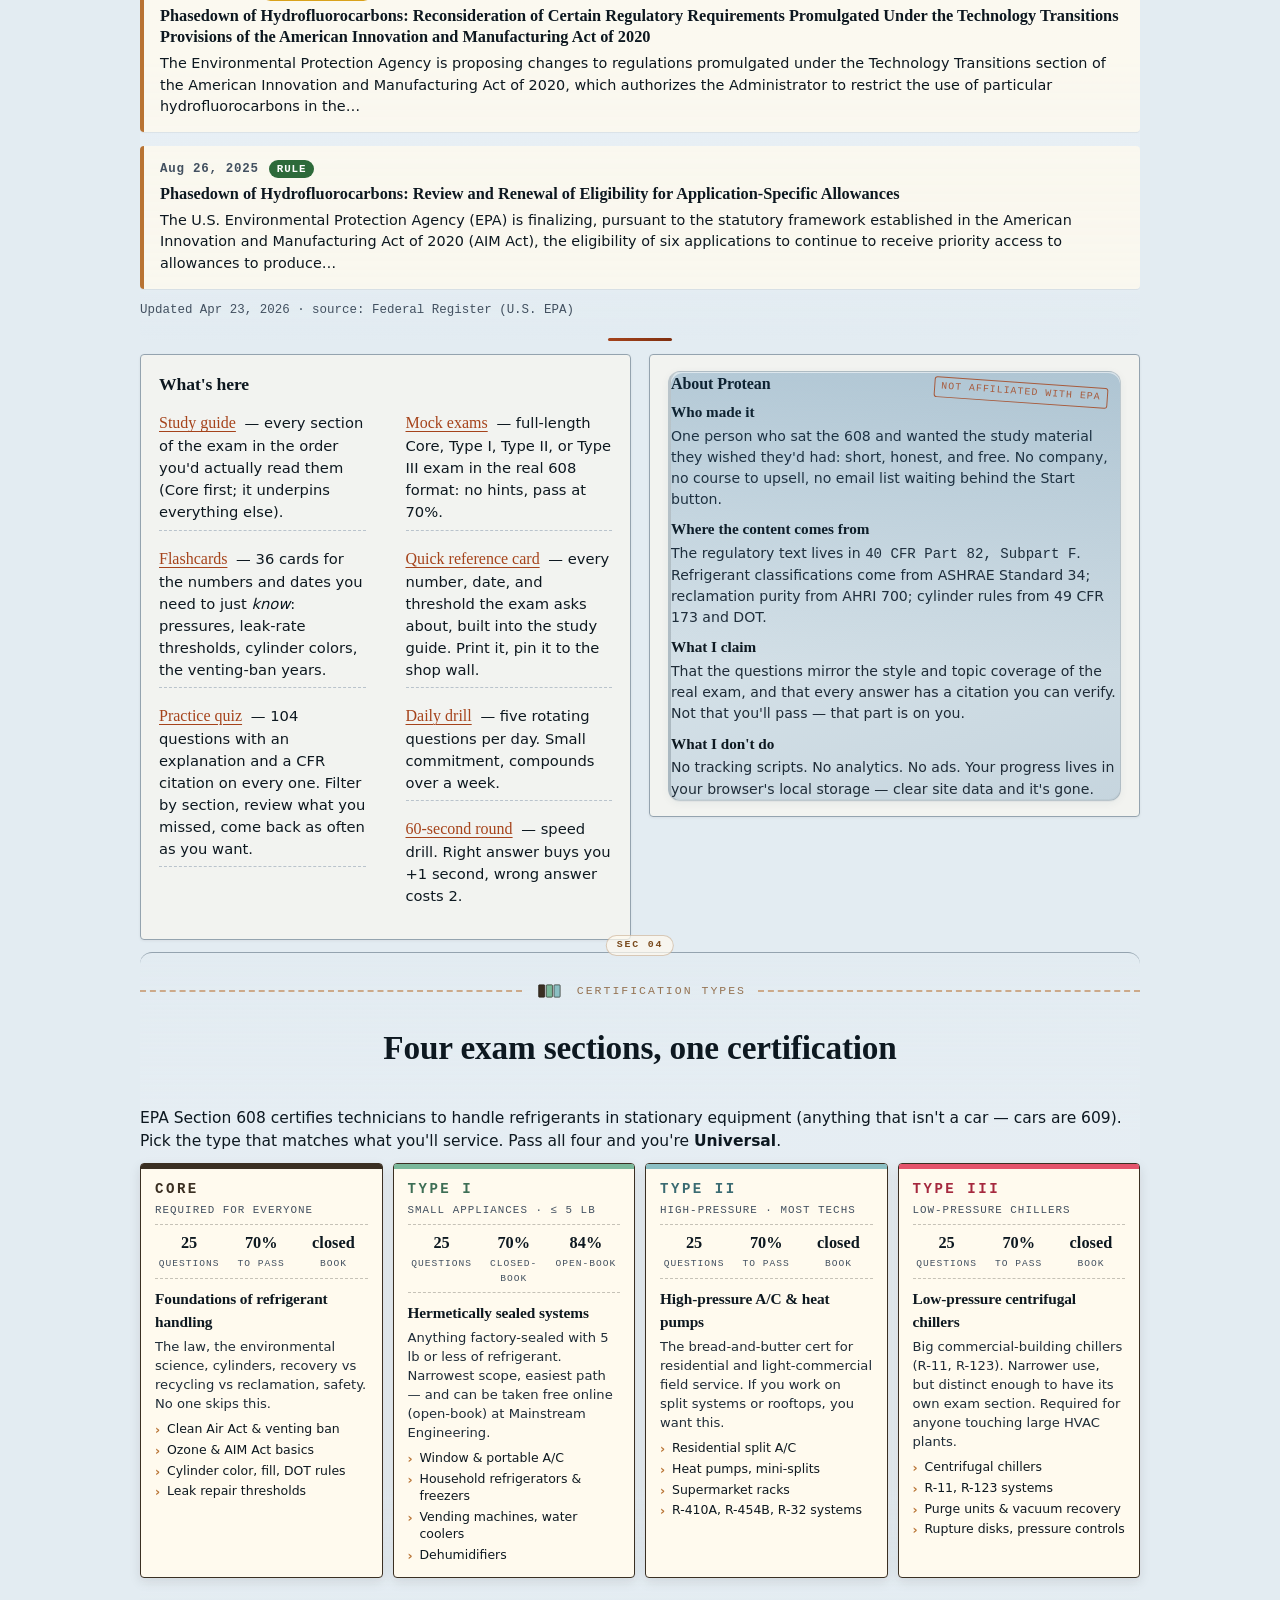
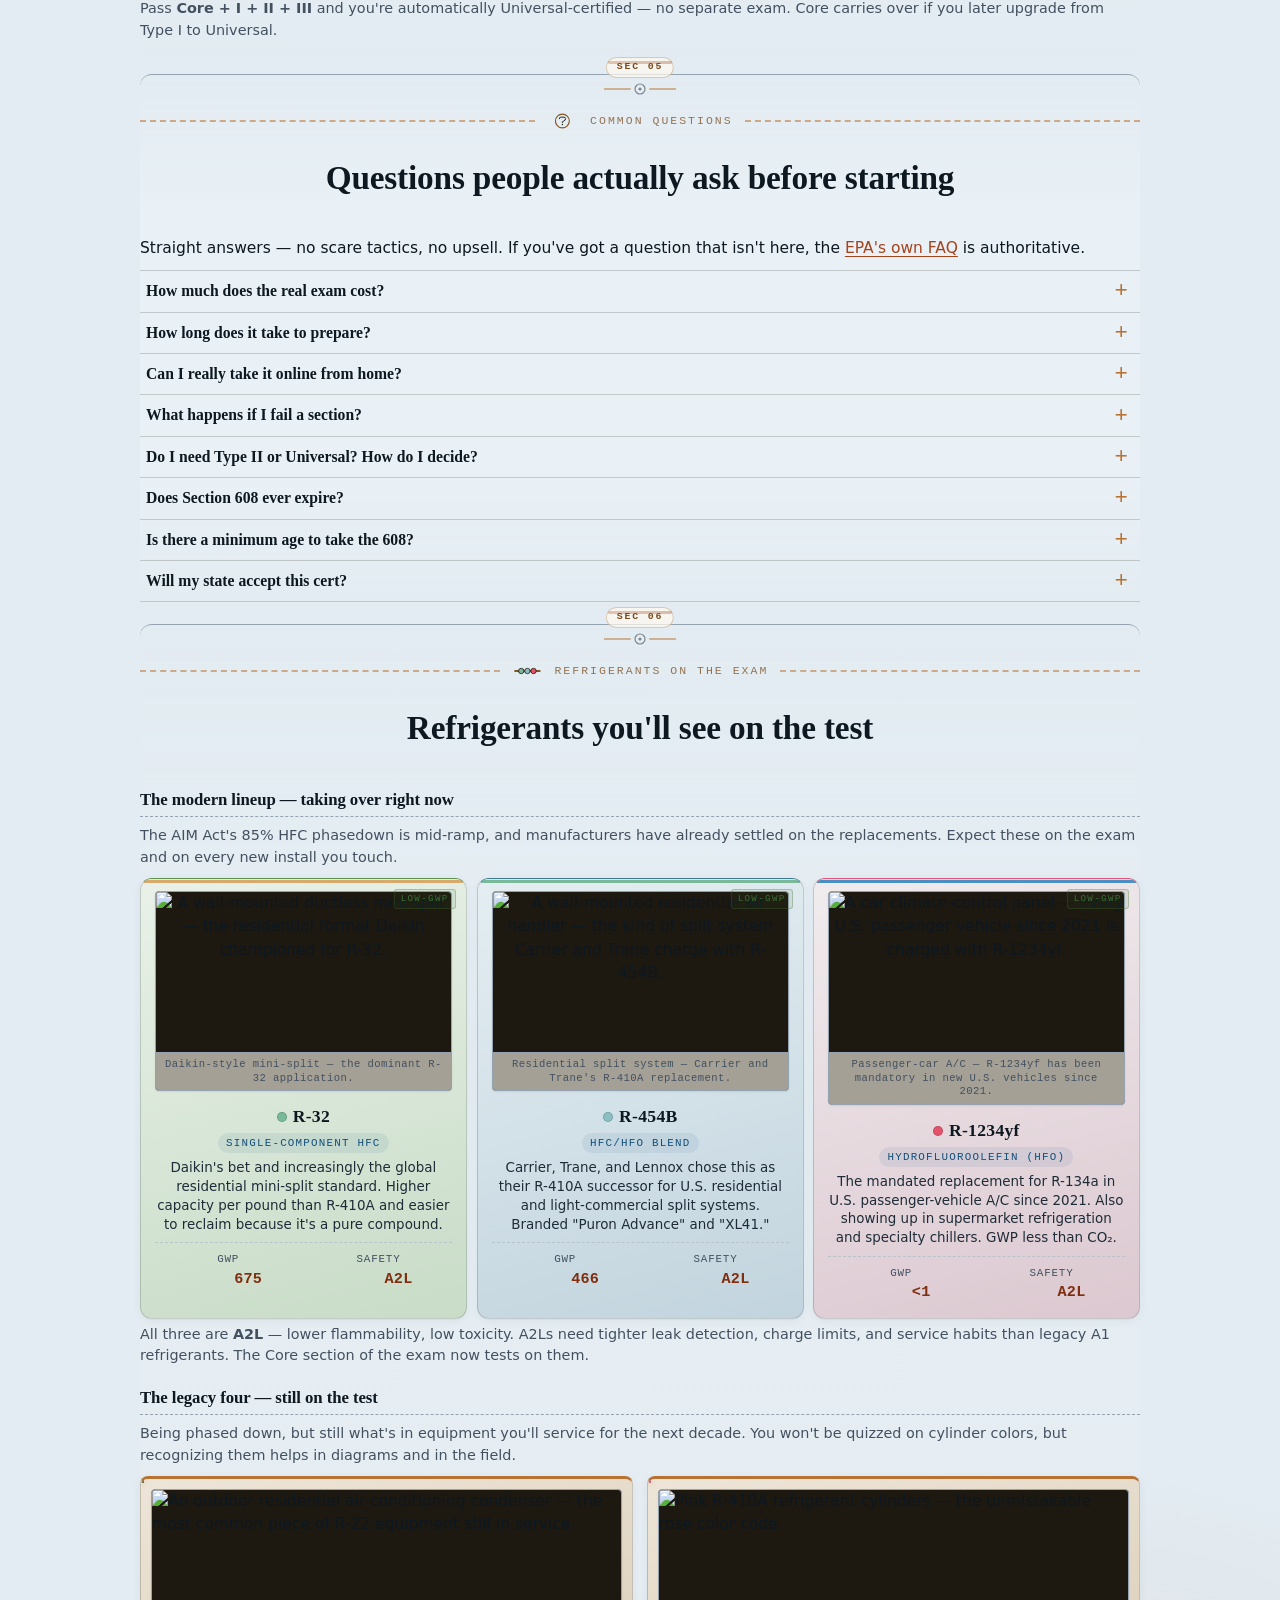
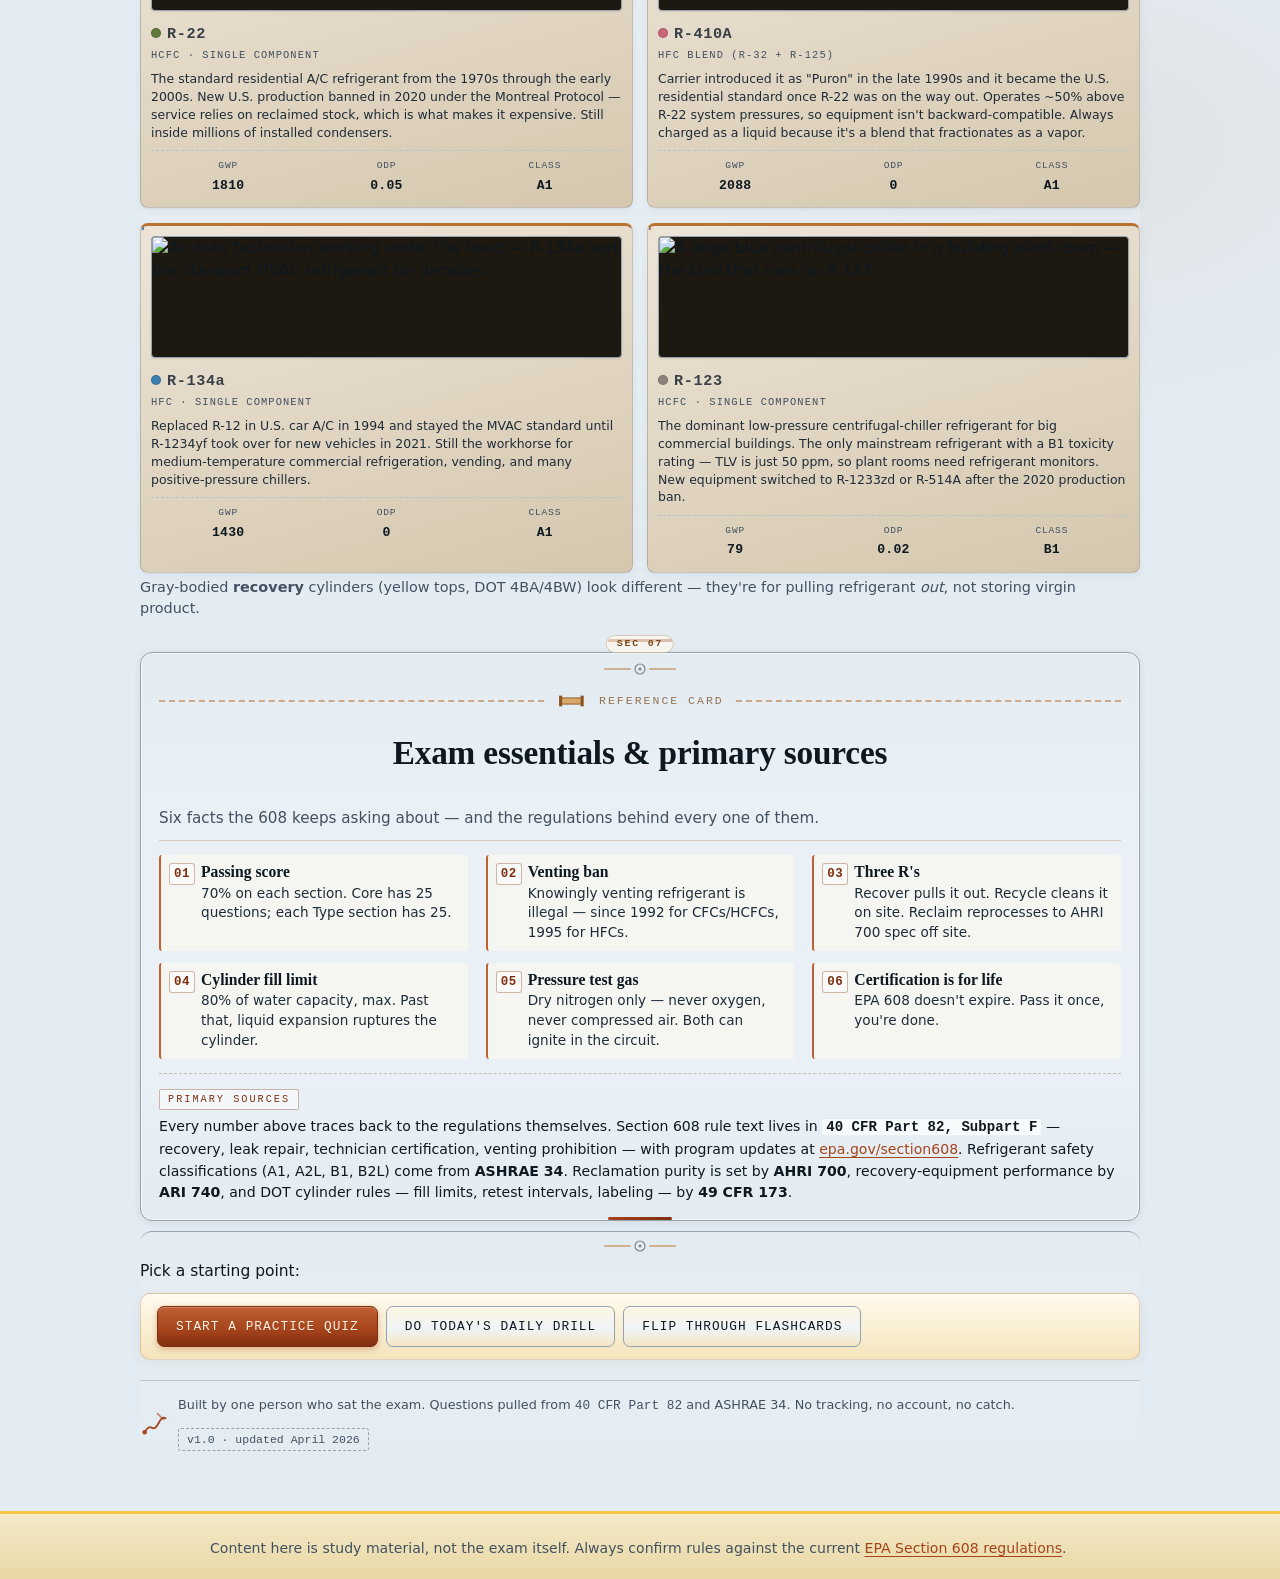
==== commit 45f9dc78: "Combine cheat sheet into study guide as Quick reference card The cheat sheet and study guide had hea" ====
--- a/index.html
+++ b/index.html
@@ -230,7 +230,6 @@
         <a href="study.html">Study</a>
         <a href="flashcards.html">Flashcards</a>
         <a href="practice.html">Practice</a>
-        <a href="cheatsheet.html">Cheat Sheet</a>
         <a href="resources.html">Resources</a>
       </nav>
       <div id="stats-bar"></div>
@@ -400,8 +399,8 @@
             full-length Core, Type I, Type II, or Type III exam in the real 608 format: no hints, pass at 70%.
           </li>
           <li>
-            <span class="item-title"><a href="cheatsheet.html">Cheat sheet</a></span> —
-            one page with every number, date, and threshold the exam asks about. Print it, pin it to the shop wall.
+            <span class="item-title"><a href="study.html#quick-ref">Quick reference card</a></span> —
+            every number, date, and threshold the exam asks about, built into the study guide. Print it, pin it to the shop wall.
           </li>
           <li>
             <span class="item-title"><a href="practice.html?mode=daily">Daily drill</a></span> —
@@ -567,7 +566,7 @@
         <details class="faq-item">
           <summary>How long does it take to prepare?</summary>
           <div class="faq-answer">
-            <p>Most people pass with <strong>10–20 hours of focused study</strong> spread over one or two weeks. If you already work in the trade, less. If you're brand new to refrigeration, plan closer to 25 hours. The test rewards memorizing specific numbers (80% fill, 500 µ, 25 mm Hg, etc.) more than deep reasoning, so flashcards and the <a href="cheatsheet.html">cheat sheet</a> pull a lot of weight.</p>
+            <p>Most people pass with <strong>10–20 hours of focused study</strong> spread over one or two weeks. If you already work in the trade, less. If you're brand new to refrigeration, plan closer to 25 hours. The test rewards memorizing specific numbers (80% fill, 500 µ, 25 mm Hg, etc.) more than deep reasoning, so flashcards and the <a href="study.html#quick-ref">quick reference card</a> pull a lot of weight.</p>
           </div>
         </details>
 
--- a/styles.css
+++ b/styles.css
@@ -4903,22 +4903,23 @@
   font-size: clamp(1.8rem, 3.5vw, 2.6rem);
 }
 
-.cheatsheet .cheat-grid {
+.cheat-grid {
   display: grid;
   grid-template-columns: 1fr;
   gap: 16px;
   margin-top: 18px;
 }
 @media (min-width: 720px) {
-  .cheatsheet .cheat-grid {
-    grid-template-columns: 1fr 1fr;
+  .cheat-grid {
+    grid-template-columns: minmax(0, 1fr) minmax(0, 1fr);
   }
 }
 @media (min-width: 1100px) {
-  .cheatsheet .cheat-grid {
-    grid-template-columns: 1fr 1fr 1fr;
+  .cheat-grid {
+    grid-template-columns: minmax(0, 1fr) minmax(0, 1fr) minmax(0, 1fr);
   }
 }
+.cheat-card { min-width: 0; }
 
 .cheat-card {
   background: linear-gradient(180deg, #fffaee 0%, #f7edd3 100%);
@@ -4949,6 +4950,22 @@
 }
 .cheat-card table.data.compact td.num,
 .cheat-card table.data.compact th.num {
+  font-family: var(--mono);
+  font-weight: 700;
+  white-space: nowrap;
+  color: var(--steel);
+}
+/* Inside cheat-cards, allow the first column to wrap so long labels
+   ("Type I small appliance (system-dependent)") don't overflow the card. */
+.cheat-card table.data tbody td:first-child {
+  white-space: normal;
+  font-family: inherit;
+  font-weight: 400;
+  color: inherit;
+}
+/* But the .num cells in the first column (Key numbers card) keep their
+   monospace look. */
+.cheat-card table.data tbody td:first-child.num {
   font-family: var(--mono);
   font-weight: 700;
   white-space: nowrap;
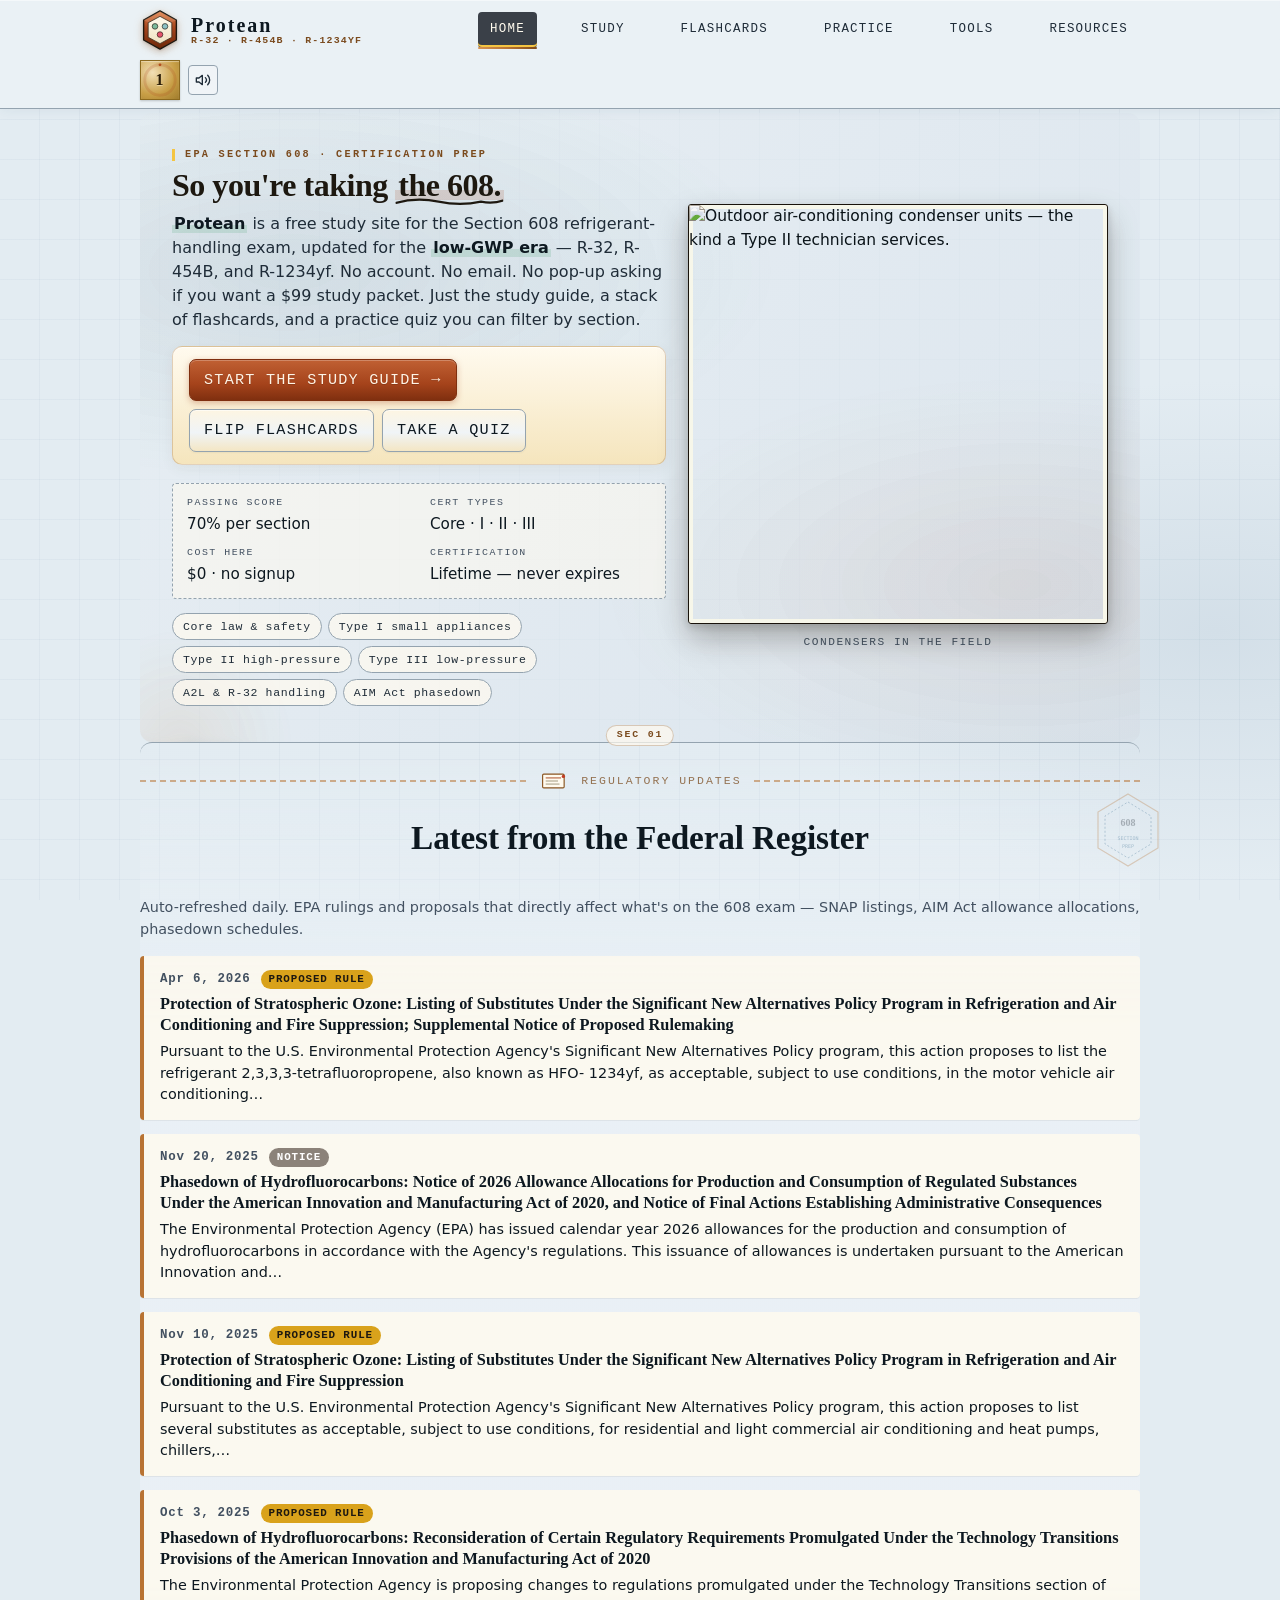
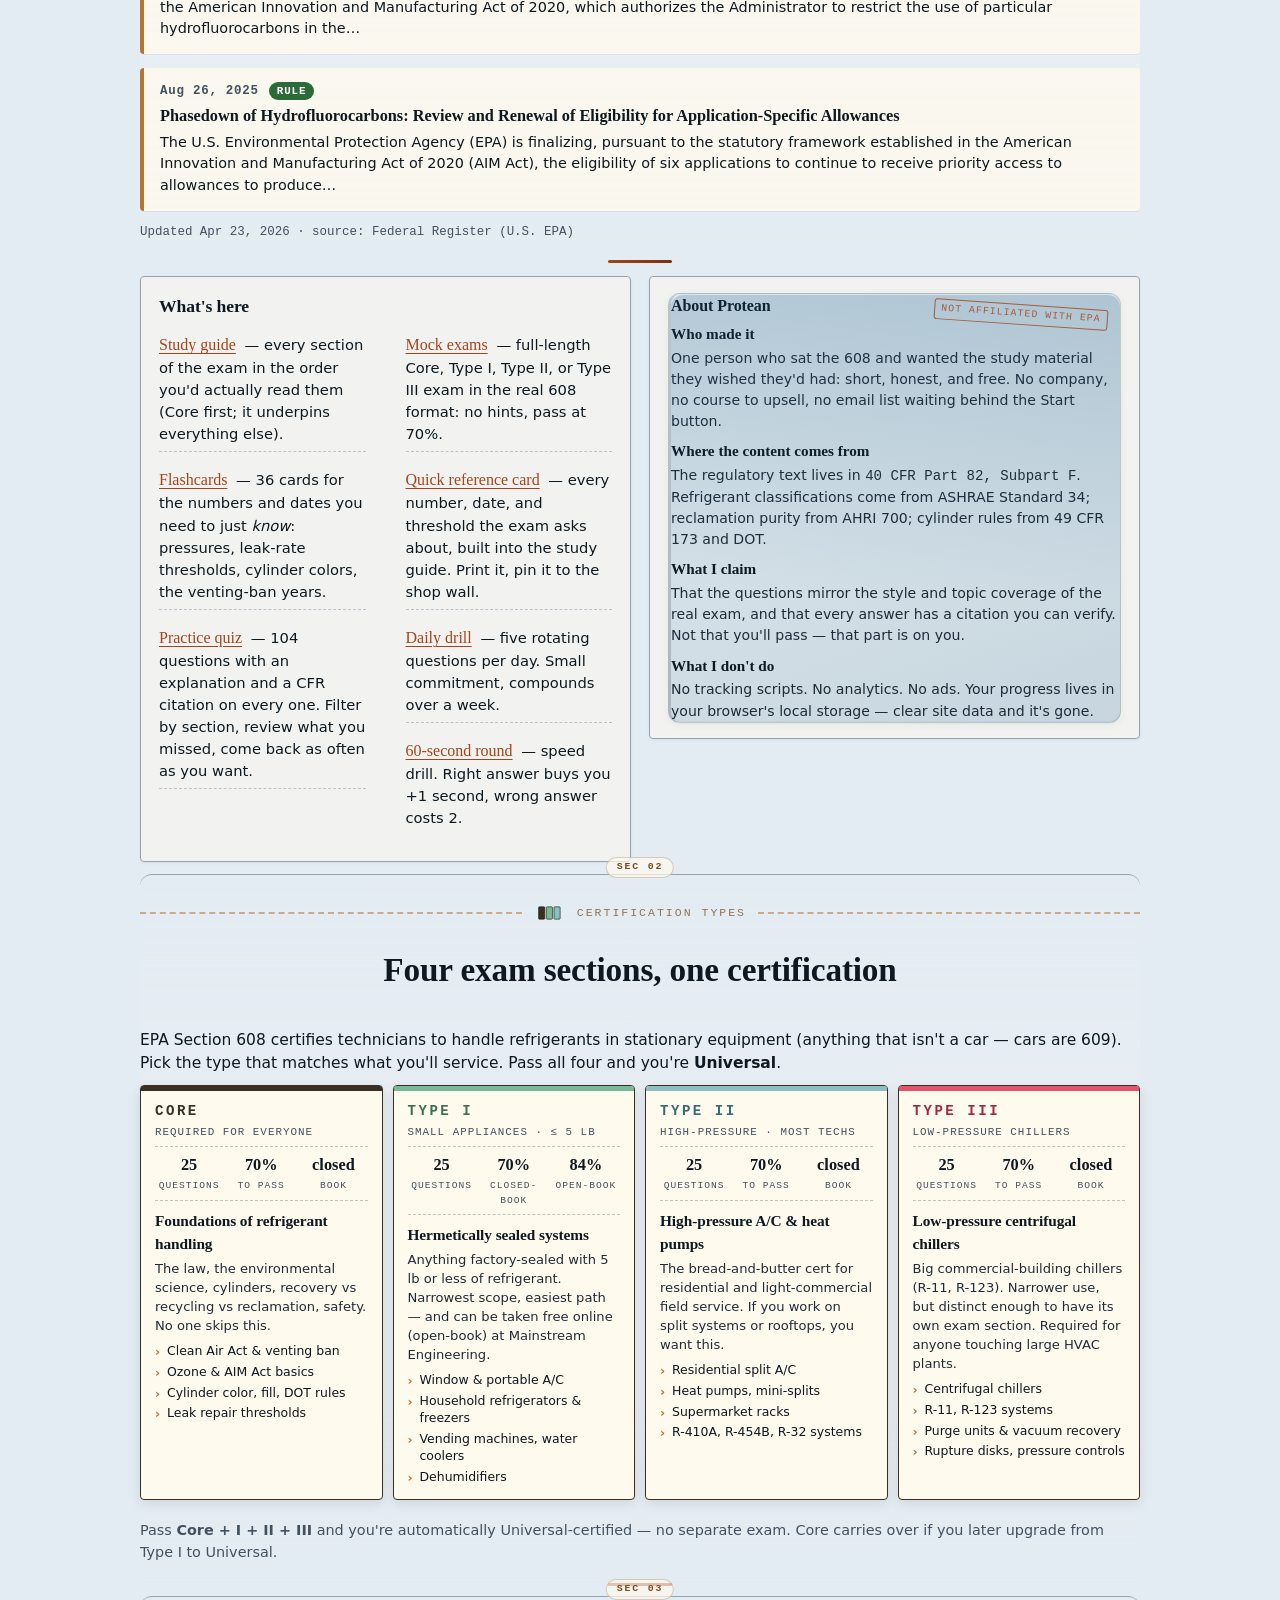
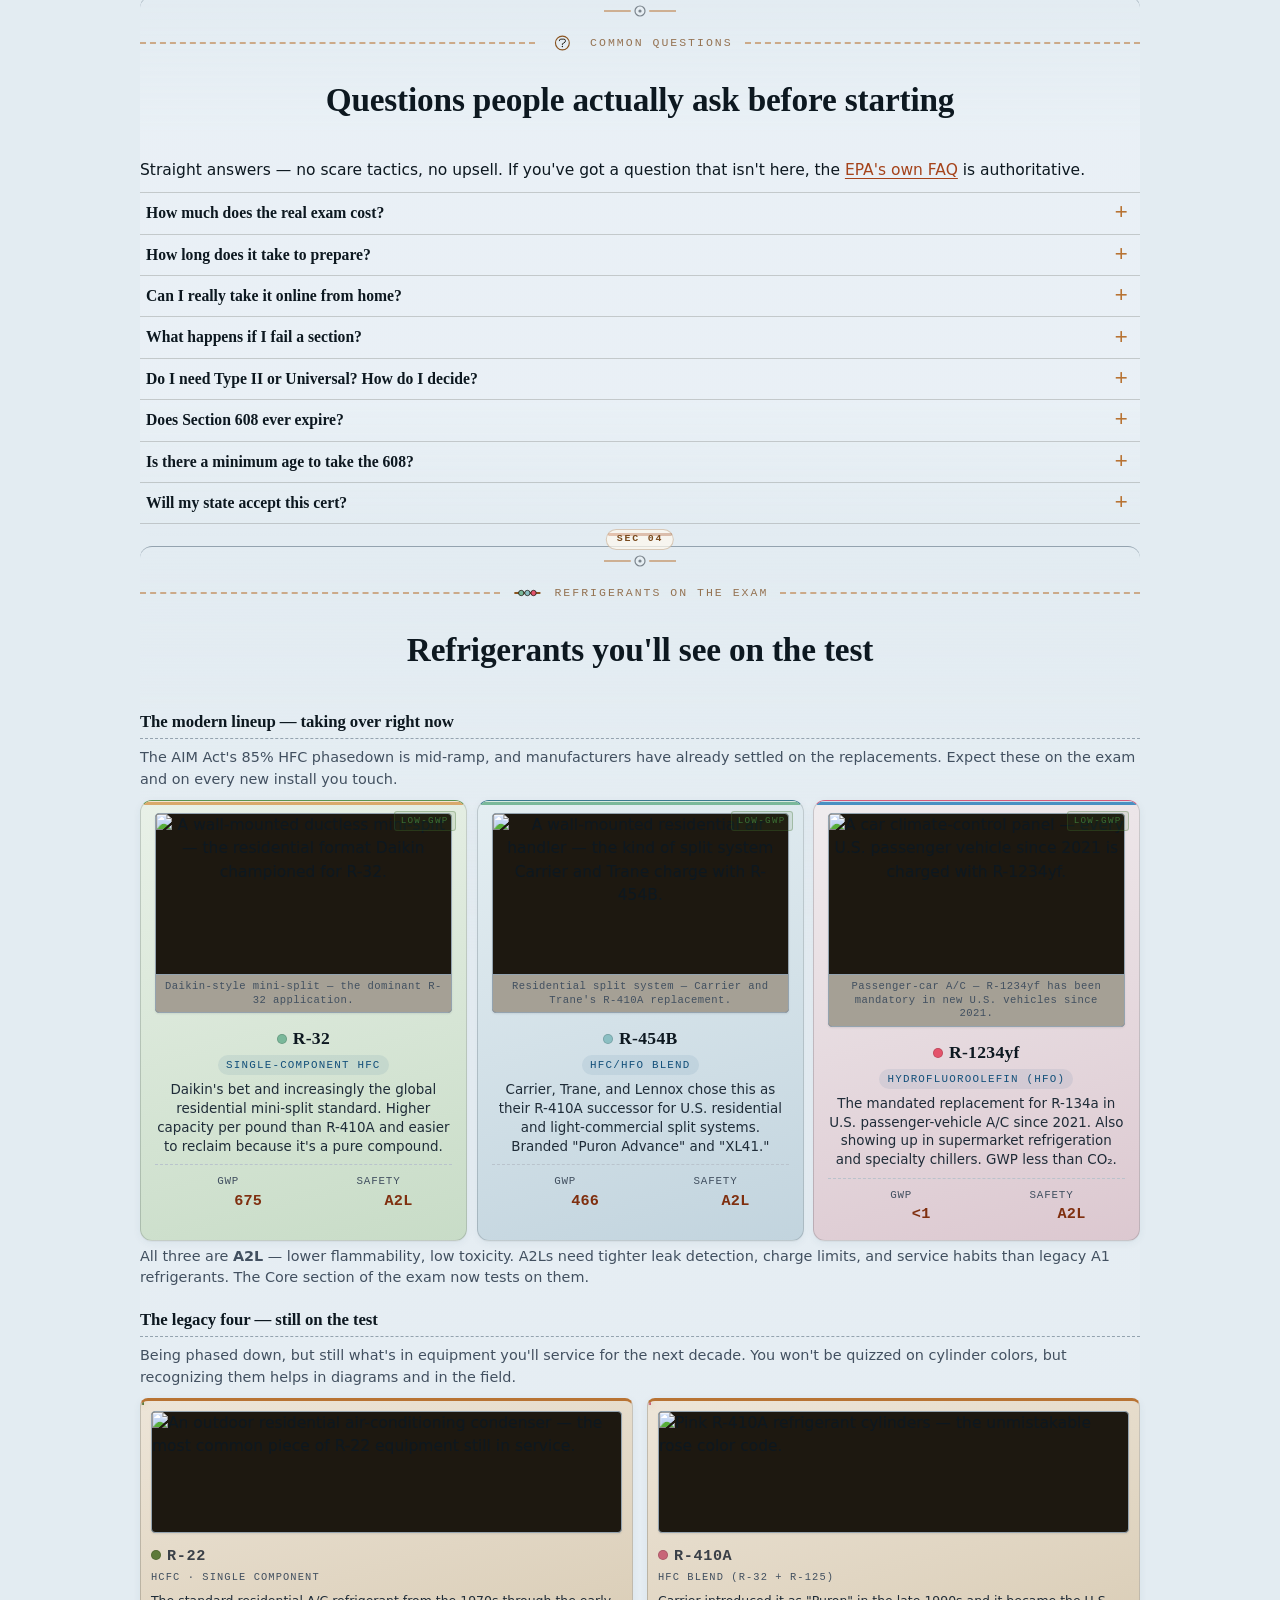
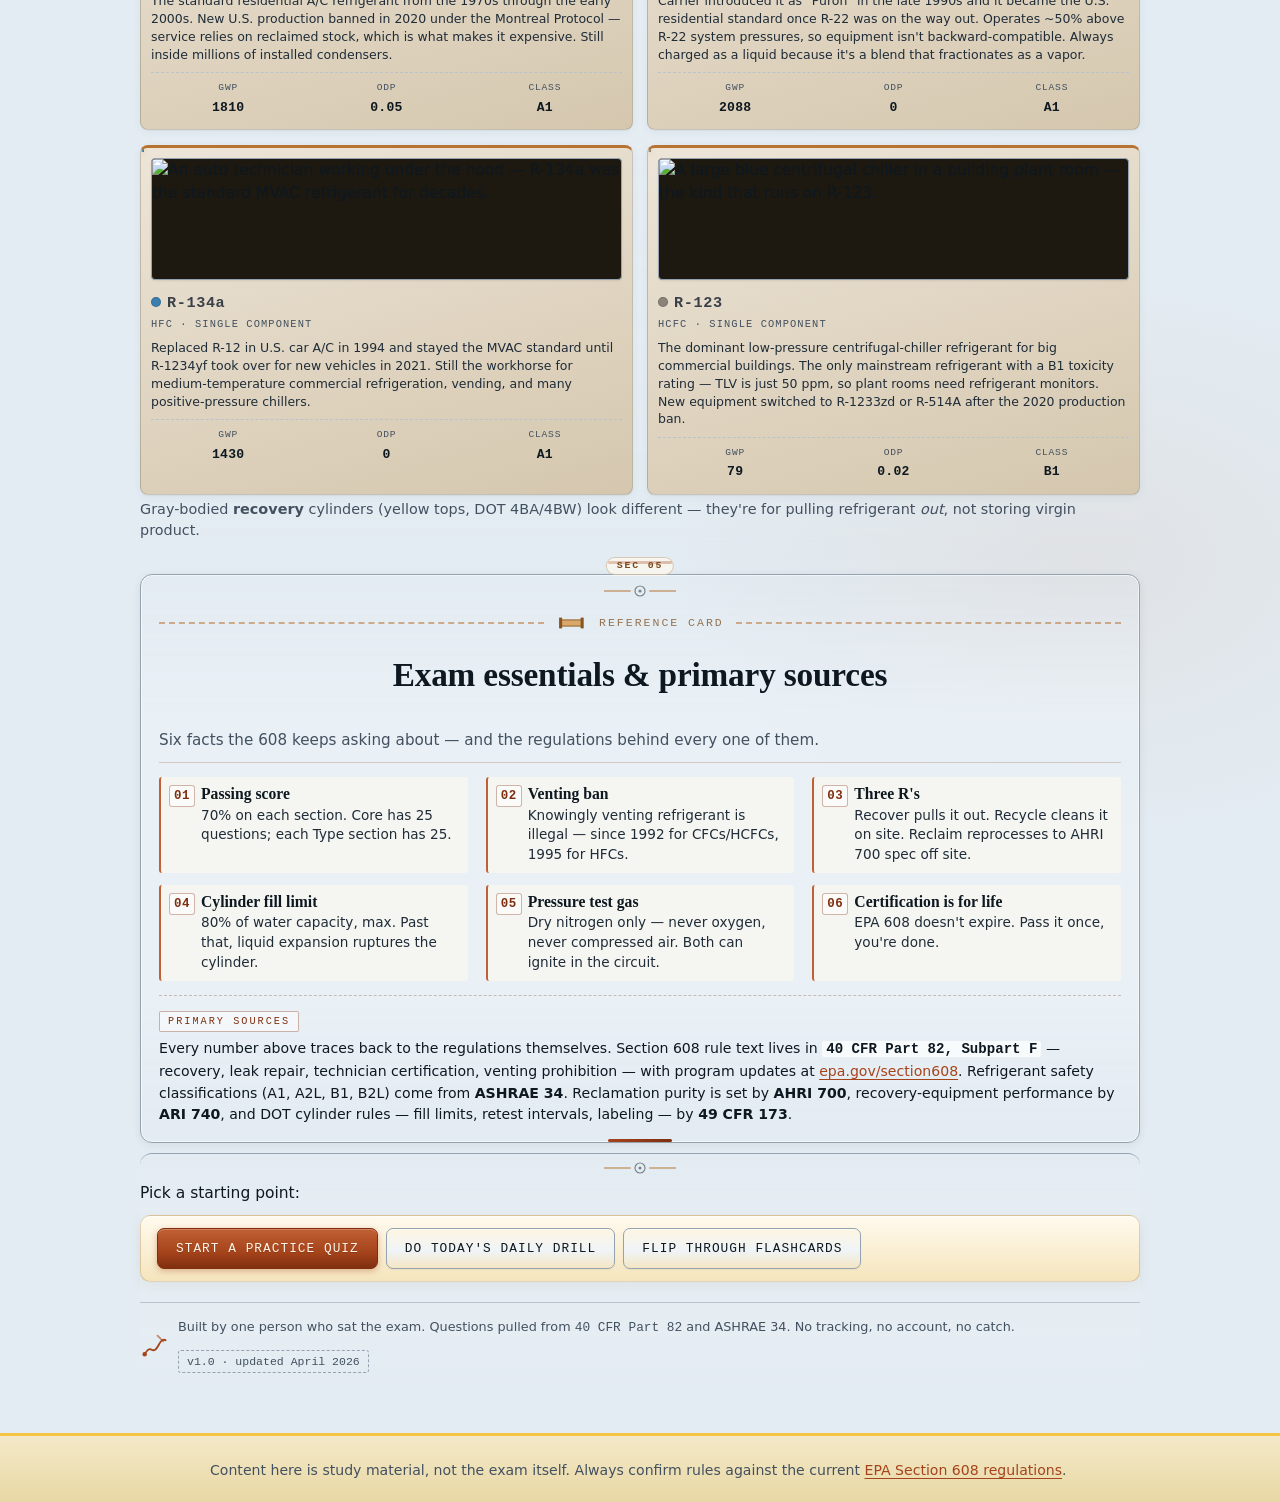
==== commit 46fa1900: "Split field tools into a dedicated Tools tab Moves the PT chart, superheat/subcool calculator, unit " ====
--- a/index.html
+++ b/index.html
@@ -230,6 +230,7 @@
         <a href="study.html">Study</a>
         <a href="flashcards.html">Flashcards</a>
         <a href="practice.html">Practice</a>
+        <a href="tools.html">Tools</a>
         <a href="resources.html">Resources</a>
       </nav>
       <div id="stats-bar"></div>
@@ -283,79 +284,6 @@
             decoding="async">
           <figcaption>condensers in the field</figcaption>
         </figure>
-      </div>
-    </section>
-
-    <section class="block" id="field-tools">
-      <div class="hvac-rule">
-        <svg viewBox="0 0 40 26" aria-hidden="true">
-          <circle cx="20" cy="15" r="9" fill="none" stroke="#8a5420" stroke-width="1.5"/>
-          <line x1="20" y1="15" x2="26" y2="9" stroke="#a5431b" stroke-width="1.8" stroke-linecap="round"/>
-          <circle cx="20" cy="15" r="1.6" fill="#1d1810"/>
-        </svg>
-        <span class="tag">field tools</span>
-      </div>
-      <h2>Working tools, not just study material</h2>
-      <p class="lead">Three live widgets you can actually pull out in the truck: a PT chart that interpolates between rows, a superheat/subcool calculator that grades the reading, and a unit converter for the numbers you write on the ticket. Everything runs on your device — no sign-in.</p>
-      <p class="lead" style="margin-top:-6px;">Want the full kit in one dashboard — PT chart + superheat + subcool + target SH + converter + refrigerant reference + flashcards + practice exam? See <a href="../hvac-608-game/index.html"><strong>Freon's Toolbox</strong></a>, the field-tool companion app with a gamified study mode attached.</p>
-
-      <div class="tool-stack">
-        <div id="pt-chart" class="tool-slot"></div>
-        <div id="sh-calc" class="tool-slot"></div>
-        <div id="uc-widget" class="tool-slot tool-slot-wide"></div>
-        <div id="ref-table" class="tool-slot tool-slot-wide"></div>
-      </div>
-    </section>
-
-    <section class="block" id="progress">
-      <div class="hvac-rule">
-        <svg viewBox="0 0 40 26" aria-hidden="true">
-          <polygon points="20,3 30,9 30,21 20,27 10,21 10,9" fill="#d9a96b" stroke="#8a5420" stroke-width="1.5"/>
-          <circle cx="20" cy="15" r="3" fill="#a5431b"/>
-        </svg>
-        <span class="tag">your progress</span>
-      </div>
-      <h2>Level up as you study</h2>
-      <p>
-        The 608 is pass-at-70% for each section. Most people who fail don't fail because the material is hard — they fail because the test is full of specific numbers and dates that you either remember or you don't. <strong>80% cylinder fill. 25 mm Hg for low-pressure recovery. 150 °F warming limit.</strong> Drill them here until they stop slipping. Streaks, XP, and badges are baked in — a little dopamine helps when you're sitting with regulations for three hours straight.
-      </p>
-      <div class="progress-panel" id="progress-panel">
-        <div class="pp-head">
-          <div class="pp-level-big">
-            <svg class="pp-ring" viewBox="0 0 96 96" aria-hidden="true">
-              <circle cx="48" cy="48" r="40" fill="none" stroke="rgba(165,67,27,0.15)" stroke-width="7"/>
-              <circle id="pp-ring-fg" cx="48" cy="48" r="40" fill="none" stroke="url(#ppGrad)" stroke-width="7" stroke-linecap="round" transform="rotate(-90 48 48)" stroke-dasharray="0 999"/>
-              <defs><linearGradient id="ppGrad" x1="0" y1="0" x2="1" y2="1"><stop offset="0" stop-color="#e08148"/><stop offset="1" stop-color="#8a3614"/></linearGradient></defs>
-            </svg>
-            <div class="pp-level-inner">
-              <div class="pp-level-label">LEVEL</div>
-              <div class="pp-level-num" id="pp-level">1</div>
-            </div>
-          </div>
-          <div class="pp-stats">
-            <div class="pp-xp"><span id="pp-xp-current">0</span> / <span id="pp-xp-next">100</span> XP</div>
-            <div class="pp-bar"><span id="pp-bar-fill"></span></div>
-            <dl class="pp-grid">
-              <div><dt>Total XP</dt><dd id="pp-total-xp">0</dd></div>
-              <div><dt>Questions</dt><dd id="pp-questions">0</dd></div>
-              <div><dt>Accuracy</dt><dd id="pp-accuracy">—</dd></div>
-              <div><dt>Best streak</dt><dd id="pp-streak">0</dd></div>
-              <div><dt>Quizzes</dt><dd id="pp-quizzes">0</dd></div>
-              <div><dt>Lightning PR</dt><dd id="pp-lightning">0</dd></div>
-            </dl>
-          </div>
-        </div>
-        <div class="pp-rewards">
-          <div class="pp-rewards-head">
-            <h3>Badges</h3>
-            <span class="pp-counter"><span id="pp-earned">0</span> / <span id="pp-total">0</span></span>
-          </div>
-          <div class="badge-grid" id="badge-grid"></div>
-        </div>
-        <div class="pp-actions">
-          <button class="btn" id="pp-reset">Reset progress</button>
-          <span class="pp-note">Progress is saved locally in your browser. Nothing is sent anywhere.</span>
-        </div>
       </div>
     </section>
 
@@ -870,7 +798,6 @@
   <script src="fx.js"></script>
   <script src="stats.js"></script>
   <script src="flashcards-data.js"></script>
-  <script src="tools.js"></script>
   <script src="news.js"></script>
 </body>
 </html>
--- a/styles.css
+++ b/styles.css
@@ -310,24 +310,80 @@
   font-size: 0.9rem;
 }
 
-/* ===== Sources / citations ===== */
-.sources {
-  background: var(--paper);
-  border: 1px solid var(--rule);
-  border-radius: var(--radius);
-  padding: 12px 14px;
-  font-size: 0.88rem;
-  margin-top: 12px;
-}
-.sources h3 { margin: 0 0 8px; font-size: 1.05rem; }
-.sources ul { margin: 0; padding-left: 18px; color: var(--ink-soft); }
-.sources code {
-  font-family: var(--mono);
-  font-size: 0.9em;
-  background: var(--paper-2);
-  padding: 1px 5px;
-  border-radius: 3px;
-  color: var(--ink);
+/* ===== Sources bubble ===== */
+.sources-bubble {
+  position: relative;
+  background: linear-gradient(180deg, #fffaee 0%, #f4ecd4 100%);
+  border: 1px solid rgba(138, 84, 32, 0.28);
+  border-radius: 22px;
+  padding: 22px 26px;
+  margin: 18px 0 0;
+  box-shadow:
+    0 2px 14px rgba(60, 40, 15, 0.08),
+    0 1px 0 rgba(255, 255, 255, 0.55) inset;
+}
+.sources-bubble::before {
+  content: "";
+  position: absolute;
+  top: -10px;
+  left: 36px;
+  width: 18px;
+  height: 18px;
+  background: linear-gradient(135deg, #fffaee 0%, #fffaee 50%, transparent 50%);
+  border-top: 1px solid rgba(138, 84, 32, 0.28);
+  border-left: 1px solid rgba(138, 84, 32, 0.28);
+  transform: rotate(45deg);
+  border-radius: 3px 0 0 0;
+}
+.sources-bubble dl {
+  margin: 0;
+  display: grid;
+  grid-template-columns: 1fr;
+  gap: 14px 26px;
+}
+@media (min-width: 760px) {
+  .sources-bubble dl { grid-template-columns: 1fr 1fr; }
+}
+.sources-bubble dl > div {
+  margin: 0;
+  padding: 8px 0 10px;
+  border-bottom: 1px dashed rgba(138, 84, 32, 0.22);
+}
+.sources-bubble dl > div:last-child { border-bottom: 0; padding-bottom: 0; }
+@media (min-width: 760px) {
+  .sources-bubble dl > div:nth-last-child(2):nth-child(odd) { border-bottom: 0; padding-bottom: 0; }
+}
+.sources-bubble dt {
+  display: inline-block;
+  font-family: var(--mono);
+  font-size: 0.75rem;
+  font-weight: 700;
+  letter-spacing: 0.06em;
+  color: #5a3a14;
+  margin: 0 0 8px;
+  padding: 4px 10px 5px;
+  background: linear-gradient(180deg, #f8ebc6 0%, #eed9a1 100%);
+  border: 1px solid rgba(138, 84, 32, 0.35);
+  border-radius: 999px;
+  text-transform: uppercase;
+  box-shadow:
+    0 1px 0 rgba(255, 255, 255, 0.55) inset,
+    0 1px 2px rgba(60, 40, 15, 0.08);
+}
+.sources-bubble dt code {
+  font-family: inherit;
+  font-size: inherit;
+  background: none;
+  padding: 0;
+  color: inherit;
+  text-transform: none;
+  letter-spacing: 0;
+}
+.sources-bubble dd {
+  margin: 0;
+  font-size: 0.9rem;
+  line-height: 1.5;
+  color: var(--ink-soft, #5d513a);
 }
 
 /* ===== Thermometer-style streak (pop on hover) ===== */
@@ -4357,23 +4413,6 @@
   }
 }
 
-/* Sources — make them a dense card grid on wide */
-@media (min-width: 1100px) {
-  .sources {
-    display: grid;
-    grid-template-columns: repeat(auto-fit, minmax(260px, 1fr));
-    gap: 18px;
-    align-items: stretch;
-  }
-  .sources > * {
-    background: linear-gradient(180deg, #fffaee 0%, #f4ecd4 100%);
-    border: 1px solid rgba(138, 84, 32, 0.25);
-    border-radius: 8px;
-    padding: 14px 16px;
-    box-shadow: 0 1px 2px rgba(60, 40, 15, 0.06);
-  }
-}
-
 /* Stat strip under the hero on desktop — gives widescreen users immediate
    visual density instead of empty cream space between hero and first block. */
 .hero-stat-strip {
@@ -4985,6 +5024,612 @@
 }
 .cheat-card .muted {
   color: rgba(60, 40, 15, 0.6);
+}
+
+/* ===== Quick reference bubble cards ===== */
+.qr-section .qr-intro {
+  max-width: 620px;
+  margin-left: auto;
+  margin-right: auto;
+  text-align: center;
+}
+.qr-section .cheat-grid {
+  max-width: 1080px;
+  margin-left: auto;
+  margin-right: auto;
+  grid-template-columns: 1fr;
+  gap: 18px;
+  align-items: stretch;
+  justify-items: stretch;
+}
+@media (min-width: 760px) {
+  .qr-section .cheat-grid {
+    grid-template-columns: minmax(0, 1fr) minmax(0, 1fr);
+  }
+}
+.qr-card {
+  display: flex;
+  flex-direction: column;
+  align-items: center;
+  background: linear-gradient(180deg, #fffaee 0%, #f6ecd1 100%);
+  border: 1px solid rgba(138, 84, 32, 0.28);
+  border-radius: 18px;
+  padding: 22px 22px 20px;
+  box-shadow:
+    0 2px 14px rgba(60, 40, 15, 0.07),
+    0 1px 0 rgba(255, 255, 255, 0.6) inset;
+}
+.qr-card > * { width: 100%; max-width: 460px; }
+.qr-card-wide > * { max-width: 920px; }
+.qr-card h2 {
+  align-self: center;
+  width: auto;
+  max-width: none;
+  margin: 0 auto 16px;
+  padding: 5px 16px 6px;
+  font-family: var(--mono);
+  font-size: 0.78rem;
+  letter-spacing: 0.14em;
+  text-transform: uppercase;
+  color: #5a3a14;
+  background: linear-gradient(180deg, #f8ebc6 0%, #eed9a1 100%);
+  border: 1px solid rgba(138, 84, 32, 0.35);
+  border-radius: 999px;
+  border-bottom: 1px solid rgba(138, 84, 32, 0.35);
+  box-shadow: 0 1px 0 rgba(255, 255, 255, 0.55) inset;
+  text-align: center;
+}
+.qr-card-wide { grid-column: span 1; }
+@media (min-width: 760px) {
+  .qr-card-wide { grid-column: span 2; }
+}
+
+.qr-foot {
+  margin: 14px auto 0;
+  font-size: 0.78rem;
+  color: rgba(60, 40, 15, 0.62);
+  display: flex; flex-wrap: wrap; gap: 6px 14px;
+  align-items: center;
+  justify-content: center;
+  text-align: center;
+}
+
+/* --- Recovery vacuum targets: stat-row pattern --- */
+.qr-stat-list {
+  list-style: none; margin: 0; padding: 0;
+  display: grid; grid-template-columns: 1fr;
+  gap: 7px;
+}
+.qr-stat-list li {
+  display: grid;
+  grid-template-columns: 1fr 110px;
+  align-items: center;
+  gap: 12px;
+  padding: 8px 14px;
+  background: rgba(255, 250, 235, 0.72);
+  border: 1px solid rgba(138, 84, 32, 0.16);
+  border-radius: 12px;
+}
+.qr-label {
+  font-size: 0.85rem;
+  color: var(--ink, #1d1810);
+  line-height: 1.35;
+  min-width: 0;
+}
+.qr-label em {
+  font-style: normal;
+  font-size: 0.76rem;
+  color: rgba(60, 40, 15, 0.62);
+  display: block;
+  margin-top: 1px;
+}
+.qr-pill {
+  justify-self: end;
+  padding: 4px 12px 5px;
+  border-radius: 999px;
+  font-family: var(--mono);
+  font-size: 0.82rem;
+  font-weight: 700;
+  white-space: nowrap;
+  text-align: center;
+  border: 1px solid rgba(138, 84, 32, 0.35);
+  box-shadow: 0 1px 0 rgba(255, 255, 255, 0.5) inset;
+}
+.qr-pill-num {
+  background: linear-gradient(180deg, #d8e7f1 0%, #b9d2e3 100%);
+  color: #1d3c54;
+  border-color: rgba(58, 127, 174, 0.45);
+}
+.qr-pill-soft {
+  background: linear-gradient(180deg, #f4ead0 0%, #e6d4a3 100%);
+  color: #5a3a14;
+}
+
+/* --- Key numbers: bignum + caption --- */
+.qr-num-list {
+  list-style: none; margin: 0; padding: 0;
+  display: grid; gap: 9px;
+  grid-template-columns: 1fr;
+}
+.qr-num-list li {
+  display: grid;
+  grid-template-columns: 86px 1fr;
+  align-items: center;
+  gap: 14px;
+  padding: 8px 14px 8px 8px;
+  background: rgba(255, 250, 235, 0.72);
+  border: 1px solid rgba(138, 84, 32, 0.16);
+  border-radius: 14px;
+}
+.qr-bignum {
+  display: inline-flex; align-items: baseline; justify-content: center;
+  gap: 2px;
+  padding: 8px 10px 9px;
+  font-family: var(--mono);
+  font-weight: 800;
+  font-size: 1.3rem;
+  line-height: 1;
+  color: #5a3a14;
+  background: linear-gradient(180deg, #f8ebc6 0%, #eed9a1 100%);
+  border: 1px solid rgba(138, 84, 32, 0.35);
+  border-radius: 12px;
+  box-shadow: 0 1px 0 rgba(255, 255, 255, 0.55) inset;
+  text-align: center;
+}
+.qr-unit {
+  font-size: 0.68rem;
+  font-weight: 700;
+  letter-spacing: 0.04em;
+  margin-left: 1px;
+  color: rgba(90, 58, 20, 0.78);
+}
+.qr-cap {
+  font-size: 0.88rem;
+  line-height: 1.4;
+  color: var(--ink, #1d1810);
+}
+
+/* --- Refrigerant chips --- */
+.qr-ref-grid {
+  list-style: none; margin: 0; padding: 0;
+  display: grid; gap: 10px;
+  grid-template-columns: 1fr;
+  justify-items: stretch;
+}
+@media (min-width: 520px) {
+  .qr-ref-grid { grid-template-columns: 1fr 1fr; }
+}
+@media (min-width: 900px) {
+  .qr-ref-grid { grid-template-columns: 1fr 1fr 1fr; }
+}
+.qr-ref {
+  display: grid;
+  grid-template-columns: 72px minmax(0, 1fr) auto;
+  align-items: center;
+  gap: 10px;
+  padding: 8px 12px 8px 10px;
+  background: rgba(255, 250, 235, 0.78);
+  border: 1px solid rgba(138, 84, 32, 0.18);
+  border-left: 3px solid var(--qr-cls, #b87333);
+  border-radius: 12px;
+}
+.qr-cls-cfc  { --qr-cls: #a5431b; }
+.qr-cls-hcfc { --qr-cls: #b87333; }
+.qr-cls-hfc  { --qr-cls: #3a7fae; }
+.qr-cls-hfo  { --qr-cls: #5e7a3a; }
+.qr-cls-nat  { --qr-cls: #6b5d3c; }
+.qr-ref-name {
+  font-family: var(--mono);
+  font-weight: 800;
+  font-size: 0.95rem;
+  color: var(--ink);
+  white-space: nowrap;
+  text-align: left;
+}
+.qr-ref-meta {
+  min-width: 0;
+  display: flex;
+  flex-direction: column;
+  gap: 1px;
+  line-height: 1.25;
+  text-align: left;
+}
+.qr-ref-cls {
+  font-family: var(--mono);
+  font-size: 0.66rem;
+  font-weight: 700;
+  letter-spacing: 0.08em;
+  text-transform: uppercase;
+  color: var(--qr-cls);
+}
+.qr-ref-stats {
+  font-size: 0.76rem;
+  color: rgba(60, 40, 15, 0.72);
+}
+.qr-ref-stats b { color: var(--ink); font-weight: 700; }
+.qr-ref-grp {
+  justify-self: end;
+  min-width: 36px;
+  font-family: var(--mono);
+  font-size: 0.72rem;
+  font-weight: 800;
+  padding: 4px 10px 5px;
+  border-radius: 999px;
+  background: linear-gradient(180deg, #d8e7f1 0%, #b9d2e3 100%);
+  color: #1d3c54;
+  border: 1px solid rgba(58, 127, 174, 0.4);
+  white-space: nowrap;
+  text-align: center;
+}
+.qr-grp-a2l {
+  background: linear-gradient(180deg, #f7e0c0 0%, #ebc287 100%);
+  color: #6a3210;
+  border-color: rgba(165, 67, 27, 0.45);
+}
+.qr-grp-b {
+  background: linear-gradient(180deg, #efe0ef 0%, #d8b9d8 100%);
+  color: #5a2a5a;
+  border-color: rgba(120, 60, 120, 0.4);
+}
+.qr-key {
+  display: inline-flex; align-items: center; gap: 6px;
+  font-family: var(--mono);
+  font-size: 0.66rem;
+  letter-spacing: 0.08em;
+  text-transform: uppercase;
+  font-weight: 700;
+}
+.qr-key::before {
+  content: ""; display: inline-block;
+  width: 9px; height: 9px;
+  border-radius: 2px;
+  background: var(--key-c, #999);
+}
+.qr-key-cfc  { color: #a5431b; --key-c: #a5431b; }
+.qr-key-hcfc { color: #b87333; --key-c: #b87333; }
+.qr-key-hfc  { color: #3a7fae; --key-c: #3a7fae; }
+.qr-key-hfo  { color: #5e7a3a; --key-c: #5e7a3a; }
+.qr-key-nat  { color: #6b5d3c; --key-c: #6b5d3c; }
+
+/* --- Timeline of dates --- */
+.qr-timeline {
+  list-style: none; margin: 0 auto; padding: 0;
+  position: relative;
+  max-width: 440px;
+}
+.qr-timeline::before {
+  content: "";
+  position: absolute;
+  left: 92px; top: 10px; bottom: 10px;
+  width: 2px;
+  background: linear-gradient(180deg, transparent, rgba(138, 84, 32, 0.3) 8%, rgba(138, 84, 32, 0.3) 92%, transparent);
+}
+.qr-timeline li {
+  display: grid;
+  grid-template-columns: 86px 1fr;
+  align-items: center;
+  gap: 14px;
+  padding: 4px 0;
+  position: relative;
+}
+.qr-timeline time {
+  font-family: var(--mono);
+  font-size: 0.74rem;
+  font-weight: 700;
+  text-align: right;
+  padding: 3px 10px 4px 0;
+  color: #5a3a14;
+  position: relative;
+  z-index: 1;
+  background: linear-gradient(90deg, transparent, #fff8e8 35%);
+}
+.qr-event {
+  font-size: 0.86rem;
+  line-height: 1.35;
+  padding: 6px 12px 7px 16px;
+  background: rgba(255, 250, 235, 0.85);
+  border: 1px solid rgba(138, 84, 32, 0.2);
+  border-radius: 10px;
+  color: var(--ink);
+  position: relative;
+}
+.qr-event::before {
+  content: "";
+  position: absolute;
+  left: -5px; top: 50%;
+  width: 9px; height: 9px;
+  margin-top: -4.5px;
+  background: linear-gradient(135deg, #fffaee 50%, transparent 50%);
+  border-top: 1px solid rgba(138, 84, 32, 0.2);
+  border-left: 1px solid rgba(138, 84, 32, 0.2);
+  transform: rotate(-45deg);
+}
+.qr-timeline li.qr-tl-now .qr-event {
+  background: linear-gradient(180deg, #fff3d6 0%, #f8e3a5 100%);
+  border-color: rgba(184, 115, 51, 0.55);
+  font-weight: 600;
+}
+.qr-timeline li.qr-tl-now .qr-event::before {
+  background: linear-gradient(135deg, #fff3d6 50%, transparent 50%);
+  border-top-color: rgba(184, 115, 51, 0.55);
+  border-left-color: rgba(184, 115, 51, 0.55);
+}
+
+/* --- Trick questions: speech-bubble cards --- */
+.qr-tricks {
+  list-style: none; margin: 0 auto; padding: 0;
+  display: flex; flex-direction: column; gap: 9px;
+  max-width: 440px;
+}
+.qr-tricks li {
+  position: relative;
+  padding: 10px 14px 11px 42px;
+  background: linear-gradient(180deg, rgba(234, 240, 244, 0.85) 0%, rgba(213, 222, 229, 0.85) 100%);
+  border: 1px solid rgba(58, 127, 174, 0.32);
+  border-left: 3px solid #3a7fae;
+  border-radius: 12px;
+  font-size: 0.88rem;
+  line-height: 1.42;
+  color: var(--ink);
+}
+.qr-tricks li::before {
+  content: "?";
+  position: absolute;
+  left: 12px; top: 50%;
+  transform: translateY(-50%);
+  width: 22px; height: 22px;
+  display: inline-flex; align-items: center; justify-content: center;
+  font-family: var(--serif, Georgia, serif);
+  font-weight: 800;
+  font-size: 0.95rem;
+  color: #fff;
+  background: linear-gradient(180deg, #4d8ebd 0%, #2a6e9c 100%);
+  border-radius: 50%;
+  box-shadow: 0 1px 2px rgba(60, 40, 15, 0.18);
+}
+
+/* ============================================================ */
+/* Core-section bubble lists (Study tab → Core)                 */
+/* ============================================================ */
+
+/* Common list container: single column of bubble rows */
+.core-bubble-list {
+  list-style: none;
+  padding: 0;
+  margin: 14px 0 18px;
+  display: grid;
+  grid-template-columns: 1fr;
+  gap: 10px;
+}
+
+/* Each row is a soft card with a fixed-width pill + flowing description */
+.core-bubble-list > li {
+  display: grid;
+  grid-template-columns: 170px minmax(0, 1fr);
+  gap: 12px;
+  align-items: center;
+  padding: 12px 16px;
+  background: linear-gradient(180deg, #fff9ec 0%, #fcefd3 100%);
+  border: 1px solid #e9d5a8;
+  border-radius: 16px;
+  box-shadow: 0 1px 2px rgba(120, 80, 20, 0.05);
+}
+@media (max-width: 560px) {
+  .core-bubble-list > li {
+    grid-template-columns: 1fr;
+    gap: 6px;
+    padding: 11px 14px;
+  }
+}
+
+/* Left-hand pill — the "label" in the bubble */
+.core-bpill {
+  display: inline-flex;
+  align-items: center;
+  justify-content: center;
+  padding: 6px 12px;
+  background: linear-gradient(180deg, #c2853a 0%, #a26722 100%);
+  color: #fff;
+  font-family: var(--serif, Georgia, serif);
+  font-weight: 700;
+  font-size: 0.92rem;
+  letter-spacing: 0.02em;
+  border-radius: 999px;
+  box-shadow: 0 1px 2px rgba(80, 50, 10, 0.2);
+  white-space: nowrap;
+  text-align: center;
+  line-height: 1.15;
+}
+.core-bpill em {
+  font-style: normal;
+  font-weight: 800;
+  margin-left: 4px;
+  opacity: 0.85;
+  font-size: 0.88em;
+}
+.core-bpill-tight { font-size: 0.85rem; padding: 5px 10px; }
+
+/* Right-hand description */
+.core-bdesc {
+  color: #3e2b12;
+  font-size: 0.98rem;
+  line-height: 1.45;
+}
+.core-bdesc b { color: #7a4410; font-weight: 700; }
+.core-bdesc em { color: #6b4a1a; font-style: italic; }
+
+/* ---- Safety group pills (A1, A2L, B1) ---- */
+.core-sg-a1  { background: linear-gradient(180deg, #5e9a42 0%, #477a30 100%); }
+.core-sg-a2l { background: linear-gradient(180deg, #d08a2a 0%, #a56810 100%); }
+.core-sg-b1  { background: linear-gradient(180deg, #b0443a 0%, #8a2f26 100%); }
+
+/* ---- Three Rs list: head row with process + sub-pill ---- */
+.core-rs-list > li {
+  grid-template-columns: 220px minmax(0, 1fr);
+}
+@media (max-width: 560px) {
+  .core-rs-list > li { grid-template-columns: 1fr; }
+}
+.core-rs-head {
+  display: flex;
+  gap: 8px;
+  align-items: center;
+  flex-wrap: wrap;
+}
+.core-subpill {
+  display: inline-flex;
+  align-items: center;
+  padding: 3px 9px;
+  font-size: 0.78rem;
+  font-weight: 600;
+  letter-spacing: 0.03em;
+  border-radius: 999px;
+  text-transform: uppercase;
+}
+.core-sub-onsite  { background: #e2f0d8; color: #3c5e26; border: 1px solid #b5d59a; }
+.core-sub-offsite { background: #e0eaf5; color: #24456a; border: 1px solid #a2bedc; }
+
+/* ---- Evacuation "Type X" pills ---- */
+.core-vac-list > li { grid-template-columns: 180px minmax(0, 1fr); }
+@media (max-width: 560px) {
+  .core-vac-list > li { grid-template-columns: 1fr; }
+}
+.core-bp-type { background: linear-gradient(180deg, #3a7fae 0%, #24618a 100%); }
+.core-bp-t1 { background: linear-gradient(180deg, #4d9b6a 0%, #307a4b 100%); }
+.core-bp-t2 { background: linear-gradient(180deg, #3a7fae 0%, #24618a 100%); }
+.core-bp-t3 { background: linear-gradient(180deg, #7a5bb0 0%, #533f83 100%); }
+
+/* ---- Leak-rate pills ---- */
+.core-leak-list > li { grid-template-columns: 220px minmax(0, 1fr); }
+@media (max-width: 560px) {
+  .core-leak-list > li { grid-template-columns: 1fr; }
+}
+.core-bp-leak { background: linear-gradient(180deg, #b05a3a 0%, #853d22 100%); }
+
+/* ---- Cylinder pills ---- */
+.core-bp-cyl { background: linear-gradient(180deg, #6b7884 0%, #4a5560 100%); }
+
+/* ---- Safety pills ---- */
+.core-bp-safety { background: linear-gradient(180deg, #a8353a 0%, #7e1f24 100%); }
+
+/* ---- Plain exception list (de minimis) ---- */
+.core-plain-list > li { grid-template-columns: 130px minmax(0, 1fr); }
+@media (max-width: 560px) {
+  .core-plain-list > li { grid-template-columns: 1fr; }
+}
+
+/* ============================================================ */
+/* Refrigerant classification grid (Core)                       */
+/* ============================================================ */
+.core-class-grid {
+  list-style: none;
+  padding: 0;
+  margin: 14px 0 18px;
+  display: grid;
+  grid-template-columns: 1fr;
+  gap: 12px;
+}
+@media (min-width: 640px) {
+  .core-class-grid { grid-template-columns: 1fr 1fr; }
+}
+
+.core-class {
+  padding: 14px 16px;
+  border-radius: 18px;
+  border: 1px solid rgba(0,0,0,0.08);
+  background: #fff8e9;
+  box-shadow: 0 1px 2px rgba(80, 50, 10, 0.06);
+  display: flex;
+  flex-direction: column;
+  gap: 6px;
+  position: relative;
+}
+.core-class-head {
+  display: flex;
+  align-items: center;
+  justify-content: space-between;
+  gap: 10px;
+  margin-bottom: 4px;
+}
+.core-class-name {
+  font-family: var(--serif, Georgia, serif);
+  font-weight: 800;
+  font-size: 1.2rem;
+  letter-spacing: 0.04em;
+  color: #2a1a06;
+}
+.core-class-odp {
+  display: inline-flex;
+  align-items: center;
+  padding: 3px 10px;
+  font-size: 0.74rem;
+  font-weight: 700;
+  letter-spacing: 0.04em;
+  text-transform: uppercase;
+  border-radius: 999px;
+}
+.core-odp-high { background: #f3d4d0; color: #8a2f26; border: 1px solid #d9a59e; }
+.core-odp-low  { background: #f7e4c2; color: #7a4410; border: 1px solid #d9bc84; }
+.core-odp-zero { background: #d8ecc8; color: #365f22; border: 1px solid #a8cf8c; }
+
+.core-class-contains {
+  font-size: 0.88rem;
+  color: #5a4318;
+}
+.core-class-contains b {
+  font-weight: 700;
+  color: #2a1a06;
+  letter-spacing: 0.03em;
+}
+.core-class-examples {
+  font-family: var(--mono, Menlo, monospace);
+  font-size: 0.95rem;
+  color: #333;
+  padding: 5px 9px;
+  background: rgba(255,255,255,0.55);
+  border: 1px dashed rgba(120, 80, 20, 0.25);
+  border-radius: 10px;
+  align-self: flex-start;
+}
+.core-class-status {
+  font-size: 0.85rem;
+  color: #5a4318;
+  font-style: italic;
+}
+.core-class-status b {
+  font-style: normal;
+  font-weight: 700;
+  color: #2a1a06;
+}
+
+/* Class-specific accents (left border + subtle tint) */
+.cls-cfc  { background: linear-gradient(180deg, #fdeae5 0%, #f7d2c9 100%); border-left: 4px solid #a5431b; }
+.cls-hcfc { background: linear-gradient(180deg, #fdf0d9 0%, #f7dfb3 100%); border-left: 4px solid #b87333; }
+.cls-hfc  { background: linear-gradient(180deg, #e7f0f8 0%, #cee0ee 100%); border-left: 4px solid #3a7fae; }
+.cls-hfo  { background: linear-gradient(180deg, #eaf3d9 0%, #d2e4b0 100%); border-left: 4px solid #5e7a3a; }
+
+/* --- Print: keep these compact --- */
+@media print {
+  .qr-card { box-shadow: none; border-radius: 6px; padding: 10px 12px; }
+  .qr-card h2 { padding: 2pt 8pt; font-size: 8pt; }
+  .qr-stat-list li, .qr-num-list li, .qr-event, .qr-tricks li, .qr-ref { padding: 4pt 6pt; }
+  .qr-bignum { font-size: 11pt; padding: 3pt 5pt; min-width: 50pt; }
+  .qr-tricks li::before { display: none; }
+  .qr-tricks li { padding-left: 8pt; }
+
+  .core-bubble-list > li, .core-class {
+    box-shadow: none;
+    border-radius: 6px;
+    padding: 5pt 8pt;
+    break-inside: avoid;
+  }
+  .core-bpill, .core-subpill, .core-class-odp {
+    box-shadow: none;
+    padding: 2pt 5pt;
+    font-size: 7.5pt;
+  }
+  .core-class-grid { gap: 6pt; }
+  .core-bubble-list { gap: 5pt; }
 }
 
 /* --- Print mode: drop chrome, tighten the grid, keep cards readable. --- */
@@ -5082,42 +5727,63 @@
    Breakpoints: 1 column on mobile, 2 on tablet, 3 on wide desktop.
    ==================================================================== */
 
+/* Glossary v2 — card-style, category-coded, plain-English friendly.
+   Each <dl class="glossary"> contains <div class="gloss-entry cat-X">
+   wrappers around <dt>+<dd> pairs (HTML5 allows this grouping). */
 dl.glossary {
-  display: block;
-  margin: 24px 0 0;
-  columns: 1;
-  column-gap: 36px;
+  display: grid;
+  grid-template-columns: 1fr;
+  gap: 14px;
+  margin: 22px 0 0;
   padding: 0;
-}
-
-dl.glossary dt {
-  font-family: var(--mono);
-  font-size: 0.78rem;
+  columns: unset;
+}
+@media (min-width: 760px) {
+  dl.glossary { grid-template-columns: 1fr 1fr; gap: 16px; }
+}
+
+.gloss-entry {
+  position: relative;
+  padding: 12px 14px 13px 16px;
+  background: linear-gradient(180deg, #fffaee 0%, #faf2dc 100%);
+  border: 1px solid rgba(58, 64, 72, 0.13);
+  border-left: 3px solid var(--gloss-color, #b87333);
+  border-radius: 5px;
+  box-shadow: 0 1px 0 rgba(255, 255, 255, 0.6) inset;
+  break-inside: avoid;
+  page-break-inside: avoid;
+}
+
+.gloss-entry.cat-law      { --gloss-color: #a5431b; }
+.gloss-entry.cat-standard { --gloss-color: #3a7fae; }
+.gloss-entry.cat-science  { --gloss-color: #5e7a3a; }
+.gloss-entry.cat-work     { --gloss-color: #b87333; }
+
+.gloss-entry > dt {
+  font-family: var(--serif, Georgia, serif);
+  font-size: 1.08rem;
   font-weight: 700;
-  letter-spacing: 0.08em;
-  text-transform: uppercase;
-  color: var(--copper, #b87333);
-  margin: 14px 0 2px;
-  padding-bottom: 2px;
-  border-bottom: 1px dashed rgba(184, 115, 51, 0.35);
-  break-after: avoid;
-  page-break-after: avoid;
-}
-
-dl.glossary dt:first-child,
-dl.glossary dt:first-of-type { margin-top: 0; }
-
-dl.glossary dd {
-  margin: 0 0 10px;
+  color: var(--ink, #1d1810);
+  letter-spacing: 0.005em;
+  margin: 0 90px 6px 0;
+  padding: 0 0 5px;
+  border-bottom: 1px dashed rgba(138, 84, 32, 0.28);
+}
+.gloss-entry > dd {
+  margin: 0;
   padding: 0;
-  font-size: 0.94rem;
+  font-size: 0.93rem;
   line-height: 1.5;
   color: var(--ink, #1d1810);
-  break-inside: avoid;
-  page-break-inside: avoid;
-}
-
-dl.glossary dd code {
+}
+.gloss-entry > dd p { margin: 0 0 6px; }
+.gloss-entry > dd p:last-child { margin-bottom: 0; }
+.gloss-entry > dd p.gloss-detail {
+  font-size: 0.83rem;
+  color: rgba(60, 50, 35, 0.7);
+  margin-top: 2px;
+}
+.gloss-entry > dd code {
   font-size: 0.85em;
   padding: 1px 5px;
   border-radius: 3px;
@@ -5125,13 +5791,50 @@
   color: var(--ink);
 }
 
-@media (min-width: 760px) {
-  dl.glossary { columns: 2; }
-}
-
-@media (min-width: 1100px) {
-  dl.glossary { columns: 3; column-gap: 32px; }
-}
+.gloss-entry::after {
+  content: attr(data-cat);
+  position: absolute;
+  top: 12px;
+  right: 14px;
+  font-family: var(--mono);
+  font-size: 0.6rem;
+  letter-spacing: 0.14em;
+  text-transform: uppercase;
+  color: var(--gloss-color);
+  font-weight: 700;
+  opacity: 0.78;
+}
+
+/* Category legend that appears above the glossary grid. */
+.gloss-legend {
+  display: flex;
+  flex-wrap: wrap;
+  gap: 8px 18px;
+  margin: 14px 0 4px;
+  font-family: var(--mono);
+  font-size: 0.7rem;
+  letter-spacing: 0.08em;
+  color: var(--muted, #6b5d3c);
+  text-transform: uppercase;
+}
+.gloss-legend .lg {
+  display: inline-flex;
+  align-items: center;
+  gap: 7px;
+}
+.gloss-legend .lg::before {
+  content: "";
+  display: inline-block;
+  width: 11px;
+  height: 11px;
+  border-radius: 2px;
+  background: var(--lg-color, #999);
+}
+.gloss-legend .lg-law      { --lg-color: #a5431b; }
+.gloss-legend .lg-standard { --lg-color: #3a7fae; }
+.gloss-legend .lg-science  { --lg-color: #5e7a3a; }
+.gloss-legend .lg-work     { --lg-color: #b87333; }
+.gloss-legend .lg::before { background: var(--lg-color); }
 
 /* ====================================================================
    MOCK EXAM HUB — practice.html
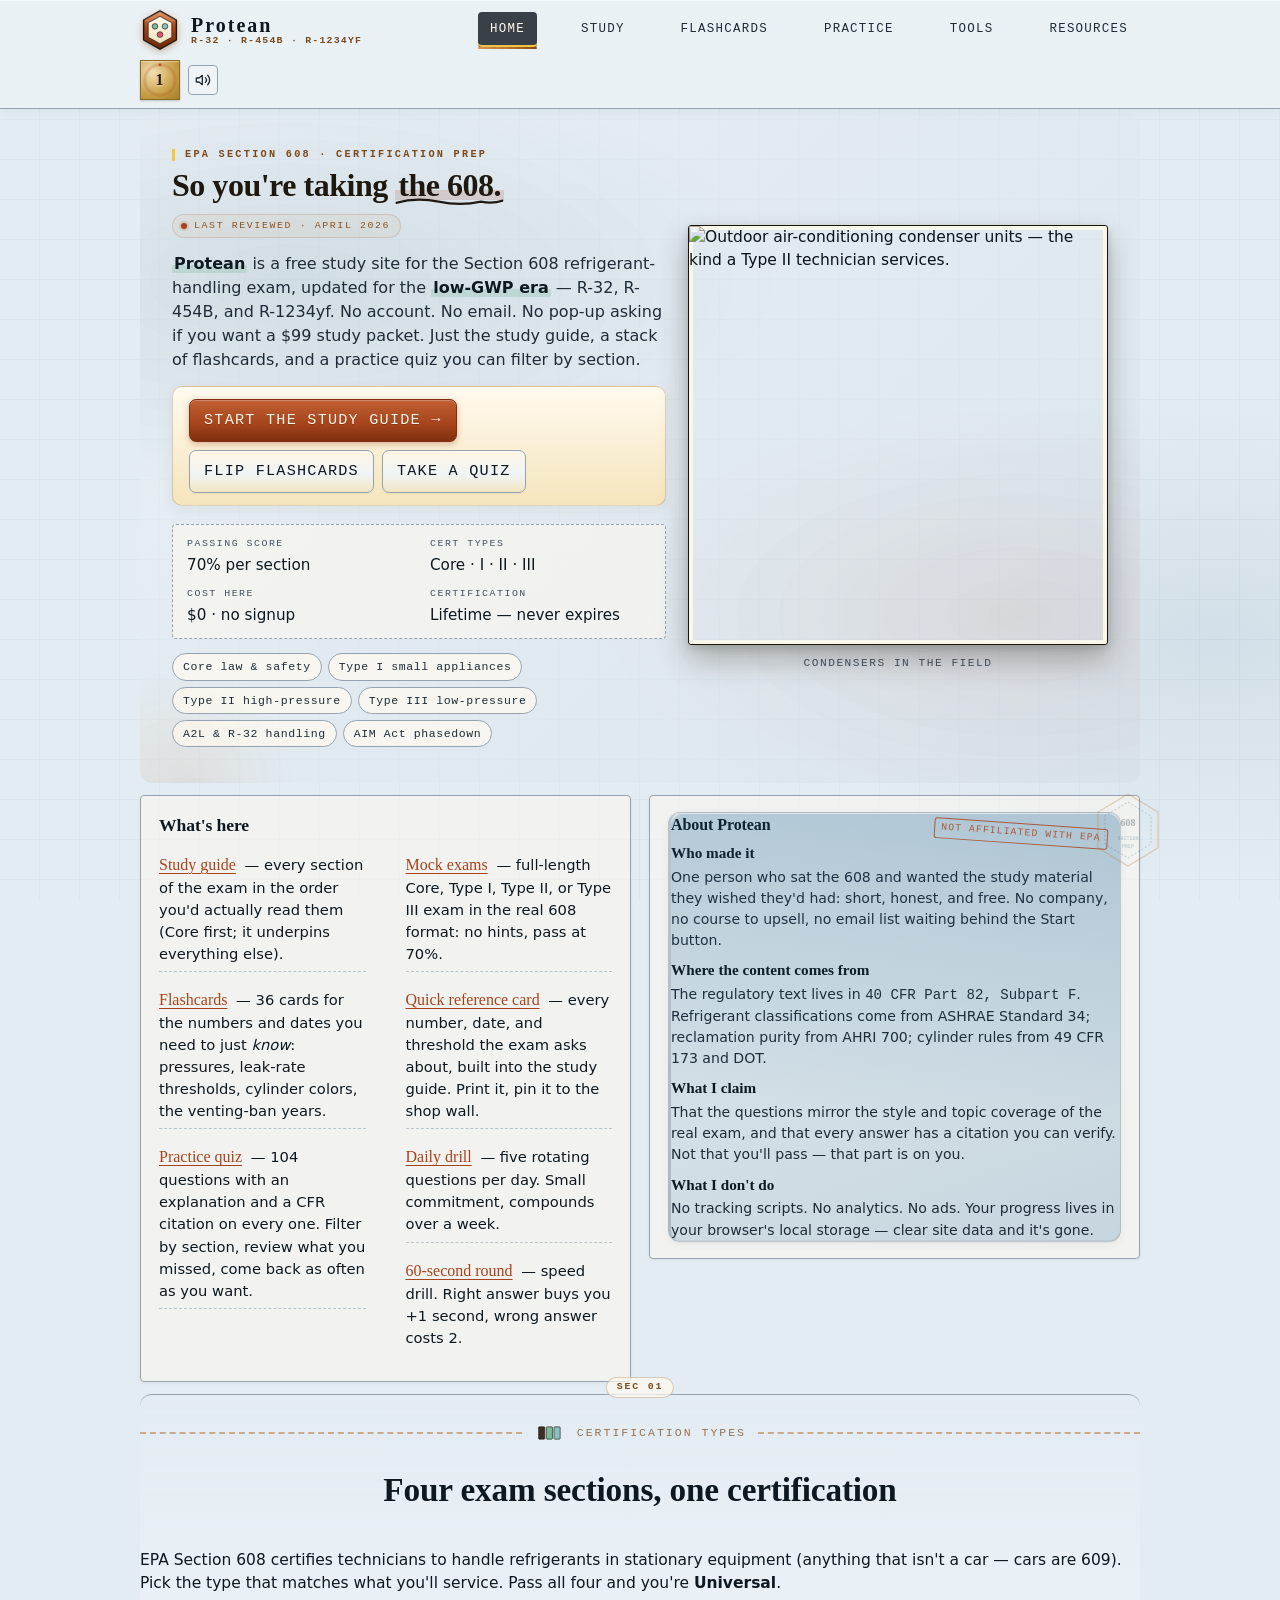
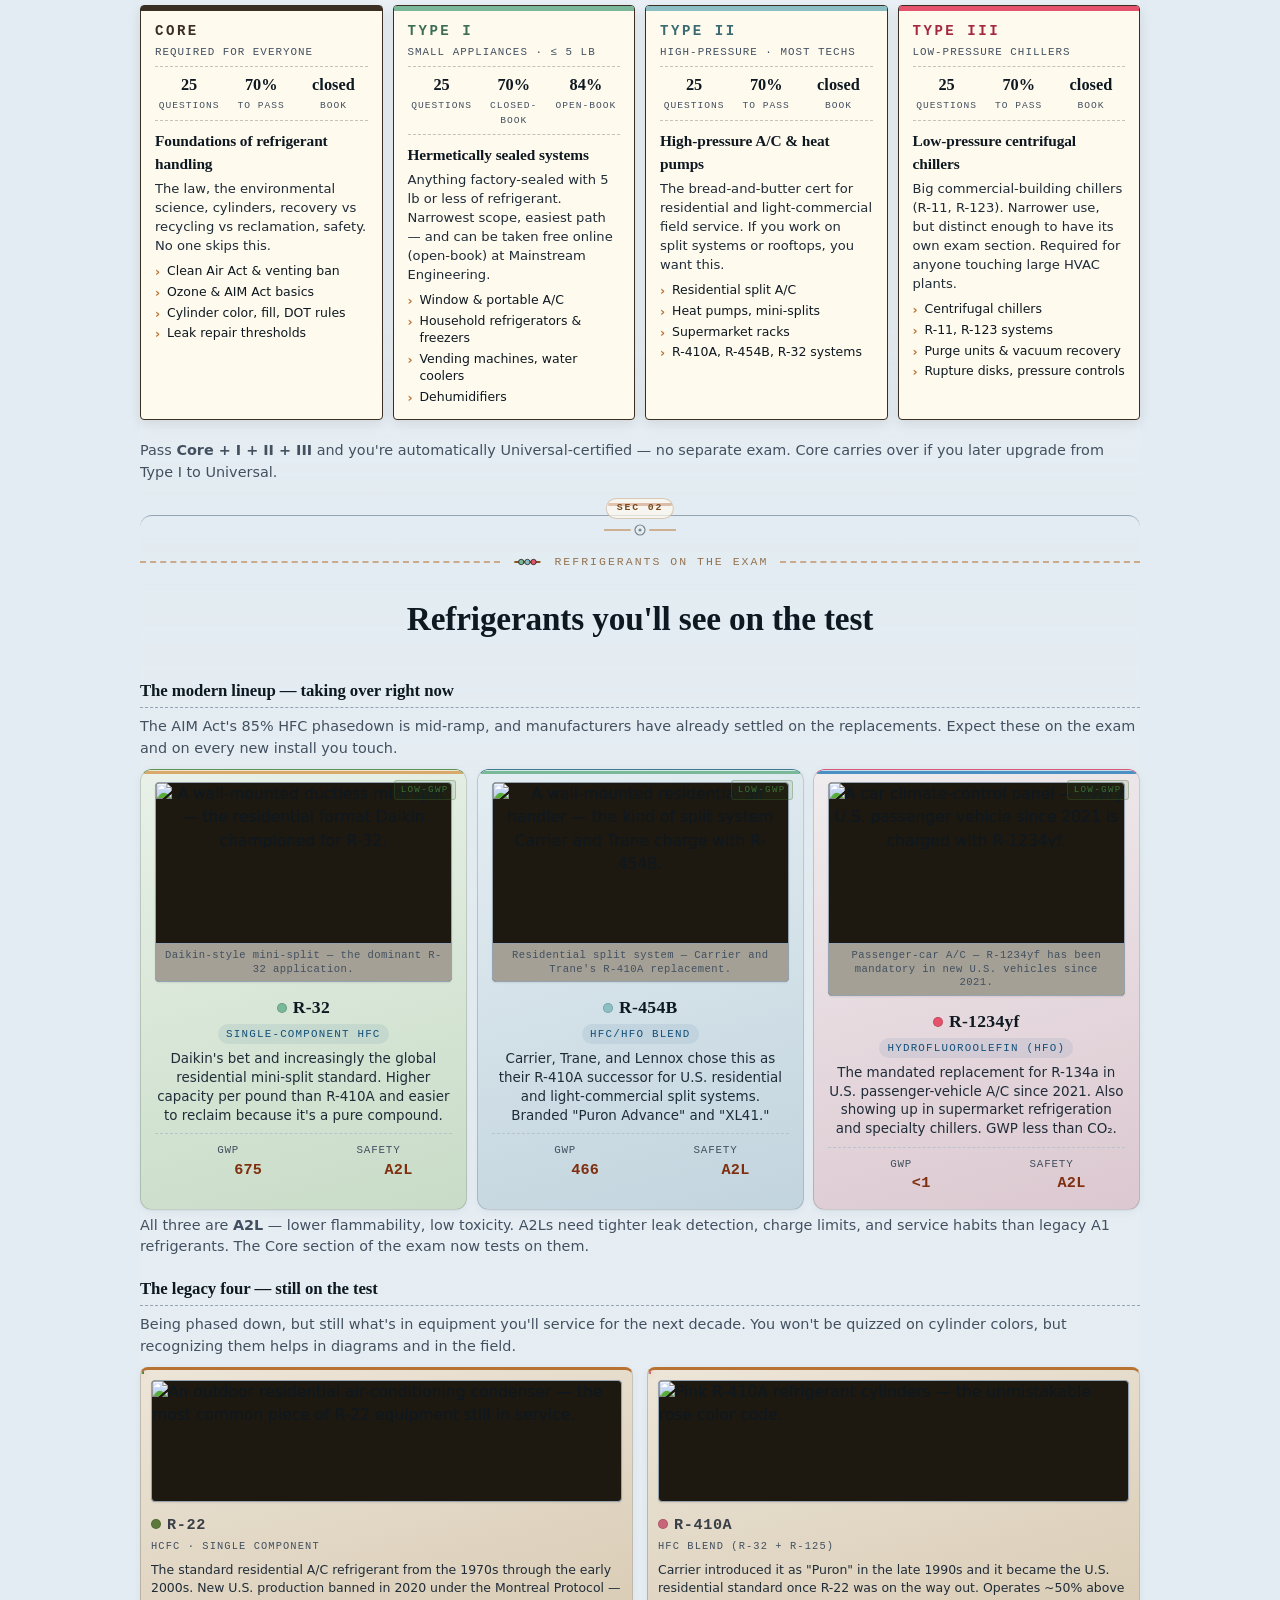
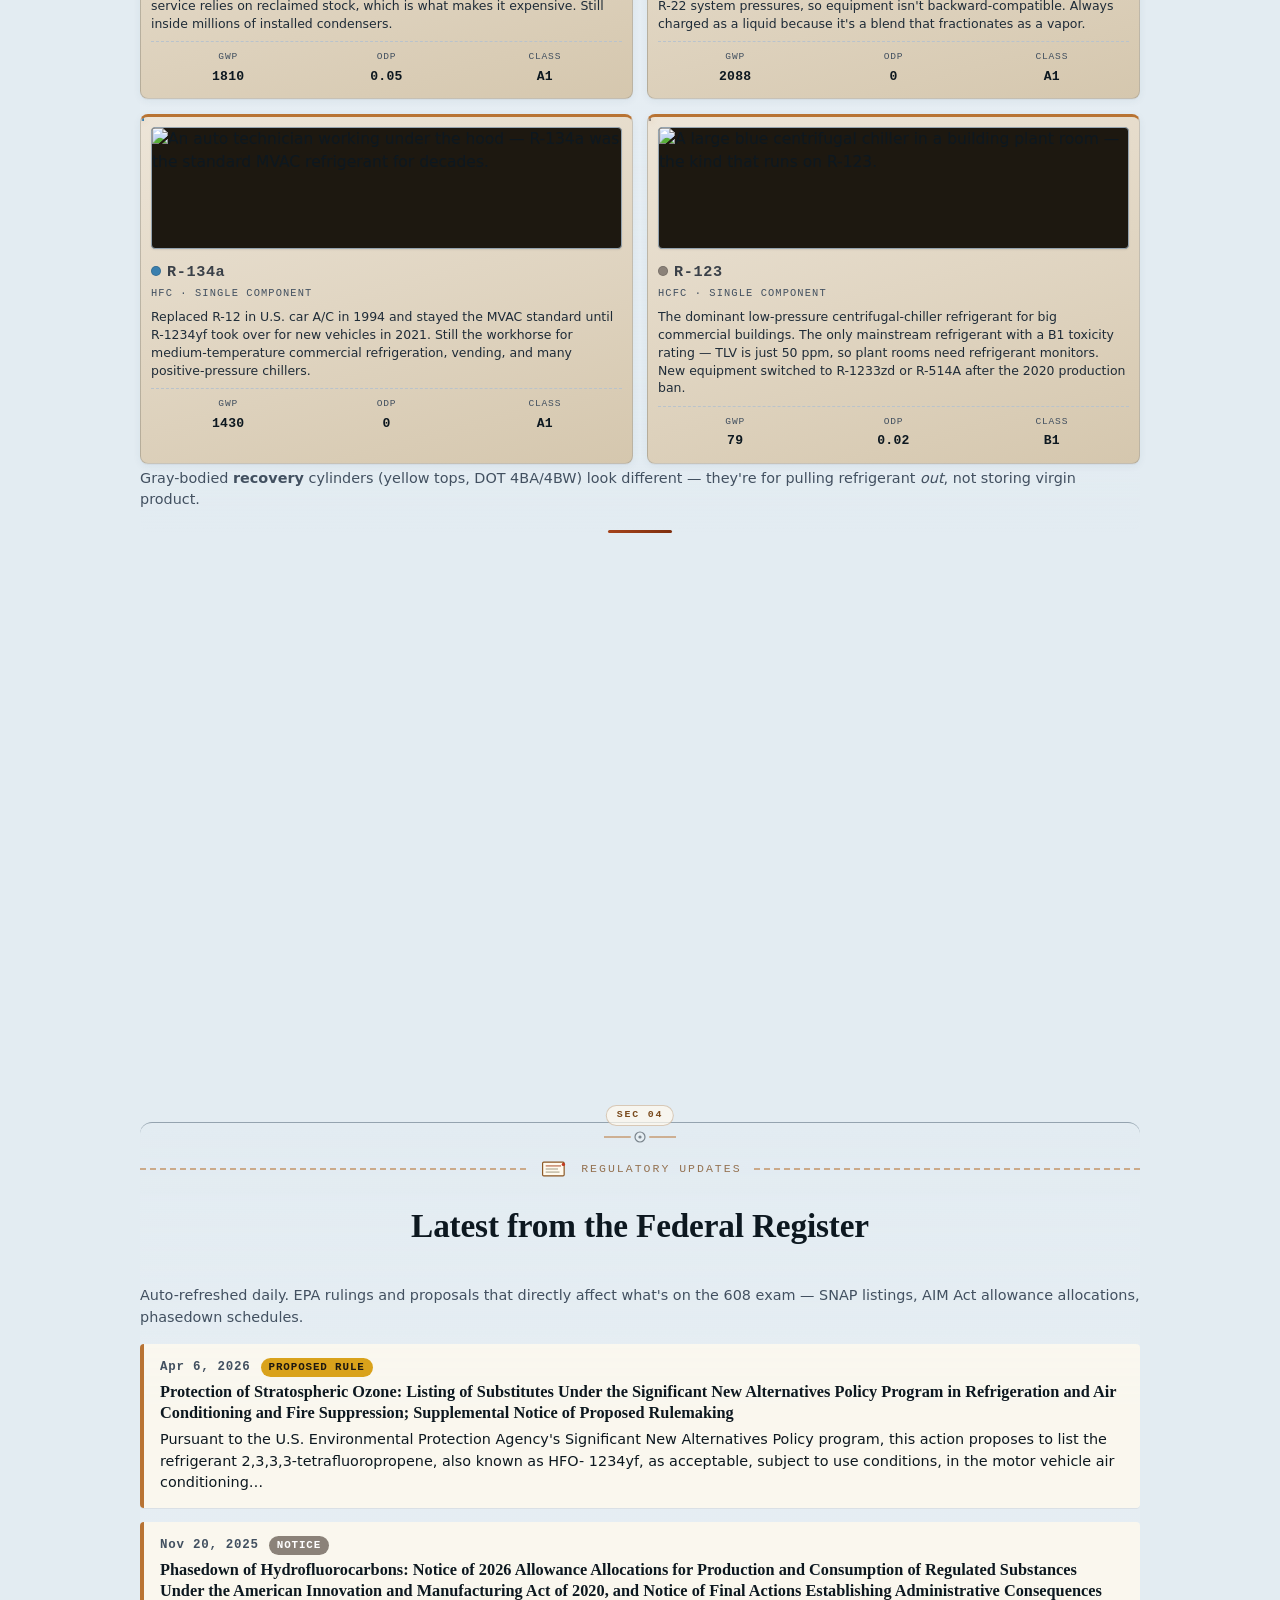
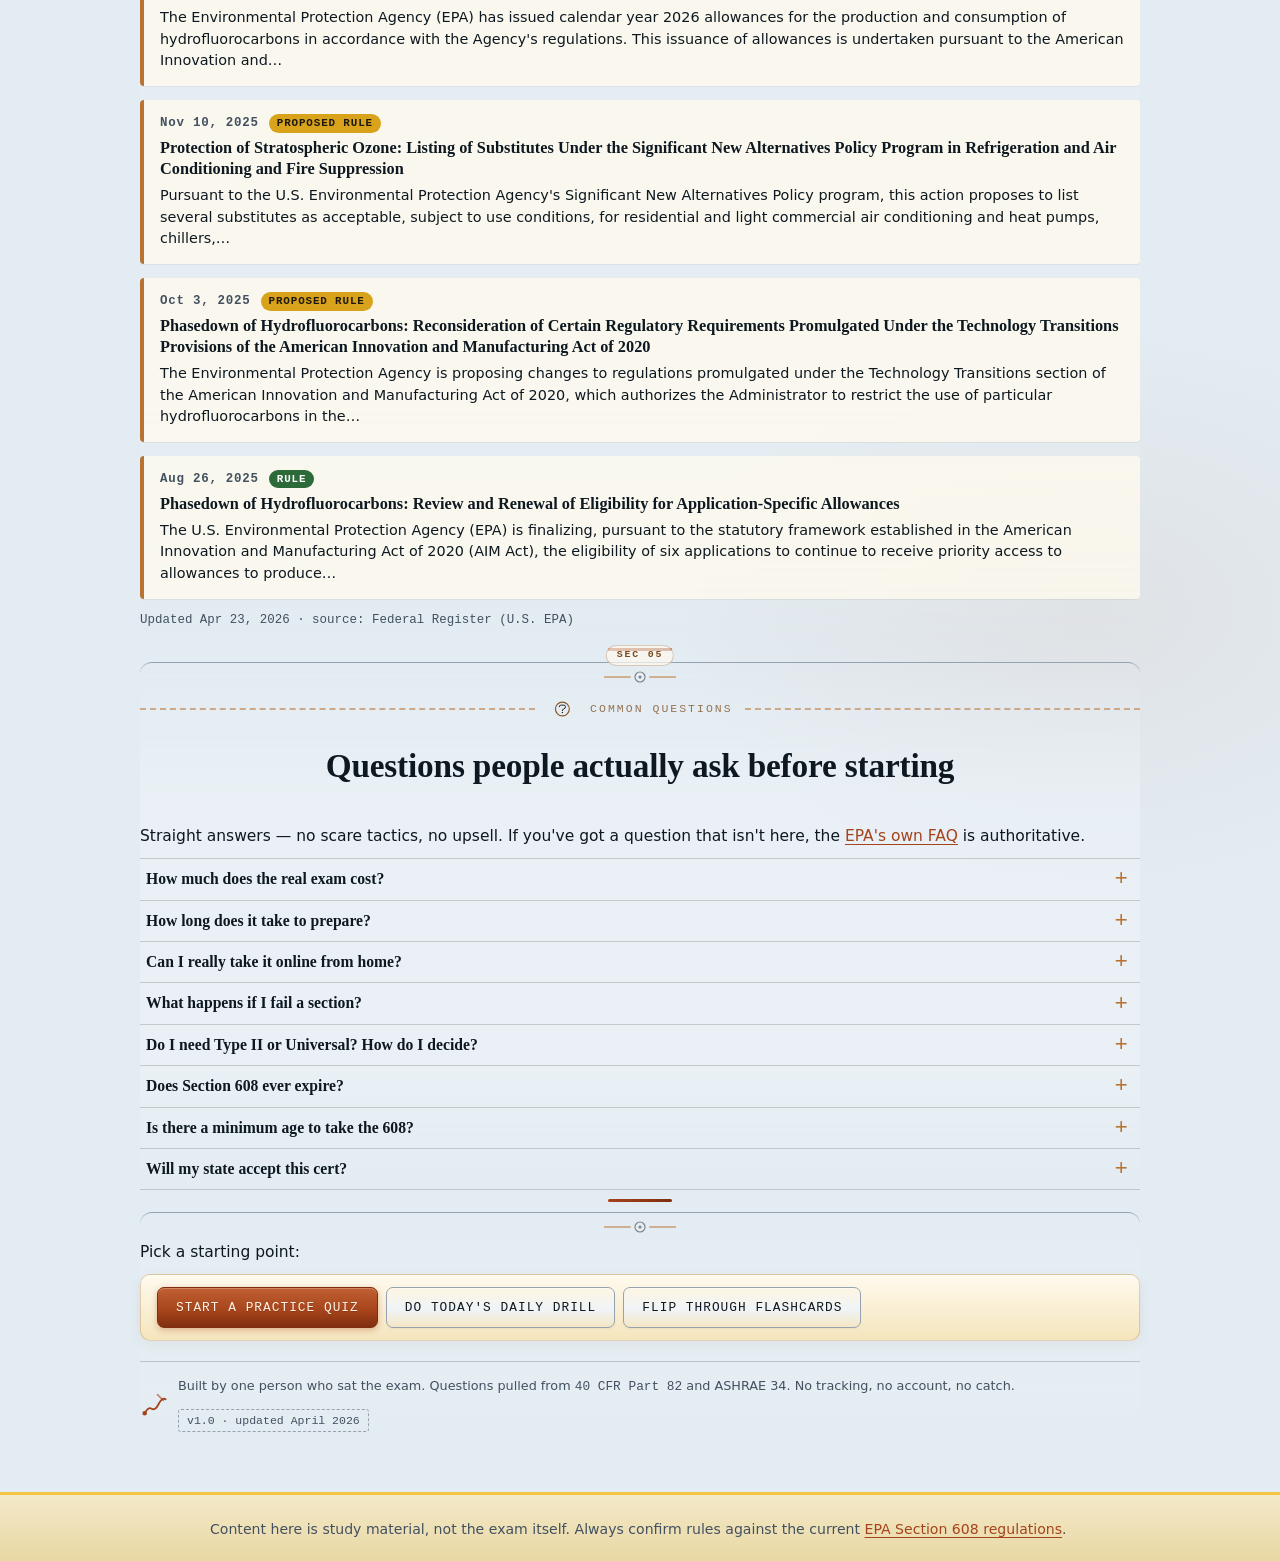
==== commit 8f323236: "SEO + UX overhaul: FAQPage schema, A2L landing page, progress tab, LLM-crawler invites Discoverabili" ====
--- a/index.html
+++ b/index.html
@@ -187,6 +187,38 @@
               "@type": "Answer",
               "text": "Cost depends on the proctor and which sections you take. Type I online through Mainstream Engineering is typically free. Full Universal certification (Core + I + II + III) through ESCO or HVAC Excellence usually runs $20–$40 per section, so roughly $80–$160 total. Many community colleges and trade schools bundle the exam into a class."
             }
+          },
+          {
+            "@type": "Question",
+            "name": "Is Protean really free?",
+            "acceptedAnswer": {
+              "@type": "Answer",
+              "text": "Yes. The full study guide, flashcards, practice questions, and tools are free with no signup, no paywall, and no ads. Protean is an independent educational resource — the actual EPA-approved exam still has to be taken through a certifying organization, which is where the testing fee comes in."
+            }
+          },
+          {
+            "@type": "Question",
+            "name": "What's covered on the EPA Section 608 exam?",
+            "acceptedAnswer": {
+              "@type": "Answer",
+              "text": "Core covers refrigerant regulations under 40 CFR Part 82, the Three Rs (recover, recycle, reclaim), cylinder safety, ASHRAE 34 safety classifications, and the AIM Act HFC phasedown. Type I tests small-appliance procedures, Type II tests high-pressure equipment like residential split systems and heat pumps, and Type III tests low-pressure centrifugal chillers. The full topic breakdown is in the study guide at study.html."
+            }
+          },
+          {
+            "@type": "Question",
+            "name": "Do I need an HVAC license to take the 608?",
+            "acceptedAnswer": {
+              "@type": "Answer",
+              "text": "No. The EPA 608 has no prerequisites — anyone can sit for it, regardless of age, license, or work history. State HVAC contractor licensing is separate and varies by state; the 608 is a federal certification you'll need on top of (or before) a state license to legally buy and handle refrigerant."
+            }
+          },
+          {
+            "@type": "Question",
+            "name": "Does my certification expire?",
+            "acceptedAnswer": {
+              "@type": "Answer",
+              "text": "No. EPA Section 608 certification is a lifetime credential — it does not expire and there is no continuing-education requirement. Just keep your wallet card (or a copy) on hand when buying or handling refrigerant, since the supplier is required to verify it."
+            }
           }
         ]
       }
@@ -248,6 +280,7 @@
               </svg>
             </span>
           </h1>
+          <div class="last-reviewed" title="Next review · October 2026">Last reviewed · April 2026</div>
           <p class="lead">
             <strong>Protean</strong> is a free study site for the Section 608 refrigerant-handling exam, updated for the <strong>low-GWP era</strong> — R-32, R-454B, and R-1234yf. No account. No email. No pop-up asking if you want a $99 study packet. Just the study guide, a stack of flashcards, and a practice quiz you can filter by section.
           </p>
@@ -285,25 +318,6 @@
           <figcaption>condensers in the field</figcaption>
         </figure>
       </div>
-    </section>
-
-    <section class="block" id="reg-news">
-      <div class="hvac-rule">
-        <svg viewBox="0 0 40 26" aria-hidden="true">
-          <rect x="6" y="4" width="28" height="18" rx="1.5" fill="#fffaee" stroke="#8a5420" stroke-width="1.5"/>
-          <line x1="10" y1="9" x2="30" y2="9" stroke="#a5431b" stroke-width="1.2"/>
-          <line x1="10" y1="13" x2="26" y2="13" stroke="#6b5d3c" stroke-width="0.8"/>
-          <line x1="10" y1="17" x2="28" y2="17" stroke="#6b5d3c" stroke-width="0.8"/>
-          <circle cx="33" cy="7" r="2.2" fill="#c23b22"/>
-        </svg>
-        <span class="tag">regulatory updates</span>
-      </div>
-      <h2>Latest from the Federal Register</h2>
-      <p class="small muted" style="margin-bottom:10px">Auto-refreshed daily. EPA rulings and proposals that directly affect what's on the 608 exam — SNAP listings, AIM Act allowance allocations, phasedown schedules.</p>
-      <ul class="reg-news-list">
-        <li class="reg-news-item reg-news-placeholder">Loading the latest updates…</li>
-      </ul>
-      <p class="reg-news-meta small muted">Source: Federal Register (U.S. EPA)</p>
     </section>
 
     <div class="row-pair">
@@ -471,77 +485,6 @@
       </p>
     </section>
 
-    <section class="block" id="faq">
-      <div class="hvac-rule">
-        <svg viewBox="0 0 40 26" aria-hidden="true">
-          <circle cx="20" cy="13" r="9" fill="none" stroke="#8a5420" stroke-width="1.5"/>
-          <path d="M 16 10 Q 16 8, 18 8 L 22 8 Q 24 8, 24 10 Q 24 12, 22 13 L 20 14 L 20 15" fill="none" stroke="#1d1810" stroke-width="1.2" stroke-linecap="round"/>
-          <circle cx="20" cy="17.5" r="0.9" fill="#1d1810"/>
-        </svg>
-        <span class="tag">common questions</span>
-      </div>
-      <h2>Questions people actually ask before starting</h2>
-      <p class="lead">Straight answers — no scare tactics, no upsell. If you've got a question that isn't here, the <a href="https://www.epa.gov/section608/frequent-questions-about-section-608" target="_blank" rel="noopener">EPA's own FAQ</a> is authoritative.</p>
-
-      <div class="faq-list">
-        <details class="faq-item">
-          <summary>How much does the real exam cost?</summary>
-          <div class="faq-answer">
-            <p>Typically <strong>$20–$50 per section</strong>, depending on the proctor. Universal (all four sections) usually runs $60–$150 total. ESCO, HVAC Excellence, and RSES sit on the lower end; some community colleges charge more to cover proctoring overhead. <strong>Type I through Mainstream Engineering is completely free online</strong> if that's all you need.</p>
-          </div>
-        </details>
-
-        <details class="faq-item">
-          <summary>How long does it take to prepare?</summary>
-          <div class="faq-answer">
-            <p>Most people pass with <strong>10–20 hours of focused study</strong> spread over one or two weeks. If you already work in the trade, less. If you're brand new to refrigeration, plan closer to 25 hours. The test rewards memorizing specific numbers (80% fill, 500 µ, 25 mm Hg, etc.) more than deep reasoning, so flashcards and the <a href="study.html#quick-ref">quick reference card</a> pull a lot of weight.</p>
-          </div>
-        </details>
-
-        <details class="faq-item">
-          <summary>Can I really take it online from home?</summary>
-          <div class="faq-answer">
-            <p><strong>Type I only</strong> can be open-book online — Mainstream Engineering offers this free. <strong>Type II, Type III, and any closed-book Core</strong> must be proctored, either in person at an approved test center or via a remote proctoring service that watches you on webcam. Anyone promising "Universal certification online with no proctor" is selling a scam — the EPA doesn't recognize it.</p>
-          </div>
-        </details>
-
-        <details class="faq-item">
-          <summary>What happens if I fail a section?</summary>
-          <div class="faq-answer">
-            <p>You just retake that section. Passed sections carry over — you don't start from zero. Retake fees are usually the same as the original ($15–$40), and most proctors let you retake the same day or the next business day. No waiting period mandated by the EPA.</p>
-          </div>
-        </details>
-
-        <details class="faq-item">
-          <summary>Do I need Type II or Universal? How do I decide?</summary>
-          <div class="faq-answer">
-            <p>If you only ever work on residential and light-commercial A/C and heat pumps, <strong>Core + Type II</strong> is enough. If you touch low-pressure centrifugal chillers (big commercial buildings, hospitals, data centers), add Type III. Since the Type III exam is the same price and same format, most techs just take all four and get Universal — the difference in effort is small and the cert lasts forever.</p>
-          </div>
-        </details>
-
-        <details class="faq-item">
-          <summary>Does Section 608 ever expire?</summary>
-          <div class="faq-answer">
-            <p><strong>No.</strong> Once you pass, you're certified for life. No renewal, no continuing education, no retest. Just keep your card (or a photo of it) accessible — you'll need to show it to buy refrigerant in containers of 2 lb or more.</p>
-          </div>
-        </details>
-
-        <details class="faq-item">
-          <summary>Is there a minimum age to take the 608?</summary>
-          <div class="faq-answer">
-            <p>The EPA sets no minimum age. High-school vocational students regularly pass 608 as part of their HVAC program. A few individual proctors set their own minimums (usually 16 or 18) — call ahead if that's a concern.</p>
-          </div>
-        </details>
-
-        <details class="faq-item">
-          <summary>Will my state accept this cert?</summary>
-          <div class="faq-answer">
-            <p>Yes — Section 608 is a federal certification and is valid in every U.S. state. A few states (Wisconsin, New York City, California for full HVAC contractor work) require <em>additional</em> state-level licensing on top, but those don't replace 608. 608 is always the foundation.</p>
-          </div>
-        </details>
-      </div>
-    </section>
-
     <section class="block">
       <div class="hvac-rule">
         <svg viewBox="0 0 40 26" aria-hidden="true">
@@ -765,6 +708,96 @@
       </div>
     </section>
 
+    <section class="block" id="reg-news">
+      <div class="hvac-rule">
+        <svg viewBox="0 0 40 26" aria-hidden="true">
+          <rect x="6" y="4" width="28" height="18" rx="1.5" fill="#fffaee" stroke="#8a5420" stroke-width="1.5"/>
+          <line x1="10" y1="9" x2="30" y2="9" stroke="#a5431b" stroke-width="1.2"/>
+          <line x1="10" y1="13" x2="26" y2="13" stroke="#6b5d3c" stroke-width="0.8"/>
+          <line x1="10" y1="17" x2="28" y2="17" stroke="#6b5d3c" stroke-width="0.8"/>
+          <circle cx="33" cy="7" r="2.2" fill="#c23b22"/>
+        </svg>
+        <span class="tag">regulatory updates</span>
+      </div>
+      <h2>Latest from the Federal Register</h2>
+      <p class="small muted" style="margin-bottom:10px">Auto-refreshed daily. EPA rulings and proposals that directly affect what's on the 608 exam — SNAP listings, AIM Act allowance allocations, phasedown schedules.</p>
+      <ul class="reg-news-list">
+        <li class="reg-news-item reg-news-placeholder">Loading the latest updates…</li>
+      </ul>
+      <p class="reg-news-meta small muted">Source: Federal Register (U.S. EPA)</p>
+    </section>
+
+    <section class="block" id="faq">
+      <div class="hvac-rule">
+        <svg viewBox="0 0 40 26" aria-hidden="true">
+          <circle cx="20" cy="13" r="9" fill="none" stroke="#8a5420" stroke-width="1.5"/>
+          <path d="M 16 10 Q 16 8, 18 8 L 22 8 Q 24 8, 24 10 Q 24 12, 22 13 L 20 14 L 20 15" fill="none" stroke="#1d1810" stroke-width="1.2" stroke-linecap="round"/>
+          <circle cx="20" cy="17.5" r="0.9" fill="#1d1810"/>
+        </svg>
+        <span class="tag">common questions</span>
+      </div>
+      <h2>Questions people actually ask before starting</h2>
+      <p class="lead">Straight answers — no scare tactics, no upsell. If you've got a question that isn't here, the <a href="https://www.epa.gov/section608/frequent-questions-about-section-608" target="_blank" rel="noopener">EPA's own FAQ</a> is authoritative.</p>
+
+      <div class="faq-list">
+        <details class="faq-item">
+          <summary>How much does the real exam cost?</summary>
+          <div class="faq-answer">
+            <p>Typically <strong>$20–$50 per section</strong>, depending on the proctor. Universal (all four sections) usually runs $60–$150 total. ESCO, HVAC Excellence, and RSES sit on the lower end; some community colleges charge more to cover proctoring overhead. <strong>Type I through Mainstream Engineering is completely free online</strong> if that's all you need.</p>
+          </div>
+        </details>
+
+        <details class="faq-item">
+          <summary>How long does it take to prepare?</summary>
+          <div class="faq-answer">
+            <p>Most people pass with <strong>10–20 hours of focused study</strong> spread over one or two weeks. If you already work in the trade, less. If you're brand new to refrigeration, plan closer to 25 hours. The test rewards memorizing specific numbers (80% fill, 500 µ, 25 mm Hg, etc.) more than deep reasoning, so flashcards and the <a href="study.html#quick-ref">quick reference card</a> pull a lot of weight.</p>
+          </div>
+        </details>
+
+        <details class="faq-item">
+          <summary>Can I really take it online from home?</summary>
+          <div class="faq-answer">
+            <p><strong>Type I only</strong> can be open-book online — Mainstream Engineering offers this free. <strong>Type II, Type III, and any closed-book Core</strong> must be proctored, either in person at an approved test center or via a remote proctoring service that watches you on webcam. Anyone promising "Universal certification online with no proctor" is selling a scam — the EPA doesn't recognize it.</p>
+          </div>
+        </details>
+
+        <details class="faq-item">
+          <summary>What happens if I fail a section?</summary>
+          <div class="faq-answer">
+            <p>You just retake that section. Passed sections carry over — you don't start from zero. Retake fees are usually the same as the original ($15–$40), and most proctors let you retake the same day or the next business day. No waiting period mandated by the EPA.</p>
+          </div>
+        </details>
+
+        <details class="faq-item">
+          <summary>Do I need Type II or Universal? How do I decide?</summary>
+          <div class="faq-answer">
+            <p>If you only ever work on residential and light-commercial A/C and heat pumps, <strong>Core + Type II</strong> is enough. If you touch low-pressure centrifugal chillers (big commercial buildings, hospitals, data centers), add Type III. Since the Type III exam is the same price and same format, most techs just take all four and get Universal — the difference in effort is small and the cert lasts forever.</p>
+          </div>
+        </details>
+
+        <details class="faq-item">
+          <summary>Does Section 608 ever expire?</summary>
+          <div class="faq-answer">
+            <p><strong>No.</strong> Once you pass, you're certified for life. No renewal, no continuing education, no retest. Just keep your card (or a photo of it) accessible — you'll need to show it to buy refrigerant in containers of 2 lb or more.</p>
+          </div>
+        </details>
+
+        <details class="faq-item">
+          <summary>Is there a minimum age to take the 608?</summary>
+          <div class="faq-answer">
+            <p>The EPA sets no minimum age. High-school vocational students regularly pass 608 as part of their HVAC program. A few individual proctors set their own minimums (usually 16 or 18) — call ahead if that's a concern.</p>
+          </div>
+        </details>
+
+        <details class="faq-item">
+          <summary>Will my state accept this cert?</summary>
+          <div class="faq-answer">
+            <p>Yes — Section 608 is a federal certification and is valid in every U.S. state. A few states (Wisconsin, New York City, California for full HVAC contractor work) require <em>additional</em> state-level licensing on top, but those don't replace 608. 608 is always the foundation.</p>
+          </div>
+        </details>
+      </div>
+    </section>
+
     <section class="block">
       <p>Pick a starting point:</p>
       <div class="cta">
--- a/styles.css
+++ b/styles.css
@@ -1230,6 +1230,20 @@
   font-weight: 700;
 }
 .study-brief-list strong { color: var(--ink); }
+.study-brief-list a {
+  color: var(--ink);
+  text-decoration: none;
+  border-bottom: 1px solid transparent;
+  transition: color .15s ease, border-color .15s ease;
+}
+.study-brief-list a:hover,
+.study-brief-list a:focus-visible {
+  color: var(--accent);
+  border-bottom-color: var(--accent);
+  outline: none;
+}
+.study-brief-list a:hover strong,
+.study-brief-list a:focus-visible strong { color: var(--accent); }
 .study-brief-stats {
   margin: 0;
   padding: 10px 0 0;
@@ -6228,3 +6242,509 @@
     gap: 14px;
   }
 }
+
+/* ============================================================
+   Study page — wider container so sections breathe full width
+   ============================================================ */
+body.study-page .container,
+body.study-page header.site .inner,
+body.study-page footer.site .container {
+  max-width: 1160px;
+}
+/* Two-column bubble grid on wide study viewports */
+@media (min-width: 1000px) {
+  body.study-page .study-section .core-bubble-list {
+    grid-template-columns: repeat(2, minmax(0, 1fr));
+    column-gap: 14px;
+  }
+  /* Leak-detection, safety, dates lists have an odd number of short rows — 2-up still reads fine */
+  body.study-page .study-section .core-rs-list,
+  body.study-page .study-section .core-leak-list,
+  body.study-page .study-section .core-vac-list {
+    grid-template-columns: 1fr; /* keep single-column for reference-heavy rows */
+  }
+}
+
+/* ============================================================
+   Progression tab — compact summary at top of practice.html.
+   Hover (or focus-within / click on touch) reveals the full
+   progress panel with badges below it.
+   ============================================================ */
+.prog-tab-wrap {
+  position: relative;
+  margin: 18px 0 22px;
+  z-index: 30;
+}
+.prog-tab-trigger {
+  width: 100%;
+  display: flex;
+  align-items: center;
+  gap: 22px;
+  padding: 14px 20px;
+  background: #fffaee;
+  border: 1px solid #e3c98a;
+  border-radius: 12px;
+  box-shadow: 0 1px 2px rgba(120, 80, 20, 0.05);
+  cursor: pointer;
+  font-family: inherit;
+  color: var(--ink);
+  text-align: left;
+  transition: border-color .15s ease, box-shadow .18s ease, background .15s ease;
+}
+.prog-tab-trigger:hover,
+.prog-tab-trigger:focus-visible {
+  border-color: var(--accent, #a5431b);
+  background: #fff5dc;
+  box-shadow: 0 4px 14px rgba(165, 67, 27, 0.12);
+  outline: none;
+}
+.prog-tab-icon {
+  flex-shrink: 0;
+  display: inline-flex;
+  align-items: center;
+  justify-content: center;
+}
+.prog-tab-icon svg { width: 26px; height: 26px; display: block; }
+.prog-tab-stat {
+  display: flex;
+  flex-direction: column;
+  gap: 3px;
+  min-width: 0;
+  position: relative;
+  padding-right: 22px;
+}
+.prog-tab-stat + .prog-tab-stat::before {
+  content: "";
+  position: absolute;
+  left: -11px;
+  top: 6px;
+  bottom: 6px;
+  width: 1px;
+  background: rgba(138, 84, 32, 0.22);
+}
+.prog-tab-stat:last-of-type { padding-right: 0; }
+.prog-tab-stat-xp { flex: 1; min-width: 90px; }
+.prog-tab-label {
+  font-family: var(--mono);
+  font-size: 0.6rem;
+  letter-spacing: 1.6px;
+  text-transform: uppercase;
+  color: #8a5420;
+  font-weight: 600;
+}
+.prog-tab-value {
+  font-family: var(--serif, Georgia, serif);
+  font-size: 1.05rem;
+  font-weight: 700;
+  color: var(--ink);
+  line-height: 1.1;
+  letter-spacing: 0.2px;
+  display: inline-flex;
+  align-items: baseline;
+  gap: 3px;
+}
+.prog-tab-divide { color: rgba(138, 84, 32, 0.5); font-weight: 400; padding: 0 1px; }
+.prog-tab-bar {
+  margin-top: 6px;
+  display: block;
+  width: 100%;
+  height: 4px;
+  background: rgba(165, 67, 27, 0.12);
+  border-radius: 4px;
+  overflow: hidden;
+}
+.prog-tab-bar > span {
+  display: block;
+  height: 100%;
+  width: 0;
+  background: linear-gradient(90deg, #e08148 0%, #a5431b 100%);
+  border-radius: 4px;
+  transition: width .35s ease;
+}
+.prog-tab-caret {
+  flex-shrink: 0;
+  margin-left: auto;
+  color: var(--accent, #a5431b);
+  display: inline-flex;
+  align-items: center;
+  justify-content: center;
+  width: 22px;
+  height: 22px;
+  border-radius: 50%;
+  background: rgba(165, 67, 27, 0.08);
+  transition: transform .25s ease, background .15s ease;
+}
+.prog-tab-wrap:hover .prog-tab-caret,
+.prog-tab-wrap:focus-within .prog-tab-caret,
+.prog-tab-wrap.is-open .prog-tab-caret {
+  transform: rotate(180deg);
+  background: rgba(165, 67, 27, 0.16);
+}
+
+.prog-tab-panel {
+  position: absolute;
+  top: calc(100% + 8px);
+  left: 0;
+  right: 0;
+  z-index: 60;
+  max-height: 0;
+  opacity: 0;
+  overflow: hidden;
+  pointer-events: none;
+  background: #fffaee;
+  border: 1px solid #e3c98a;
+  border-radius: 16px;
+  box-shadow: 0 16px 40px rgba(80, 40, 10, 0.18);
+  transition: max-height .35s ease, opacity .2s ease, padding .25s ease;
+  padding: 0 22px;
+}
+.prog-tab-wrap:hover .prog-tab-panel,
+.prog-tab-wrap:focus-within .prog-tab-panel,
+.prog-tab-wrap.is-open .prog-tab-panel {
+  max-height: 1500px;
+  opacity: 1;
+  pointer-events: auto;
+  padding: 22px;
+}
+.prog-tab-title {
+  margin: 0 0 8px;
+  font-size: 1.25rem;
+}
+.prog-tab-blurb {
+  margin: 0 0 18px;
+  font-size: 0.95rem;
+  line-height: 1.55;
+  color: var(--ink-soft, #5a4a30);
+}
+.prog-tab-panel .progress-panel { margin: 0; }
+
+@media (max-width: 720px) {
+  .prog-tab-wrap { margin: 14px 0 18px; }
+  .prog-tab-trigger { padding: 12px 14px; gap: 14px; }
+  .prog-tab-stat { padding-right: 14px; }
+  .prog-tab-stat + .prog-tab-stat::before { left: -7px; }
+  .prog-tab-label { font-size: 0.55rem; letter-spacing: 1.3px; }
+  .prog-tab-value { font-size: 0.95rem; }
+  .prog-tab-bar { margin-top: 5px; }
+  .prog-tab-icon svg { width: 22px; height: 22px; }
+  .prog-tab-panel { padding: 0 16px; }
+  .prog-tab-wrap:hover .prog-tab-panel,
+  .prog-tab-wrap:focus-within .prog-tab-panel,
+  .prog-tab-wrap.is-open .prog-tab-panel { padding: 18px 16px; }
+  .prog-tab-title { font-size: 1.1rem; }
+}
+@media (max-width: 460px) {
+  .prog-tab-stat-xp .prog-tab-bar { display: none; }
+}
+
+/* ============================================================
+   ESCO practice exam callout — practice.html
+   Two-column block: an info column with what ESCO offers, and
+   a call-to-action aside (amber-bubble style) with the link.
+   ============================================================ */
+.esco-practice-grid {
+  display: grid;
+  grid-template-columns: 1fr;
+  gap: 20px;
+  margin-top: 18px;
+  align-items: start;
+}
+@media (min-width: 760px) {
+  .esco-practice-grid {
+    grid-template-columns: minmax(0, 1.55fr) minmax(0, 1fr);
+    gap: 28px;
+  }
+}
+.esco-practice-info h3 {
+  margin: 0 0 10px;
+  font-size: 1.05rem;
+}
+.esco-practice-list {
+  list-style: none;
+  margin: 0 0 12px;
+  padding: 0;
+  font-size: 0.95rem;
+  line-height: 1.55;
+}
+.esco-practice-list li {
+  padding: 6px 0 6px 22px;
+  position: relative;
+  border-bottom: 1px dashed rgba(138, 84, 32, 0.22);
+}
+.esco-practice-list li:last-child { border-bottom: 0; }
+.esco-practice-list li::before {
+  content: "›";
+  position: absolute;
+  left: 4px;
+  top: 6px;
+  color: var(--accent);
+  font-weight: 700;
+}
+.esco-practice-list strong { color: var(--ink); }
+
+.esco-practice-cta {
+  align-self: start;
+  padding: 22px 22px 20px;
+  background: linear-gradient(180deg, #fef3d3 0%, #fadea0 100%);
+  border: 1px solid #e6c276;
+  border-radius: 16px;
+  box-shadow: 0 1px 3px rgba(120, 80, 20, 0.08);
+  display: flex;
+  flex-direction: column;
+  gap: 8px;
+}
+.esco-practice-eyebrow {
+  font-family: var(--mono);
+  font-size: 0.62rem;
+  letter-spacing: 1.8px;
+  text-transform: uppercase;
+  color: var(--accent-deep, #7a2e10);
+  font-weight: 700;
+}
+.esco-practice-title {
+  margin: 0;
+  font-size: 1.15rem;
+  line-height: 1.2;
+  color: var(--ink);
+}
+.esco-practice-blurb {
+  margin: 0 0 4px;
+  font-size: 0.88rem;
+  color: var(--ink-soft, #5a4a30);
+  line-height: 1.4;
+}
+.esco-practice-cta .btn.primary {
+  margin-top: 4px;
+  align-self: flex-start;
+}
+.esco-practice-domain {
+  margin: 6px 0 0;
+  font-family: var(--mono);
+  font-size: 0.7rem;
+  letter-spacing: 0.4px;
+  color: #8a5420;
+}
+
+/* ============================================================
+   Certifier comparison table (resources.html)
+   Amber gradient header row, dashed row separators, hover tint,
+   stacked-card layout under 720px.
+   ============================================================ */
+.lead-sub {
+  color: var(--ink-soft);
+  font-size: 0.95rem;
+  margin: 0 0 14px;
+  max-width: 70ch;
+}
+.cert-compare-wrap {
+  background: linear-gradient(180deg, #fefaee 0%, var(--paper) 100%);
+  border: 1px solid var(--rule);
+  border-radius: var(--radius-lg);
+  box-shadow: var(--shadow);
+  overflow-x: auto;
+  -webkit-overflow-scrolling: touch;
+}
+table.cert-compare {
+  width: 100%;
+  border-collapse: collapse;
+  font-size: 0.88rem;
+  color: var(--ink);
+  min-width: 880px;
+}
+table.cert-compare thead th {
+  background: linear-gradient(180deg, #fdf5e2 0%, #f4e6c4 100%);
+  border-bottom: 1px solid var(--accent-deep);
+  color: var(--ink);
+  font-family: var(--mono);
+  font-size: 0.7rem;
+  letter-spacing: 1.1px;
+  text-transform: uppercase;
+  text-align: left;
+  padding: 0;
+  vertical-align: bottom;
+}
+table.cert-compare thead th:first-child { border-top-left-radius: var(--radius-lg); }
+table.cert-compare thead th:last-child { border-top-right-radius: var(--radius-lg); }
+table.cert-compare thead th button {
+  appearance: none;
+  background: transparent;
+  border: 0;
+  padding: 12px 14px;
+  width: 100%;
+  text-align: left;
+  cursor: pointer;
+  color: inherit;
+  font: inherit;
+  letter-spacing: inherit;
+  text-transform: inherit;
+  display: flex;
+  align-items: center;
+  gap: 6px;
+}
+table.cert-compare thead th button:focus-visible {
+  outline: 2px solid var(--accent);
+  outline-offset: -2px;
+}
+table.cert-compare .sort-ind {
+  display: inline-block;
+  width: 8px;
+  height: 8px;
+  opacity: 0.4;
+  border-right: 1.5px solid currentColor;
+  border-bottom: 1.5px solid currentColor;
+  transform: rotate(45deg);
+  margin-left: 2px;
+}
+table.cert-compare th[aria-sort="ascending"] .sort-ind {
+  opacity: 1;
+  transform: rotate(-135deg);
+}
+table.cert-compare th[aria-sort="descending"] .sort-ind {
+  opacity: 1;
+  transform: rotate(45deg);
+}
+table.cert-compare tbody td {
+  padding: 12px 14px;
+  border-bottom: 1px dashed var(--rule-2);
+  vertical-align: top;
+  color: var(--ink-soft);
+}
+table.cert-compare tbody td strong { color: var(--ink); }
+table.cert-compare tbody tr:last-child td { border-bottom: 0; }
+table.cert-compare tbody tr:hover td {
+  background: #fdf0dd;
+}
+table.cert-compare .cell-note {
+  display: block;
+  font-family: var(--mono);
+  font-size: 0.68rem;
+  color: var(--muted);
+  letter-spacing: 0.4px;
+  margin-top: 2px;
+}
+table.cert-compare sup {
+  color: var(--accent);
+  font-family: var(--mono);
+  font-size: 0.65rem;
+  margin-left: 2px;
+}
+.cert-compare-cite {
+  margin: 12px 0 0;
+  padding: 12px 16px;
+  background: var(--paper);
+  border: 1px solid var(--rule-2);
+  border-radius: var(--radius);
+  list-style: none;
+  font-size: 0.78rem;
+  color: var(--ink-soft);
+}
+.cert-compare-cite li { margin: 3px 0; }
+.cert-compare-cite sup {
+  color: var(--accent);
+  font-family: var(--mono);
+  margin-right: 4px;
+}
+.cert-compare-cite .cite-disclaimer {
+  margin-top: 8px;
+  padding-top: 8px;
+  border-top: 1px solid var(--rule-2);
+  font-family: var(--mono);
+  font-size: 0.7rem;
+  letter-spacing: 0.4px;
+  text-transform: uppercase;
+  color: var(--muted);
+}
+
+@media (max-width: 720px) {
+  .cert-compare-wrap {
+    background: transparent;
+    border: 0;
+    box-shadow: none;
+    overflow: visible;
+    padding: 0;
+  }
+  table.cert-compare { min-width: 0; display: block; }
+  table.cert-compare thead { display: none; }
+  table.cert-compare tbody { display: block; }
+  table.cert-compare tbody tr {
+    display: block;
+    background: linear-gradient(180deg, #fefaee 0%, var(--paper) 100%);
+    border: 1px solid var(--rule);
+    border-radius: var(--radius-lg);
+    box-shadow: var(--shadow);
+    padding: 10px 14px;
+    margin-bottom: 14px;
+  }
+  table.cert-compare tbody tr:hover td { background: transparent; }
+  table.cert-compare tbody td {
+    display: grid;
+    grid-template-columns: 42% 1fr;
+    gap: 10px;
+    padding: 8px 0;
+    border-bottom: 1px dashed var(--rule-2);
+  }
+  table.cert-compare tbody td:last-child { border-bottom: 0; }
+  table.cert-compare tbody td::before {
+    content: attr(data-label);
+    font-family: var(--mono);
+    font-size: 0.66rem;
+    letter-spacing: 0.6px;
+    text-transform: uppercase;
+    color: var(--muted);
+    align-self: start;
+    padding-top: 2px;
+  }
+  table.cert-compare tbody tr:last-child td { border-bottom: 1px dashed var(--rule-2); }
+  table.cert-compare tbody tr:last-child td:last-child { border-bottom: 0; }
+}
+
+/* ============================================================
+   Study page — table-of-contents card grid (replaces bullet list)
+   Each section gets its own clearly-bounded card with breathing
+   room — no visual run-together.
+   ============================================================ */
+
+/* ============================================================
+   Last-reviewed freshness badge
+   Mono-uppercase pill under each page's h1 signaling that the
+   content is current. The hover tooltip surfaces the next
+   scheduled review date (six-month cadence).
+   ============================================================ */
+.last-reviewed {
+  display: inline-flex;
+  align-items: center;
+  gap: 7px;
+  margin: 6px 0 14px;
+  padding: 4px 10px 4px 8px;
+  font-family: var(--mono);
+  font-size: 0.62rem;
+  letter-spacing: 1.6px;
+  text-transform: uppercase;
+  color: #8a5420;
+  background: rgba(217, 169, 107, 0.10);
+  border: 1px solid rgba(165, 67, 27, 0.18);
+  border-radius: 999px;
+  cursor: help;
+  white-space: nowrap;
+}
+.last-reviewed::before {
+  content: "";
+  display: inline-block;
+  width: 6px;
+  height: 6px;
+  border-radius: 50%;
+  background: var(--accent, #a5431b);
+  box-shadow: 0 0 0 2px rgba(165, 67, 27, 0.15);
+  flex: 0 0 auto;
+}
+.hero .last-reviewed,
+.hero-split .last-reviewed {
+  margin-top: 2px;
+}
+@media (max-width: 640px) {
+  .last-reviewed {
+    font-size: 0.58rem;
+    letter-spacing: 1.3px;
+    padding: 3px 9px 3px 7px;
+  }
+}
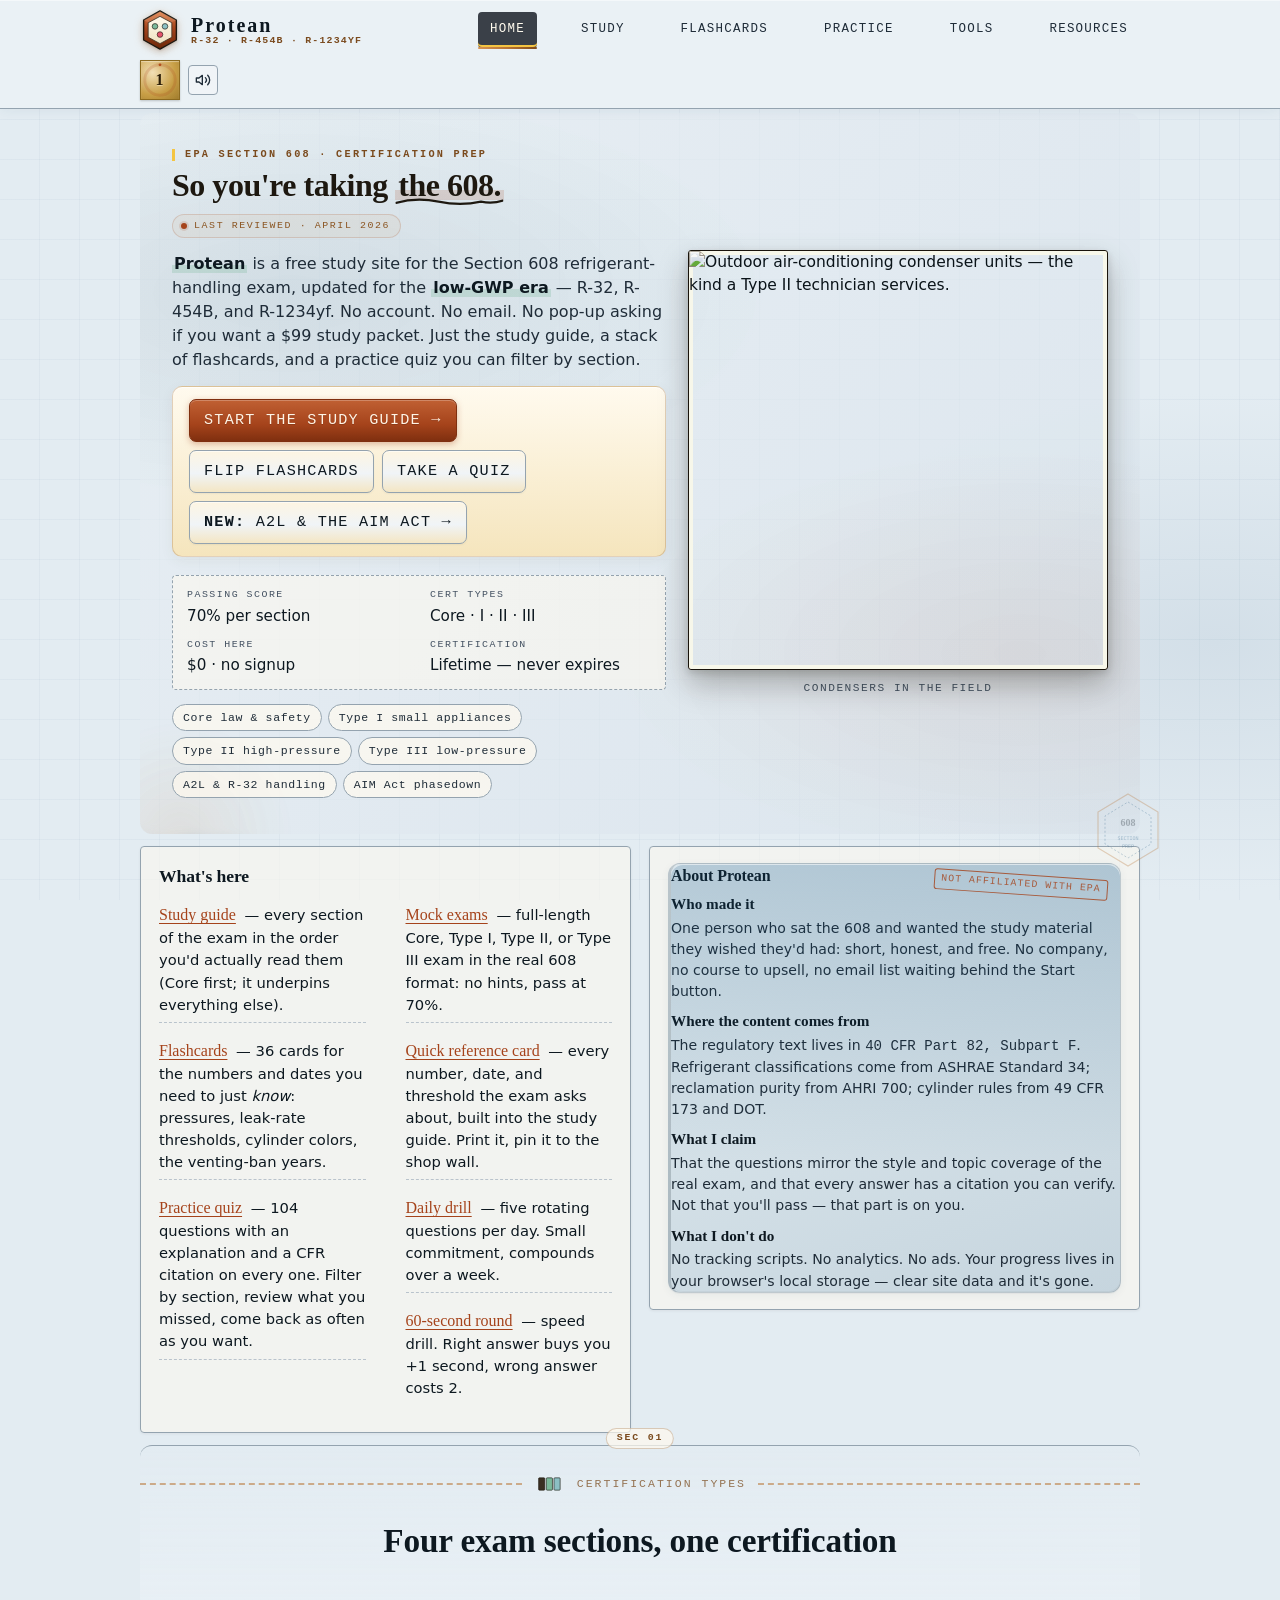
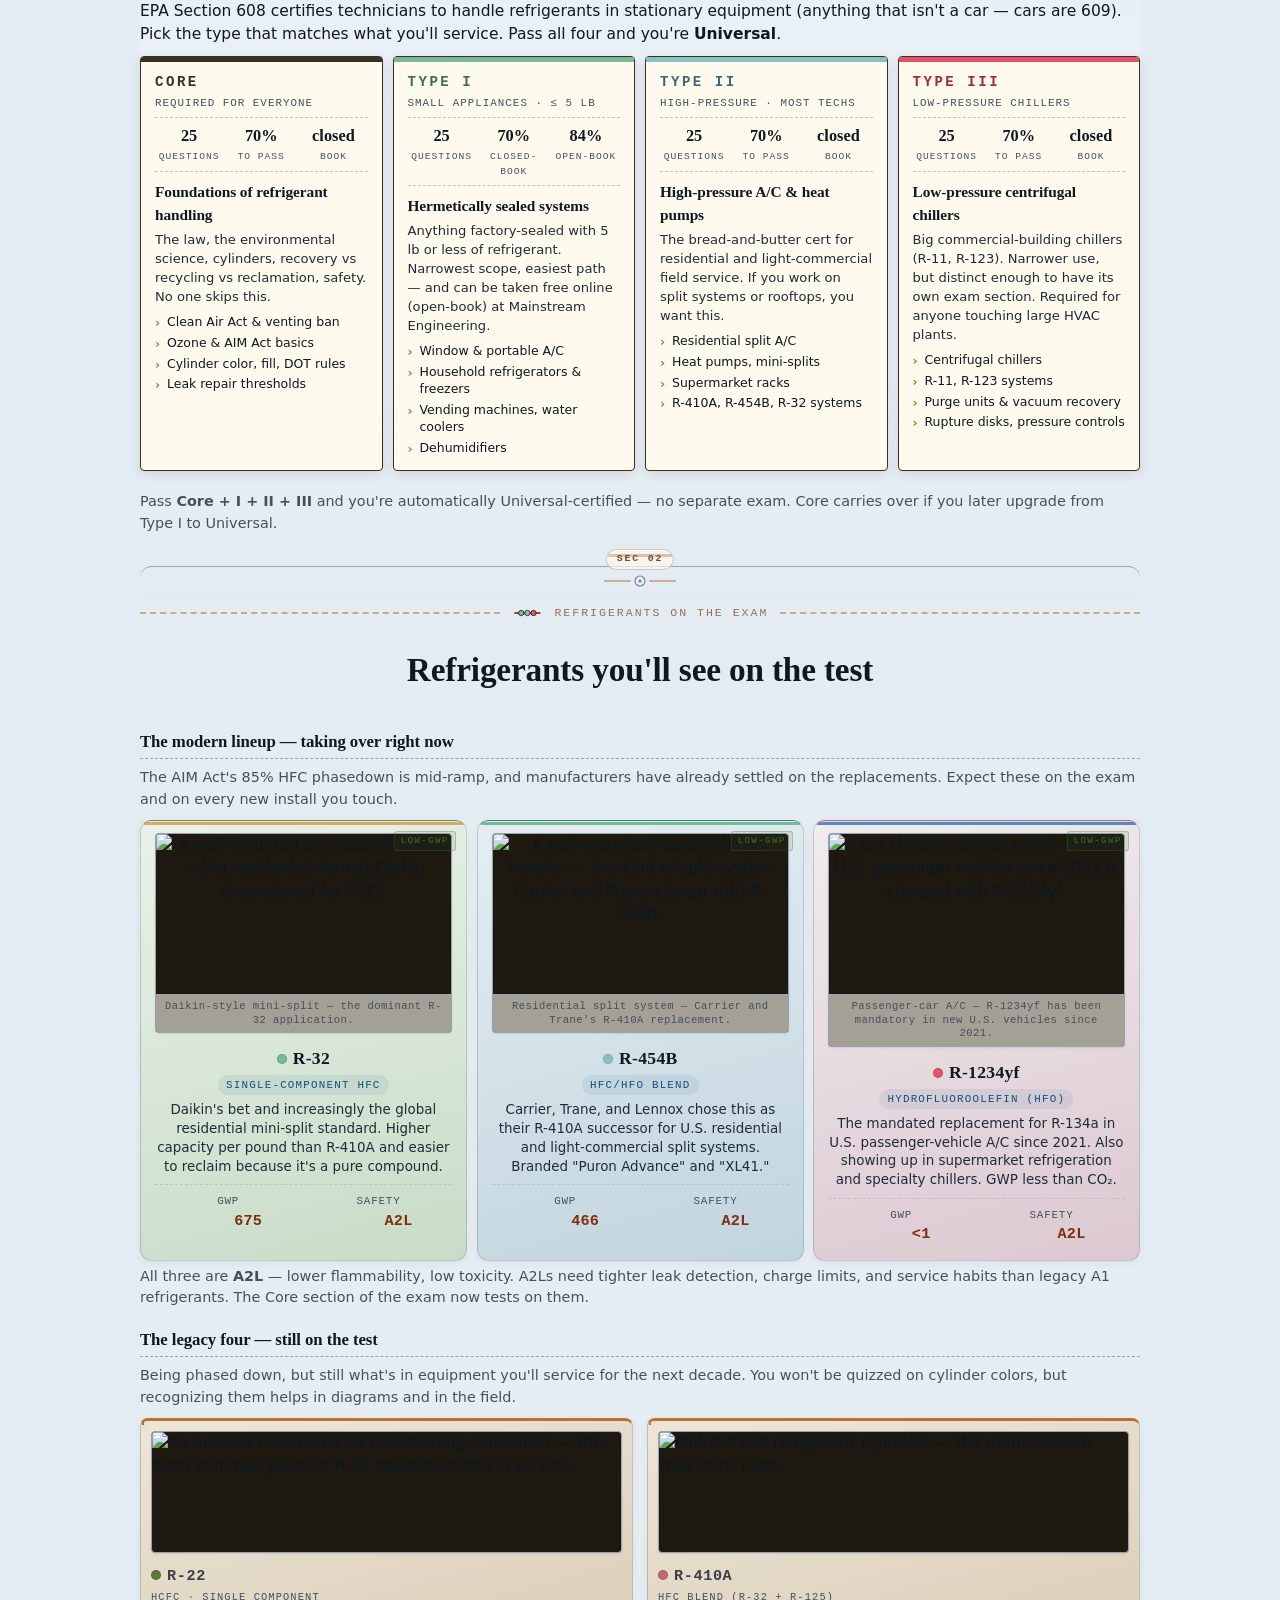
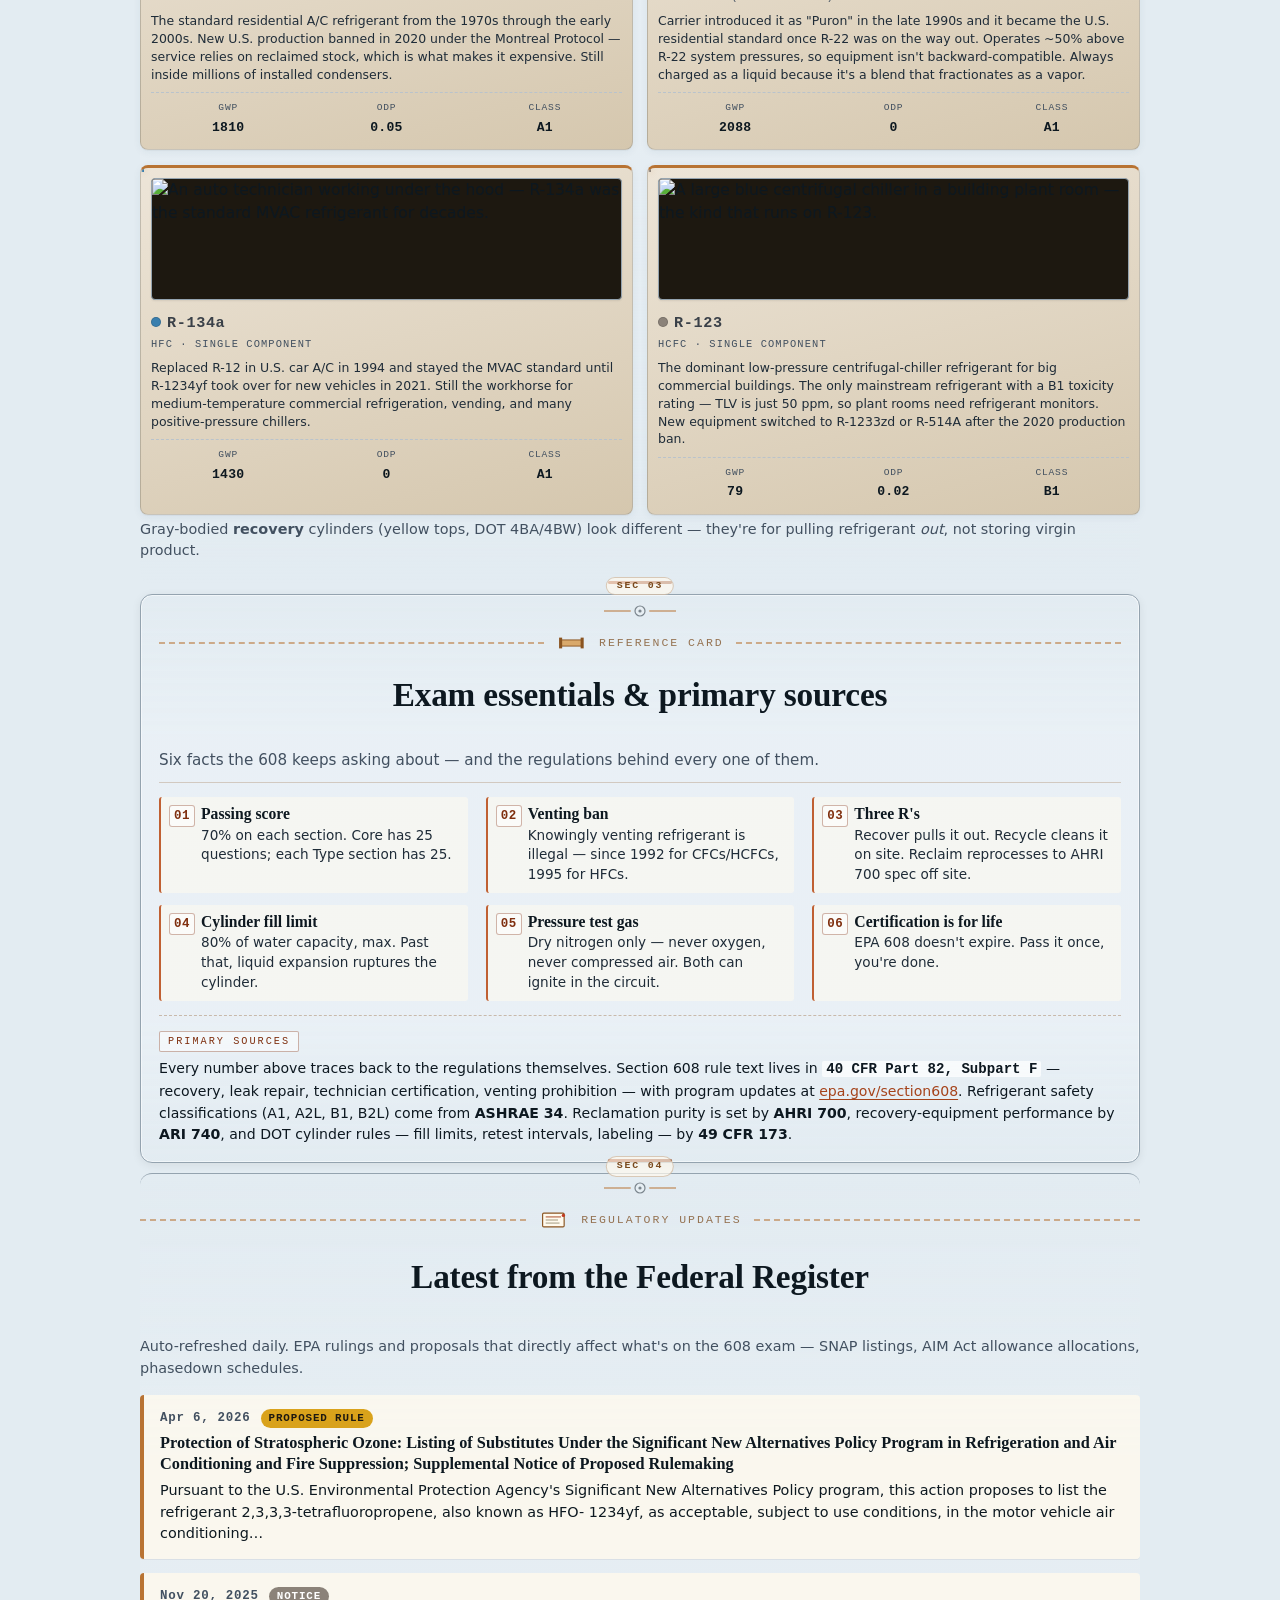
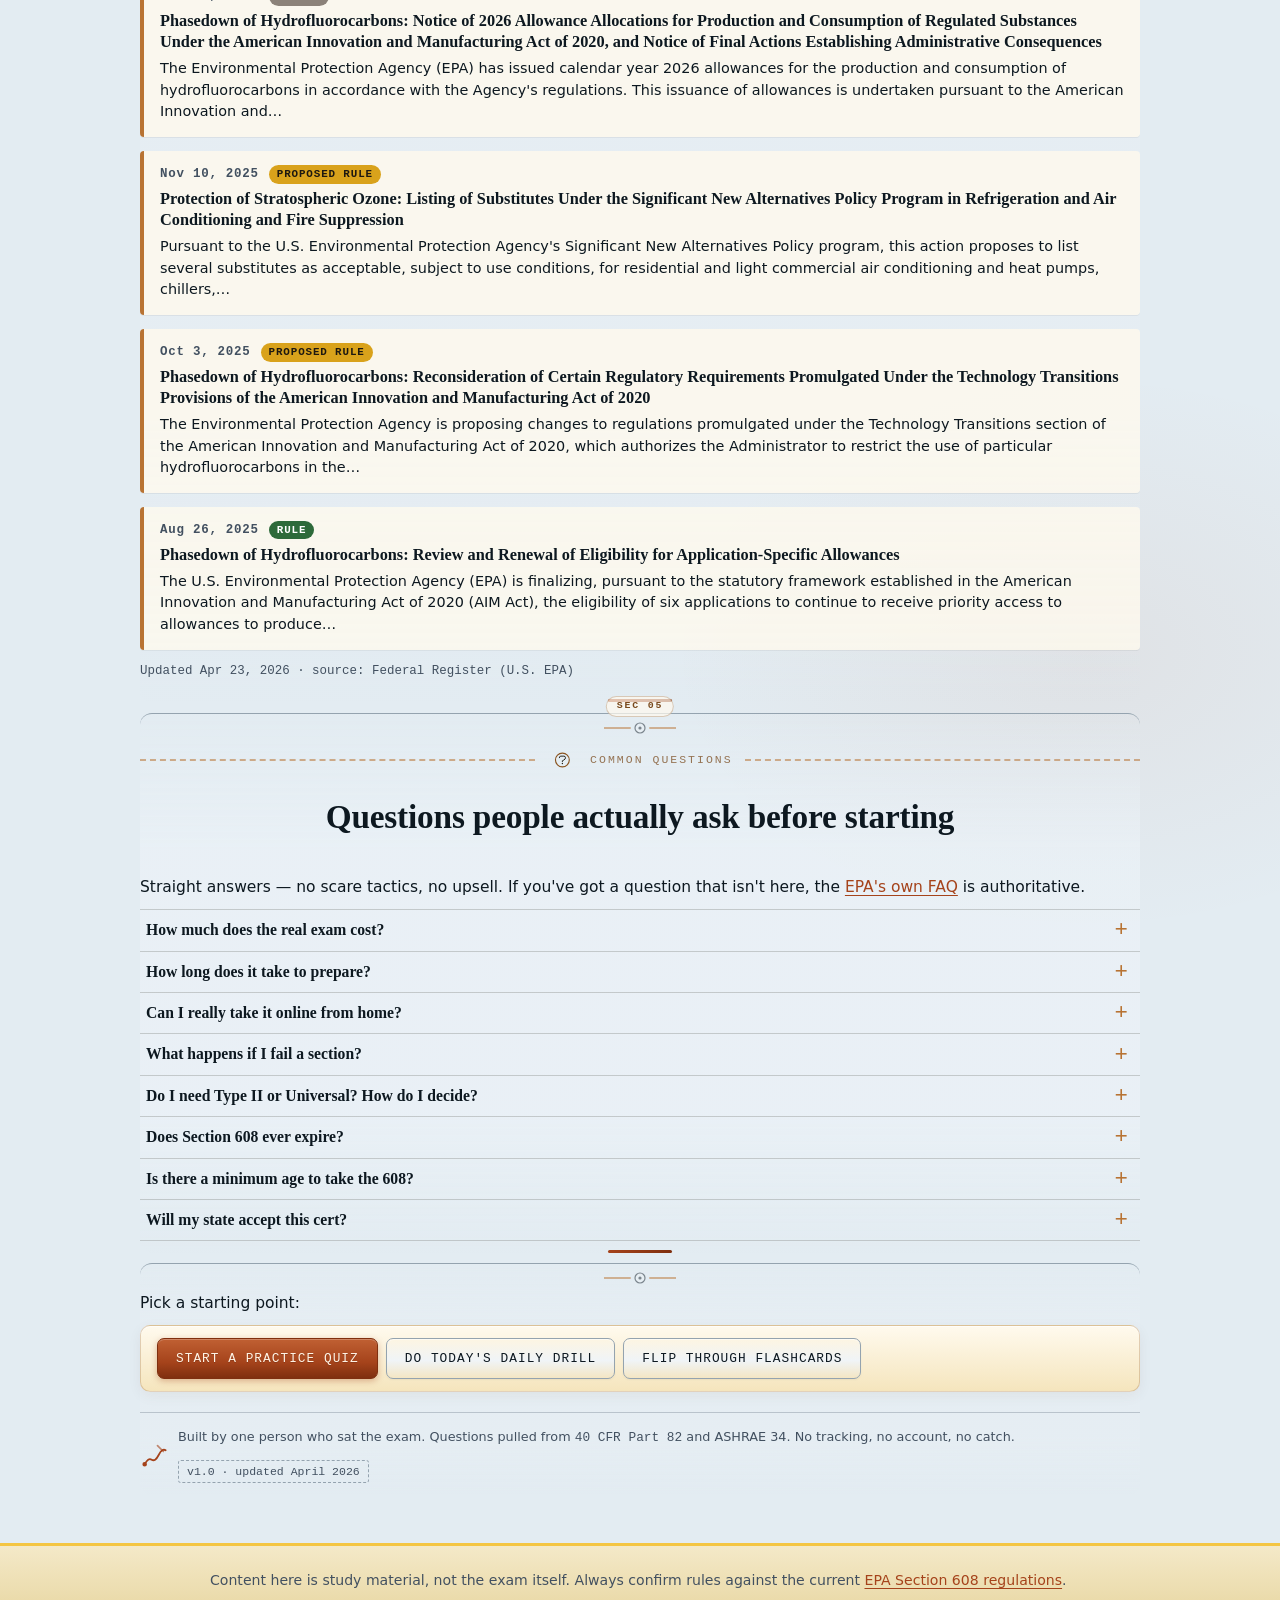
==== commit b92a9ccd: "Wire a2l.html into homepage hero and study-guide nav - index.html: new "A2L & the AIM Act" CTA in he" ====
--- a/index.html
+++ b/index.html
@@ -288,6 +288,7 @@
             <a class="btn primary" href="study.html">Start the study guide →</a>
             <a class="btn" href="flashcards.html">Flip flashcards</a>
             <a class="btn" href="practice.html">Take a quiz</a>
+            <a class="btn" href="a2l.html"><strong>New:</strong> A2L &amp; the AIM Act →</a>
           </div>
           <dl class="hero-facts">
             <div><dt>Passing score</dt><dd>70% per section</dd></div>
@@ -300,8 +301,8 @@
             <li><a href="study.html#type1">Type I small appliances</a></li>
             <li><a href="study.html#type2">Type II high-pressure</a></li>
             <li><a href="study.html#type3">Type III low-pressure</a></li>
-            <li><a href="study.html#a2l">A2L &amp; R-32 handling</a></li>
-            <li><a href="study.html#aim">AIM Act phasedown</a></li>
+            <li><a href="a2l.html">A2L &amp; R-32 handling</a></li>
+            <li><a href="a2l.html#aim-act">AIM Act phasedown</a></li>
           </ul>
         </div>
         <figure class="hero-photo">
